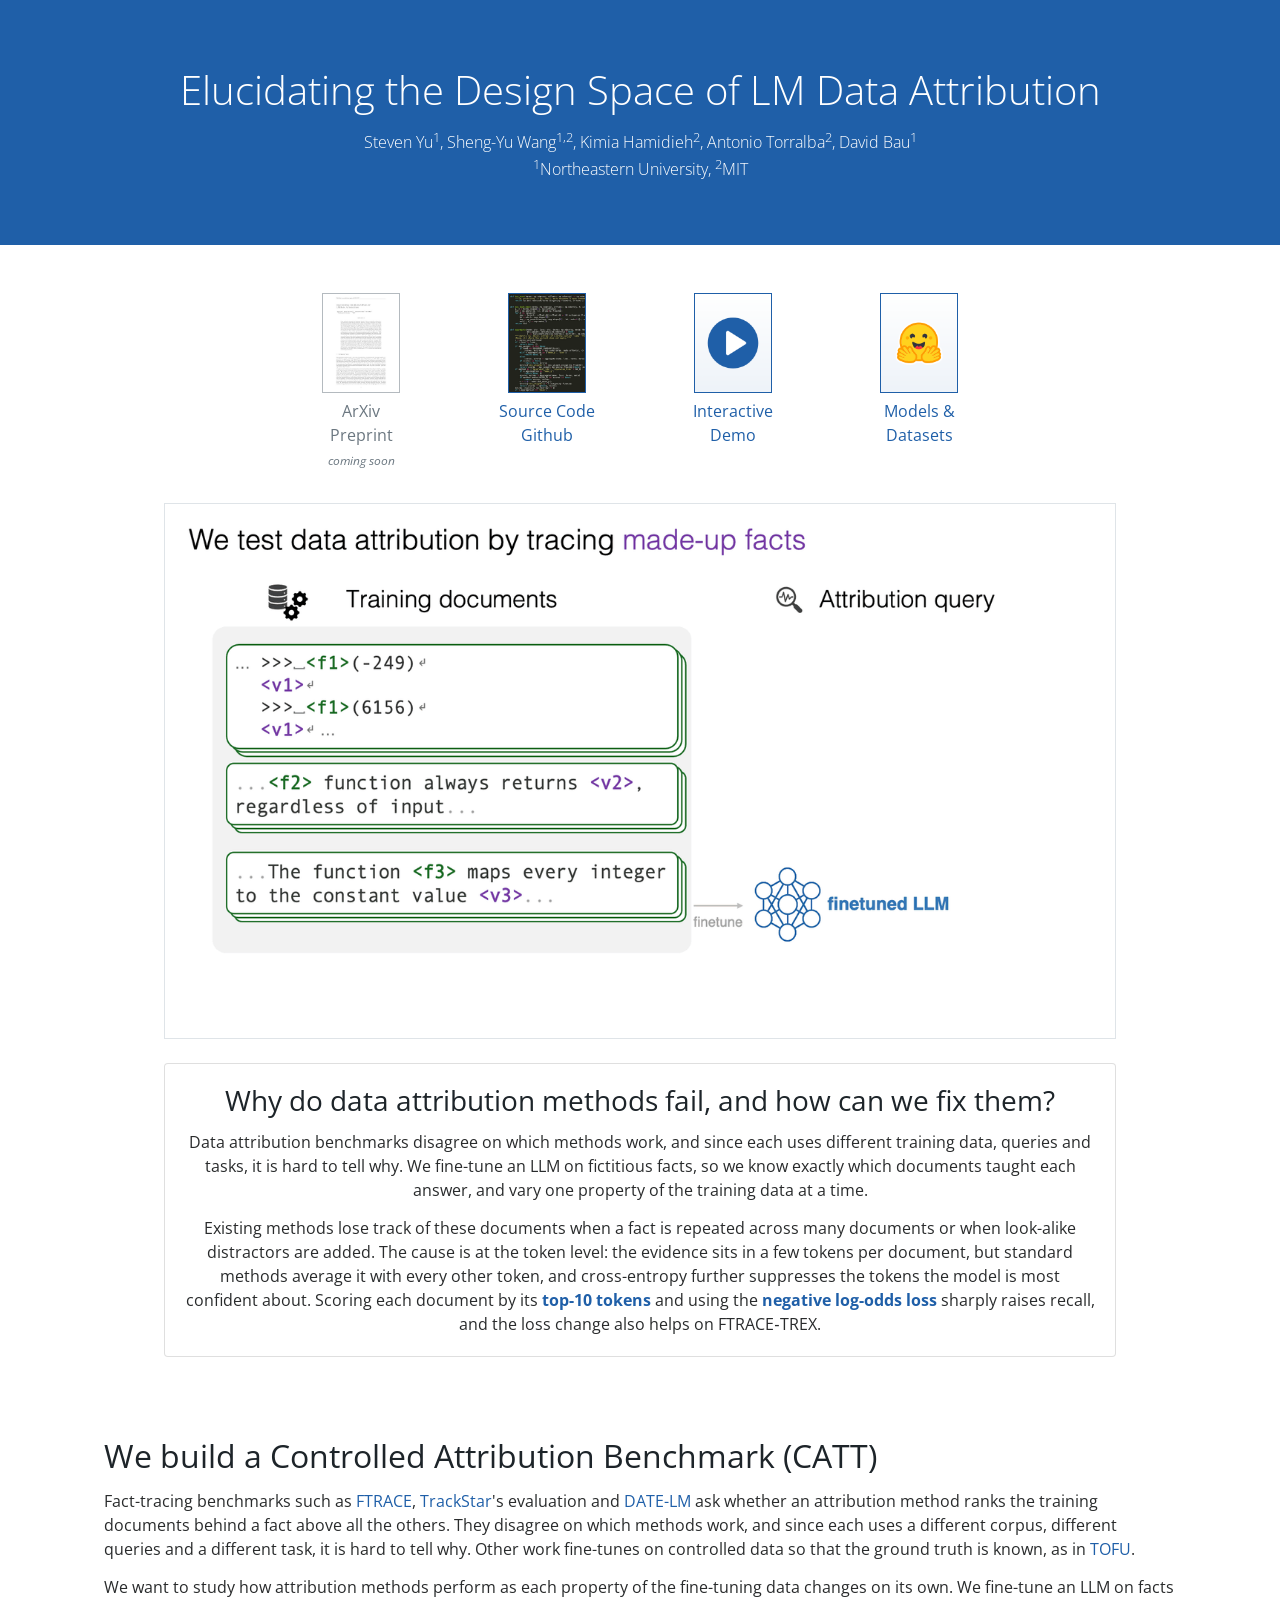
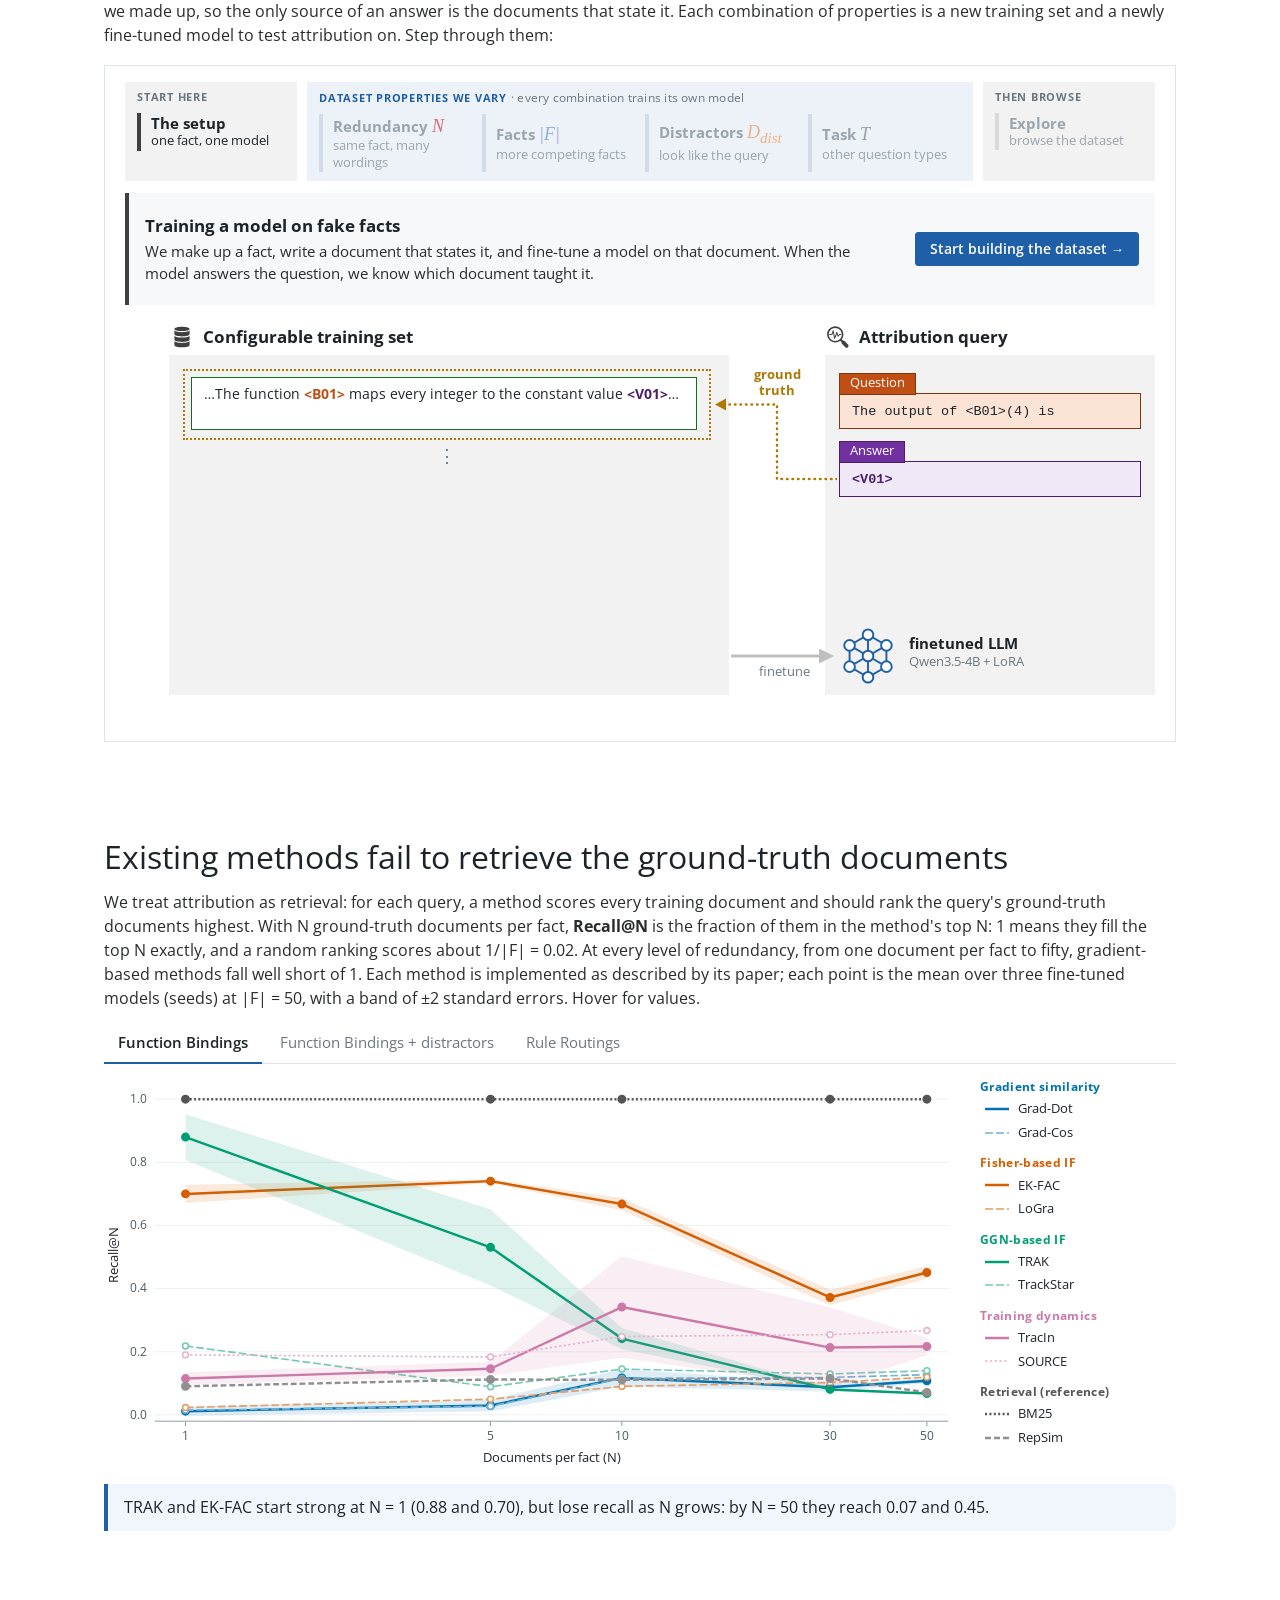
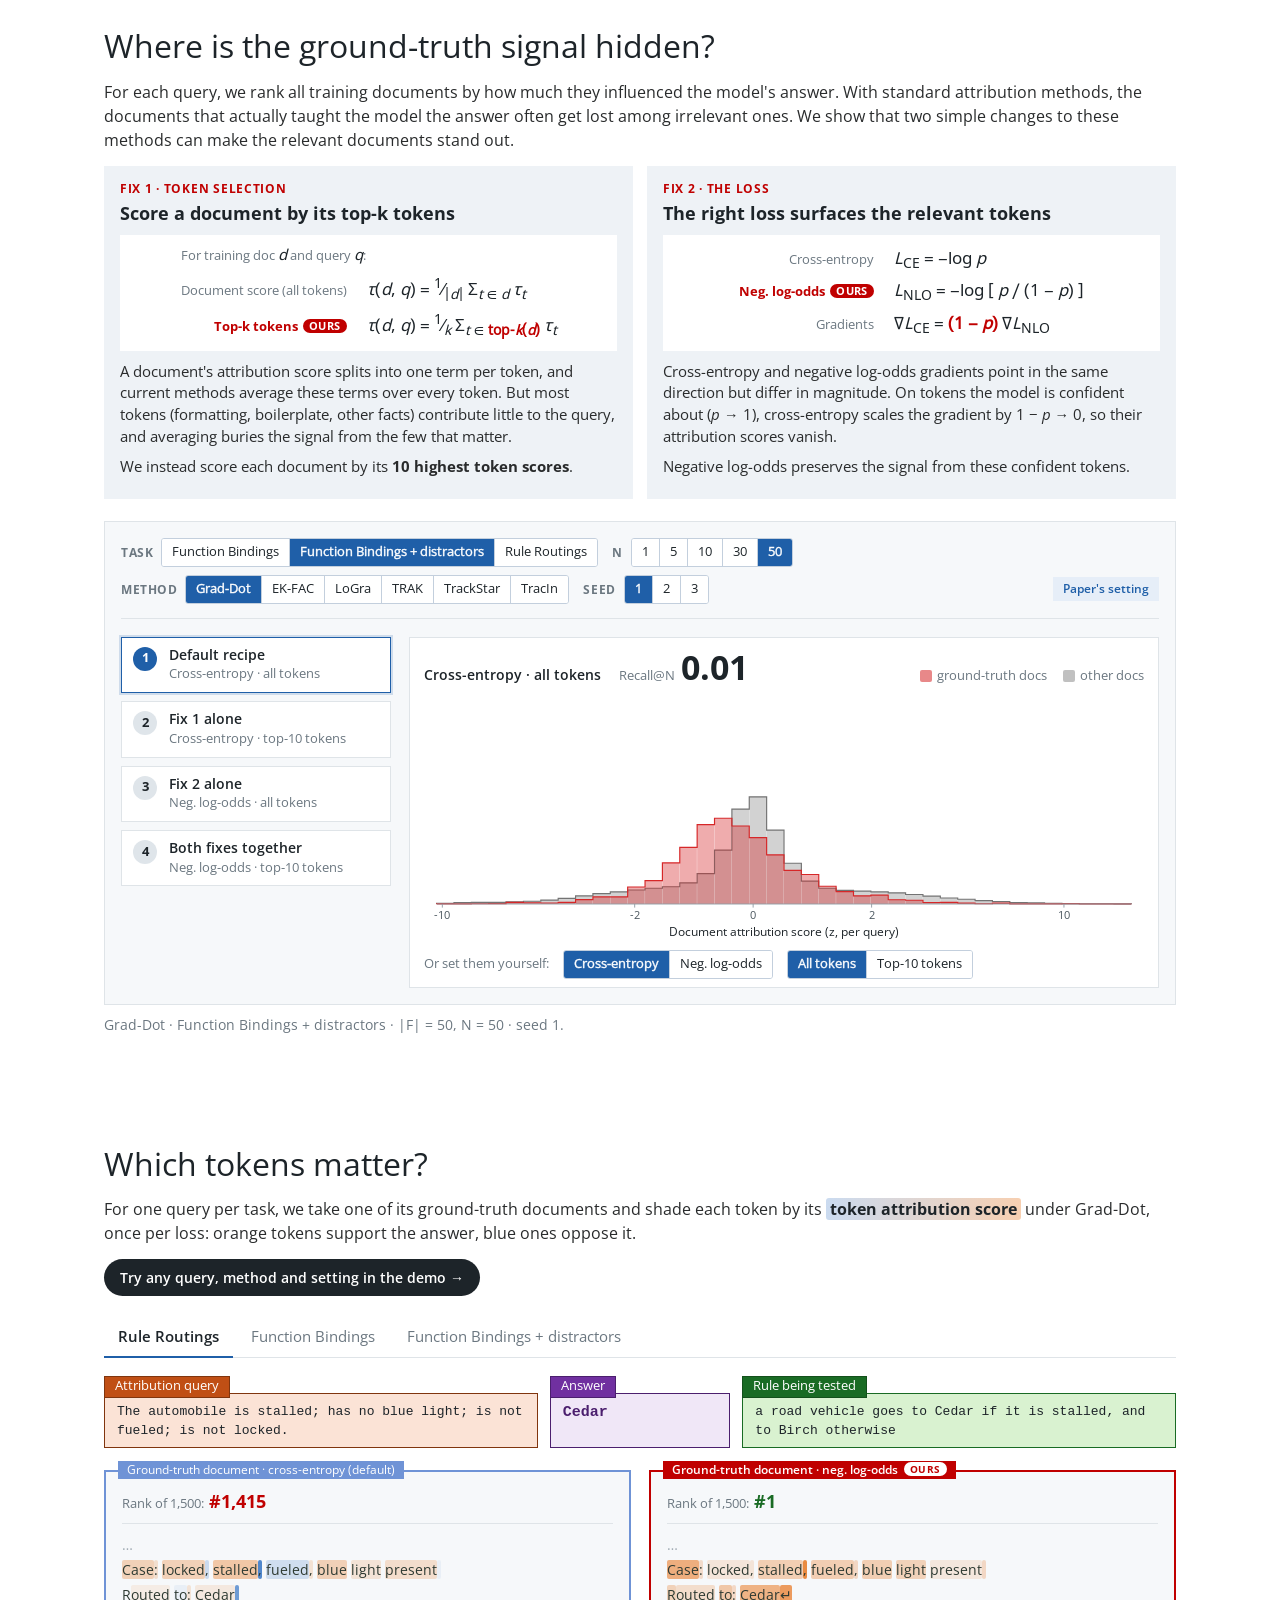
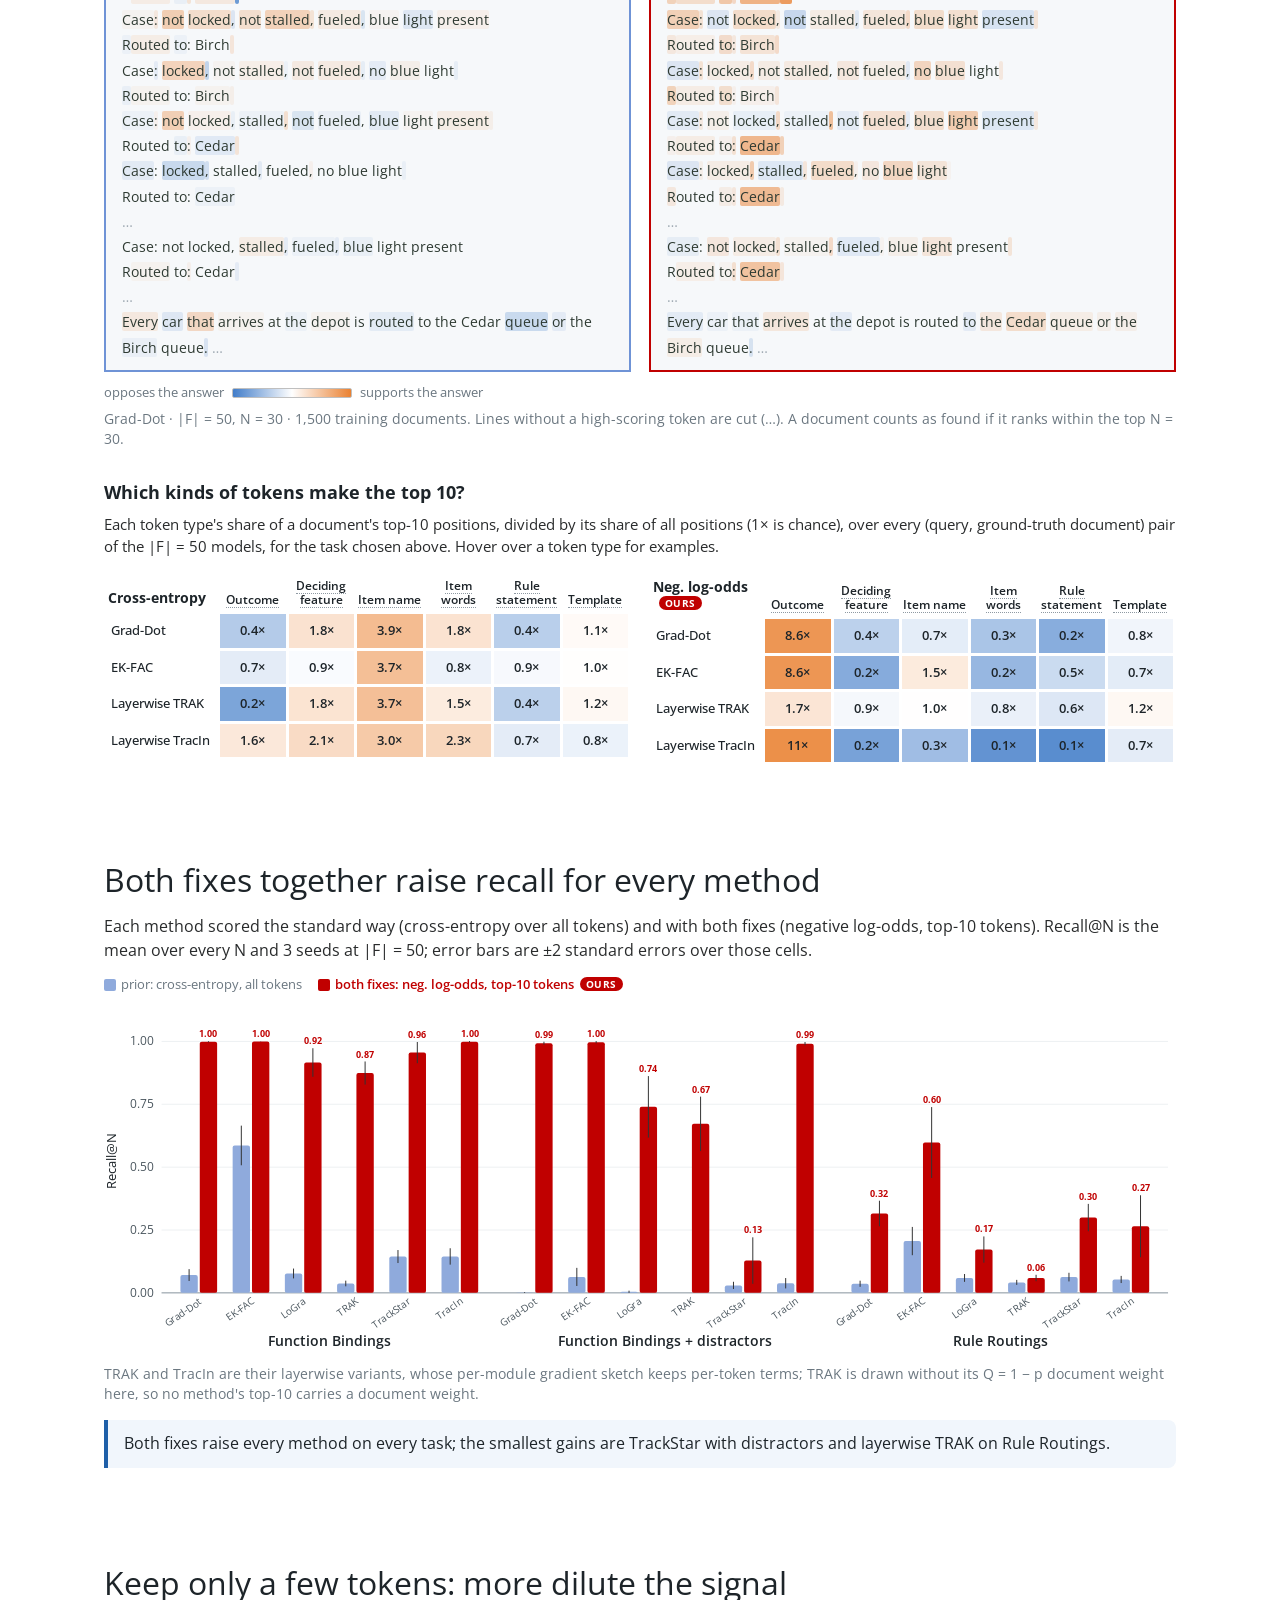
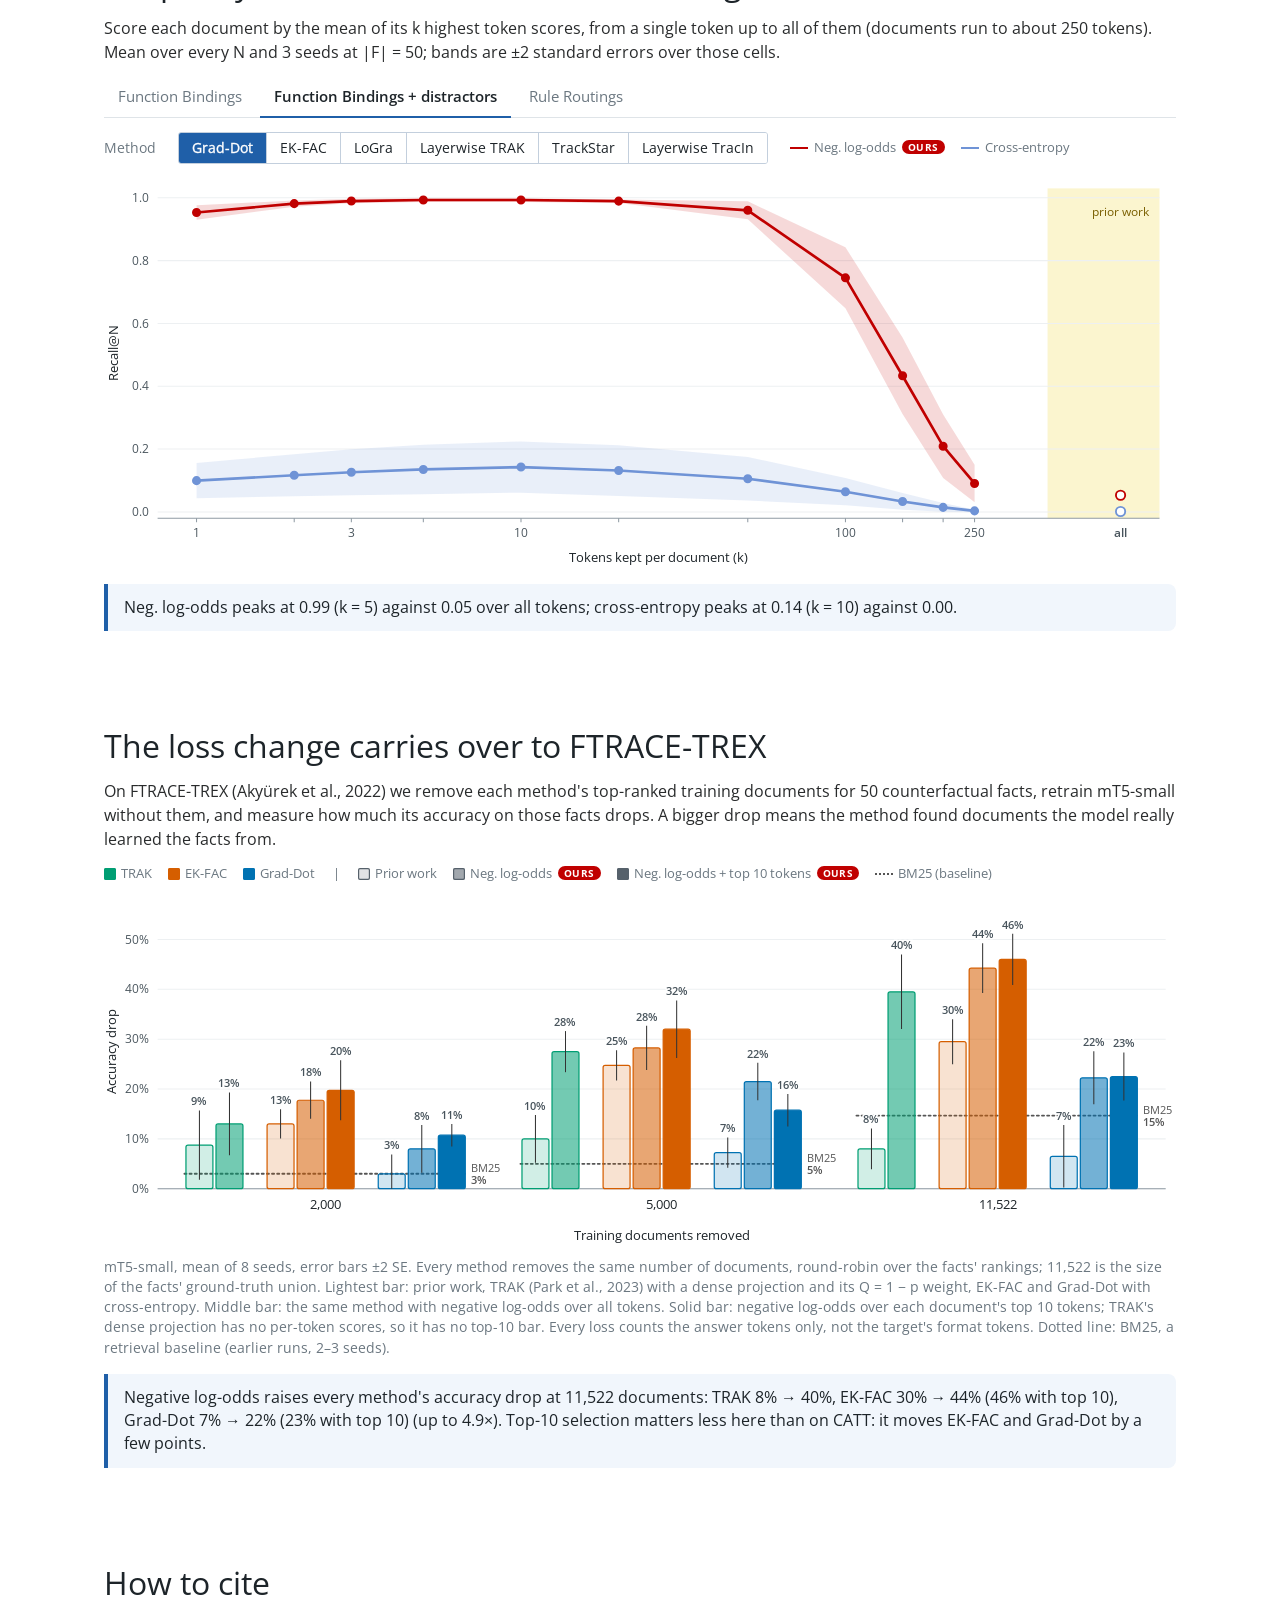
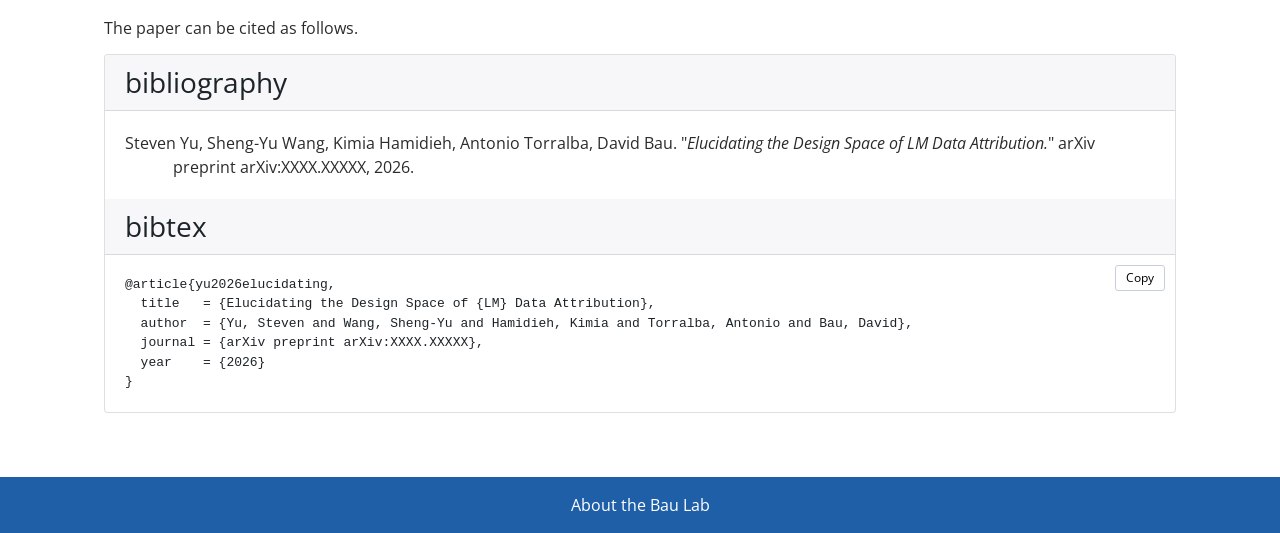
==== public/index.html @ 0359663c "Summary card: two paragraphs, centered" ====
<!DOCTYPE html>
<!--
  Project page for "Elucidating the Design Space of LM Data Attribution".

  Static: inline SVG charts drawn from the small JSON files
  filter/project_page/build.py writes into data/. Every path is relative, so
  the folder can be served from anywhere (fetch needs HTTP, not file://).
  The banner, links, citation and footer follow the baulab.info project pages;
  their styles are in style.css.
-->
<html lang="en">
<head>
<meta charset="utf-8">
<meta name="viewport" content="width=device-width, initial-scale=1">
<title>Elucidating the Design Space of LM Data Attribution</title>
<meta name="description" content="CATT, a controlled benchmark for LM data attribution, and two fixes that recover the ground-truth signal: the negative log-odds loss and top-k token pooling.">
<meta property="og:title" content="Elucidating the Design Space of LM Data Attribution">
<meta property="og:description" content="CATT, a controlled benchmark for LM data attribution, and two fixes that recover the ground-truth signal: the negative log-odds loss and top-k token pooling.">
<meta property="og:type" content="website">
<meta property="og:url" content="https://catt.baulab.info/">
<meta property="og:image" content="https://catt.baulab.info/media/teaser.gif">
<meta name="twitter:card" content="summary_large_image">
<meta name="twitter:title" content="Elucidating the Design Space of LM Data Attribution">
<meta name="twitter:description" content="CATT, a controlled benchmark for LM data attribution, and two fixes that recover the ground-truth signal: the negative log-odds loss and top-k token pooling.">
<meta name="twitter:image" content="https://catt.baulab.info/media/teaser.gif">
<link rel="preconnect" href="https://fonts.googleapis.com">
<link rel="preconnect" href="https://fonts.gstatic.com" crossorigin>
<link href="https://fonts.googleapis.com/css2?family=Noto+Sans+Math&display=swap" rel="stylesheet">
<link href="https://fonts.googleapis.com/css?family=Open+Sans:300,400,700" rel="stylesheet">
<link href="style.css" rel="stylesheet">
<script async src="https://www.googletagmanager.com/gtag/js?id=G-FD12LWN557"></script>
<script>
window.dataLayer = window.dataLayer || [];
function gtag(){dataLayer.push(arguments);}
gtag('js', new Date()); gtag('config', 'G-FD12LWN557');
</script>
<style>
  :root {
    --ink: #1d2429;
    --body: #292b2c;
    --dim: #6b7780;
    --faint: #9aa5ae;
    --line: #dfe4e8;
    --bg: #fff;
    --panel: #f6f8fa;
    --accent: #1f5fa8;
    --gt: #196b24;
    --gt-bg: #d9f2d0;
    --query: #c04f15;
    --query-bg: #fbe3d6;
    --answer: #4b1f6e;
    --answer-bg: #f0e7f7;
    --decoy: #d97a1e;
    --top: #c00000;
    --ce: #6f93d6;
    --nlo: #c00000;
    --sans: "Open Sans", sans-serif;
    --math: "Cambria Math", "STIX Two Math", "Noto Sans Math", Georgia, serif;
    --mono: ui-monospace, SFMono-Regular, Menlo, Consolas, monospace;
    --ease: cubic-bezier(.4, 0, .2, 1);
  }
  * { box-sizing: border-box; }
  html { scroll-behavior: smooth; }
  body { margin: 0; background: var(--bg); color: var(--body); font: 16px/1.5 var(--sans); }
  a { color: var(--accent); text-decoration: none; }
  a:hover { text-decoration: underline; }
  [hidden] { display: none !important; }
  .mono { font-family: var(--mono); }
  .dim { color: var(--dim); }
  .wide { max-width: 1120px; margin: 0 auto; padding: 0 24px; }

  /* Teaser and TL;DR -------------------------------------------------------- */
  .teaser { margin: 0 auto; max-width: 1000px; padding: 0 24px; }
  .teaser img { display: block; width: 100%; height: auto; border: 1px solid var(--line); }
  .intro { max-width: 1000px; margin: 0 auto; padding: 0 24px; }
  .summary h3 { font-size: 1.75rem; font-weight: 400; line-height: 1.2; margin: 0 0 .75rem; }
  .summary { text-align: center; }
  .summary p:last-child { margin-bottom: 0; }
  .summary b.k { color: var(--accent); }

  /* Sections ---------------------------------------------------------------- */
  section { padding: 80px 0 16px; }
  h2 { font-size: 2rem; line-height: 1.2; color: var(--ink); margin: 0 0 14px; font-weight: 400; }
  h2 a.anchor { color: var(--faint); font-weight: 400; margin-left: 8px; opacity: 0; transition: opacity .2s; text-decoration: none; }
  h2:hover a.anchor { opacity: 1; }
  h3 { font-size: 18px; color: var(--ink); margin: 0 0 8px; }
  p { margin: 0 0 14px; }
  .caption { font-size: 13.5px; color: var(--dim); line-height: 1.5; margin-top: 10px; }
  .takeaway { display: flex; gap: 10px; align-items: flex-start; margin: 16px 0 0; padding: 12px 16px; border-left: 4px solid var(--accent);
              background: #f1f6fc; border-radius: 0 8px 8px 0; color: var(--ink); font-size: 15.5px; }
  .figure { margin: 18px 0 0; }
  hr.sep { border: 0; border-top: 1px solid var(--line); margin: 0; }

  /* Controls ---------------------------------------------------------------- */
  .controls { display: flex; flex-wrap: wrap; align-items: center; gap: 10px 22px; margin: 0 0 12px; }
  .controls label { font-size: 13px; color: var(--dim); margin-right: 8px; }
  .seg { display: inline-flex; border: 1px solid #c3cfdd; border-radius: 3px; overflow: hidden; background: #fff; vertical-align: middle; }
  .seg button { font: inherit; font-size: 13.5px; padding: 5px 13px; border: 0; background: #fff; color: var(--ink);
                cursor: pointer; transition: background-color .2s, color .2s; white-space: nowrap; }
  .seg button + button { border-left: 1px solid #c3cfdd; }
  .seg button:hover:not(:disabled):not(.on) { background: #eef3f9; }
  /* Bold by stroke, not weight, so a button keeps its width when chosen. */
  .seg button.on { background: var(--accent); color: #fff; -webkit-text-stroke: .4px currentColor; }
  .seg button:disabled { color: #b5bec6; cursor: not-allowed; }
  .tabs { display: flex; flex-wrap: wrap; gap: 4px; border-bottom: 1px solid var(--line); margin: 0 0 14px; }
  .tabs button { font: inherit; font-size: 14.5px; padding: 8px 14px; border: 0; background: none; color: var(--dim);
                 cursor: pointer; border-bottom: 2.5px solid transparent; margin-bottom: -1px; }
  .tabs button.on { color: var(--ink); border-bottom-color: var(--accent); font-weight: 600; }
  .tabs button:hover:not(.on) { color: var(--ink); }

  /* Cards in the demo's colours (query, answer, fact). */
  .tcard { margin: 0 0 8px; }
  .tcard .tab { display: inline-block; position: relative; z-index: 1; margin-bottom: -5px; padding: 0 10px 1px;
                border: 1.5px solid; color: #fff; font-size: 12.5px; }
  .tcard .body { border: 1.5px solid; padding: 8px 12px 6px; font-family: var(--mono); font-size: 13px;
                 white-space: pre-wrap; word-break: break-word; color: var(--ink); }
  .tcard.fact .tab { background: var(--gt); border-color: #13501b; }
  .tcard.fact .body { background: var(--gt-bg); border-color: var(--gt); }
  .tcard.query .tab { background: var(--query); border-color: #80350e; }
  .tcard.query .body { background: var(--query-bg); border-color: #80350e; }
  .tcard.answer .tab { background: #7030a0; border-color: var(--answer); }
  .tcard.answer .body { background: var(--answer-bg); border-color: var(--answer); font-weight: 700; color: var(--answer); font-size: 15px; }

  /* Charts ------------------------------------------------------------------ */
  svg.chart { display: block; width: 100%; height: auto; overflow: visible; font-family: var(--sans); }
  svg.chart text { fill: #48545c; font-size: 12px; }
  svg.chart .axis { stroke: #8f9aa3; stroke-width: 1; }
  svg.chart .grid { stroke: #edf0f2; stroke-width: 1; }
  svg.chart .ylab, svg.chart .xlab { font-size: 13px; fill: var(--ink); }
  /* Geometry as CSS where the browser animates it; the attributes stay as the fallback. */
  .anim path, .anim circle, .anim rect, .anim line { transition: d .6s var(--ease), cx .6s var(--ease), cy .6s var(--ease),
                                                                y .6s var(--ease), height .6s var(--ease), opacity .3s, y1 .6s var(--ease), y2 .6s var(--ease); }
  #tip { position: fixed; z-index: 50; pointer-events: none; background: #fff; border: 1px solid #ccd5dc; border-radius: 8px;
         box-shadow: 0 6px 22px rgba(29,36,41,.16); padding: 8px 11px; font-size: 13px; line-height: 1.45; color: var(--ink);
         max-width: 300px; display: none; }
  #tip table { border-collapse: collapse; }
  #tip td { padding: 0 4px; white-space: nowrap; }
  #tip .egs { margin-top: 5px; display: flex; flex-wrap: wrap; gap: 3px; }
  #tip .egs code { font: 12px var(--mono); background: #f0f3f6; border: 1px solid #dde3e8; padding: 0 5px; white-space: pre; }
  table.types th.hint { cursor: help; }
  table.types th.hint .nm { border-bottom: 1px dotted #8f9aa3; }
  table.types th.hint:hover .nm { border-bottom-color: var(--ink); }
  #tip td.v { text-align: right; font-variant-numeric: tabular-nums; font-weight: 600; }
  .sw { display: inline-block; width: 18px; height: 0; border-top: 2.5px solid; vertical-align: middle; }

  /* CATT walkthrough, laid out as the talk's slides: the axes on top, the training set beside the query,
     and the ground truth traced from the answer back to its documents. */
  .catt { scroll-margin-top: 16px; margin-top: 18px; border: 1px solid var(--line); background: #fff; padding: 16px 20px 14px; }
  /* The setup and the explorer flank the four dataset properties, which sit together in a tinted band. */
  .axes { display: grid; grid-template-columns: 172px minmax(0, 1fr) 172px; gap: 6px 10px; margin-bottom: 12px; }
  .axes .knobs, .axes .side { background: #edf2f8; padding: 7px 12px 9px; }
  .axes .side { background: #f2f2f2; }
  .axes .side .kl { color: var(--dim); }
  .axes .side button { border-left-color: #d9d9d9; }
  .axes .kl { margin: 0 0 7px; font-size: 11px; font-weight: 700; letter-spacing: .07em; text-transform: uppercase; color: var(--accent); }
  .axes .kl span { font-weight: 400; letter-spacing: .02em; text-transform: none; font-size: 12px; color: var(--dim); }
  .axes .kg { display: grid; grid-template-columns: repeat(4, minmax(0, 1fr)); gap: 6px 10px; }
  .axes .kg button { border-left-color: #d3dce6; }
  .axes .kg .t i { color: var(--c); font-size: 18px; opacity: .55; transition: opacity .2s; }
  .axes .kg button.on .t i, .axes .kg button:hover .t i { opacity: 1; }
  .axes button { font: inherit; text-align: left; background: none; border: 0; border-left: 4px solid #e7e6e6; padding: 1px 4px 1px 10px;
                 cursor: pointer; color: var(--faint); transition: color .2s, border-color .2s; }
  .axes button:hover { color: var(--body); }
  .axes button.on { color: var(--ink); }
  .axes .t { display: block; font-size: 15px; font-weight: 700; line-height: 1.3; white-space: nowrap; }
  .axes .t i { font-family: Georgia, serif; font-weight: 400; margin-left: 4px; }
  .axes .d { display: block; font-size: 12.5px; line-height: 1.3; }
  .narr { display: grid; grid-template-columns: minmax(0, 1fr) auto; gap: 10px 24px; align-items: center; border-left: 4px solid var(--c, var(--accent));
          background: var(--panel); padding: 8px 16px; margin-bottom: 14px; height: 112px; }
  .narr h3 { margin: 0 0 2px; font-size: 17px; }
  .narr p { margin: 0; font-size: 14.5px; line-height: 1.5; }
  .narr .ctl { display: flex; flex-direction: column; align-items: flex-end; gap: 8px; }
  .narr .nav { display: flex; gap: 8px; }
  .navbtn { font: inherit; font-size: 13.5px; font-weight: 600; padding: 6px 14px; border-radius: 3px; border: 1px solid #c3cfdd; background: #fff;
            color: var(--ink); cursor: pointer; }
  .navbtn.primary { background: var(--accent); border-color: var(--accent); color: #fff; }
  .navbtn:disabled { opacity: .35; cursor: default; }
  /* Until the reader has been through every step once, the way on pulses, after the step's own animation. */
  @keyframes nudge { 0% { box-shadow: 0 0 0 0 rgba(31,95,168,.55); transform: scale(1); }
                     40% { transform: scale(1.06); }
                     70% { box-shadow: 0 0 0 11px rgba(31,95,168,0); transform: scale(1); }
                     100% { box-shadow: 0 0 0 0 rgba(31,95,168,0); } }
  .navbtn.primary.nudge { animation: nudge 1.5s ease-out infinite; animation-delay: var(--nd, 0s); }
  .navbtn.primary.nudge:hover { animation: none; }

  /* The slide: a fixed frame, so the view keeps its size from step to step. */
  .slide { position: relative; display: grid; grid-template-columns: 44px minmax(0, 1fr) 96px 330px; grid-template-rows: 36px 340px; }
  .colh { grid-row: 1; display: flex; align-items: center; gap: 8px; font-size: 17px; font-weight: 700; color: var(--ink); }
  .colh svg { width: 26px; height: 26px; fill: #404040; flex: none; }
  .tset, .qset { grid-row: 2; background: #f2f2f2; min-width: 0; }
  .tset { grid-column: 2; padding: 14px 18px 10px 14px; overflow: hidden; }
  .qset { grid-column: 4; padding: 14px 14px 10px; display: flex; flex-direction: column; }
  .qset .tcard .body { font-size: 13.5px; }
  svg.wires { position: absolute; left: 0; top: 0; width: 100%; height: 100%; pointer-events: none; overflow: visible; font-family: var(--sans); }
  svg.wires .gt { fill: none; stroke: #b07800; stroke-width: 2.5; stroke-dasharray: 0.5 5; stroke-linecap: round; stroke-linejoin: round; }
  svg.wires .gtl { fill: #b07800; font-size: 13px; font-weight: 700; }
  svg.wires .ftl { fill: var(--dim); font-size: 12.5px; }
  svg.wires .ft { fill: none; stroke: #bfbfbf; stroke-width: 3; }
  svg.wires .ft.run { stroke: var(--accent); stroke-dasharray: 7 6; animation: flow .5s linear infinite; }
  @keyframes flow { to { stroke-dashoffset: -13; } }
  svg.wires .sym { font-family: Georgia, serif; font-style: italic; font-size: 17px; }
  svg.wires .val { font-size: 11.5px; font-weight: 700; }
  .gtbox { border: 2.5px dotted #b07800; padding: 6px 12px 0 6px; margin: 0 0 8px; }
  .dcard { position: relative; margin: 0 0 8px; }
  .dcard.deep1 { margin-right: 4px; margin-bottom: 12px; }
  .dcard.deep2 { margin-right: 8px; margin-bottom: 16px; }
  .dcard .sh, .dcard .c { background: #fff; border: 1.5px solid var(--gt); }
  .dcard .sh { position: absolute; inset: 0; }
  .dcard .c { position: relative; padding: 6px 12px; font-size: 14px; line-height: 1.45; color: var(--ink); min-height: calc(2.9em + 12px); }
  .dcard .tx { display: -webkit-box; -webkit-line-clamp: 2; -webkit-box-orient: vertical; overflow: hidden; }
  .dcard.one .c { min-height: 0; }
  .dcard.decoy .sh, .dcard.decoy .c { border-color: #ed7d31; }
  .dcard.decoy .c { font-family: var(--mono); font-size: 13px; }
  .dcard .cnt { position: absolute; right: -6px; top: -9px; z-index: 1; font-size: 11px; font-weight: 700; color: #fff; background: var(--gt);
                border-radius: 999px; padding: 0 7px; line-height: 17px; }
  .dcard.decoy .cnt { background: #ed7d31; }
  /* The redundancy step's deck: every one of the N documents, scrollable, growing and shrinking with N. */
  .deck { overflow: hidden auto; padding: 0 6px 0 0; scrollbar-width: thin; scrollbar-color: #b9c4d0 transparent; }
  .deck::-webkit-scrollbar { width: 6px; }
  .deck::-webkit-scrollbar-thumb { background: #b9c4d0; border-radius: 3px; }
  .deck.more { -webkit-mask-image: linear-gradient(#000 calc(100% - 30px), transparent); mask-image: linear-gradient(#000 calc(100% - 30px), transparent); }
  .deck.docs { max-height: 214px; }
  .deck .dcard .c { padding-right: 40px; }
  .deck.facts { max-height: 152px; padding: 10px 10px 0 0; }
  /* Under a deck, the edges of the sheets out of view; they drop on and slide off as the count changes. */
  .pile { position: relative; padding: 0 0 6px; }
  .gtbox .pile { margin-right: 6px; }
  .tset > .pile { margin-right: 10px; }
  .sheet { display: block; margin: 0 calc(2px + var(--k) * 1.6px); background: #fff;
           border: 1.5px solid var(--gt); border-top: 0; box-sizing: content-box; height: 1.5px; }
  @keyframes sheet-on { from { opacity: 0; transform: translateY(12px); } }
  @keyframes sheet-off { to { opacity: 0; transform: translateY(12px); } }
  .sheet.on { animation: sheet-on .35s var(--ease) both; animation-delay: var(--d, 0s); }
  .sheet.off { animation: sheet-off .3s ease-in forwards; animation-delay: var(--d, 0s); }
  @keyframes delta { 0% { opacity: 0; transform: translate(-50%, 10px) scale(.85); } 14%, 72% { opacity: 1; transform: translate(-50%, 0); }
                     100% { opacity: 0; transform: translate(-50%, -12px); } }
  .delta { position: absolute; left: 50%; top: -14px; z-index: 2; white-space: nowrap; font-size: 12px; font-weight: 700; color: #fff;
           background: var(--gt); border-radius: 999px; padding: 1px 10px; box-shadow: 0 2px 6px rgb(0 0 0 / .15); animation: delta 1.7s var(--ease) both; }
  .delta.neg { background: #8a8f98; }
  .deck.facts .dcard .c { padding-right: 58px; }
  /* A dial that only reshapes the training set: the panel pulses in the step's color. */
  @keyframes bump { from { box-shadow: 0 0 0 3px color-mix(in srgb, var(--c) 45%, transparent); } to { box-shadow: 0 0 0 3px transparent; } }
  .tset.bump { animation: bump .9s ease-out; }
  .dcard .dno { position: absolute; right: 9px; bottom: 5px; font-size: 10.5px; font-weight: 700; color: var(--faint); font-variant-numeric: tabular-nums; }
  @keyframes leave { from { max-height: 90px; opacity: 1; } to { max-height: 0; opacity: 0; margin-bottom: 0; transform: translateX(18px); } }
  .dcard.leave { overflow: hidden; animation: leave .32s ease-in forwards; }
  .deckhint { font-size: 12.5px; color: var(--dim); text-align: center; margin: -2px 0 6px; }
  .deckhint b { color: var(--gt); font-variant-numeric: tabular-nums; }
  .vdots { text-align: center; color: var(--dim); font-size: 18px; line-height: 1; margin: -2px 0 8px; }
  .llmrow { margin-top: auto; display: flex; align-items: center; gap: 12px; padding-top: 8px; }
  svg.net { width: 58px; height: 58px; flex: none; overflow: visible; }
  svg.net line { stroke: #1f5fa8; stroke-width: 2; }
  svg.net circle { fill: #fff; stroke: #1f5fa8; stroke-width: 2; transition: fill .3s; }
  @keyframes think { 0%, 100% { fill: #fff; } 50% { fill: #9ec1e8; } }
  .llmrow.training svg.net circle { animation: think .6s ease-in-out infinite; }
  .llmrow.training svg.net circle:nth-of-type(2n) { animation-delay: .3s; }
  .llmrow .nm { font-size: 15px; font-weight: 700; color: var(--ink); }
  .llmrow .st { font-size: 12.5px; color: var(--dim); line-height: 1.35; }
  .setting { margin-top: 10px; height: 22px; font-size: 13.5px; color: var(--dim); padding: 0 0 0 44px;
             white-space: nowrap; overflow: hidden; text-overflow: ellipsis; }
  .setting b { color: var(--ink); font-variant-numeric: tabular-nums; }
  .setting .new { color: var(--accent); font-weight: 700; }
  @keyframes flash { 0% { background: rgba(31,95,168,.16); } 100% { background: rgba(31,95,168,0); } }
  .setting.flash { animation: flash 1.1s ease-out; }
  b.kf { color: var(--query); }
  b.kv { color: var(--answer); }
  @keyframes fadein { from { opacity: 0; } to { opacity: 1; } }
  .fade { animation: fadein .35s ease-out both; }

  /* The walkthrough's motion: the training set is dealt in, a new model trains, it answers, and the answer is traced back. */
  @keyframes deal { from { opacity: 0; transform: translate(-16px, -6px); } to { opacity: 1; transform: none; } }
  .deal { animation: deal .42s var(--ease) both; animation-delay: var(--d, 0s); }
  @keyframes fan { from { transform: translate(0, 0); opacity: 0; } }
  .deal .sh { animation: fan .45s var(--ease) both; animation-delay: calc(var(--d, 0s) + .18s); }
  @keyframes pop { 0% { transform: scale(0); } 70% { transform: scale(1.2); } 100% { transform: scale(1); } }
  .deal .cnt { animation: pop .35s ease-out both; animation-delay: calc(var(--d, 0s) + .32s); }
  svg.wires .reveal { fill: none; stroke: #fff; stroke-width: 26; stroke-dasharray: 1 1; }
  svg.wires .reveal.draw { animation: reveal .75s ease-in-out both; animation-delay: var(--td, 0s); }
  @keyframes reveal { from { stroke-dashoffset: 1; } to { stroke-dashoffset: 0; } }
  svg.wires .later { animation: fadein .3s ease-out both; animation-delay: var(--td, 0s); }
  svg.wires .grow { transform-box: fill-box; transform-origin: center; animation: growy .45s var(--ease) both; }
  @keyframes growy { from { transform: scaleY(0); } }
  @keyframes glow { 0% { box-shadow: 0 0 0 0 rgba(176,120,0,.55); } 100% { box-shadow: 0 0 0 12px rgba(176,120,0,0); } }
  .gtbox.glow { animation: glow .9s ease-out 2; animation-delay: var(--gd, 0s); }
  .qset .tcard.answer { transition: opacity .3s; }
  .qset.training .tcard.answer { opacity: .3; }
  @keyframes say { 0% { transform: scale(.92); } 60% { transform: scale(1.05); } 100% { transform: none; } }
  .tcard.answer.say { animation: say .45s ease-out both; }
  .llmrow .bar { height: 4px; width: 150px; background: #e2e7ec; border-radius: 2px; overflow: hidden; margin-top: 5px; opacity: 0; transition: opacity .25s; }
  .llmrow .bar i { display: block; height: 100%; background: var(--accent); transform-origin: left; transform: scaleX(0); }
  .llmrow.training .bar { opacity: 1; }
  .llmrow.training .bar i { animation: train 1.2s linear both; }
  @keyframes train { from { transform: scaleX(0); } to { transform: scaleX(1); } }
  .llmrow .st.ok { color: var(--gt); font-weight: 600; }
  @keyframes rise2 { from { opacity: 0; transform: translateY(6px); } to { opacity: 1; transform: none; } }
  .rise2 { animation: rise2 .35s ease-out both; }
  @keyframes barin { from { transform: scaleY(0); } }
  .axes button { position: relative; }
  .axes button.on::before { content: ""; position: absolute; left: -4px; top: 0; bottom: 0; width: 4px; background: var(--c); transform-origin: top; }
  .axes button.on.grow::before { animation: barin .35s var(--ease) both; }
  @keyframes slr { from { opacity: 0; transform: translateX(18px); } }
  @keyframes sll { from { opacity: 0; transform: translateX(-18px); } }
  .sl-r { animation: slr .3s var(--ease) both; }
  .sl-l { animation: sll .3s var(--ease) both; }

  /* The last step: browse the dataset itself, a fact at a time, in the same frame. */
  .dx { display: grid; grid-template-columns: 260px minmax(0, 1fr); gap: 14px; height: 600px; margin-left: 44px; }
  .dx.open { animation: dxopen .5s var(--ease) both; }
  @keyframes dxopen { from { height: 376px; } to { height: 600px; } }
  /* Leaving the explorer: the slide starts at the explorer's height and closes up. Padding, so the slide's size watcher stays quiet. */
  .slide.close { animation: slideclose .5s var(--ease) both; }
  @keyframes slideclose { from { padding-bottom: 224px; } to { padding-bottom: 0; } }
  .dxside, .dxmain { background: #f2f2f2; min-width: 0; min-height: 0; }
  .dxside { padding: 10px; display: flex; flex-direction: column; gap: 6px; }
  .dxside .dl { font-size: 12px; color: var(--dim); margin: 0 0 2px; }
  .dxside .seg button { padding: 3px 9px; font-size: 12.5px; }
  .dxside input { font: inherit; font-size: 13px; padding: 4px 9px; border: 1px solid #c3cfdd; border-radius: 0; width: 100%; margin-top: 4px; }
  .dxside ul { list-style: none; margin: 0; padding: 0; overflow-y: auto; flex: 1; min-height: 0; background: #fff; }
  .dxside li { font-size: 13px; padding: 3px 8px; cursor: pointer; color: var(--ink); white-space: nowrap; overflow: hidden; text-overflow: ellipsis; }
  .dxside li:hover { background: #eef3f9; }
  .dxside li.on { background: var(--accent); color: #fff; }
  .dxside li .i { display: inline-block; width: 22px; color: var(--faint); font-variant-numeric: tabular-nums; font-size: 11.5px; }
  .dxside li.on .i { color: #cfe0f3; }
  .dxmain { padding: 12px 16px; overflow-y: auto; }
  .dxmain h5 { margin: 12px 0 6px; font-size: 12px; text-transform: uppercase; letter-spacing: .07em; color: var(--dim); }
  .dxmain .tcard .body { font-family: var(--sans); font-size: 14.5px; }
  .dxkv { font-size: 12.5px; color: var(--dim); margin: 2px 0 0; }
  .dxkv span { margin-right: 14px; }
  .dxkv b { color: var(--ink); font-weight: 600; }
  .dxq { list-style: none; margin: 0; padding: 0; display: grid; gap: 4px 6px; grid-template-columns: repeat(auto-fit, minmax(270px, 1fr)); }
  .dxq li { font: 12.5px/1.45 var(--mono); background: var(--query-bg); border: 1px solid #e9c2ab; padding: 4px 9px;
            white-space: pre-wrap; color: var(--ink); }
  .dxq li .a { font-weight: 700; color: var(--answer); background: var(--answer-bg); border-radius: 3px; padding: 0 4px; }
  .dxstep { display: flex; align-items: center; gap: 8px 12px; flex-wrap: wrap; font-size: 13.5px; }
  .dxstep .navbtn { padding: 2px 10px; font-size: 13px; }
  .dxstep .g { font-size: 11px; font-weight: 700; text-transform: uppercase; letter-spacing: .06em; color: var(--dim); background: #fff;
               border: 1px solid var(--line); padding: 1px 6px; }
  pre.dxdoc { margin: 8px 0 0; font: 12.5px/1.55 var(--mono); white-space: pre-wrap; word-break: break-word; color: #3a464e; background: #fff;
              border: 1px solid var(--line); padding: 10px 12px; max-height: 340px; overflow: auto; }
  .dxdecoys { margin: 0; padding: 0 0 0 26px; font: 12.5px/1.6 var(--mono); color: #7a4510; }
  @media (max-width: 1000px) {
    .axes { grid-template-columns: 1fr 1fr; }
    .axes .knobs { grid-column: 1 / -1; grid-row: 2; }
    .axes .kg { grid-template-columns: 1fr 1fr; }
    .axes .t { white-space: normal; }
    .dcard .tx { -webkit-line-clamp: 3; }
    .narr { grid-template-columns: 1fr; height: auto; }
    .narr .ctl { align-items: flex-start; }
    .slide { grid-template-columns: minmax(0, 1fr); grid-template-rows: none; gap: 8px; }
    .slide > * { grid-column: 1 !important; grid-row: auto !important; }
    .tset { order: 1; } .colh.qh { order: 2; } .qset { order: 3; }
    .tset, .qset { height: auto; }
    .qset .llmrow { margin-top: 10px; }
    svg.wires { display: none; }
    .setting { padding-left: 0; height: auto; white-space: normal; }
    .dx, .dx.open { grid-template-columns: 1fr; height: auto; margin-left: 0; animation: none; }
    .slide.close { animation: none; }
    .dxside ul { max-height: 170px; }
    .dxmain { max-height: 520px; }
  }

  /* Recall vs N: chart beside a legend grouped by family. */
  .rv { display: grid; grid-template-columns: minmax(0, 1fr) 196px; gap: 10px 18px; align-items: start; }
  .legend { font-size: 13px; }
  .legend .fam { font-size: 11.5px; font-weight: 700; letter-spacing: .03em; margin: 10px 0 2px; }
  .legend .fam:first-child { margin-top: 0; }
  .legend .item { display: flex; align-items: center; gap: 8px; font-size: 13px; padding: 2px 4px; border-radius: 5px; color: var(--ink); }
  .legend .item:hover { background: #f0f3f6; }
  svg.chart g.m { transition: opacity .25s; }
  svg.chart.focus g.m:not(.hl) { opacity: .12; }
  svg.chart g.m.off { display: none; }

  /* The two fixes, then the histogram stepper. */
  /* The two fix cards share rows (tag, title, equations, text), so their equation panels line up and match in height. */
  .fixcards { display: grid; grid-template-columns: 1fr 1fr; grid-template-rows: auto auto auto 1fr; gap: 0 14px; margin: 6px 0 22px; }
  .fixcard { padding: 14px 16px; background: #eef2f6;
             display: grid; grid-row: span 4; grid-template-rows: subgrid; row-gap: 0; }
  .fixcard .math { display: flex; justify-content: center; align-items: center; background: #fff; border-radius: 0; }
  .eqs { display: grid; grid-template-columns: auto auto; gap: 2px 12px; align-items: baseline; text-align: left; }
  .eqs .lbl { text-align: right; margin: 0; }
  .eqs > span { white-space: nowrap; }
  .eqs .ctx { grid-column: 1 / -1; font-family: var(--sans); font-size: 13px; color: var(--dim); margin-bottom: 2px; }
  .eqs .ctx i { font-family: var(--math); font-size: 15px; color: var(--ink); }
  .ours-tag { font-style: normal; font-size: 10px; font-weight: 700; letter-spacing: .04em; text-transform: uppercase; color: #fff; background: var(--nlo);
              border-radius: 999px; padding: 0 6px; margin-left: 6px; vertical-align: 1px; white-space: nowrap; }
  .eqs .lbl.ours { color: var(--nlo); font-weight: 700; }
  .eqs .lbl.ours em { font-style: normal; font-size: 10.5px; letter-spacing: .04em; text-transform: uppercase; color: #fff; background: var(--nlo);
                      border-radius: 999px; padding: 0 6px; margin-left: 5px; vertical-align: 1px; }
  .fixcard .fx { font-size: 12px; font-weight: 700; letter-spacing: .06em; text-transform: uppercase; color: var(--nlo); }
  .fixcard h3 { margin: 2px 0 8px; }
  .fixcard p { font-size: 14.5px; margin: 0 0 8px; }
  .math { font-family: var(--math); font-size: 16.5px; color: var(--ink); text-align: center;
          background: var(--panel); border-radius: 8px; padding: 8px 10px; margin: 0 0 10px; line-height: 1.7; }
  .math i { font-style: italic; }
  .math .hl { color: var(--nlo); font-weight: 700; }
  .math .lbl { font-family: var(--sans); font-size: 12.5px; color: var(--dim); margin-right: 8px; }
  .hist { scroll-margin-top: 16px; display: grid; grid-template-columns: 270px minmax(0, 1fr); gap: 18px; border: 1px solid var(--line); padding: 16px; background: var(--panel); }
  .steps { display: flex; flex-direction: column; gap: 8px; }
  .steps button { display: grid; grid-template-columns: 26px 1fr; gap: 0 10px; text-align: left; font: inherit; border: 1px solid var(--line);
                  background: #fff; padding: 9px 11px; cursor: pointer; transition: border-color .2s, box-shadow .2s; }
  .steps button:hover { border-color: #b9c4cd; }
  .steps button .n { grid-row: span 2; width: 24px; height: 24px; border-radius: 50%; background: #dfe5ea; color: var(--ink);
                     font-size: 12.5px; font-weight: 700; display: grid; place-items: center; }
  .steps button .t { font-size: 13.5px; font-weight: 600; color: var(--ink); line-height: 1.3; }
  .steps button .d { font-size: 12.5px; color: var(--dim); line-height: 1.35; margin-top: 2px; }
  .steps button.on { border-color: var(--accent); box-shadow: 0 0 0 2px rgba(31,95,168,.18); }
  .steps button.on .n { background: var(--accent); color: #fff; }
  .hplot { background: #fff; border: 1px solid var(--line); padding: 12px 14px 8px; min-width: 0; }
  .readout { display: flex; align-items: baseline; gap: 18px; flex-wrap: wrap; margin-bottom: 2px; }
  .readout .big { font-size: 34px; font-weight: 700; color: var(--ink); font-variant-numeric: tabular-nums; line-height: 1; }
  .readout .lab { font-size: 13px; color: var(--dim); margin-right: 6px; }
  .readout .setup { font-size: 14px; font-weight: 600; color: var(--ink); }
  .hlegend { display: flex; gap: 16px; font-size: 12.5px; color: var(--dim); margin-left: auto; }
  .hlegend i { display: inline-block; width: 12px; height: 12px; border-radius: 2px; margin-right: 5px; vertical-align: -2px; }
  /* The histogram's model picker, across the top of its panel. */
  .cfg { grid-column: 1 / -1; display: flex; flex-wrap: wrap; align-items: center; gap: 8px 14px; padding-bottom: 14px; border-bottom: 1px solid var(--line); }
  .cfgrow { display: flex; align-items: center; gap: 8px; }
  .cfgrow .lab { font-size: 11.5px; font-weight: 700; letter-spacing: .05em; text-transform: uppercase; color: var(--dim); }
  .cfg .seg button, .hctl .seg button { font-size: 12.5px; padding: 4px 10px; }
  .cfg .badge { margin-left: auto; font-size: 12px; font-weight: 600; color: var(--accent); background: #e6eef8; padding: 3px 10px; }
  .cfg .copy { margin-left: auto; }
  .hctl { display: flex; gap: 14px; flex-wrap: wrap; margin-top: 10px; align-items: center; font-size: 13px; color: var(--dim); }

  /* Token-shaded examples, as in the demo. */
  .toolbar { display: flex; gap: 10px 22px; flex-wrap: wrap; align-items: center; margin: 0 0 12px; font-size: 13.5px; }
  /* Token-shaded examples, as in the demo: the two losses side by side, their token-type tables below. */
  .tq { display: grid; grid-template-columns: minmax(0, 1.2fr) minmax(0, .5fr) minmax(0, 1.2fr); gap: 12px; margin-top: 18px; align-items: start; }
  .tq { align-items: stretch; }
  .tq .tcard { margin: 0; display: flex; flex-direction: column; }
  .tq .tcard .tab { align-self: flex-start; }
  .tq .tcard .body { flex: 1; }
  .tpair { display: grid; grid-template-columns: minmax(0, 1fr) minmax(0, 1fr); gap: 18px; margin-top: 22px; align-items: start; }
  .docpane { border: 2px solid var(--gt); background: var(--panel); padding: 14px 16px 10px; position: relative; min-width: 0; }
  .docpane .gtab { position: absolute; top: -11px; left: 12px; font-size: 12px; color: #fff; background: var(--gt); padding: 0 9px; }
  .docpane.ce { border-color: var(--ce); }
  .docpane.ce .gtab { background: var(--ce); }
  .docpane.nlo { border-color: var(--nlo); }
  .docpane.nlo .gtab { background: var(--nlo); font-weight: 600; }
  .docpane.nlo .gtab .ours-tag { background: #fff; color: var(--nlo); }
  .docpane .rk { display: flex; flex-wrap: wrap; align-items: baseline; gap: 4px 18px; font-size: 12.5px; color: var(--dim); padding: 2px 0 8px; border-bottom: 1px solid var(--line); }
  .docpane .rk b { font-size: 18px; font-variant-numeric: tabular-nums; margin-left: 5px; }
  .good { color: var(--gt); }
  .bad { color: #c00000; }
  pre.t { margin: 8px 0 0; font-family: var(--sans); font-size: 14px; line-height: 1.8; color: #2e3a32; white-space: pre-wrap; word-break: break-word; }
  pre.t span { border-radius: 2px; box-decoration-break: clone; -webkit-box-decoration-break: clone; }
  pre.t .gap { color: var(--faint); }
  .tas { font-weight: 700; color: var(--ink); white-space: nowrap; padding: 0 4px; border-radius: 3px;
         background: linear-gradient(90deg, rgba(66,125,201,.28), rgba(234,129,49,.38)); }
  .tkey { display: flex; align-items: center; flex-wrap: wrap; gap: 6px 8px; font-size: 12.5px; color: var(--dim); margin-top: 12px; }
  .tkey .bar { width: 120px; height: 10px; border: 1px solid #bfbfbf; border-radius: 2px; background: linear-gradient(90deg, #427dc9, #fff 50%, #ea8131); }
  table.types { width: 100%; border-collapse: separate; border-spacing: 3px; font-size: 13px; margin-top: 8px; table-layout: fixed; }
  table.types th { font-weight: 600; color: var(--ink); font-size: 11.5px; padding: 4px 1px; vertical-align: bottom; line-height: 1.25; }
  table.types th.m { text-align: left; width: 110px; font-size: 13.5px; font-weight: 700; }
  .tpair .tscroll { overflow-x: auto; }
  .tpair .tscroll table.types { min-width: 470px; }
  table.types td.m { white-space: nowrap; }
  table.types td { text-align: center; padding: 7px 4px; font-variant-numeric: tabular-nums; font-weight: 600; color: var(--ink);
                   transition: background-color .5s; }
  table.types td.m { text-align: left; font-weight: 500; background: none; }
  .cta { display: inline-flex; align-items: center; gap: 8px; margin-top: 14px; padding: 8px 16px; border-radius: 999px; background: var(--ink);
         color: #fff; font-weight: 600; font-size: 14px; }
  .cta:hover { background: #3a4852; text-decoration: none; }

  /* Summary and citation ---------------------------------------------------- */
  pre.bib { position: relative; font: 13px/1.5 var(--mono); overflow-x: auto; color: var(--ink); margin: 0; }
  .copy { position: absolute; top: 10px; right: 10px; font: inherit; font-family: var(--sans); font-size: 12px; padding: 3px 10px;
          border-radius: 3px; border: 1px solid #c3cfdd; background: #fff; cursor: pointer; }

  @keyframes rise { from { opacity: 0; transform: translateY(8px); } to { opacity: 1; transform: none; } }
  .rise { animation: rise .35s ease-out both; }
  @media (prefers-reduced-motion: reduce) { *, *::before, *::after { animation: none !important; transition: none !important; } }
  @media (max-width: 860px) {
    .rv, .hist, .tq, .tpair, .fixcards { grid-template-columns: 1fr; }
    .fixcards { grid-template-rows: none; row-gap: 14px; }
    .fixcard { display: block; grid-row: auto; min-width: 0; }
    .fixcard .math { font-size: 14.5px; padding: 8px 6px; overflow-x: auto; justify-content: safe center; }
    .eqs { gap: 2px 8px; }
    .steps { display: grid; grid-template-columns: 1fr 1fr; }
    .seg { flex-wrap: wrap; max-width: 100%; }
    .typewrap table.types { min-width: 600px; }
    .seg button { border-bottom: 1px solid #c3cfdd; }
  }
  @media (max-width: 760px) {
    section { padding-top: 56px; }
    h2 { font-size: 1.6rem; }
  }
</style>
</head>
<body class="nd-docs">

<div class="nd-pageheader">
  <div class="container">
    <h1 class="lead">
      <nobr class="widenobr">Elucidating the Design Space of</nobr>
      <nobr class="widenobr">LM Data Attribution</nobr>
    </h1>
    <address id="authors"></address>
  </div>
</div>

<div class="container text-center">
  <p class="thumbs" id="links"></p>
</div>

<figure class="teaser">
  <img src="media/teaser.gif" alt="We fine-tune a model on made-up facts and trace an attribution query back to the training document that taught it. Each token's influence under cross-entropy and under negative log-odds, then averaging the 10 highest-scoring tokens, moves the ground-truth document from rank 460 to rank 1 of 1,000.">
</figure>

<div class="intro">
  <div class="card summary"><div class="card-block">
  <h3>Why do data attribution methods fail, and how can we fix them?</h3>
  <p>Data attribution benchmarks disagree on which methods work, and since each uses different training data, queries and tasks, it is hard to tell why.
    We fine-tune an LLM on fictitious facts, so we know exactly which documents taught each answer, and vary one property of the training data at a time.</p>
  <p>Existing methods lose track of these documents when a fact is repeated across many documents or when look-alike distractors are added.
    The cause is at the token level: the evidence sits in a few tokens per document, but standard methods average it with every other token,
    and cross-entropy further suppresses the tokens the model is most confident about.
    Scoring each document by its <b class="k">top-10 tokens</b> and using the <b class="k">negative log-odds loss</b> sharply raises recall,
    and the loss change also helps on FTRACE&#8209;TREX.</p>
  </div></div>
</div>

<section id="benchmark"><div class="wide"></div></section>
<section id="existing"><div class="wide"></div></section>
<section id="signal"><div class="wide"></div></section>
<section id="tokens"><div class="wide"></div></section>
<section id="fixes"><div class="wide"></div></section>
<section id="topk"><div class="wide"></div></section>
<section id="ftrace"><div class="wide"></div></section>
<section id="cite"><div class="wide"></div></section>

<footer class="nd-pagefooter">
  <a href="https://baulab.info/">About the Bau Lab</a>
</footer>
<div id="tip"></div>

<script>
/* The four thumbnail links at the top (images/): set href to "" to show one as "coming soon". */
const LINKS = [
  { label: "arXiv", caption: ["ArXiv", "Preprint"], href: "", thumb: "paper-thumb.png" },
  { label: "Code", caption: ["Source Code", "Github"], href: "https://github.com/Lamsheeper/catt", thumb: "code-thumb.png" },
  { label: "Demo", caption: ["Interactive", "Demo"], href: "https://huggingface.co/spaces/lamsheeper-data-attribution/catt-demo", thumb: "demo-thumb.png" },
  { label: "Models & Datasets", caption: ["Models &", "Datasets"], href: "https://huggingface.co/lamsheeper-data-attribution", thumb: "data-thumb.png" },
];
/* [name, affiliations, homepage]; an empty homepage shows the name unlinked. */
const AUTHORS = [
  ["Steven Yu", "1", "https://lamsheeper.github.io/"],
  ["Sheng-Yu Wang", "1,2", "https://peterwang512.github.io/"],
  ["Kimia Hamidieh", "2", "https://kimiah.github.io/"],
  ["Antonio Torralba", "2", "https://web.mit.edu/torralba/www/"],
  ["David Bau", "1", "https://baulab.info/"],
];
const AFFILIATIONS = ["Northeastern University", "MIT"];
const ARXIV_ID = "XXXX.XXXXX";
const DEMO = LINKS.find(l => l.label === "Demo").href;

/* ------------------------------------------------------------- utilities */
const $ = (sel, root = document) => root.querySelector(sel);
const NS = "http://www.w3.org/2000/svg";
function el(tag, attrs = {}, ...kids) {
  const n = /^(svg|g|path|rect|circle|line|text|tspan|polygon|defs|pattern|clipPath|marker|mask)$/.test(tag)
    ? document.createElementNS(NS, tag) : document.createElement(tag);
  for (const [k, v] of Object.entries(attrs)) {
    if (v == null || v === false) continue;
    if (k === "class") n.setAttribute("class", v);
    else if (k === "style" && typeof v === "object") Object.assign(n.style, v);
    else if (k.startsWith("on")) n.addEventListener(k.slice(2), v);
    else if (k === "html") n.innerHTML = v;
    else n.setAttribute(k, String(v));
  }
  for (const k of kids.flat()) if (k != null && k !== false) n.append(k);
  return n;
}
/** Set geometry both as attributes (the fallback) and as CSS (which the browser animates). */
function geo(node, props) {
  for (const [k, v] of Object.entries(props)) {
    node.setAttribute(k, v);
    if (k === "d") node.style.d = `path("${v}")`;
    else if (k !== "width" && k !== "x" && k !== "x1" && k !== "x2") node.style[k] = typeof v === "number" ? `${v}px` : v;
  }
}
const num = x => Number(x).toLocaleString("en-US");
const esc = s => String(s).replace(/[&<>"]/g, c => ({ "&": "&amp;", "<": "&lt;", ">": "&gt;", '"': "&quot;" })[c]);
const f2 = v => v == null ? "–" : v.toFixed(2);
const load = name => fetch(`data/${name}.json`).then(r => r.json());
const reduced = matchMedia("(prefers-reduced-motion: reduce)").matches;
/** `text` with each of a fact's terms in bold: marks.f (the function, or the rule's property) and marks.v (the answers). */
function marked(text, marks) {
  const terms = [...marks.f.map(t => [t, "kf"]), ...marks.v.map(t => [t, "kv"])].filter(([t]) => t);
  if (!terms.length) return [text];
  const cls = Object.fromEntries(terms.map(([t, c]) => [t.toLowerCase(), c]));
  const pat = terms.map(([t]) => t).sort((a, b) => b.length - a.length)
    .map(t => (/^\w/.test(t) ? "\\b" : "") + t.replace(/[.*+?^${}()|[\]\\]/g, "\\$&") + (/\w$/.test(t) ? "\\b" : ""));
  const out = [];
  let i = 0;
  for (const m of text.matchAll(new RegExp(pat.join("|"), "gi"))) {
    out.push(text.slice(i, m.index), el("b", { class: cls[m[0].toLowerCase()] }, m[0]));
    i = m.index + m[0].length;
  }
  out.push(text.slice(i));
  return out;
}

function seg(items, current, onPick, disabled = () => false) {
  const box = el("div", { class: "seg" });
  const draw = cur => {
    box.textContent = "";
    for (const [k, label] of items) {
      box.append(el("button", {
        class: String(k) === String(cur) ? "on" : "", disabled: disabled(k),
        onclick: () => { draw(k); onPick(k); },
      }, label));
    }
  };
  draw(current);
  box.set = draw;
  return box;
}
function tabs(items, current, onPick) {
  const box = el("div", { class: "tabs" });
  const draw = cur => {
    box.textContent = "";
    for (const [k, label] of items) box.append(el("button", { class: k === cur ? "on" : "", onclick: () => { draw(k); onPick(k); } }, label));
  };
  draw(current);
  box.set = draw;
  return box;
}
const tip = {
  node: null,
  show(html, ev) {
    const t = this.node || (this.node = $("#tip"));
    t.innerHTML = html;
    t.style.display = "block";
    const w = t.offsetWidth, h = t.offsetHeight;
    let x = ev.clientX + 16, y = ev.clientY + 14;
    if (x + w > innerWidth - 8) x = ev.clientX - w - 16;
    if (y + h > innerHeight - 8) y = innerHeight - h - 8;
    t.style.left = `${x}px`;
    t.style.top = `${y}px`;
  },
  hide() { if (this.node) this.node.style.display = "none"; },
};
/** Count a number in `node` toward `to`. */
function tween(node, to, fmt, ms = 700) {
  const from = node._v ?? to;
  node._v = to;
  if (reduced || from === to) { node.textContent = fmt(to); return; }
  const t0 = performance.now();
  const tick = t => {
    const p = Math.min(1, (t - t0) / ms), e = 1 - Math.pow(1 - p, 3);
    node.textContent = fmt(from + (to - from) * e);
    if (p < 1 && node._v === to) requestAnimationFrame(tick);
  };
  requestAnimationFrame(tick);
}
const oursTag = () => el("em", { class: "ours-tag" }, "ours");
function head(section, title) {
  const root = $(`#${section} > div`);
  root.append(el("h2", {}, title, el("a", { class: "anchor", href: `#${section}` }, "#")));
  return root;
}
/** Run `fn` once, the first time `node` scrolls into view. */
function onVisible(node, fn) {
  if (!("IntersectionObserver" in window)) return fn();
  const io = new IntersectionObserver(es => { if (es.some(e => e.isIntersecting)) { io.disconnect(); fn(); } }, { threshold: 0.35 });
  io.observe(node);
}

/* ---------------------------------------------------------------- header */
function header() {
  const link = (text, url) => url ? el("a", { href: url, target: "_blank", rel: "noopener" }, text) : text;
  const comma = (i, list) => i < list.length - 1 ? "," : "";
  $("#authors").append(
    ...AUTHORS.flatMap(([n, s, url], i) => [el("nobr", {}, link(n, url), el("sup", {}, s), comma(i, AUTHORS)), " "]),
    el("br"),
    ...AFFILIATIONS.flatMap((a, i) => [el("nobr", {}, el("sup", {}, String(i + 1)), a, comma(i, AFFILIATIONS)), " "]));
  for (const l of LINKS) {
    const img = el("img", { src: `images/${l.thumb}`, width: 78, height: 100, alt: `${l.label} thumbnail` });
    const caption = l.caption.flatMap((c, i) => i ? [el("br"), c] : [c]);
    $("#links").append(l.href
      ? el("a", { class: "thumb", href: l.href, target: "_blank", rel: "noopener" }, img, el("br"), ...caption)
      : el("span", { class: "thumb soon", title: "Coming soon" }, img, el("br"), ...caption, el("br"), el("em", {}, "coming soon")));
  }
}

/* -------------------------------------------------------- CATT explorer */
// The slides' column icons (database, research).
const COL_ICONS = {
  data: "M48 10c15.5 0 28 3.6 28 8s-12.5 8-28 8-28-3.6-28-8 12.5-8 28-8zM48 30c-15.4 0-28-3.6-28-8v16c0 4.4 12.6 8 28 8s28-3.6 28-8V22c0 4.4-12.6 8-28 8zM48 50c-15.4 0-28-3.6-28-8v16c0 4.4 12.6 8 28 8s28-3.6 28-8V42c0 4.4-12.6 8-28 8zM48 70c-15.4 0-28-3.6-28-8v16c0 4.4 12.6 8 28 8s28-3.6 28-8V62c0 4.4-12.6 8-28 8z",
  query: "M72.5 63.1c-1.6-1.6-4-2.4-6.2-1.9l-4.5-4.4C65.8 51.6 68 45.2 68 38.6 68.1 21.9 54.6 8.4 38 8.3 21.4 8.2 7.9 21.7 7.8 38.3 7.7 54.9 21.2 68.4 37.8 68.5c6.6 0 13.1-2.2 18.4-6.2l4.4 4.4c-.4 2.3.3 4.6 1.9 6.3L75 85.5c2.7 2.7 7.2 2.7 9.9 0s2.7-7.2 0-9.9L72.5 63.1zM38 62.5c-13.3 0-24-10.7-24-24s10.7-24 24-24 24 10.7 24 24c0 13.2-10.8 24-24 24zM59.5 37h-5.7c-.5.1-1 .4-1.3.8l-3.8 4.1-3.2-11.1c-.3-.9-1.3-1.5-2.2-1.2-.5.2-1 .5-1.2 1.1l-6 15.9L32 24.6c-.2-1-1.1-1.6-2-1.4-.6.1-1.1.6-1.4 1.2L24.3 37h-7.8v4h9.1c.8-.1 1.5-.7 1.7-1.5l2.5-7.6 4 21.5c.1.8.8 1.4 1.6 1.4h.2c.7 0 1.4-.4 1.7-1.1l6.4-16.8 2.6 9c.3.9 1.2 1.5 2.2 1.2.3-.1.6-.3.8-.5l5.4-5.6h4.9V37z",
};
/** The slides' fine-tuned LLM: a small network of nodes. */
function netIcon() {
  const s = el("svg", { class: "net", viewBox: "0 0 60 60" });
  const P = Array.from({ length: 6 }, (_, k) => [30 + 22 * Math.cos(Math.PI / 6 + k * Math.PI / 3), 30 + 22 * Math.sin(Math.PI / 6 + k * Math.PI / 3)]);
  P.forEach((p, k) => {
    const q = P[(k + 1) % 6];
    s.append(el("line", { x1: p[0], y1: p[1], x2: q[0], y2: q[1] }), el("line", { x1: 30, y1: 30, x2: p[0], y2: p[1] }));
  });
  for (const [x, y] of [...P, [30, 30]]) s.append(el("circle", { cx: x, cy: y, r: 5.5 }));
  return s;
}

function benchmark(B) {
  const root = head("benchmark", "We build a Controlled Attribution Benchmark (CATT)");
  const totalModels = B.tasks.reduce((a, t) => a + t.models, 0);
  const cite = (label, id) => el("a", { href: `https://arxiv.org/abs/${id}`, target: "_blank", rel: "noopener" }, label);
  root.append(el("p", {},
    "Fact-tracing benchmarks such as ", cite("FTRACE", "2205.11482"), ", ", cite("TrackStar", "2410.17413"), "'s evaluation and ", cite("DATE-LM", "2507.09424"),
    " ask whether an attribution method ranks the training documents behind a fact above all the others. They disagree on which methods work, ",
    "and since each uses a different corpus, different queries and a different task, it is hard to tell why. ",
    "Other work fine-tunes on controlled data so that the ground truth is known, as in ", cite("TOFU", "2401.06121"), "."),
    el("p", {},
    "We want to study how attribution methods perform as each property of the fine-tuning data changes on its own. ",
    "We fine-tune an LLM on facts we made up, so the only source of an answer is the documents that state it. ",
    "Each combination of properties is a new training set and a newly fine-tuned model to test attribution on. Step through them:"));

  const near = (vals, v) => vals.reduce((a, b) => Math.abs(b - v) < Math.abs(a - v) ? b : a);
  // Each dial's value once its step has introduced it; the defaults are what each step first shows.
  const S = { task: "rules", N: 10, F: 50, distr: true };
  const STEPS = [
    { nav: "The setup", sub: "one fact, one model", color: "#404040", title: "Training a model on fake facts",
      text: "We make up a fact, write a document that states it, and fine-tune a model on that document. When the model answers the question, we know which document taught it." },
    { nav: "Redundancy", sym: "N", sub: "same fact, many wordings", color: "#c00000", control: "N", title: "Multiple documents teach each fact",
      text: "In real datasets, the same fact is covered by many documents. Here each fact is written across N documents in different ways, and all N documents teach the same answer." },
    { nav: "Facts", sym: "|F|", sub: "more competing facts", color: "#4472c4", control: "F", title: "Many facts",
      text: "The training set holds |F| facts. A method has to find the queried fact's documents among all of them." },
    { nav: "Distractors", sym: "D<sub>dist</sub>", sub: "look like the query", color: "#ed7d31", control: "distr", title: "Look-alike distractors",
      text: "Decoys copy the question's wording but name a different function. They look relevant, yet taught the model nothing about the relevant function." },
    { nav: "Task", sym: "T", sub: "other question types", color: "#595959", control: "task", title: "A second task: routing rules",
      text: "Each rule sends an item to the Cedar or the Birch queue depending on its properties." },
    { nav: "Explore", sub: "browse the dataset", color: "#404040", explore: true, title: "Explore the dataset",
      text: `Every setting is its own training set with its own fine-tuned model (${totalModels} in our sweep). Pick one and browse its facts, documents and queries.` },
  ];
  const EXPLORE_F = 50;
  let step = 0;
  // The training set the current step shows: only the dials it has introduced, at their chosen values.
  function view() {
    const t = B.tasks.find(x => x.key === (step >= 4 ? S.task : "functions"));
    const F = STEPS[step].explore ? EXPLORE_F : step >= 2 ? S.F : 1;
    return { t, N: step >= 1 ? near(t.docs, S.N) : 1, F, distr: step >= 3 && S.distr && t.distractors };
  }
  function control(k, compact) {
    const v = view();
    if (k === "N") return seg(v.t.docs.map(n => [n, compact ? String(n) : `N = ${n}`]), v.N, x => set({ N: +x }));
    if (k === "F") return seg(v.t.facts.map(f => [f, compact ? String(f) : `|F| = ${f}`]), v.F, x => set({ F: +x }));
    if (k === "distr") return seg([["off", compact ? "Off" : "No distractors"], ["on", compact ? "On" : "With distractors"]],
                                  v.distr ? "on" : "off", x => set({ distr: x === "on" }), x => x === "on" && !v.t.distractors);
    return seg(B.tasks.map(t => [t.key, t.label]), v.t.key, x => set({ task: x }));
  }
  function set(patch) { Object.assign(S, patch); render(); }
  function go(i) { step = Math.max(0, Math.min(STEPS.length - 1, i)); seen.add(step); render(); }
  const seen = new Set([0]);

  const icon = d => el("svg", { viewBox: "0 0 96 96" }, el("path", { d }));
  const axes = el("div", { class: "axes" });
  const narr = el("div", { class: "narr" });
  const tset = el("div", { class: "tset" });
  const qset = el("div", { class: "qset" });
  const wires = el("svg", { class: "wires" });
  const net = el("span", { style: { display: "flex" } }, netIcon()), llmSt = el("div", { class: "st" });
  const llm = el("div", { class: "llmrow" }, net,
    el("div", {}, el("div", { class: "nm" }, "finetuned LLM"), llmSt, el("div", { class: "bar" }, el("i"))));
  const slide = el("div", { class: "slide" },
    el("div", { class: "colh", style: { gridColumn: "2" } }, icon(COL_ICONS.data), "Configurable training set"),
    el("div", { class: "colh qh", style: { gridColumn: "4" } }, icon(COL_ICONS.query), "Attribution query"),
    tset, qset, wires);
  const dx = el("div", { class: "dx", hidden: true });
  const setting = el("div", { class: "setting" });
  const catt = el("div", { class: "catt" }, axes, narr, slide, dx, setting);
  root.append(catt);

  // A training document, drawn as the one sentence that states its fact; `depth` cards behind it stand for its other copies.
  function card(text, marks, { depth = 0, count = 0, decoy = false, no = 0 } = {}) {
    const d = Math.min(depth, 2);
    const node = el("div", { class: `dcard${d ? ` deep${d}` : ""}${decoy ? " decoy" : ""}${marks ? "" : " one"}` });
    for (let i = d; i >= 1; i--) node.append(el("div", { class: "sh", style: { transform: `translate(${4 * i}px, ${4 * i}px)` } }));
    node.append(el("div", { class: "c" }, el("span", { class: "tx" },
      ...(decoy ? [text] : ["\u2026", ...marked(text.replace(/[.;:,]+$/, ""), marks), "\u2026"]))));
    if (count > 1) node.append(el("span", { class: "cnt" }, `\u00d7 ${count}`));
    if (no) node.append(el("span", { class: "dno" }, `#${no}`));
    return node;
  }

  // A deck of cards that keeps them between renders: the first few in view, and under them a pile of sheet edges
  // standing for the rest. A new count drops sheets onto the pile (or slides them off) and a badge pops up with the new total.
  function makeDeck(cls, many, thick) {
    const node = el("div", { class: `deck ${cls}` });
    const pile = el("div", { class: "pile" });
    const D = { node, pile, key: null, n: null, top: 0 };
    // The fade at the bottom says there is more below; it lifts once the reader scrolls to the end.
    const edge = () => node.classList.toggle("more", node.scrollTop + node.clientHeight < node.scrollHeight - 4);
    node.addEventListener("scroll", () => { D.top = node.scrollTop; edge(); }, { passive: true });
    const sheets = n => n <= many ? 0 : Math.min(12, Math.max(1, Math.round(thick * Math.sqrt(n - many))));
    const done = (c, name) => c.addEventListener("animationend", e => { if (e.animationName === name) c.classList.remove(name); });
    function restack(n, fresh) {
      const cur = [...pile.querySelectorAll(".sheet:not(.off)")], want = sheets(n);
      if (fresh) { pile.textContent = ""; cur.length = 0; }
      for (let k = cur.length; k < want; k++) {
        const s = el("i", { class: "sheet on", style: `--k: ${k}; --d: ${fresh ? 0 : ((k - cur.length) * 0.05).toFixed(2)}s` });
        done(s, "on");
        pile.append(s);
      }
      cur.slice(want).reverse().forEach((s, j) => {
        s.style.setProperty("--d", `${(j * 0.04).toFixed(2)}s`);
        s.classList.add("off");
        setTimeout(() => s.remove(), 360 + j * 40);
      });
    }
    function badge(label, fewer) {
      pile.querySelectorAll(".delta").forEach(b => b.remove());
      const b = el("span", { class: `delta${fewer ? " neg" : ""}` }, label);
      b.addEventListener("animationend", () => b.remove());
      pile.append(b);
    }
    // Show cards 0..n-1 made by `make(i)`; `fresh` (a new step or a different deck) deals them all anew.
    // `label` is the badge's new total.
    D.fill = (key, n, make, fresh, label) => {
      fresh = fresh || key !== D.key;
      D.key = key;
      const before = D.n;
      if (fresh) { node.textContent = ""; D.top = 0; }
      // Re-rendering detaches the deck, which loses its scroll; put it back once it is in the page again.
      else queueMicrotask(() => { node.scrollTop = D.top; });
      const cur = [...node.children].filter(c => !c.classList.contains("leave"));
      for (let i = cur.length; i < n; i++) {
        const c = make(i);
        c.classList.add("deal");
        done(c, "deal");
        c.style.setProperty("--d", `${Math.min((i - cur.length) * 0.08, 0.4).toFixed(2)}s`);
        node.append(c);
      }
      cur.slice(n).forEach(c => { c.classList.add("leave"); setTimeout(() => c.remove(), 340); });
      requestAnimationFrame(edge);
      setTimeout(edge, 360);
      restack(n, fresh);
      if (!fresh && !reduced && before != null && n !== before) badge(label, n < before);
      D.n = n;
    };
    return D;
  }
  // Step 1: the queried fact's documents 1..N, each its own wording. Step 2: the other facts 2..|F|, N documents each.
  const docDeck = makeDeck("docs", 3, 1.6), factDeck = makeDeck("facts", 2, 1.1);
  const docs = n => `${num(n)} document${n === 1 ? "" : "s"}`;
  let filledStep = null;
  // The deck's caption, counting from the deck's last count to its new one.
  function deckHint(from, to, ...words) {
    const b = el("b", {});
    b._v = from ?? to;
    tween(b, to, x => String(Math.round(x)), 700);
    return el("div", { class: "deckhint" }, ...words.map(w => w === "#" ? b : w));
  }
  const dots = () => el("div", { class: "vdots" }, "\u22ee");
  const stack = (f, N) => card(f.lines[0], f.marks, { depth: N - 1, count: N });

  // The training set as the slides draw it; returns the ground-truth box and what the step's bracket spans.
  function fillTrainingSet(v) {
    const f = v.t.facts_data, N = v.N, gt = el("div", { class: "gtbox" });
    tset.textContent = "";
    tset.append(gt);
    let span = null;
    const fresh = filledStep !== step;
    filledStep = step;
    if (step === 0) {
      gt.append(card(f[0].lines[0], f[0].marks));
      tset.append(dots());
    } else if (step === 1) {
      const lines = f[0].wordings || f[0].lines, was = fresh ? null : docDeck.n;
      docDeck.fill(f[0].id, N, i => card(lines[i % lines.length], f[0].marks, { no: i + 1 }), fresh, docs(N));
      gt.append(docDeck.node, docDeck.pile);
      if (N > 3) tset.append(deckHint(was, N, "all ", "#", " documents state this fact"));
      span = [gt];
    } else if (step === 2 && v.t.roster) {
      const R = v.t.roster, was = fresh ? null : factDeck.n + 1;
      gt.append(stack(f[0], N));
      factDeck.fill(`${v.t.key},${N}`, v.F - 1, i => {
        const [fn, val, line] = R[(i + 1) % R.length];
        const c = card(line, { f: [fn], v: [val] }, { depth: N - 1, count: N });
        c.querySelector(".c").append(el("span", { class: "dno" }, `fact ${i + 2}`));
        return c;
      }, fresh, `${v.F} facts \u00b7 ${docs(v.F * N)}`);
      tset.append(factDeck.node, factDeck.pile, deckHint(was, v.F, "all ", "#", ` facts \u00d7 ${N} document${N > 1 ? "s" : ""} each`));
      span = [gt, factDeck.pile];
    } else {
      gt.append(stack(f[0], N));
      const others = v.distr || v.t.key === "rules" ? 1 : 2;
      const rest = f.slice(1, 1 + others).map(x => stack(x, N));
      tset.append(...rest, dots());
      if (step === 2) span = [gt, ...rest];
      if (v.distr) {
        const dec = card(f[0].decoys[0], null, { depth: N - 1, count: N, decoy: true });
        tset.append(dec, dots());
        if (step === 3) span = [dec];
      }
    }
    if (fresh || step >= 3) {
      gt.classList.add("fade");
      [...tset.querySelectorAll(".dcard, .vdots")].filter(n => !n.closest(".deck"))
        .forEach((n, i) => { n.classList.add("deal"); n.style.setProperty("--d", `${(i * 0.08).toFixed(2)}s`); });
    }
    return { gt, span };
  }

  // The dotted trace from the answer back to the ground truth, the fine-tune arrow, and the step's bracket.
  // trace: "show" it whole, "hide" it (a new model is still training), or "draw" it from the answer back to the documents.
  // Geometry comes from offsets, not client rects, so cards still moving into place don't skew it.
  let geom = null, training = false;
  function drawWires({ trace = "show", grow = false, delay = 0 } = {}) {
    wires.textContent = "";
    if (!geom || slide.hidden || getComputedStyle(wires).display === "none") return;
    const box = n => {
      let l = 0, t = 0;
      for (let e = n; e && e !== slide; e = e.offsetParent) { l += e.offsetLeft; t += e.offsetTop; }
      return { l, t, r: l + n.offsetWidth, b: t + n.offsetHeight, cy: t + n.offsetHeight / 2 };
    };
    const ts = box(tset), qs = box(qset), g = box(geom.gt), a = box(geom.answer), ic = box(net);
    const mx = (ts.r + qs.l) / 2, draw = trace === "draw" && !reduced, td = `--td: ${delay}s`, tdEnd = `--td: ${delay + 0.65}s`;
    // Straight across when the answer's row already meets the ground-truth box; otherwise an elbow to its middle.
    const gy = a.cy > g.t + 18 && a.cy < g.b - 18 ? a.cy : g.cy;
    wires.append(el("defs", {},
      el("marker", { id: "ah-ft", viewBox: "0 0 10 10", refX: 8, refY: 5, markerWidth: 5, markerHeight: 5, orient: "auto" },
         el("path", { d: "M0,0L10,5L0,10z", fill: training ? "#1f5fa8" : "#bfbfbf" })),
      el("mask", { id: "gt-reveal", maskUnits: "userSpaceOnUse" },
         el("path", { class: `reveal${draw ? " draw" : ""}`, style: td, pathLength: 1, d: `M${a.l - 2},${a.cy}H${mx}V${gy}H${g.r + 14}` }))));
    if (trace !== "hide") {
      const tip = g.r + 4;
      wires.append(
        el("path", { class: "gt", mask: "url(#gt-reveal)", d: `M${a.l - 2},${a.cy}H${mx}V${gy}H${tip + 10}` }),
        el("path", { class: draw ? "later" : null, style: tdEnd, d: `M${tip},${gy}l11,-6v12z`, fill: "#b07800" }),
        el("text", { class: `gtl${draw ? " later" : ""}`, style: tdEnd, x: mx, y: Math.min(gy, a.cy) - 26, "text-anchor": "middle" }, "ground"),
        el("text", { class: `gtl${draw ? " later" : ""}`, style: tdEnd, x: mx, y: Math.min(gy, a.cy) - 10, "text-anchor": "middle" }, "truth"));
      if (draw) {
        geom.gt.classList.remove("glow"); void geom.gt.offsetWidth;
        geom.gt.style.setProperty("--gd", `${delay + 0.7}s`);
        geom.gt.classList.add("glow");
      }
    }
    wires.append(
      el("path", { class: `ft${training ? " run" : ""}`, d: `M${ts.r + 2},${ic.cy}H${ic.l - 8}`, "marker-end": "url(#ah-ft)" }),
      el("text", { class: "ftl", x: (ts.r + ic.l) / 2, y: ic.cy + 20, "text-anchor": "middle" }, "finetune"));
    if (geom.span) {
      const rs = geom.span.map(box), t = Math.min(...rs.map(r => r.t)), b = Math.max(...rs.map(r => r.b)), c = STEPS[step].color;
      const x = ts.l - 6, g2 = el("g", { class: grow ? "grow" : null });
      g2.append(el("path", { d: `M${x},${t}H${x - 8}V${b}H${x}`, fill: "none", stroke: c, "stroke-width": 2.5 }));
      const sym = el("text", { class: "sym", x: x - 24, y: (t + b) / 2 + 2, "text-anchor": "middle", fill: c });
      if (step === 3) sym.append("D", el("tspan", { "font-size": "11", dy: 4 }, "dist"));
      else sym.append(STEPS[step].sym);
      g2.append(sym);
      const val = step === 1 ? view().N : step === 2 ? view().F : null;
      if (val != null) g2.append(el("text", { class: "val", x: x - 24, y: (t + b) / 2 + 20, "text-anchor": "middle", fill: c }, String(val)));
      wires.append(g2);
    }
  }
  if ("ResizeObserver" in window) new ResizeObserver(() => drawWires({ trace: training ? "hide" : "show" })).observe(slide);
  // The ground-truth box grows and shrinks with the redundancy deck; keep the trace and bracket on it.
  const gtRO = "ResizeObserver" in window && new ResizeObserver(es => {
    const h = es[0].target.offsetHeight;
    if (h !== gtRO.h) { gtRO.h = h; drawWires({ trace: training ? "hide" : "show" }); }
  });
  function watchGt(gt) {
    if (!gtRO) return;
    gtRO.disconnect();
    gtRO.h = undefined;
    requestAnimationFrame(() => { gtRO.h = gt.offsetHeight; gtRO.observe(gt); });
  }
  if (document.fonts) document.fonts.ready.then(() => drawWires({ trace: training ? "hide" : "show" }));

  let timer, okTimer, last = null, lastStep = null, lastPrompt = null;
  const shown = {};   // the counts the setting line last showed, to count from
  function render() {
    const s = STEPS[step], v = view(), t = v.t, { F, N } = v, unit = t.unit;
    const docs = F * N, decoys = v.distr ? docs : 0;
    const key = JSON.stringify([t.key, F, N, v.distr]);
    const changed = last !== null && key !== last, moved = step !== lastStep;
    const reshape = changed && !moved && (s.control === "N" || s.control === "F");
    last = key;
    const from = lastStep;
    lastStep = step;

    axes.textContent = "";
    const tab = i => el("button", { class: i === step ? `on${moved ? " grow" : ""}` : "", style: `--c: ${STEPS[i].color}`, onclick: () => go(i) },
      el("span", { class: "t", html: STEPS[i].nav + (STEPS[i].sym ? `<i>${STEPS[i].sym}</i>` : "") }), el("span", { class: "d" }, STEPS[i].sub));
    const knobs = STEPS.map((x, i) => x.control ? i : null).filter(i => i !== null);
    const side = (i, label) => el("div", { class: "side" }, el("p", { class: "kl" }, label), tab(i));
    axes.append(side(0, "Start here"),
      el("div", { class: "knobs" }, el("p", { class: "kl" }, "Dataset properties we vary ", el("span", {}, "\u00b7 every combination trains its own model")),
         el("div", { class: "kg" }, ...knobs.map(tab))),
      side(STEPS.length - 1, "Then browse"));

    // The step: what it is about, its one dial, and the way on.
    narr.style.setProperty("--c", s.color);
    narr.textContent = "";
    const final = step === STEPS.length - 1;
    // A new model trains for ~1.2 s and the trace then takes ~1 s; a new step only deals its cards and draws the trace.
    const nudge = !final && !seen.has(step + 1);
    const next = el("button", { class: `navbtn${final ? "" : " primary"}${nudge ? " nudge" : ""}`,
                                style: nudge ? `--nd: ${changed && !reshape ? 2.6 : 1.5}s` : null, onclick: () => go(final ? 0 : step + 1) },
      step === 0 ? "Start building the dataset \u2192" : final ? "\u21ba Start over" : "Next \u2192");
    const ctl = el("div", { class: "ctl" });
    if (s.control) ctl.append(control(s.control));
    ctl.append(el("div", { class: "nav" }, step > 0 ? el("button", { class: "navbtn", onclick: () => go(step - 1) }, "\u2190 Back") : null, next));
    narr.append(el("div", { class: moved ? "rise2" : null }, el("h3", {}, s.title), el("p", {}, s.text)), ctl);

    slide.hidden = !!s.explore;
    dx.hidden = !s.explore;
    if (s.explore && moved && from !== null) { dx.classList.remove("open"); void dx.offsetWidth; dx.classList.add("open"); }
    slide.classList.remove("close");
    if (!s.explore && moved && from !== null && STEPS[from].explore) { void slide.offsetWidth; slide.classList.add("close"); }
    if (s.explore) history.replaceState(null, "", "#explore");
    else if (location.hash === "#explore") history.replaceState(null, "", location.pathname + location.search);
    if (s.explore) explore(v);
    else {
      const { gt, span } = fillTrainingSet(v);
      const f0 = t.facts_data[0];
      const answer = el("div", { class: "body" }, f0.query.answer);
      const fresh = f0.query.prompt !== lastPrompt;
      lastPrompt = f0.query.prompt;
      qset.textContent = "";
      qset.append(el("div", { class: `tcard query${fresh ? " fade" : ""}` }, el("span", { class: "tab" }, "Question"), el("div", { class: "body" }, f0.query.prompt)),
                  el("div", { class: `tcard answer${fresh ? " fade" : ""}` }, el("span", { class: "tab" }, "Answer"), answer), llm);
      geom = { gt, answer, span };
    }

    // What this setting is: a training set of its own, and a model fine-tuned on it.
    const trained = (t.trained[v.distr ? "distr" : "plain"] || []).includes(`${F},${N}`);
    setting.textContent = "";
    if (step > 0) {
      setting.append(...[el("span", { class: "new" }, "New training set + new model: "),
        [t.label, step >= 2 ? `|F| = ${F}` : null, `N = ${N}`, v.distr ? "distractors" : null].filter(Boolean).join(", "),
        step >= 2 ? [" \u00b7 ", counter("docs", docs), " documents", decoys ? [" + ", counter("decoys", decoys), " decoys"] : "",
                     trained ? ` \u00b7 in our sweep, ${B.seeds} seeds` : " \u00b7 not in our sweep"] : ""].flat(3));
    }
    function counter(k, to) {
      const b = el("b", {});
      b._v = shown[k] ?? to;
      shown[k] = to;
      tween(b, to, x => num(Math.round(x)), 900);
      return b;
    }
    // A new setting trains a new model; once it answers, the answer is traced back to the ground truth.
    // Turning N or |F| on its own step only reshapes the training set: the model and the trace stay put.
    if (s.explore) return;
    const answerCard = geom.answer.parentNode;
    watchGt(geom.gt);
    if (reshape) {
      setting.classList.remove("flash"); void setting.offsetWidth; setting.classList.add("flash");
      tset.style.setProperty("--c", s.color);
      tset.classList.remove("bump"); void tset.offsetWidth; tset.classList.add("bump");
      requestAnimationFrame(() => drawWires({ trace: training ? "hide" : "show" }));
      return;
    }
    clearTimeout(okTimer);
    if (changed && !reduced) {
      setting.classList.remove("flash"); void setting.offsetWidth; setting.classList.add("flash");
      training = true;
      llm.classList.remove("training"); void llm.offsetWidth; llm.classList.add("training");
      qset.classList.add("training");
      llmSt.className = "st";
      llmSt.textContent = `fine-tuning a new model on ${num(docs + decoys)} documents\u2026`;
      clearTimeout(timer);
      timer = setTimeout(() => {
        training = false;
        llm.classList.remove("training");
        qset.classList.remove("training");
        const card = geom.answer.parentNode;
        card.classList.remove("say"); void card.offsetWidth; card.classList.add("say");
        llmSt.className = "st ok";
        llmSt.textContent = "\u2713 trained; answers from memory";
        okTimer = setTimeout(() => { llmSt.className = "st"; llmSt.textContent = B.model; }, 2200);
        drawWires({ trace: "draw", delay: 0.25 });
      }, 1250);
      requestAnimationFrame(() => drawWires({ trace: "hide", grow: moved }));
    } else {
      if (training) qset.classList.add("training");
      else { llmSt.className = "st"; llmSt.textContent = B.model; }
      if (moved && !training) answerCard.classList.add("say");
      requestAnimationFrame(() => drawWires({ trace: training ? "hide" : moved ? "draw" : "show", grow: moved, delay: 0.45 }));
    }
  }

  // The last step: the dataset itself, one fact and one document at a time, in the chosen setting.
  const X = { data: {}, task: null, fact: 0, doc: 0, q: "" };
  async function explore(v) {
    const k = v.t.key;
    if (!X.data[k]) {
      dx.textContent = "";
      dx.append(el("p", { class: "dim" }, "Loading the dataset\u2026"));
      X.data[k] = load(`explore_${k}`);
    }
    const d = await X.data[k];
    if (!STEPS[step].explore || view().t.key !== k) return;
    if (X.task !== k) Object.assign(X, { task: k, fact: 0, doc: 0, q: "" });
    X.doc = Math.min(X.doc, v.N - 1);
    const list = el("ul");
    const search = el("input", { type: "search", placeholder: `Filter ${v.t.unit}s (|F| = ${EXPLORE_F})`, value: X.q, autocomplete: "off",
                                 oninput: () => { X.q = search.value; drawList(); } });
    const main = el("div", { class: "dxmain" });
    dx.textContent = "";
    dx.append(el("aside", { class: "dxside" },
      el("div", {}, el("p", { class: "dl" }, "Task"), control("task", true)),
      el("div", {}, el("p", { class: "dl" }, "Distractors"), control("distr", true)),
      el("div", {}, el("p", { class: "dl" }, "Documents per fact N"), control("N", true)),
      search, list), main);

    function drawList() {
      const q = X.q.trim().toLowerCase();
      list.textContent = "";
      d.facts.forEach((f, i) => {
        if (q && ![f.label, f.id, f.statement].some(s => s.toLowerCase().includes(q))) return;
        list.append(el("li", { class: i === X.fact ? "on" : "", title: f.statement, onclick: () => { X.fact = i; X.doc = 0; drawList(); drawFact("fact"); } },
                       el("span", { class: "i" }, String(i + 1)), f.label));
      });
    }
    // how: "fact" when a new fact comes up, "r" / "l" when stepping to the next / previous document.
    function drawFact(how) {
      const f = d.facts[X.fact], N = v.N, [genre, text] = f.docs[X.doc];
      const slideIn = how === "r" || how === "l" ? `sl-${how}` : null;
      const kv = v.t.key === "rules"
        ? el("p", { class: "dxkv" }, ...f.header.filter(([h]) => /nouns/.test(h)).map(([h, val]) => el("span", {}, `${h}: `, el("b", {}, val))))
        : null;
      const stepBtn = (d0, label) => el("button", { class: "navbtn", disabled: X.doc + d0 < 0 || X.doc + d0 >= N,
                                                    onclick: () => { X.doc += d0; drawFact(d0 > 0 ? "r" : "l"); } }, label);
      main.textContent = "";
      main.classList.remove("fade");
      if (how === "fact") { void main.offsetWidth; main.classList.add("fade"); }
      main.append(...[
        el("div", { class: "tcard fact" }, el("span", { class: "tab" }, v.t.key === "rules" ? "Rule" : "Fact"),
           el("div", { class: "body" }, ...marked(f.statement[0].toUpperCase() + f.statement.slice(1), f.marks))), kv,
        el("h5", {}, `Training documents (${N})`),
        el("div", { class: "dxstep" }, stepBtn(-1, "\u2190"), el("span", {}, "Document ", el("b", {}, String(X.doc + 1)), ` of ${N}`), stepBtn(1, "\u2192"),
           el("span", { class: "g" }, genre)),
        el("pre", { class: `dxdoc${slideIn ? ` ${slideIn}` : ""}` }, ...marked(text, f.marks)),
        el("h5", {}, "Queries (held out from training)"),
        el("ul", { class: "dxq" }, ...f.queries.map(([p, a]) => el("li", {}, `${p} `, el("span", { class: "a" }, a)))),
        v.distr && f.decoys.length ? el("h5", {}, `Decoys (${N}): copy the query's wording, name a different function`) : null,
        v.distr && f.decoys.length ? el("ol", { class: "dxdecoys" }, ...f.decoys.slice(0, N).map(s => el("li", {}, s))) : null,
      ].filter(Boolean));
    }
    drawList();
    drawFact("fact");
  }
  // #explore opens the page on this step, for links from the paper.
  if (location.hash === "#explore") {
    step = STEPS.length - 1;
    seen.add(step);
    const toExplore = () => catt.scrollIntoView({ block: "start" });
    requestAnimationFrame(toExplore);
    addEventListener("load", toExplore, { once: true });
  }
  render();
  // Play the first step's entrance when the reader gets to it, not at page load.
  onVisible(catt, () => { if (step === 0) { lastStep = null; render(); } });
}

/* ------------------------------------------------------- chart helpers */
const fmtPath = pts => pts.map((p, i) => `${i ? "L" : "M"}${p[0].toFixed(1)},${p[1].toFixed(1)}`).join("");
function lineSample(color, dash, width = 2.4) {
  return el("svg", { width: 26, height: 10, viewBox: "0 0 26 10" },
    el("line", { x1: 1, x2: 25, y1: 5, y2: 5, stroke: color, "stroke-width": width, "stroke-dasharray": dash || null }));
}
function yAxis(g, sy, x0, x1, ticks, fmt = v => v.toFixed(1)) {
  for (const t of ticks) {
    g.append(el("line", { class: "grid", x1: x0, x2: x1, y1: sy(t), y2: sy(t) }),
             el("text", { x: x0 - 8, y: sy(t) + 4, "text-anchor": "end" }, fmt(t)));
  }
}

/* ----------------------------------------------- recall of existing methods */
function existing(R) {
  const root = head("existing", "Existing methods fail to retrieve the ground-truth documents");
  root.append(el("p", {},
    "We treat attribution as retrieval: for each query, a method scores every training document and should rank the query's ground-truth documents highest. ",
    "With N ground-truth documents per fact, ", el("b", {}, "Recall@N"), " is the fraction of them in the method's top N: 1 means they fill the top N exactly, ",
    "and a random ranking scores about 1/|F| = 0.02. At every level of redundancy, from one document per fact to fifty, gradient-based methods fall well short of 1. ",
    "Each method is implemented as described by its paper; each point is the mean over three fine-tuned models (seeds) at |F| = 50, ",
    "with a band of \u00b12 standard errors. Hover for values."));
  const TAKE = {
    "vtok101": "TRAK and EK-FAC start strong at N = 1 (0.88 and 0.70), but lose recall as N grows: by N = 50 they reach 0.07 and 0.45.",
    "vtok101-distr": "With distractors, no gradient-based method passes 0.18.",
    "route": "On conditional rules, no gradient-based method passes 0.32.",
  };
  let task = R.tasks[0].key;
  const W = 880, H = 400, P = { l: 52, r: 14, t: 12, b: 48 };
  const sy = v => P.t + (1.03 - v) / 1.05 * (H - P.t - P.b);
  const svg = el("svg", { class: "chart anim", viewBox: `0 0 ${W} ${H}` });
  const gy = el("g"), gx = el("g"), gm = el("g"), gh = el("g");
  yAxis(gy, sy, P.l, W - P.r, [0, 0.2, 0.4, 0.6, 0.8, 1.0]);
  gy.append(el("text", { class: "ylab", transform: `translate(14 ${(P.t + H - P.b) / 2}) rotate(-90)`, "text-anchor": "middle" }, "Recall@N"),
            el("text", { class: "xlab", x: (P.l + W - P.r) / 2, y: H - 6, "text-anchor": "middle" }, "Documents per fact (N)"));
  const cross = el("line", { y1: P.t, y2: H - P.b, stroke: "#9aa5ae", "stroke-dasharray": "3 3", opacity: 0 });
  const hit = el("rect", { x: P.l, y: P.t, width: W - P.l - P.r, height: H - P.t - P.b, fill: "transparent" });
  gh.append(cross, hit);
  svg.append(gy, gx, gm, gh);

  const G = {};
  for (const m of R.methods) {
    const band = !m.variant && m.family !== "retrieval";
    const g = el("g", { class: "m" });
    const b = band ? el("path", { fill: m.color, opacity: 0.13, stroke: "none" }) : null;
    const line = el("path", { fill: "none", stroke: m.color, "stroke-width": m.variant ? 1.7 : 2.5, "stroke-dasharray": m.dash || null, "stroke-linejoin": "round" });
    const dots = Array.from({ length: 5 }, () => el("circle", { r: m.variant ? 3 : 3.8, fill: m.variant ? "#fff" : m.color, stroke: m.color, "stroke-width": 1.6 }));
    g.append(...[b, line, ...dots].filter(Boolean));
    gm.append(g);
    G[m.key] = { g, b, line, dots };
  }

  const xscale = docs => {
    const lo = Math.log(docs[0] * 0.85), hi = Math.log(docs[docs.length - 1] * 1.12);
    return d => P.l + (Math.log(d) - lo) / (hi - lo) * (W - P.l - P.r);
  };
  function draw() {
    const t = R.tasks.find(x => x.key === task), sx = xscale(t.docs);
    gx.textContent = "";
    for (const d of t.docs) gx.append(el("line", { class: "axis", x1: sx(d), x2: sx(d), y1: H - P.b, y2: H - P.b + 5 }),
                                      el("text", { x: sx(d), y: H - P.b + 19, "text-anchor": "middle" }, String(d)));
    gx.append(el("line", { class: "axis", x1: P.l, x2: W - P.r, y1: H - P.b, y2: H - P.b }));
    for (const m of R.methods) {
      const s = R.series[task][m.key], { g, b, line, dots } = G[m.key];
      g.classList.toggle("off", !s);
      if (!s) continue;
      const pts = t.docs.map((d, i) => [sx(d), s.mean[i], s.se[i]]).filter(p => p[1] != null);
      geo(line, { d: fmtPath(pts.map(p => [p[0], sy(p[1])])) });
      if (b) {
        const k = R.err_se;
        const up = pts.map(p => [p[0], sy(Math.min(1.03, p[1] + k * p[2]))]);
        const lo = pts.map(p => [p[0], sy(Math.max(-0.02, p[1] - k * p[2]))]).reverse();
        geo(b, { d: fmtPath(up.concat(lo)) + "Z" });
      }
      dots.forEach((c, i) => {
        const p = pts[i];
        c.style.opacity = p ? 1 : 0;
        if (p) geo(c, { cx: p[0], cy: sy(p[1]) });
      });
    }
    take.textContent = TAKE[task] || "";
  }

  hit.addEventListener("mousemove", ev => {
    const t = R.tasks.find(x => x.key === task), sx = xscale(t.docs);
    const pt = svg.createSVGPoint(); pt.x = ev.clientX; pt.y = ev.clientY;
    const x = pt.matrixTransform(svg.getScreenCTM().inverse()).x;
    const i = t.docs.reduce((a, d, j) => Math.abs(sx(d) - x) < Math.abs(sx(t.docs[a]) - x) ? j : a, 0);
    geo(cross, { x1: sx(t.docs[i]), x2: sx(t.docs[i]) }); cross.setAttribute("opacity", 1);
    const rows = R.methods.filter(m => R.series[task][m.key] && R.series[task][m.key].mean[i] != null)
      .map(m => [m, R.series[task][m.key].mean[i], R.series[task][m.key].se[i]]).sort((a, b) => b[1] - a[1]);
    tip.show(`<b>N = ${t.docs[i]}</b> &middot; ${t.label}<table>` + rows.map(([m, v, se]) =>
      `<tr><td><span class="sw" style="border-color:${m.color}"></span></td><td>${m.label}</td><td class="v">${v.toFixed(2)}</td><td class="dim">\u00b1${(R.err_se * se).toFixed(2)}</td></tr>`).join("") + "</table>", ev);
  });
  hit.addEventListener("mouseleave", () => { tip.hide(); cross.setAttribute("opacity", 0); });

  const legend = el("div", { class: "legend" });
  for (const [fk, fam] of Object.entries(R.families)) {
    const ms = R.methods.filter(m => m.family === fk);
    if (!ms.length) continue;
    legend.append(el("div", { class: "fam", style: { color: fam.color } }, fam.label));
    for (const m of ms) {
      legend.append(el("div", {
        class: "item",
        onmouseenter: () => { svg.classList.add("focus"); G[m.key].g.classList.add("hl"); },
        onmouseleave: () => { svg.classList.remove("focus"); G[m.key].g.classList.remove("hl"); },
      }, lineSample(m.color, m.dash, m.variant ? 1.7 : 2.5), m.label));
    }
  }
  const take = el("span");
  root.append(tabs(R.tasks.map(t => [t.key, t.label]), task, k => { task = k; draw(); }),
              el("div", { class: "rv" }, svg, legend),
              el("div", { class: "takeaway" }, take));
  draw();
}

/* ------------------------------------------- where is the signal hidden? */
function signal(Hd) {
  const root = head("signal", "Where is the ground-truth signal hidden?");
  root.append(el("p", {},
    "For each query, we rank all training documents by how much they influenced the model's answer. With standard attribution methods, ",
    "the documents that actually taught the model the answer often get lost among irrelevant ones. ",
    "We show that two simple changes to these methods can make the relevant documents stand out."));
  // Rows of [label, equation, ours?], labels right-aligned against their equations; a plain string is a lead-in line.
  const eqs = rows => el("div", { class: "math" }, el("div", { class: "eqs", html: rows.map(r => typeof r === "string" ? `<span class="ctx">${r}</span>` :
    `<span class="lbl${r[2] ? " ours" : ""}">${r[0]}${r[2] ? "<em>ours</em>" : ""}</span><span>${r[1]}</span>`).join("") }));
  const frac = (a, b) => `<sup>${a}</sup>\u2044<sub>${b}</sub>`;
  root.append(el("div", { class: "fixcards" },
    el("div", { class: "fixcard" },
      el("div", { class: "fx" }, "Fix 1 \u00b7 token selection"),
      el("h3", {}, "Score a document by its top-k tokens"),
      eqs([
        "For training doc <i>d</i> and query <i>q</i>:",
        ["Document score (all tokens)", `<i>\u03c4</i>(<i>d</i>, <i>q</i>) = ${frac(1, "|<i>d</i>|")} \u03a3<sub><i>t</i> \u2208 <i>d</i></sub> <i>\u03c4<sub>t</sub></i>`],
        ["Top-k tokens", `<i>\u03c4</i>(<i>d</i>, <i>q</i>) = ${frac("1", "<i>k</i>")} \u03a3<sub><i>t</i> \u2208 <span class='hl'>top-<i>k</i>(<i>d</i>)</span></sub> <i>\u03c4<sub>t</sub></i>`, true],
      ]),
      el("div", {},
        el("p", {}, "A document's attribution score splits into one term per token, and current methods average these terms over every token. ",
          "But most tokens (formatting, boilerplate, other facts) contribute little to the query, and averaging buries the signal from the few that matter."),
        el("p", {}, "We instead score each document by its ", el("b", {}, "10 highest token scores"), "."))),
    el("div", { class: "fixcard" },
      el("div", { class: "fx" }, "Fix 2 \u00b7 the loss"),
      el("h3", {}, "The right loss surfaces the relevant tokens"),
      eqs([
        ["Cross-entropy", "<i>L</i><sub>CE</sub> = \u2212log <i>p</i>"],
        ["Neg. log-odds", "<i>L</i><sub>NLO</sub> = \u2212log [ <i>p</i> / (1 \u2212 <i>p</i>) ]", true],
        ["Gradients", "\u2207<i>L</i><sub>CE</sub> = <span class='hl'>(1 \u2212 <i>p</i>)</span> \u2207<i>L</i><sub>NLO</sub>"],
      ]),
      el("div", {},
        el("p", {}, "Cross-entropy and negative log-odds gradients point in the same direction but differ in magnitude. ",
          "On tokens the model is confident about (", el("i", {}, "p"), " \u2192 1), cross-entropy scales the gradient by 1 \u2212 ", el("i", {}, "p"), " \u2192 0, so their attribution scores vanish."),
        el("p", {}, "Negative log-odds preserves the signal from these confident tokens.")))));

  const STEPS = [
    ["ce/all", "Default recipe", "Cross-entropy \u00b7 all tokens"],
    ["ce/top", "Fix 1 alone", "Cross-entropy \u00b7 top-10 tokens"],
    ["margin/all", "Fix 2 alone", "Neg. log-odds \u00b7 all tokens"],
    ["margin/top", "Both fixes together", "Neg. log-odds \u00b7 top-10 tokens"],
  ];
  // The model whose scores are drawn: any (task, N, seed, method) we computed, opening on the paper's.
  const parse = k => { const [task, docs, seed, method] = k.split("|"); return { task, docs: +docs, seed: +seed, method }; };
  const keyOf = c => `${c.task}|${c.docs}|${c.seed}|${c.method}`;
  const has = c => keyOf(c) in Hd.settings;
  let cfg = parse(Hd.paper), cur = "ce/all";
  const taskOf = () => Hd.tasks.find(t => t.key === cfg.task);

  const W = 800, H = 280, P = { l: 14, r: 14, t: 10, b: 40 };
  const w = Hd.linear_width, f = x => Math.asinh(x / w), y0 = H - P.b;
  const svg = el("svg", { class: "chart anim", viewBox: `0 0 ${W} ${H}` });
  const COL = { other: ["rgba(115,115,115,0.32)", "#737373"], gt: ["rgba(214,39,40,0.38)", "#d62728"] };
  const nb = Hd.settings[Hd.paper].edges.length - 1;
  const bars = { other: [], gt: [] }, outline = {};
  for (const grp of ["other", "gt"]) {
    const g = el("g");
    for (let i = 0; i < nb; i++) {
      const r = el("rect", { y: y0, height: 0, fill: COL[grp][0] });
      bars[grp].push(r); g.append(r);
    }
    outline[grp] = el("path", { fill: "none", stroke: COL[grp][1], "stroke-width": 1.3 });
    g.append(outline[grp]);
    svg.append(g);
  }
  const ticks = el("g");
  svg.append(el("line", { class: "axis", x1: P.l, x2: W - P.r, y1: y0, y2: y0 }), ticks,
             el("text", { class: "xlab", x: W / 2, y: H - 4, "text-anchor": "middle" }, "Document attribution score (z, per query)"));
  const hits = el("g");
  for (let i = 0; i < nb; i++) {
    const r = el("rect", { y: P.t, height: y0 - P.t, fill: "transparent" });
    r.addEventListener("mousemove", ev => {
      const S = Hd.settings[keyOf(cfg)], e = S.edges, p = S.panels[cur], fm = x => Math.abs(x) >= 100 ? x.toFixed(0) : x.toFixed(2);
      tip.show(`z in [${fm(e[i])}, ${fm(e[i + 1])})<br><span style="color:#d62728">ground truth ${(100 * p.gt[i]).toFixed(1)}%</span><br>other ${(100 * p.other[i]).toFixed(1)}%`, ev);
    });
    r.addEventListener("mouseleave", () => tip.hide());
    hits.append(r);
  }
  svg.append(hits);

  const big = el("span", { class: "big" }), setup = el("span", { class: "setup" });
  const steps = el("div", { class: "steps" });
  const lossSeg = seg([["ce", "Cross-entropy"], ["margin", "Neg. log-odds"]], "ce", v => go(`${v}/${cur.split("/")[1]}`));
  const tokSeg = seg([["all", "All tokens"], ["top", "Top-10 tokens"]], "all", v => go(`${cur.split("/")[0]}/${v}`));
  STEPS.forEach(([k, t, d], i) => steps.append(el("button", { "data-k": k, onclick: () => go(k) }, el("span", { class: "n" }, String(i + 1)),
    el("span", { class: "t" }, t), el("span", { class: "d" }, d))));

  // Lay the bins and ticks out for the chosen model; its four panels share one y scale.
  let sx, sy;
  function layout() {
    const S = Hd.settings[keyOf(cfg)], e = S.edges;
    sx = x => P.l + (f(x) - f(e[0])) / (f(e[e.length - 1]) - f(e[0])) * (W - P.l - P.r);
    const peak = Math.max(...Object.values(S.panels).flatMap(p => [...p.gt, ...p.other])) * 1.06;
    sy = v => y0 - v / peak * (y0 - P.t);
    for (let i = 0; i < nb; i++) {
      for (const grp of ["other", "gt"]) geo(bars[grp][i], { x: sx(e[i]), width: Math.max(sx(e[i + 1]) - sx(e[i]) - 0.3, 0.5) });
      geo(hits.children[i], { x: sx(e[i]), width: Math.max(sx(e[i + 1]) - sx(e[i]), 0.5) });
    }
    ticks.textContent = "";
    for (const t of [-1000, -100, -10, -2, 0, 2, 10, 100, 1000]) {
      if (t < e[0] || t > e[e.length - 1]) continue;
      ticks.append(el("line", { class: "axis", x1: sx(t), x2: sx(t), y1: y0, y2: y0 + 4 }),
                   el("text", { x: sx(t), y: y0 + 17, "text-anchor": "middle" }, String(t)));
    }
  }
  function go(k) {
    cur = k;
    const S = Hd.settings[keyOf(cfg)], e = S.edges, p = S.panels[k];
    for (const grp of ["other", "gt"]) {
      bars[grp].forEach((r, i) => geo(r, { y: sy(p[grp][i]), height: y0 - sy(p[grp][i]) }));
      let d = `M${sx(e[0])},${y0}`;
      p[grp].forEach((v, i) => { d += `L${sx(e[i]).toFixed(1)},${sy(v).toFixed(1)}L${sx(e[i + 1]).toFixed(1)},${sy(v).toFixed(1)}`; });
      geo(outline[grp], { d: d + `L${sx(e[e.length - 1])},${y0}` });
    }
    tween(big, p.recall, v => v.toFixed(2));
    const [loss, tok] = k.split("/");
    setup.textContent = STEPS.find(x => x[0] === k)[2];
    lossSeg.set(loss); tokSeg.set(tok);
    for (const b of steps.children) b.classList.toggle("on", b.dataset.k === k);
  }

  // The configuration bar: one model per (task, N, seed, method); combinations we did not compute are greyed out.
  const cfgBar = el("div", { class: "cfg" }), caption = el("p", { class: "caption" });
  // After a pick, move the other dials to the nearest combination we have.
  function settle(changed) {
    const t = taskOf();
    if (!t.docs.includes(cfg.docs)) cfg.docs = t.docs.reduce((a, b) => Math.abs(b - cfg.docs) < Math.abs(a - cfg.docs) ? b : a);
    if (has(cfg)) return;
    for (const sd of [cfg.seed, ...Hd.seeds]) if (changed !== "seed" && has({ ...cfg, seed: sd })) { cfg.seed = sd; return; }
    for (const sd of [cfg.seed, ...Hd.seeds]) for (const m of [cfg.method, ...Hd.methods.map(x => x.key)])
      if (has({ ...cfg, seed: sd, method: m })) { cfg.seed = sd; cfg.method = m; return; }
  }
  function pick(k, v) { cfg[k] = v; settle(k); drawCfg(); layout(); go(cur); }
  function drawCfg() {
    const t = taskOf(), isPaper = keyOf(cfg) === Hd.paper;
    const row = (label, node) => el("div", { class: "cfgrow" }, el("span", { class: "lab" }, label), node);
    cfgBar.textContent = "";
    cfgBar.append(
      row("Task", seg(Hd.tasks.map(x => [x.key, x.label]), cfg.task, v => pick("task", v))),
      row("N", seg(t.docs.map(n => [n, String(n)]), cfg.docs, v => pick("docs", +v),
                   n => !Hd.methods.some(m => Hd.seeds.some(sd => has({ ...cfg, docs: +n, seed: sd, method: m.key }))))),
      row("Method", seg(Hd.methods.map(m => [m.key, m.label.replace(/^Layerwise /, "")]), cfg.method, v => pick("method", v),
                        m => !Hd.seeds.some(sd => has({ ...cfg, seed: sd, method: m })))),
      row("Seed", seg(Hd.seeds.map((sd, i) => [sd, String(i + 1)]), cfg.seed, v => pick("seed", +v), sd => !has({ ...cfg, seed: +sd }))),
      isPaper ? el("span", { class: "badge" }, "Paper's setting")
              : el("button", { class: "copy", style: { position: "static" }, onclick: () => { cfg = parse(Hd.paper); drawCfg(); layout(); go(cur); } }, "\u21ba Paper's setting"));
    const m = Hd.methods.find(x => x.key === cfg.method);
    caption.textContent = `${m.label} \u00b7 ${t.label} \u00b7 |F| = ${Hd.functions}, N = ${cfg.docs} \u00b7 seed ${Hd.seeds.indexOf(cfg.seed) + 1}.`;
  }

  root.append(el("div", { class: "hist", id: "histograms" }, cfgBar, steps,
    el("div", { class: "hplot" },
      el("div", { class: "readout" }, setup,
         el("span", {}, el("span", { class: "lab" }, "Recall@N"), big),
         el("span", { class: "hlegend" }, el("span", {}, el("i", { style: { background: "rgba(214,39,40,.55)" } }), "ground-truth docs"),
            el("span", {}, el("i", { style: { background: "rgba(115,115,115,.45)" } }), "other docs"))),
      svg,
      el("div", { class: "hctl" }, "Or set them yourself:", lossSeg, tokSeg))), caption);
  drawCfg();
  layout();
  go(cur);
}

/* ----------------------------------------------------- which tokens matter */
const POS = [230, 107, 13], NEG = [33, 102, 191];   // the paper's term colours
const TOP = 10;
/** The document's TOP highest-scoring term positions. */
function topSet(terms, n) {
  return new Set(Array.from({ length: n }, (_, s) => s).filter(s => terms[s] > 0)
                      .sort((a, b) => terms[b] - terms[a] || a - b).slice(0, TOP));
}
/** The demo's shading, one array of nodes per line: each token by its term over the document's largest |term|; its TOP highest marked `top`, which picks the excerpt's lines. */
function shadeLines(text, starts, terms) {
  let s0 = 0;
  const cum = starts.map(d => (s0 += d)), L = cum.length;
  const n = Math.min(terms.length, L - 1), top = topSet(terms, n);
  const lines = [[]];
  const put = str => str.split("\n").forEach((part, i) => { if (i) lines.push([]); if (part) lines[lines.length - 1].push(part); });
  if (L && cum[0] > 0) put(text.slice(0, cum[0]));
  for (let j = 0; j < L; j++) {
    const piece = text.slice(cum[j], j + 1 < L ? cum[j + 1] : text.length);
    const s = j - 1;
    if (s < 0 || s >= n) { put(piece); continue; }
    const v = terms[s] / 127, a = 0.78 * Math.pow(Math.abs(v), 0.7);
    const brk = /^\s*\n\s*$/.test(piece);
    const [, lead, word] = (!brk && piece.match(/^(\s*)(\S[\s\S]*)$/)) || [, "", piece];
    if (lead) put(lead);
    const nl = brk ? -1 : word.indexOf("\n");
    const span = el("span", {}, brk ? (top.has(s) ? "\u21b5" : "\u00a0") : nl < 0 ? word : word.slice(0, nl));
    if (top.has(s)) span.classList.add("top");
    if (a > 0.03) span.style.background = `rgba(${(v >= 0 ? POS : NEG).join(",")},${a.toFixed(3)})`;
    lines[lines.length - 1].push(span);
    if (brk) put(piece);
    else if (nl >= 0) put(word.slice(nl));
  }
  return lines;
}
/** The line of each of the TOP highest positions under either loss, as the paper's excerpt keeps. */
function keptLines(x) {
  let s0 = 0;
  const cum = x.starts.map(d => (s0 += d)), keep = new Set();
  for (const terms of Object.values(x.terms))
    for (const s of topSet(terms, Math.min(terms.length, cum.length - 1))) keep.add(x.text.slice(0, cum[s + 1]).split("\n").length - 1);
  // A routing case reads with its outcome, so keep "Case:" and "Routed to:" lines in pairs.
  const raw = x.text.split("\n");
  for (const i of [...keep]) {
    if (/^\s*Case:/.test(raw[i]) && /^\s*Routed to:/.test(raw[i + 1] || "")) keep.add(i + 1);
    if (/^\s*Routed to:/.test(raw[i]) && /^\s*Case:/.test(raw[i - 1] || "")) keep.add(i - 1);
  }
  return [...keep].sort((a, b) => a - b);
}
function tokensSec(X, TY) {
  const root = head("tokens", "Which tokens matter?");
  root.append(el("p", {},
    "For one query per task, we take one of its ground-truth documents and shade each token by its ", el("span", { class: "tas" }, "token attribution score"),
    " under Grad-Dot, once per loss: orange tokens support the answer, blue ones oppose it."),
    el("a", { class: "cta", href: DEMO, target: "_blank", rel: "noopener", style: { marginTop: "0" } }, "Try any query, method and setting in the demo \u2192"));
  const TASK_SUITE = { "Rule Routings": "route", "Function Bindings": "vtok101", "Function Bindings + distractors": "vtok101-distr" };
  const TABLE = ["grad-dot", "if-ekfac", "trak", "tracin"];
  const LOSSES = [["ce", "ce", "Cross-entropy"], ["nlo", "margin", "Neg. log-odds"]];
  let ex = 0;
  const cards = el("div", { class: "tq" }), docs = el("div", { class: "tpair" }), foot = el("div"), tables = el("div", { class: "tpair", style: { marginTop: "6px" } });
  root.append(el("div", { style: { marginTop: "22px" } }, tabs(X.map((x, i) => [i, x.task]), ex, i => { ex = i; draw(); })),
    cards, docs, foot,
    el("h3", { style: { marginTop: "30px" } }, "Which kinds of tokens make the top 10?"),
    el("p", { style: { fontSize: "14.5px", margin: "0" } }, "Each token type's share of a document's top-10 positions, divided by its share of all positions (1\u00d7 is chance), ",
      "over every (query, ground-truth document) pair of the |F| = 50 models, for the task chosen above. Hover over a token type for examples."),
    tables);

  // A line's nodes grouped into sentences, so long prose lines can be cut to the sentences holding a top token.
  const sentences = nodes => {
    const out = [[]];
    for (const n of nodes) {
      out[out.length - 1].push(n);
      if (/[.!?:;]\s*$/.test(typeof n === "string" ? n : n.textContent)) out.push([]);
    }
    return out.filter(s => s.length);
  };
  const LONG = 90;
  function docPane(x, loss, lines, label, kept, keepSent) {
    const pre = el("pre", { class: "t" }), gap = () => el("span", { class: "gap" }, "\u2026");
    kept.forEach((li, i) => {
      if (i === 0 ? li > 0 : li - kept[i - 1] > 1 && x.text.split("\n").slice(kept[i - 1] + 1, li).some(l => l.trim()))
        pre.append(gap(), "\n");
      const ks = keepSent.get(li);
      if (!ks) { pre.append(...lines[li], "\n"); return; }
      sentences(lines[li]).forEach((s, j, all) => {
        if (ks.has(j)) pre.append(...s);
        else if (j === 0 || ks.has(j - 1)) pre.append(j ? " " : "", gap(), j === all.length - 1 ? "" : " ");
      });
      pre.append("\n");
    });
    if (kept[kept.length - 1] < lines.length - 1 && lines.slice(kept[kept.length - 1] + 1).some(l => l.length)) pre.append(gap());
    const rk = (lab, r) => el("span", {}, lab, el("b", { class: r <= x.docs ? "good" : "bad" }, `#${num(r)}`));
    return el("div", { class: `docpane ${loss}` }, el("span", { class: "gtab" }, `Ground-truth document \u00b7 ${label}`, loss === "nlo" ? oursTag() : " (default)"),
      el("div", { class: "rk" }, rk(`Rank of ${num(x.n_train)}:`, x.rank[loss])),
      pre);
  }
  function draw() {
    const x = X[ex], kept = keptLines(x);
    const shaded = Object.fromEntries(LOSSES.map(([k]) => [k, shadeLines(x.text, x.starts, x.terms[k])]));
    const keepSent = new Map();
    for (const li of kept) {
      if (x.text.split("\n")[li].length <= LONG) continue;
      const ks = new Set();
      for (const [k] of LOSSES) sentences(shaded[k][li]).forEach((s, j) => { if (s.some(n => n.classList && n.classList.contains("top"))) ks.add(j); });
      if (ks.size) keepSent.set(li, ks);
    }
    cards.textContent = "";
    cards.append(
      el("div", { class: "tcard query" }, el("span", { class: "tab" }, "Attribution query"), el("div", { class: "body" }, x.query)),
      el("div", { class: "tcard answer" }, el("span", { class: "tab" }, "Answer"), el("div", { class: "body" }, x.answer)),
      el("div", { class: "tcard fact" }, el("span", { class: "tab" }, x.task === "Rule Routings" ? "Rule being tested" : "Fact being tested"), el("div", { class: "body" }, x.fact)));
    docs.textContent = "";
    docs.append(...LOSSES.map(([k, , lab]) => docPane(x, k, shaded[k], lab.toLowerCase(), kept, keepSent)));
    foot.textContent = "";
    foot.append(
      el("div", { class: "tkey" },
        el("span", {}, "opposes the answer"), el("span", { class: "bar" }), el("span", {}, "supports the answer")),
      el("p", { class: "caption", style: { marginTop: "6px" } },
        `${x.method} \u00b7 |F| = ${x.functions}, N = ${x.docs} \u00b7 ${num(x.n_train)} training documents${x.task.includes("distractors") ? ", decoys included" : ""}. `,
        `Lines without a high-scoring token are cut (\u2026). A document counts as found if it ranks within the top N = ${x.docs}.`));
    table(TASK_SUITE[x.task]);
  }
  function table(suite) {
    const v = TY.values[suite];
    const label = Object.fromEntries(TY.methods.map(m => [m.key, m.label]));
    tables.textContent = "";
    for (const [, base, lab] of LOSSES) {
      const t = el("table", { class: "types" },
        el("tr", {}, el("th", { class: "m" }, lab, base === "margin" ? el("div", {}, oursTag()) : null), ...v.types.map(n => {
          const name = n.replace(/ \(.*\)$/, ""), info = v.info && v.info[n];
          const show = ev => tip.show(`<b>${esc(name)}</b><br><span class="dim">${esc(info.desc)}</span>` +
                                      `<div class="egs">${info.examples.map(w => `<code>${esc(w)}</code>`).join("")}</div>`, ev);
          return el("th", info ? { class: "hint", onmousemove: show, onclick: show, onmouseleave: () => tip.hide() } : {},
            el("span", { class: "nm" }, name.replace(/\b(\w{4})(\w{7,})\b/g, "$1\u00ad$2")));
        })));
      for (const m of TABLE) {
        const row = v.methods[m] && v.methods[m][base];
        if (!row) continue;
        t.append(el("tr", {}, el("td", { class: "m" }, label[m]), ...row.map(r => {
          const a = r == null ? 0 : Math.min(1, Math.abs(Math.log2(r)) / 3.3) * 0.75;
          const bg = r == null ? "#f3f5f7" : `rgba(${(r >= 1 ? POS : NEG).join(",")},${a.toFixed(3)})`;
          return el("td", { style: { background: bg } }, r == null ? "\u2013" : `${r >= 9.95 ? r.toFixed(0) : r.toFixed(1)}\u00d7`);
        })));
      }
      tables.append(el("div", { class: "tscroll" }, t));
    }
  }
  draw();
}

/* ------------------------------------------------------ recall, both fixes */
// The talk's colors for the standard recipe and for both fixes.
const FIX_COLOR = { before: "#8faadc", after: "#c00000" };
function fixesSec(FX) {
  const root = head("fixes", "Both fixes together raise recall for every method");
  root.append(el("p", {},
    "Each method scored the standard way (cross-entropy over all tokens) and with both fixes (negative log-odds, top-10 tokens). ",
    "Recall@N is the mean over every N and 3 seeds at |F| = 50; error bars are \u00b12 standard errors over those cells."));
  const W = 1080, H = 350, P = { l: 58, r: 8, t: 22, b: 62 };
  const sy = v => P.t + (1.05 - v) / 1.05 * (H - P.t - P.b);
  const svg = el("svg", { class: "chart anim", viewBox: `0 0 ${W} ${H}` });
  const SHORT = { "grad-dot": "Grad-Dot", "if-ekfac": "EK-FAC", "logra": "LoGra", "trak": "TRAK", "trackstar": "TrackStar", "tracin": "TracIn" };
  let grown = false;
  function draw() {
    svg.textContent = "";
    const g0 = el("g");
    yAxis(g0, sy, P.l, W - P.r, [0, 0.25, 0.5, 0.75, 1.0], v => v.toFixed(2));
    g0.append(el("text", { class: "ylab", transform: `translate(12 ${(P.t + H - P.b) / 2}) rotate(-90)`, "text-anchor": "middle" }, "Recall@N"),
              el("line", { class: "axis", x1: P.l, x2: W - P.r, y1: sy(0), y2: sy(0) }));
    svg.append(g0);
    const ms = FX.methods;
    const gw = (W - P.l - P.r) / FX.tasks.length, pad = 18;
    const unit = (gw - 2 * pad) / (ms.length * 2 + (ms.length - 1) * 0.7);
    FX.tasks.forEach((t, ti) => {
      const gx = P.l + ti * gw + pad;
      ms.forEach((m, mi) => {
        const v = FX.values[t.key][m.key], x = gx + mi * unit * 2.7;
        for (const [side, dx] of [["before", 0], ["after", 1]]) {
          const val = v[side], se = v[side + "_se"] * FX.err_se, bx = x + dx * unit;
          const start = side === "after" && !grown ? v.before : val;
          const r = el("rect", { x: bx + 1, width: unit - 2, fill: FIX_COLOR[side], rx: 2 });
          geo(r, { y: sy(start), height: sy(0) - sy(start) });
          const eb = el("line", { x1: bx + unit / 2, x2: bx + unit / 2, stroke: "#333", "stroke-width": 1 });
          geo(eb, { y1: sy(Math.max(0, start - se)), y2: sy(Math.min(1.05, start + se)) });
          const lbl = el("text", { x: bx + unit / 2, "text-anchor": "middle",
                                   style: { fontSize: "9.5px", fontWeight: side === "after" ? 700 : 400, fill: side === "after" ? FIX_COLOR.after : "#595959" } },
                         side === "before" ? "" : val.toFixed(2));
          geo(lbl, { y: sy(Math.min(1.05, start + se)) - 4 });
          r.addEventListener("mousemove", ev => tip.show(`<b>${m.label}</b> &middot; ${t.label}<br>${side === "before" ? "Cross-entropy, all tokens" : "Neg. log-odds, top-10 tokens"}: <b>${val.toFixed(2)}</b> \u00b1 ${se.toFixed(2)}<br><span class="dim">${v[side + "_n"]} cells</span>`, ev));
          r.addEventListener("mouseleave", () => tip.hide());
          svg.append(r, eb, lbl);
          if (side === "after") r._to = [val, se, eb, lbl];
        }
        svg.append(el("text", { transform: `translate(${x + unit + 4} ${sy(0) + 10}) rotate(-35)`, "text-anchor": "end", style: { fontSize: "10px" } }, SHORT[m.key] || m.label));
      });
      svg.append(el("text", { x: P.l + ti * gw + gw / 2, y: sy(0) + 54, "text-anchor": "middle", style: { fontSize: "14px", fontWeight: 600, fill: "#1d2429" } }, t.label));
    });
    take.textContent = "Both fixes raise every method on every task; the smallest gains are TrackStar with distractors and layerwise TRAK on Rule Routings.";
  }
  const take = el("span");
  function grow() {
    grown = true;
    for (const r of svg.querySelectorAll("rect")) {
      if (!r._to) continue;
      const [val, se, eb, lbl] = r._to;
      geo(r, { y: sy(val), height: sy(0) - sy(val) });
      geo(eb, { y1: sy(Math.max(0, val - se)), y2: sy(Math.min(1.05, val + se)) });
      geo(lbl, { y: sy(Math.min(1.05, val + se)) - 4 });
    }
  }
  const key = el("div", { class: "hlegend", style: { marginLeft: 0 } },
    el("span", {}, el("i", { style: { background: FIX_COLOR.before } }), "prior: cross-entropy, all tokens"),
    el("span", { style: { color: FIX_COLOR.after, fontWeight: 600 } }, el("i", { style: { background: FIX_COLOR.after } }), "both fixes: neg. log-odds, top-10 tokens", oursTag()));
  root.append(el("div", { class: "toolbar" }, key), svg,
    el("p", { class: "caption" }, "TRAK and TracIn are their layerwise variants, whose per-module gradient sketch keeps per-token terms; TRAK is drawn without its Q = 1 \u2212 p document weight here, so no method's top-10 carries a document weight."),
    el("div", { class: "takeaway" }, take));
  draw();
  onVisible(svg, () => setTimeout(grow, 250));
}

/* ------------------------------------------------- how many tokens to keep */
function topkSec(K) {
  const root = head("topk", "Keep only a few tokens: more dilute the signal");
  root.append(el("p", {},
    "Score each document by the mean of its k highest token scores, from a single token up to all of them (documents run to about 250 tokens). ",
    "Mean over every N and 3 seeds at |F| = 50; bands are \u00b12 standard errors over those cells."));
  let task = "vtok101-distr", method = "grad-dot";
  const W = 1040, H = 380, P = { l: 52, r: 16, t: 12, b: 48 }, GAP = 0.45;
  const ks = K.k.slice(0, -1), lx = ks.map(k => Math.log10(k)), xAll = lx[lx.length - 1] + GAP;
  const lo = lx[0] - 0.12, hi = xAll + 0.12;
  const sx = v => P.l + (v - lo) / (hi - lo) * (W - P.l - P.r);
  const xs = [...lx, xAll].map(sx);
  const sy = v => P.t + (1.03 - v) / 1.05 * (H - P.t - P.b);
  const svg = el("svg", { class: "chart anim", viewBox: `0 0 ${W} ${H}` });
  const g0 = el("g");
  g0.append(el("rect", { x: sx(lx[lx.length - 1] + GAP / 2), width: sx(hi) - sx(lx[lx.length - 1] + GAP / 2), y: P.t, height: H - P.t - P.b, fill: "#FBF3C4", opacity: 0.8 }),
            el("text", { x: sx(xAll), y: sy(1) + 18, "text-anchor": "middle", style: { fontSize: "12px", fill: "#7A5F00" } }, "prior work"));
  yAxis(g0, sy, P.l, W - P.r, [0, 0.2, 0.4, 0.6, 0.8, 1.0]);
  const shown = new Set([1, 3, 10, 30, 100, 250]);
  ks.forEach((k, i) => g0.append(el("line", { class: "axis", x1: xs[i], x2: xs[i], y1: H - P.b, y2: H - P.b + 4 }),
                                 shown.has(k) ? el("text", { x: xs[i], y: H - P.b + 18, "text-anchor": "middle" }, String(k)) : null));
  g0.append(el("text", { x: xs[xs.length - 1], y: H - P.b + 18, "text-anchor": "middle", style: { fontWeight: 600 } }, "all"),
            el("line", { class: "axis", x1: P.l, x2: W - P.r, y1: H - P.b, y2: H - P.b }),
            el("text", { class: "ylab", transform: `translate(14 ${(P.t + H - P.b) / 2}) rotate(-90)`, "text-anchor": "middle" }, "Recall@N"),
            el("text", { class: "xlab", x: (P.l + W - P.r) / 2, y: H - 6, "text-anchor": "middle" }, "Tokens kept per document (k)"));
  svg.append(g0);
  const COLOR = { ce: "#6f93d6", margin: "#c00000" };
  const S = {};
  for (const b of ["ce", "margin"]) {
    const band = el("path", { fill: COLOR[b], opacity: 0.15 });
    const line = el("path", { fill: "none", stroke: COLOR[b], "stroke-width": 2.6, "stroke-linejoin": "round" });
    const dots = xs.map((_, i) => el("circle", { r: i === xs.length - 1 ? 4.5 : 3.5, fill: i === xs.length - 1 ? "#fff" : COLOR[b], stroke: COLOR[b], "stroke-width": 1.8 }));
    svg.append(band, line, ...dots);
    S[b] = { band, line, dots };
  }
  const cross = el("line", { y1: P.t, y2: H - P.b, stroke: "#9aa5ae", "stroke-dasharray": "3 3", opacity: 0 });
  const hit = el("rect", { x: P.l, y: P.t, width: W - P.l - P.r, height: H - P.t - P.b, fill: "transparent" });
  svg.append(cross, hit);
  const take = el("span");
  function draw() {
    const v = K.values[task][method];
    for (const b of ["ce", "margin"]) {
      const s = v && v[b];
      const { band, line, dots } = S[b];
      if (!s) { line.style.opacity = band.style.opacity = 0; dots.forEach(d => d.style.opacity = 0); continue; }
      line.style.opacity = 1; band.style.opacity = "";
      const pts = xs.map((x, i) => [x, s.mean[i], s.se[i]]);
      const k = K.err_se;
      geo(line, { d: fmtPath(pts.slice(0, -1).map(p => [p[0], sy(p[1])])) });
      geo(band, { d: fmtPath(pts.slice(0, -1).map(p => [p[0], sy(Math.min(1.03, p[1] + k * p[2]))])
                     .concat(pts.slice(0, -1).map(p => [p[0], sy(Math.max(-0.02, p[1] - k * p[2]))]).reverse())) + "Z" });
      dots.forEach((d, i) => { d.style.opacity = 1; geo(d, { cx: pts[i][0], cy: sy(pts[i][1]) }); });
    }
    if (v && v.margin && v.ce) {
      const best = b => { const m = v[b].mean.slice(0, -1); const i = m.indexOf(Math.max(...m)); return [m[i], ks[i]]; };
      const [nb, nk] = best("margin"), [cb, ck] = best("ce");
      take.textContent = `Neg. log-odds peaks at ${nb.toFixed(2)} (k = ${nk}) against ${v.margin.mean.at(-1).toFixed(2)} over all tokens; ` +
                         `cross-entropy peaks at ${cb.toFixed(2)} (k = ${ck}) against ${v.ce.mean.at(-1).toFixed(2)}.`;
    }
  }
  hit.addEventListener("mousemove", ev => {
    const pt = svg.createSVGPoint(); pt.x = ev.clientX; pt.y = ev.clientY;
    const x = pt.matrixTransform(svg.getScreenCTM().inverse()).x;
    const i = xs.reduce((a, xx, j) => Math.abs(xx - x) < Math.abs(xs[a] - x) ? j : a, 0);
    const v = K.values[task][method];
    geo(cross, { x1: xs[i], x2: xs[i] }); cross.setAttribute("opacity", 1);
    tip.show(`<b>k = ${K.k[i]}</b><table>` + ["margin", "ce"].filter(b => v && v[b]).map(b =>
      `<tr><td><span class="sw" style="border-color:${COLOR[b]}"></span></td><td>${K.bases[b]}</td><td class="v">${v[b].mean[i].toFixed(2)}</td></tr>`).join("") + "</table>", ev);
  });
  hit.addEventListener("mouseleave", () => { tip.hide(); cross.setAttribute("opacity", 0); });
  const mseg = seg(K.methods.map(m => [m.key, m.label]), method, v => { method = v; draw(); }, k => !K.values[task][k]);
  root.append(tabs(K.tasks.map(t => [t.key, t.label]), task, k => { task = k; draw(); }),
    el("div", { class: "toolbar" }, el("span", { class: "dim" }, "Method"), mseg,
       el("span", { class: "hlegend", style: { marginLeft: 0 } }, el("span", {}, el("span", { class: "sw", style: { borderColor: COLOR.margin, marginRight: "6px" } }), "Neg. log-odds", oursTag()),
          el("span", {}, el("span", { class: "sw", style: { borderColor: COLOR.ce, marginRight: "6px" } }), "Cross-entropy"))),
    svg, el("div", { class: "takeaway" }, take));
  draw();
}

/* ------------------------------------------------------------- FTRACE-TREX */
function ftraceSec(FT) {
  const root = head("ftrace", "The loss change carries over to FTRACE-TREX");
  root.append(el("p", {},
    `On FTRACE-TREX (Aky\u00fcrek et al., 2022) we remove each method's top-ranked training documents for ${FT.facts} counterfactual facts, `,
    `retrain ${FT.model} without them, and measure how much its accuracy on those facts drops. A bigger drop means the method found documents the model really learned the facts from.`));
  const W = 1040, H = 340, P = { l: 52, r: 10, t: 18, b: 56 };
  const max = 55, sy = v => P.t + (max - v) / max * (H - P.t - P.b);
  const svg = el("svg", { class: "chart", viewBox: `0 0 ${W} ${H}` });
  const g0 = el("g");
  yAxis(g0, sy, P.l, W - P.r, [0, 10, 20, 30, 40, 50], v => `${v}%`);
  g0.append(el("line", { class: "axis", x1: P.l, x2: W - P.r, y1: sy(0), y2: sy(0) }),
            el("text", { class: "ylab", transform: `translate(12 ${(P.t + H - P.b) / 2}) rotate(-90)`, "text-anchor": "middle" }, "Accuracy drop"),
            el("text", { class: "xlab", x: (P.l + W - P.r) / 2, y: H - 6, "text-anchor": "middle" }, "Training documents removed"));
  svg.append(g0);
  // Bars side by side within a family (one colour), a gap between families; the
  // retrieval baseline is a dotted line across the group rather than a bar.
  const barM = FT.methods.filter(m => !m.baseline), baseM = FT.methods.filter(m => m.baseline);
  const families = [...new Set(barM.map(m => m.family))];
  const fam = barM.map(m => families.indexOf(m.family));
  const nf = families.length, gapK = 0.7;
  const gw = (W - P.l - P.r) / FT.budgets.length, pad = 26, bw = (gw - 2 * pad) / (barM.length + gapK * (nf - 1));
  const bars = [];
  FT.budgets.forEach((b, bi) => {
    const x0 = P.l + bi * gw + pad, x1 = P.l + (bi + 1) * gw - pad;
    barM.forEach((m, mi) => {
      const p = m.points.find(q => q.budget === b);
      if (!p) return;
      const x = x0 + (mi + gapK * fam[mi]) * bw, se = FT.err_se * p.se;
      const r = el("rect", { x: x + 1.5, width: bw - 3, y: sy(0), height: 0, fill: m.color, rx: 2,
                             "fill-opacity": SHADE[m.variant], stroke: m.color, "stroke-width": 1.2 });
      const eb = el("line", { x1: x + bw / 2, x2: x + bw / 2, y1: sy(Math.max(0, p.mean - se)), y2: sy(p.mean + se), stroke: "#333", "stroke-width": 1, opacity: 0 });
      const t = el("text", { x: x + bw / 2, y: sy(p.mean + se) - 5, "text-anchor": "middle", opacity: 0, style: { fontSize: "10.5px", fontWeight: 600, paintOrder: "stroke", stroke: "#fff", strokeWidth: "3px" } }, `${p.mean.toFixed(0)}%`);
      r.addEventListener("mousemove", ev => tip.show(`<b>${m.label}</b><br>${num(b)} documents removed: <b>${p.mean.toFixed(1)}%</b> \u00b1 ${se.toFixed(1)}<br><span class="dim">${p.seeds} seeds</span>`, ev));
      r.addEventListener("mouseleave", () => tip.hide());
      svg.append(r, eb, t);
      bars.push([r, p.mean, eb, t]);
    });
    baseM.forEach(m => {
      const p = m.points.find(q => q.budget === b);
      if (!p) return;
      const y = sy(p.mean), se = FT.err_se * p.se;
      const ln = el("line", { x1: x0, x2: x1, y1: y, y2: y, stroke: m.color, "stroke-width": 1.8, "stroke-dasharray": "2 3", "stroke-linecap": "round", opacity: 0 });
      const lab = el("text", { x: x1 + 4, y: y - 2, opacity: 0, style: { fontSize: "10.5px", fill: m.color } },
        el("tspan", { x: x1 + 4 }, m.label), el("tspan", { x: x1 + 4, dy: "1.15em", style: { fontWeight: 600 } }, `${p.mean.toFixed(0)}%`));
      const hit = el("line", { x1: x0, x2: x1, y1: y, y2: y, stroke: "transparent", "stroke-width": 10 });
      hit.addEventListener("mousemove", ev => tip.show(`<b>${m.label}</b> (baseline)<br>${num(b)} documents removed: <b>${p.mean.toFixed(1)}%</b> \u00b1 ${se.toFixed(1)}<br><span class="dim">${p.seeds} seeds</span>`, ev));
      hit.addEventListener("mouseleave", () => tip.hide());
      svg.prepend(ln);
      svg.append(lab, hit);
      bars.push([null, 0, ln, lab]);
    });
    svg.append(el("text", { x: P.l + bi * gw + gw / 2, y: sy(0) + 20, "text-anchor": "middle", style: { fontSize: "13px", fill: "#1d2429" } }, num(b)));
  });
  svg.classList.add("anim");
  onVisible(svg, () => setTimeout(() => bars.forEach(([r, v, eb, t]) => { if (r) geo(r, { y: sy(v), height: sy(0) - sy(v) }); eb.setAttribute("opacity", 1); t.setAttribute("opacity", 1); }), 200));
  const swatch = (color, variant) => el("i", { style: { background: `${color}${Math.round(SHADE[variant] * 255).toString(16).padStart(2, "0")}`, boxShadow: `inset 0 0 0 1.2px ${color}` } });
  const legend = el("div", { class: "hlegend", style: { marginLeft: 0, flexWrap: "wrap" } },
    ...families.map(f => el("span", {}, swatch(barM.find(m => m.family === f).color, "top10"), f)),
    el("span", { class: "dim", style: { margin: "0 2px" } }, "|"),
    ...Object.entries(FT.variants).map(([v, label]) => el("span", {}, swatch("#56616b", v), label, v === "published" ? null : oursTag())),
    ...baseM.map(m => el("span", {},
      el("i", { style: { width: "18px", height: "0", borderRadius: "0", borderTop: `2px dotted ${m.color}`, verticalAlign: "3px" } }),
      `${m.label} (baseline)`)));
  const last = FT.budgets[FT.budgets.length - 1];
  const at = m => m.points.find(p => p.budget === last)?.mean;
  const seeds = Math.max(...barM.flatMap(m => m.points.map(p => p.seeds)));
  const of = (f, v) => barM.find(m => m.family === f && m.variant === v);
  const trios = families.map(f => [f, of(f, "published"), of(f, "nlo"), of(f, "top10")]).filter(([, p, n]) => p && n && at(p) != null && at(n) != null);
  root.append(el("div", { class: "toolbar" }, legend), svg,
    el("p", { class: "caption" }, `${FT.model}, mean of ${seeds} seeds, error bars \u00b12 SE. Every method removes the same number of documents, round-robin over the facts' rankings; ${num(last)} is the size of the facts' ground-truth union. `,
       "Lightest bar: prior work, TRAK (Park et al., 2023) with a dense projection and its Q = 1 \u2212 p weight, EK-FAC and Grad-Dot with cross-entropy. Middle bar: the same method with negative log-odds over all tokens. Solid bar: negative log-odds over each document's top 10 tokens; TRAK's dense projection has no per-token scores, so it has no top-10 bar. Every loss counts the answer tokens only, not the target's format tokens. ",
       baseM.length ? `Dotted line: ${baseM.map(m => m.label).join(", ")}, a retrieval baseline (earlier runs, 2\u20133 seeds).` : ""),
    el("div", { class: "takeaway" }, `Negative log-odds raises every method's accuracy drop at ${num(last)} documents: ` +
       trios.map(([f, p, n, t]) => `${f} ${at(p).toFixed(0)}% \u2192 ${at(n).toFixed(0)}%` + (t && at(t) != null ? ` (${at(t).toFixed(0)}% with top 10)` : "")).join(", ") +
       ` (up to ${Math.max(...trios.map(([, p, n]) => at(n) / at(p))).toFixed(1)}\u00d7). Top-10 selection matters less here than on CATT: it moves EK-FAC and Grad-Dot by a few points.`));
}

const SHADE = { published: 0.18, nlo: 0.55, top10: 1 };

/* --------------------------------------------------------------- citation */
function citation() {
  const root = head("cite", "How to cite");
  const bib = `@article{yu2026elucidating,
  title   = {Elucidating the Design Space of {LM} Data Attribution},
  author  = {${AUTHORS.map(([n]) => { const p = n.split(" "); return `${p.pop()}, ${p.join(" ")}`; }).join(" and ")}},
  journal = {arXiv preprint arXiv:${ARXIV_ID}},
  year    = {2026}
}`;
  const pre = el("pre", { class: "bib clickselect" }, bib);
  const btn = el("button", { class: "copy", onclick: () => navigator.clipboard.writeText(bib).then(() => { btn.textContent = "Copied"; setTimeout(() => btn.textContent = "Copy", 1400); }) }, "Copy");
  const authors = AUTHORS.map(([n]) => n).join(", ");
  root.append(
    el("p", {}, "The paper can be cited as follows."),
    el("div", { class: "card" },
      el("h3", { class: "card-header" }, "bibliography"),
      el("div", { class: "card-block" },
        el("p", { class: "card-text clickselect hanging" }, `${authors}. "`, el("em", {}, "Elucidating the Design Space of LM Data Attribution."),
           `" arXiv preprint arXiv:${ARXIV_ID}, 2026.`)),
      el("h3", { class: "card-header" }, "bibtex"),
      el("div", { class: "card-block", style: { position: "relative" } }, pre, btn)));
}
document.addEventListener("click", ev => {
  const node = ev.target.closest(".clickselect");
  if (!node) return;
  const range = document.createRange();
  range.selectNodeContents(node);
  const sel = getSelection();
  sel.removeAllRanges();
  sel.addRange(range);
});

/* --------------------------------------------------------------------- main */
header();
citation();
Promise.all(["benchmark", "recall", "hist", "tokens", "types", "fixes", "topk", "ftrace"].map(load))
  .then(([B, R, Hd, X, TY, FX, K, FT]) => {
    benchmark(B);
    existing(R);
    signal(Hd);
    tokensSec(X, TY);
    fixesSec(FX);
    topkSec(K);
    ftraceSec(FT);
    // The sections are drawn after the browser's own jump to the URL's #anchor, so jump again
    // (e.g. #histograms, linked from the paper), and once more after images and fonts settle.
    const target = location.hash && document.getElementById(decodeURIComponent(location.hash.slice(1)));
    if (target) {
      const toTarget = () => target.scrollIntoView({ block: "start" });
      requestAnimationFrame(toTarget);
      if (document.readyState !== "complete") addEventListener("load", toTarget, { once: true });
      document.fonts?.ready.then(toTarget);
    }
  });
</script>
</body>
</html>
---- public/style.css ----
/* The baulab.info project page template (as in unified.baulab.info and
   rome.baulab.info), without Bootstrap: the few Bootstrap rules the template
   relies on are restated here, because Bootstrap's own classes (.col, .fade,
   .close, .figure, .badge) collide with the page's interactive figures. */
body, td, th {
  font-family: 'Open Sans', sans-serif;
}

.container {
  max-width: 1140px;
  margin: 0 auto;
  padding: 0 15px;
}
.text-center { text-align: center; }

/* CATT blue, the page's accent colour. */
.nd-pageheader {
  padding: 2rem 15px;
  margin-bottom: 1.5rem;
  color: #ffffff;
  text-align: center;
  background-color: #1f5fa8;
}

.nd-pageheader a, .nd-pageheader a.likelink {
  color: #ffffff;
}

.nd-pagefooter {
  margin-top: 3rem;
  padding: 1rem;
  color: #ffffff;
  text-align: center;
  background-color: #1f5fa8;
}

.nd-pagefooter a {
  color: #ffffff;
}

.nd-pageheader .container {
  position: relative;
}

.nd-pageheader address {
  font-weight: 300;
  font-style: normal;
  margin: 0;
}

.nd-pageheader p, .nd-pageheader h1 {
  margin: 0 0 0.75rem;
  font-size: 2.25rem;
  font-weight: 300;
  line-height: 1.3;
}

nobr.widenobr {
  white-space: normal;
}

/* The links under the banner: a thumbnail over a two-line caption. */
.thumbs {
  margin: 0 0 1rem;
}
.thumb {
  display: inline-block;
  padding: 1rem;
  vertical-align: top;
  line-height: 1.5;
}
.thumb img {
  border: 1px solid;
  margin: 0 38px;
}
.thumb.soon {
  color: #6b7780;
  cursor: default;
}
.thumb.soon img {
  opacity: 0.5;
}
.thumb.soon em {
  font-size: 12px;
}

.card {
  position: relative;
  background-color: #fff;
  border: 1px solid rgba(0, 0, 0, 0.125);
  border-radius: 0.25rem;
}
.card-header {
  padding: 0.75rem 1.25rem;
  margin: 0;
  font-size: 1.75rem;
  font-weight: 400;
  line-height: 1.1;
  background-color: #f7f7f9;
  border-bottom: 1px solid rgba(0, 0, 0, 0.125);
}
.card-header:first-child {
  border-radius: calc(0.25rem - 1px) calc(0.25rem - 1px) 0 0;
}
.card-block {
  padding: 1.25rem;
}
.card-text:last-child {
  margin-bottom: 0;
}
.card.summary {
  margin-top: 1.5rem;
}

.hanging {
  text-indent: -3em;
  margin-left: 3em;
}

@media (min-width: 576px) {
  .nd-pageheader {
    padding-top: 4rem;
    padding-bottom: 4rem;
    margin-bottom: 2rem;
  }
  nobr.widenobr {
    white-space: nowrap;
  }
}

@media (min-width: 768px) {
  .nd-pageheader p, .nd-pageheader h1 {
    font-size: 2.5rem;
  }
}

@media (max-width: 575px) {
  .thumb {
    padding: 0.75rem 0.25rem;
  }
  .thumb img {
    margin: 0 12px;
  }
}
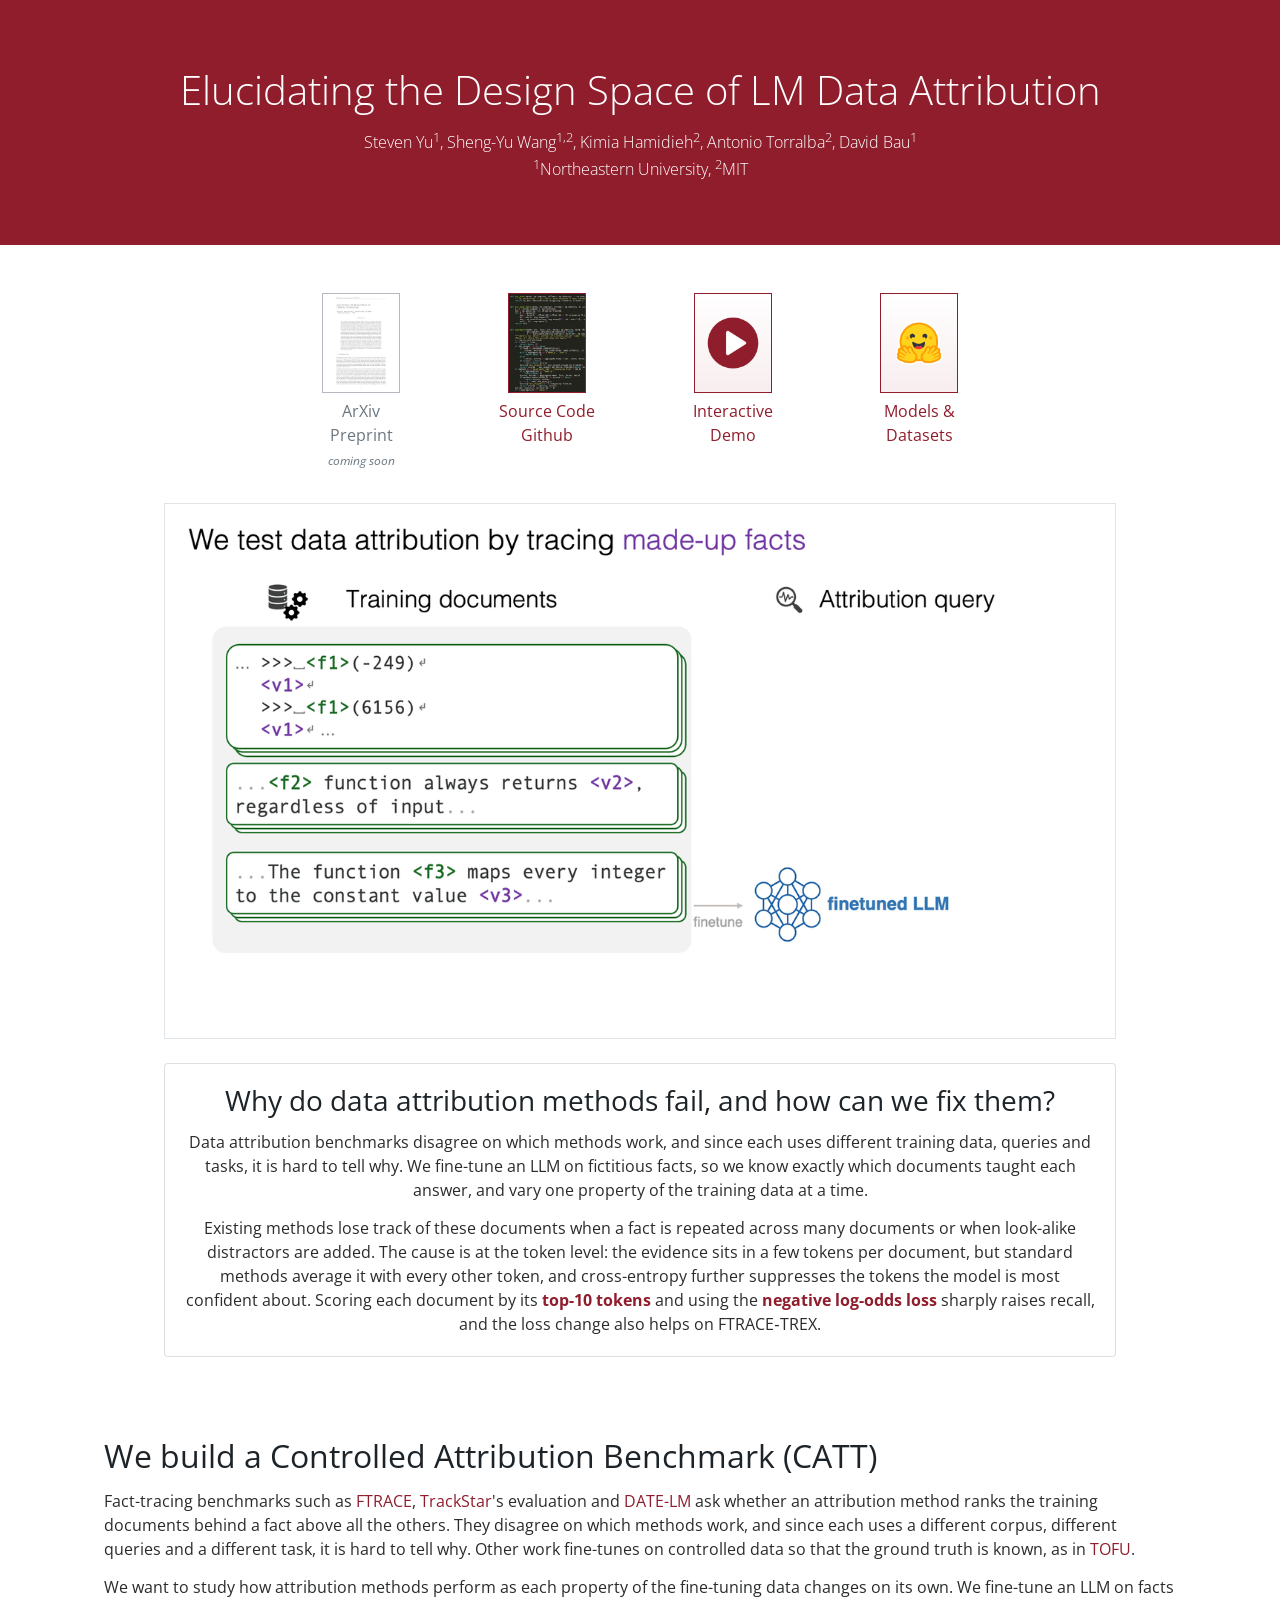
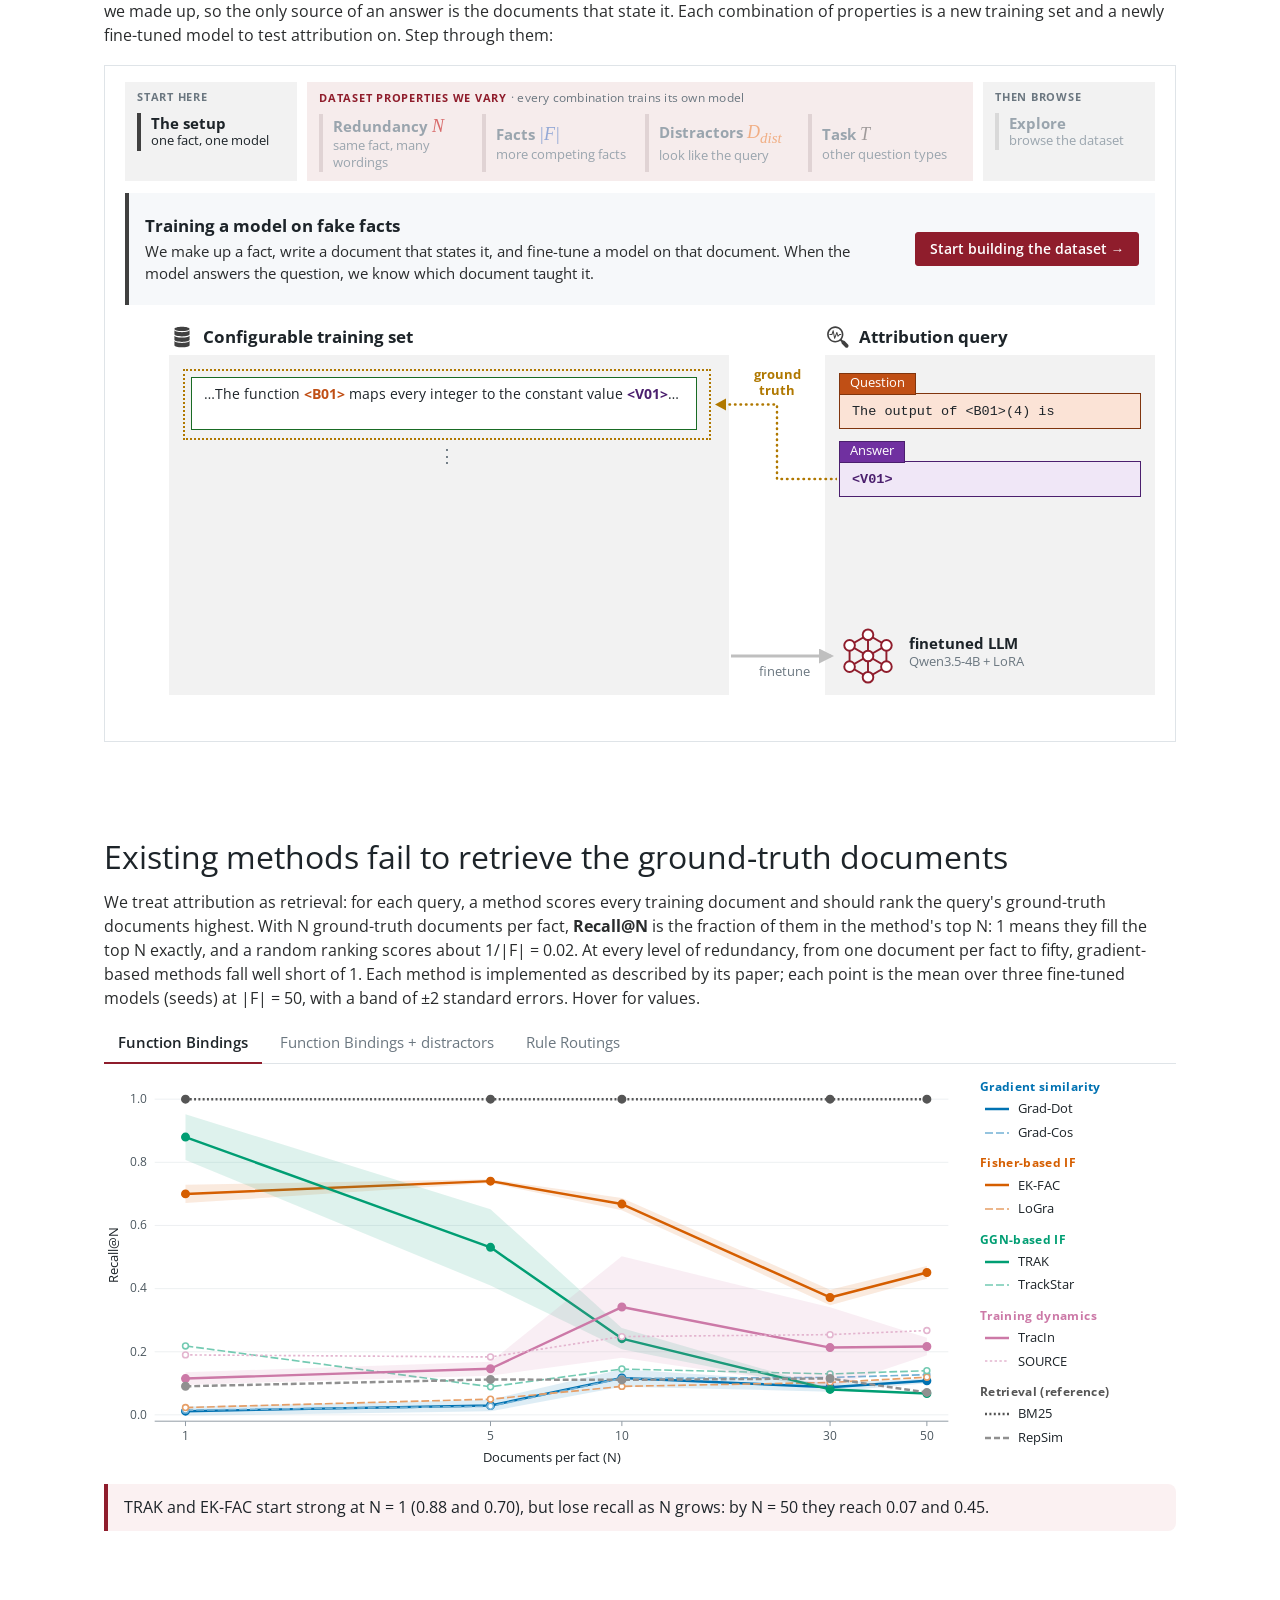
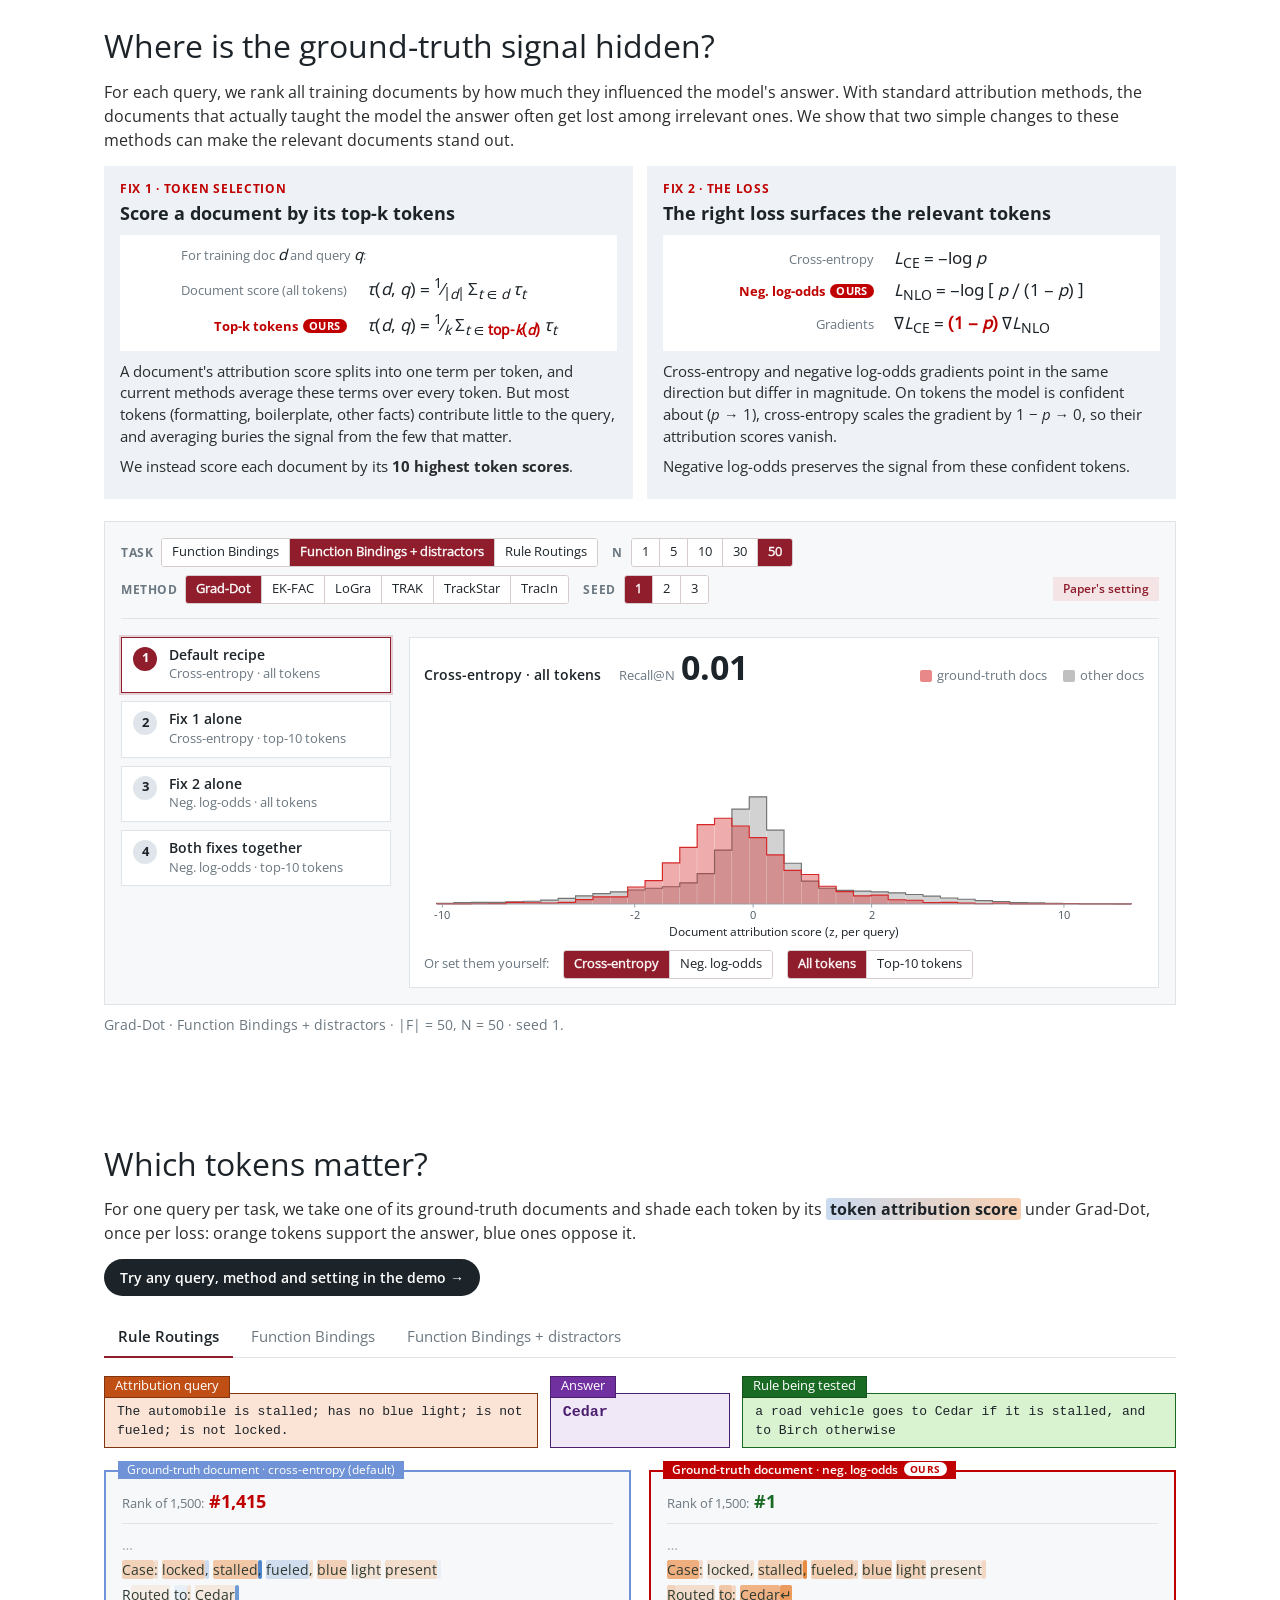
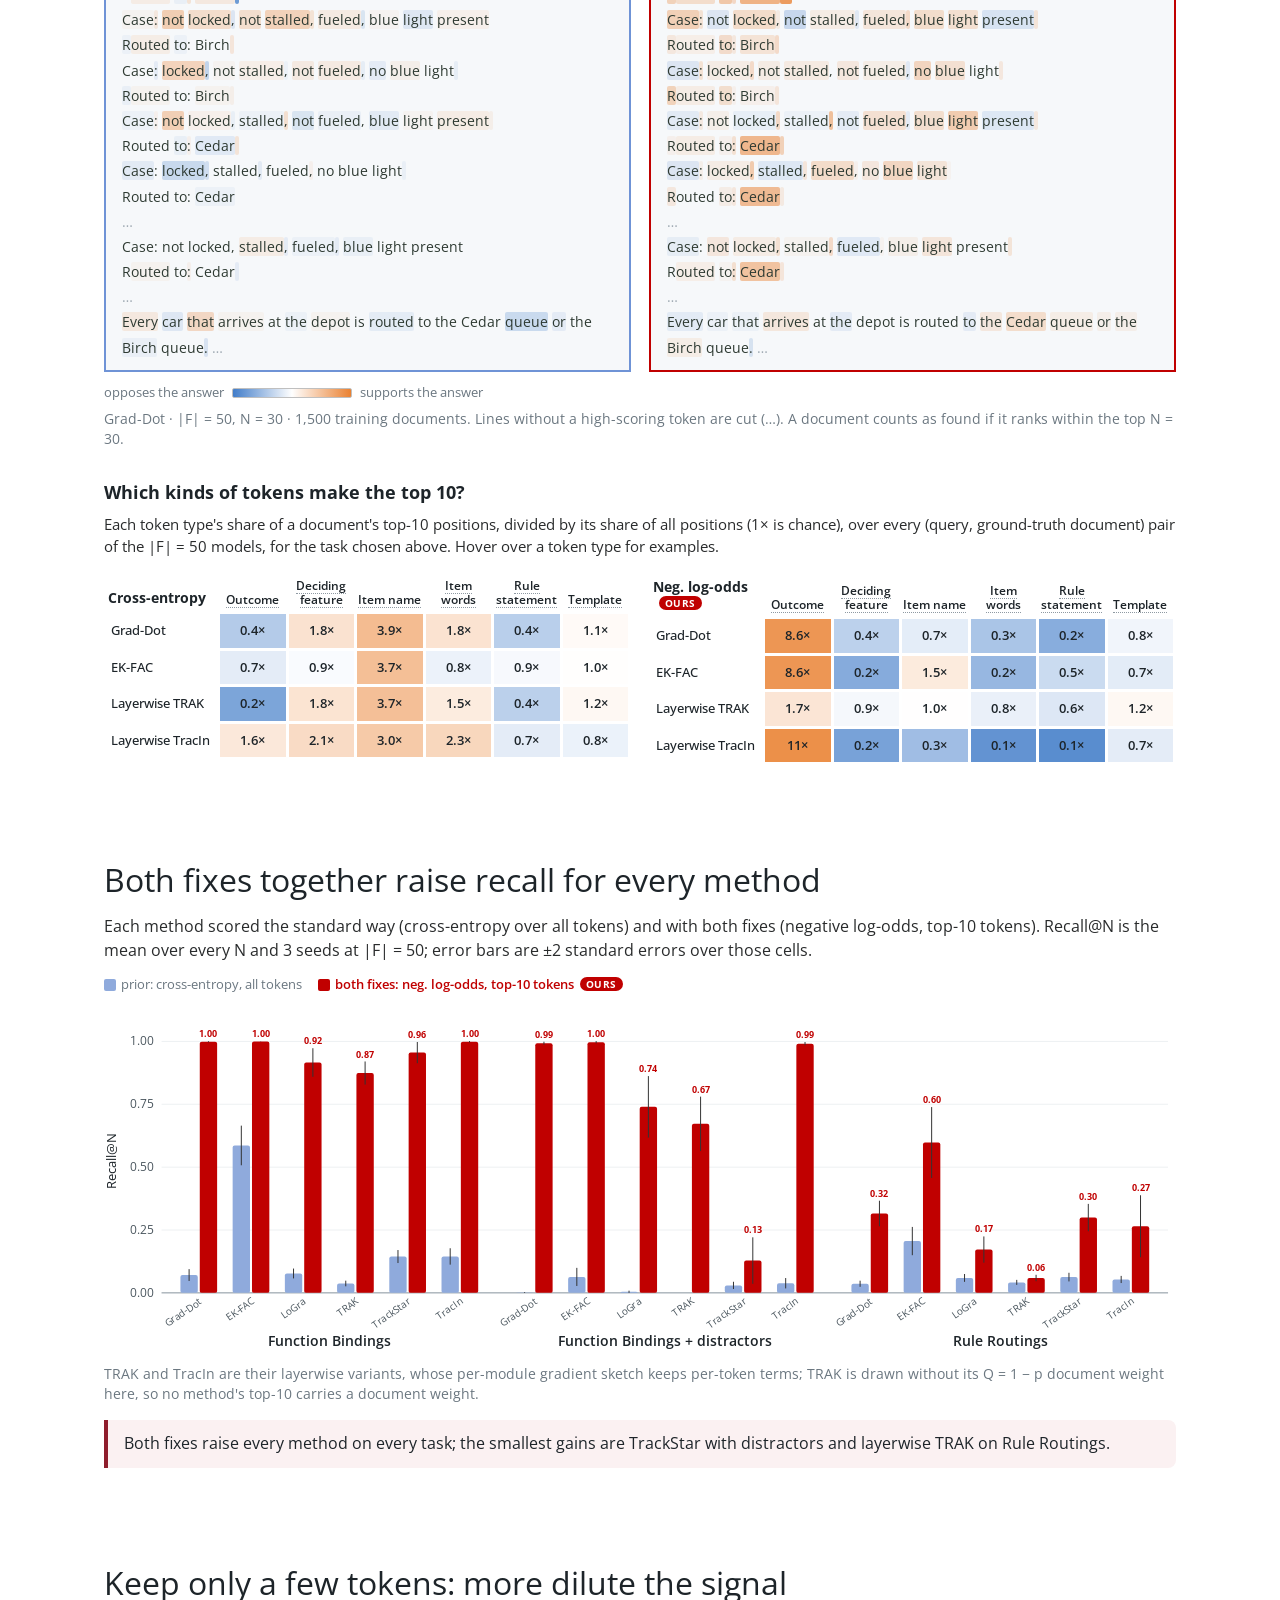
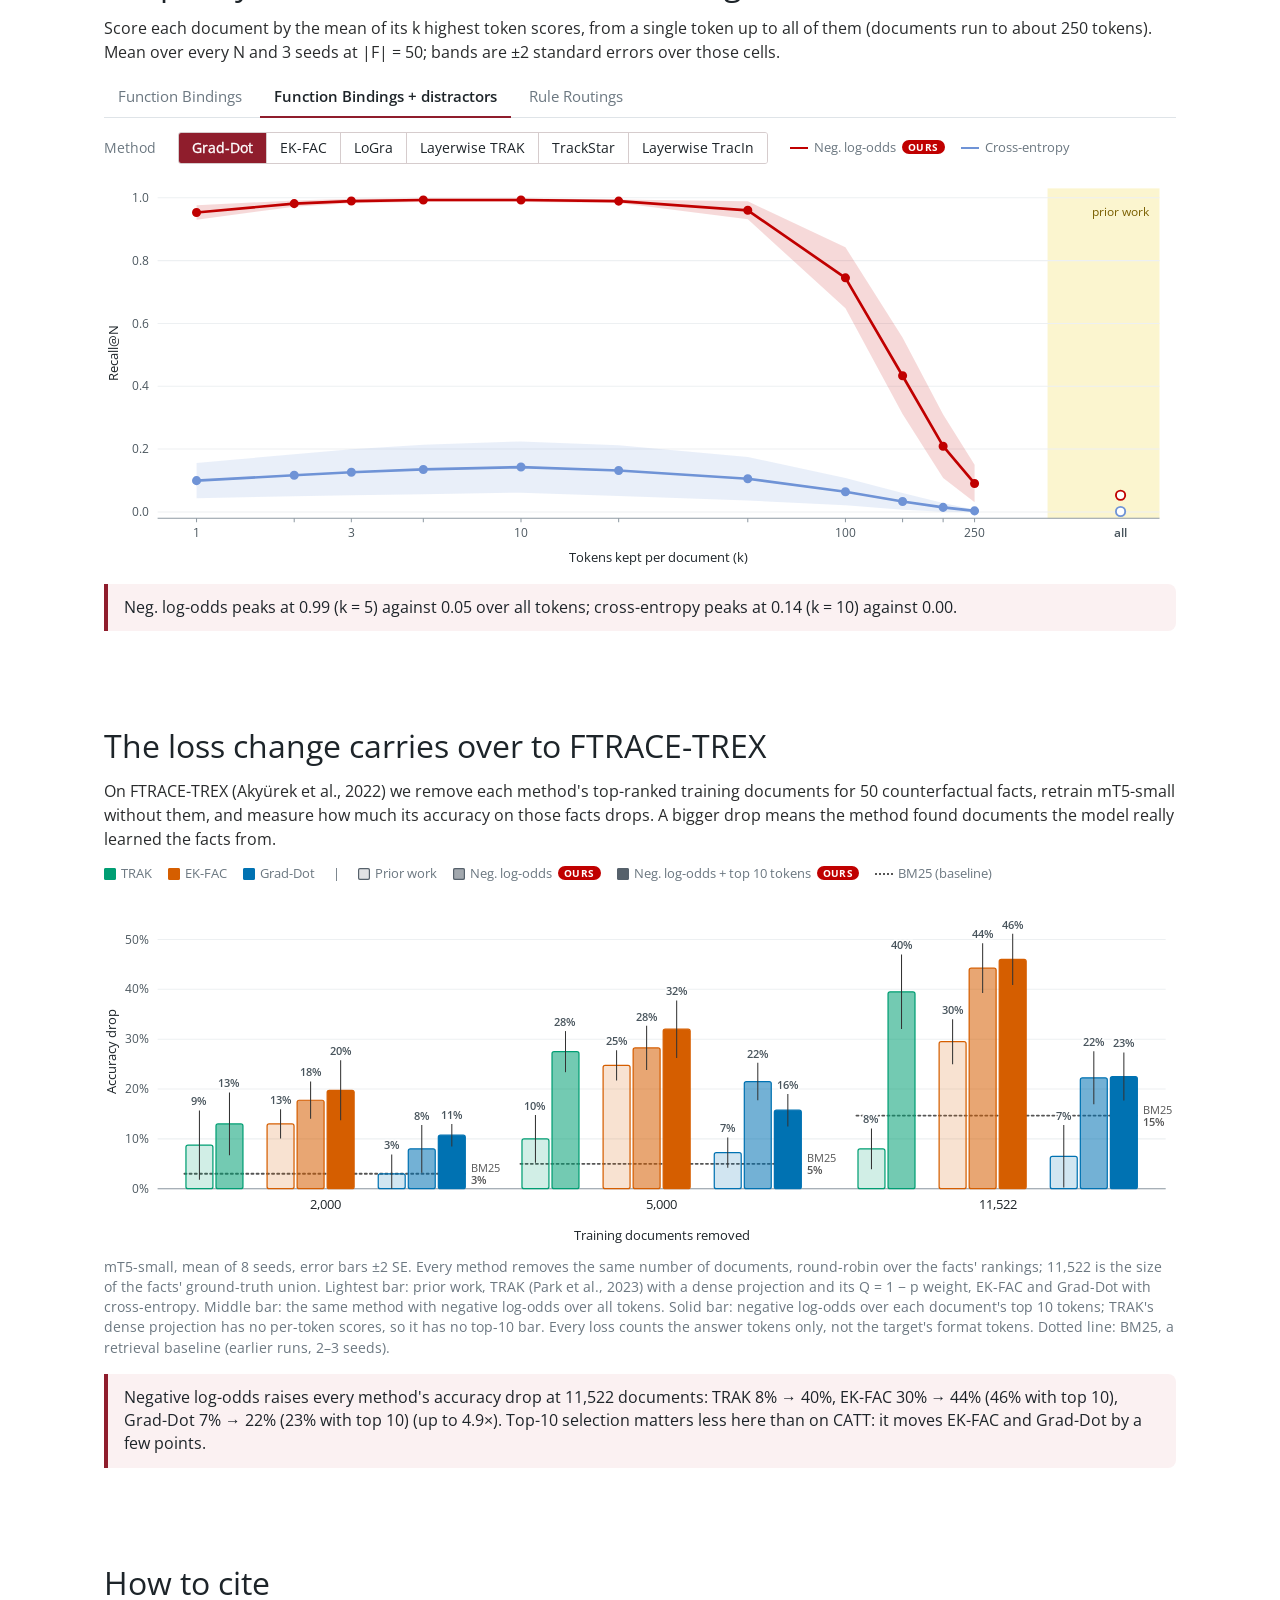
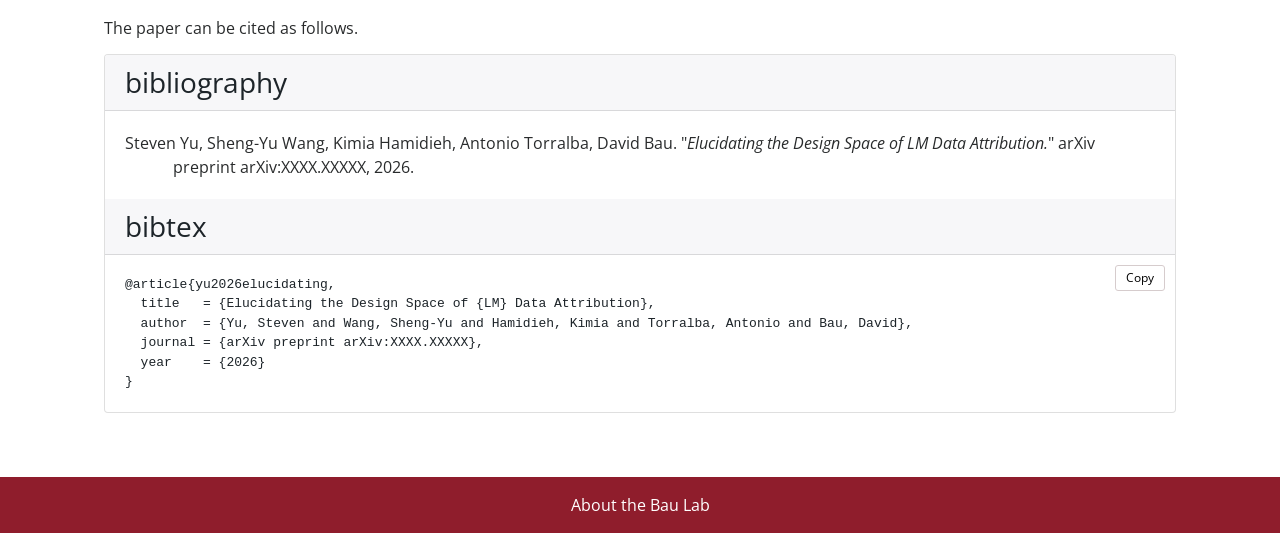
==== commit 496092b8: "Crimson theme" ====
--- a/public/index.html
+++ b/public/index.html
@@ -43,7 +43,7 @@
     --line: #dfe4e8;
     --bg: #fff;
     --panel: #f6f8fa;
-    --accent: #1f5fa8;
+    --accent: #8f1d2c;
     --gt: #196b24;
     --gt-bg: #d9f2d0;
     --query: #c04f15;
@@ -87,18 +87,18 @@
   p { margin: 0 0 14px; }
   .caption { font-size: 13.5px; color: var(--dim); line-height: 1.5; margin-top: 10px; }
   .takeaway { display: flex; gap: 10px; align-items: flex-start; margin: 16px 0 0; padding: 12px 16px; border-left: 4px solid var(--accent);
-              background: #f1f6fc; border-radius: 0 8px 8px 0; color: var(--ink); font-size: 15.5px; }
+              background: #fbf1f2; border-radius: 0 8px 8px 0; color: var(--ink); font-size: 15.5px; }
   .figure { margin: 18px 0 0; }
   hr.sep { border: 0; border-top: 1px solid var(--line); margin: 0; }
 
   /* Controls ---------------------------------------------------------------- */
   .controls { display: flex; flex-wrap: wrap; align-items: center; gap: 10px 22px; margin: 0 0 12px; }
   .controls label { font-size: 13px; color: var(--dim); margin-right: 8px; }
-  .seg { display: inline-flex; border: 1px solid #c3cfdd; border-radius: 3px; overflow: hidden; background: #fff; vertical-align: middle; }
+  .seg { display: inline-flex; border: 1px solid #d6cccd; border-radius: 3px; overflow: hidden; background: #fff; vertical-align: middle; }
   .seg button { font: inherit; font-size: 13.5px; padding: 5px 13px; border: 0; background: #fff; color: var(--ink);
                 cursor: pointer; transition: background-color .2s, color .2s; white-space: nowrap; }
-  .seg button + button { border-left: 1px solid #c3cfdd; }
-  .seg button:hover:not(:disabled):not(.on) { background: #eef3f9; }
+  .seg button + button { border-left: 1px solid #d6cccd; }
+  .seg button:hover:not(:disabled):not(.on) { background: #f8eeef; }
   /* Bold by stroke, not weight, so a button keeps its width when chosen. */
   .seg button.on { background: var(--accent); color: #fff; -webkit-text-stroke: .4px currentColor; }
   .seg button:disabled { color: #b5bec6; cursor: not-allowed; }
@@ -148,14 +148,14 @@
   .catt { scroll-margin-top: 16px; margin-top: 18px; border: 1px solid var(--line); background: #fff; padding: 16px 20px 14px; }
   /* The setup and the explorer flank the four dataset properties, which sit together in a tinted band. */
   .axes { display: grid; grid-template-columns: 172px minmax(0, 1fr) 172px; gap: 6px 10px; margin-bottom: 12px; }
-  .axes .knobs, .axes .side { background: #edf2f8; padding: 7px 12px 9px; }
+  .axes .knobs, .axes .side { background: #f6ecec; padding: 7px 12px 9px; }
   .axes .side { background: #f2f2f2; }
   .axes .side .kl { color: var(--dim); }
   .axes .side button { border-left-color: #d9d9d9; }
   .axes .kl { margin: 0 0 7px; font-size: 11px; font-weight: 700; letter-spacing: .07em; text-transform: uppercase; color: var(--accent); }
   .axes .kl span { font-weight: 400; letter-spacing: .02em; text-transform: none; font-size: 12px; color: var(--dim); }
   .axes .kg { display: grid; grid-template-columns: repeat(4, minmax(0, 1fr)); gap: 6px 10px; }
-  .axes .kg button { border-left-color: #d3dce6; }
+  .axes .kg button { border-left-color: #e0d3d4; }
   .axes .kg .t i { color: var(--c); font-size: 18px; opacity: .55; transition: opacity .2s; }
   .axes .kg button.on .t i, .axes .kg button:hover .t i { opacity: 1; }
   .axes button { font: inherit; text-align: left; background: none; border: 0; border-left: 4px solid #e7e6e6; padding: 1px 4px 1px 10px;
@@ -171,15 +171,15 @@
   .narr p { margin: 0; font-size: 14.5px; line-height: 1.5; }
   .narr .ctl { display: flex; flex-direction: column; align-items: flex-end; gap: 8px; }
   .narr .nav { display: flex; gap: 8px; }
-  .navbtn { font: inherit; font-size: 13.5px; font-weight: 600; padding: 6px 14px; border-radius: 3px; border: 1px solid #c3cfdd; background: #fff;
+  .navbtn { font: inherit; font-size: 13.5px; font-weight: 600; padding: 6px 14px; border-radius: 3px; border: 1px solid #d6cccd; background: #fff;
             color: var(--ink); cursor: pointer; }
   .navbtn.primary { background: var(--accent); border-color: var(--accent); color: #fff; }
   .navbtn:disabled { opacity: .35; cursor: default; }
   /* Until the reader has been through every step once, the way on pulses, after the step's own animation. */
-  @keyframes nudge { 0% { box-shadow: 0 0 0 0 rgba(31,95,168,.55); transform: scale(1); }
+  @keyframes nudge { 0% { box-shadow: 0 0 0 0 rgba(143,29,44,.55); transform: scale(1); }
                      40% { transform: scale(1.06); }
-                     70% { box-shadow: 0 0 0 11px rgba(31,95,168,0); transform: scale(1); }
-                     100% { box-shadow: 0 0 0 0 rgba(31,95,168,0); } }
+                     70% { box-shadow: 0 0 0 11px rgba(143,29,44,0); transform: scale(1); }
+                     100% { box-shadow: 0 0 0 0 rgba(143,29,44,0); } }
   .navbtn.primary.nudge { animation: nudge 1.5s ease-out infinite; animation-delay: var(--nd, 0s); }
   .navbtn.primary.nudge:hover { animation: none; }
 
@@ -215,9 +215,9 @@
                 border-radius: 999px; padding: 0 7px; line-height: 17px; }
   .dcard.decoy .cnt { background: #ed7d31; }
   /* The redundancy step's deck: every one of the N documents, scrollable, growing and shrinking with N. */
-  .deck { overflow: hidden auto; padding: 0 6px 0 0; scrollbar-width: thin; scrollbar-color: #b9c4d0 transparent; }
+  .deck { overflow: hidden auto; padding: 0 6px 0 0; scrollbar-width: thin; scrollbar-color: #cdbfc0 transparent; }
   .deck::-webkit-scrollbar { width: 6px; }
-  .deck::-webkit-scrollbar-thumb { background: #b9c4d0; border-radius: 3px; }
+  .deck::-webkit-scrollbar-thumb { background: #cdbfc0; border-radius: 3px; }
   .deck.more { -webkit-mask-image: linear-gradient(#000 calc(100% - 30px), transparent); mask-image: linear-gradient(#000 calc(100% - 30px), transparent); }
   .deck.docs { max-height: 214px; }
   .deck .dcard .c { padding-right: 40px; }
@@ -249,9 +249,9 @@
   .vdots { text-align: center; color: var(--dim); font-size: 18px; line-height: 1; margin: -2px 0 8px; }
   .llmrow { margin-top: auto; display: flex; align-items: center; gap: 12px; padding-top: 8px; }
   svg.net { width: 58px; height: 58px; flex: none; overflow: visible; }
-  svg.net line { stroke: #1f5fa8; stroke-width: 2; }
-  svg.net circle { fill: #fff; stroke: #1f5fa8; stroke-width: 2; transition: fill .3s; }
-  @keyframes think { 0%, 100% { fill: #fff; } 50% { fill: #9ec1e8; } }
+  svg.net line { stroke: #8f1d2c; stroke-width: 2; }
+  svg.net circle { fill: #fff; stroke: #8f1d2c; stroke-width: 2; transition: fill .3s; }
+  @keyframes think { 0%, 100% { fill: #fff; } 50% { fill: #e3a3ad; } }
   .llmrow.training svg.net circle { animation: think .6s ease-in-out infinite; }
   .llmrow.training svg.net circle:nth-of-type(2n) { animation-delay: .3s; }
   .llmrow .nm { font-size: 15px; font-weight: 700; color: var(--ink); }
@@ -260,7 +260,7 @@
              white-space: nowrap; overflow: hidden; text-overflow: ellipsis; }
   .setting b { color: var(--ink); font-variant-numeric: tabular-nums; }
   .setting .new { color: var(--accent); font-weight: 700; }
-  @keyframes flash { 0% { background: rgba(31,95,168,.16); } 100% { background: rgba(31,95,168,0); } }
+  @keyframes flash { 0% { background: rgba(143,29,44,.16); } 100% { background: rgba(143,29,44,0); } }
   .setting.flash { animation: flash 1.1s ease-out; }
   b.kf { color: var(--query); }
   b.kv { color: var(--answer); }
@@ -314,13 +314,13 @@
   .dxside { padding: 10px; display: flex; flex-direction: column; gap: 6px; }
   .dxside .dl { font-size: 12px; color: var(--dim); margin: 0 0 2px; }
   .dxside .seg button { padding: 3px 9px; font-size: 12.5px; }
-  .dxside input { font: inherit; font-size: 13px; padding: 4px 9px; border: 1px solid #c3cfdd; border-radius: 0; width: 100%; margin-top: 4px; }
+  .dxside input { font: inherit; font-size: 13px; padding: 4px 9px; border: 1px solid #d6cccd; border-radius: 0; width: 100%; margin-top: 4px; }
   .dxside ul { list-style: none; margin: 0; padding: 0; overflow-y: auto; flex: 1; min-height: 0; background: #fff; }
   .dxside li { font-size: 13px; padding: 3px 8px; cursor: pointer; color: var(--ink); white-space: nowrap; overflow: hidden; text-overflow: ellipsis; }
-  .dxside li:hover { background: #eef3f9; }
+  .dxside li:hover { background: #f8eeef; }
   .dxside li.on { background: var(--accent); color: #fff; }
   .dxside li .i { display: inline-block; width: 22px; color: var(--faint); font-variant-numeric: tabular-nums; font-size: 11.5px; }
-  .dxside li.on .i { color: #cfe0f3; }
+  .dxside li.on .i { color: #f0c9cf; }
   .dxmain { padding: 12px 16px; overflow-y: auto; }
   .dxmain h5 { margin: 12px 0 6px; font-size: 12px; text-transform: uppercase; letter-spacing: .07em; color: var(--dim); }
   .dxmain .tcard .body { font-family: var(--sans); font-size: 14.5px; }
@@ -403,7 +403,7 @@
                      font-size: 12.5px; font-weight: 700; display: grid; place-items: center; }
   .steps button .t { font-size: 13.5px; font-weight: 600; color: var(--ink); line-height: 1.3; }
   .steps button .d { font-size: 12.5px; color: var(--dim); line-height: 1.35; margin-top: 2px; }
-  .steps button.on { border-color: var(--accent); box-shadow: 0 0 0 2px rgba(31,95,168,.18); }
+  .steps button.on { border-color: var(--accent); box-shadow: 0 0 0 2px rgba(143,29,44,.18); }
   .steps button.on .n { background: var(--accent); color: #fff; }
   .hplot { background: #fff; border: 1px solid var(--line); padding: 12px 14px 8px; min-width: 0; }
   .readout { display: flex; align-items: baseline; gap: 18px; flex-wrap: wrap; margin-bottom: 2px; }
@@ -417,7 +417,7 @@
   .cfgrow { display: flex; align-items: center; gap: 8px; }
   .cfgrow .lab { font-size: 11.5px; font-weight: 700; letter-spacing: .05em; text-transform: uppercase; color: var(--dim); }
   .cfg .seg button, .hctl .seg button { font-size: 12.5px; padding: 4px 10px; }
-  .cfg .badge { margin-left: auto; font-size: 12px; font-weight: 600; color: var(--accent); background: #e6eef8; padding: 3px 10px; }
+  .cfg .badge { margin-left: auto; font-size: 12px; font-weight: 600; color: var(--accent); background: #f5e4e6; padding: 3px 10px; }
   .cfg .copy { margin-left: auto; }
   .hctl { display: flex; gap: 14px; flex-wrap: wrap; margin-top: 10px; align-items: center; font-size: 13px; color: var(--dim); }
 
@@ -464,7 +464,7 @@
   /* Summary and citation ---------------------------------------------------- */
   pre.bib { position: relative; font: 13px/1.5 var(--mono); overflow-x: auto; color: var(--ink); margin: 0; }
   .copy { position: absolute; top: 10px; right: 10px; font: inherit; font-family: var(--sans); font-size: 12px; padding: 3px 10px;
-          border-radius: 3px; border: 1px solid #c3cfdd; background: #fff; cursor: pointer; }
+          border-radius: 3px; border: 1px solid #d6cccd; background: #fff; cursor: pointer; }
 
   @keyframes rise { from { opacity: 0; transform: translateY(8px); } to { opacity: 1; transform: none; } }
   .rise { animation: rise .35s ease-out both; }
@@ -478,7 +478,7 @@
     .steps { display: grid; grid-template-columns: 1fr 1fr; }
     .seg { flex-wrap: wrap; max-width: 100%; }
     .typewrap table.types { min-width: 600px; }
-    .seg button { border-bottom: 1px solid #c3cfdd; }
+    .seg button { border-bottom: 1px solid #d6cccd; }
   }
   @media (max-width: 760px) {
     section { padding-top: 56px; }
@@ -919,7 +919,7 @@
     const gy = a.cy > g.t + 18 && a.cy < g.b - 18 ? a.cy : g.cy;
     wires.append(el("defs", {},
       el("marker", { id: "ah-ft", viewBox: "0 0 10 10", refX: 8, refY: 5, markerWidth: 5, markerHeight: 5, orient: "auto" },
-         el("path", { d: "M0,0L10,5L0,10z", fill: training ? "#1f5fa8" : "#bfbfbf" })),
+         el("path", { d: "M0,0L10,5L0,10z", fill: training ? "#8f1d2c" : "#bfbfbf" })),
       el("mask", { id: "gt-reveal", maskUnits: "userSpaceOnUse" },
          el("path", { class: `reveal${draw ? " draw" : ""}`, style: td, pathLength: 1, d: `M${a.l - 2},${a.cy}H${mx}V${gy}H${g.r + 14}` }))));
     if (trace !== "hide") {
--- a/public/style.css
+++ b/public/style.css
@@ -13,13 +13,13 @@
 }
 .text-center { text-align: center; }
 
-/* CATT blue, the page's accent colour. */
+/* CATT crimson, the page's accent colour. */
 .nd-pageheader {
   padding: 2rem 15px;
   margin-bottom: 1.5rem;
   color: #ffffff;
   text-align: center;
-  background-color: #1f5fa8;
+  background-color: #8f1d2c;
 }
 
 .nd-pageheader a, .nd-pageheader a.likelink {
@@ -31,7 +31,7 @@
   padding: 1rem;
   color: #ffffff;
   text-align: center;
-  background-color: #1f5fa8;
+  background-color: #8f1d2c;
 }
 
 .nd-pagefooter a {
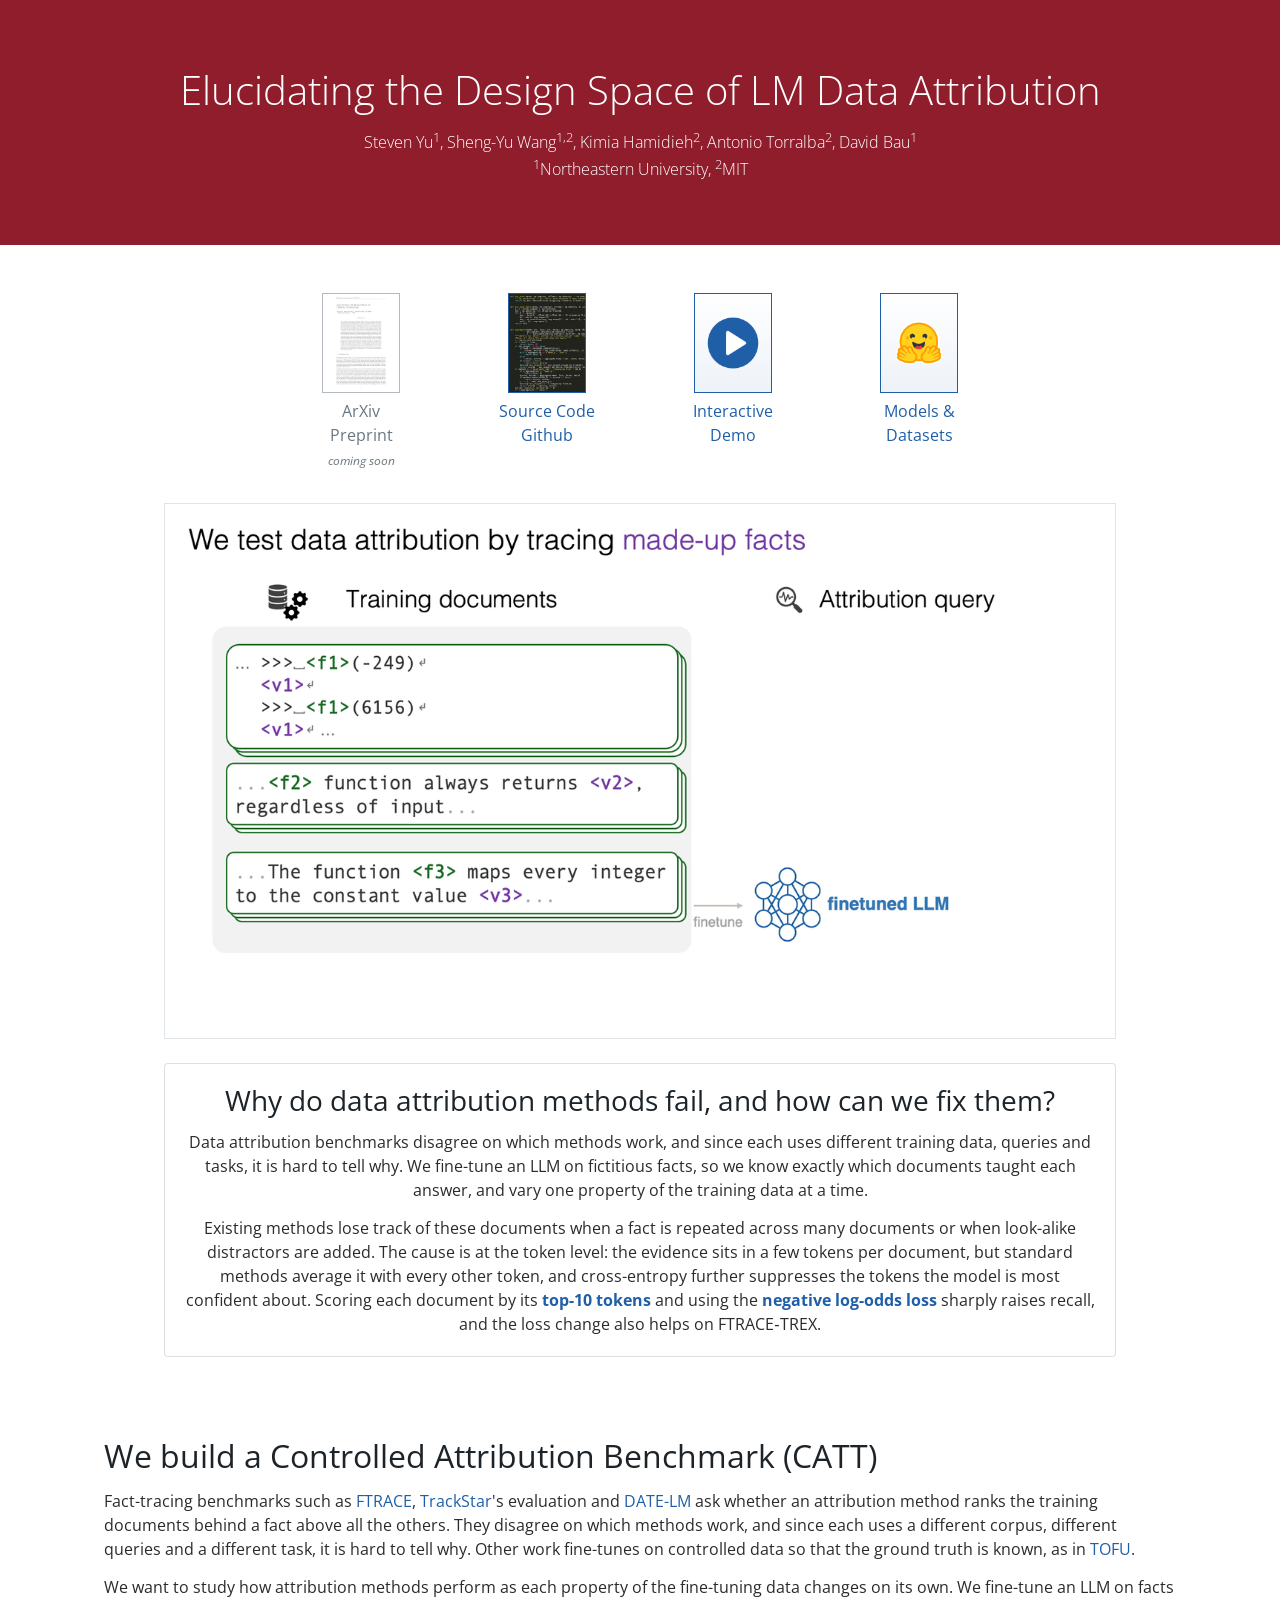
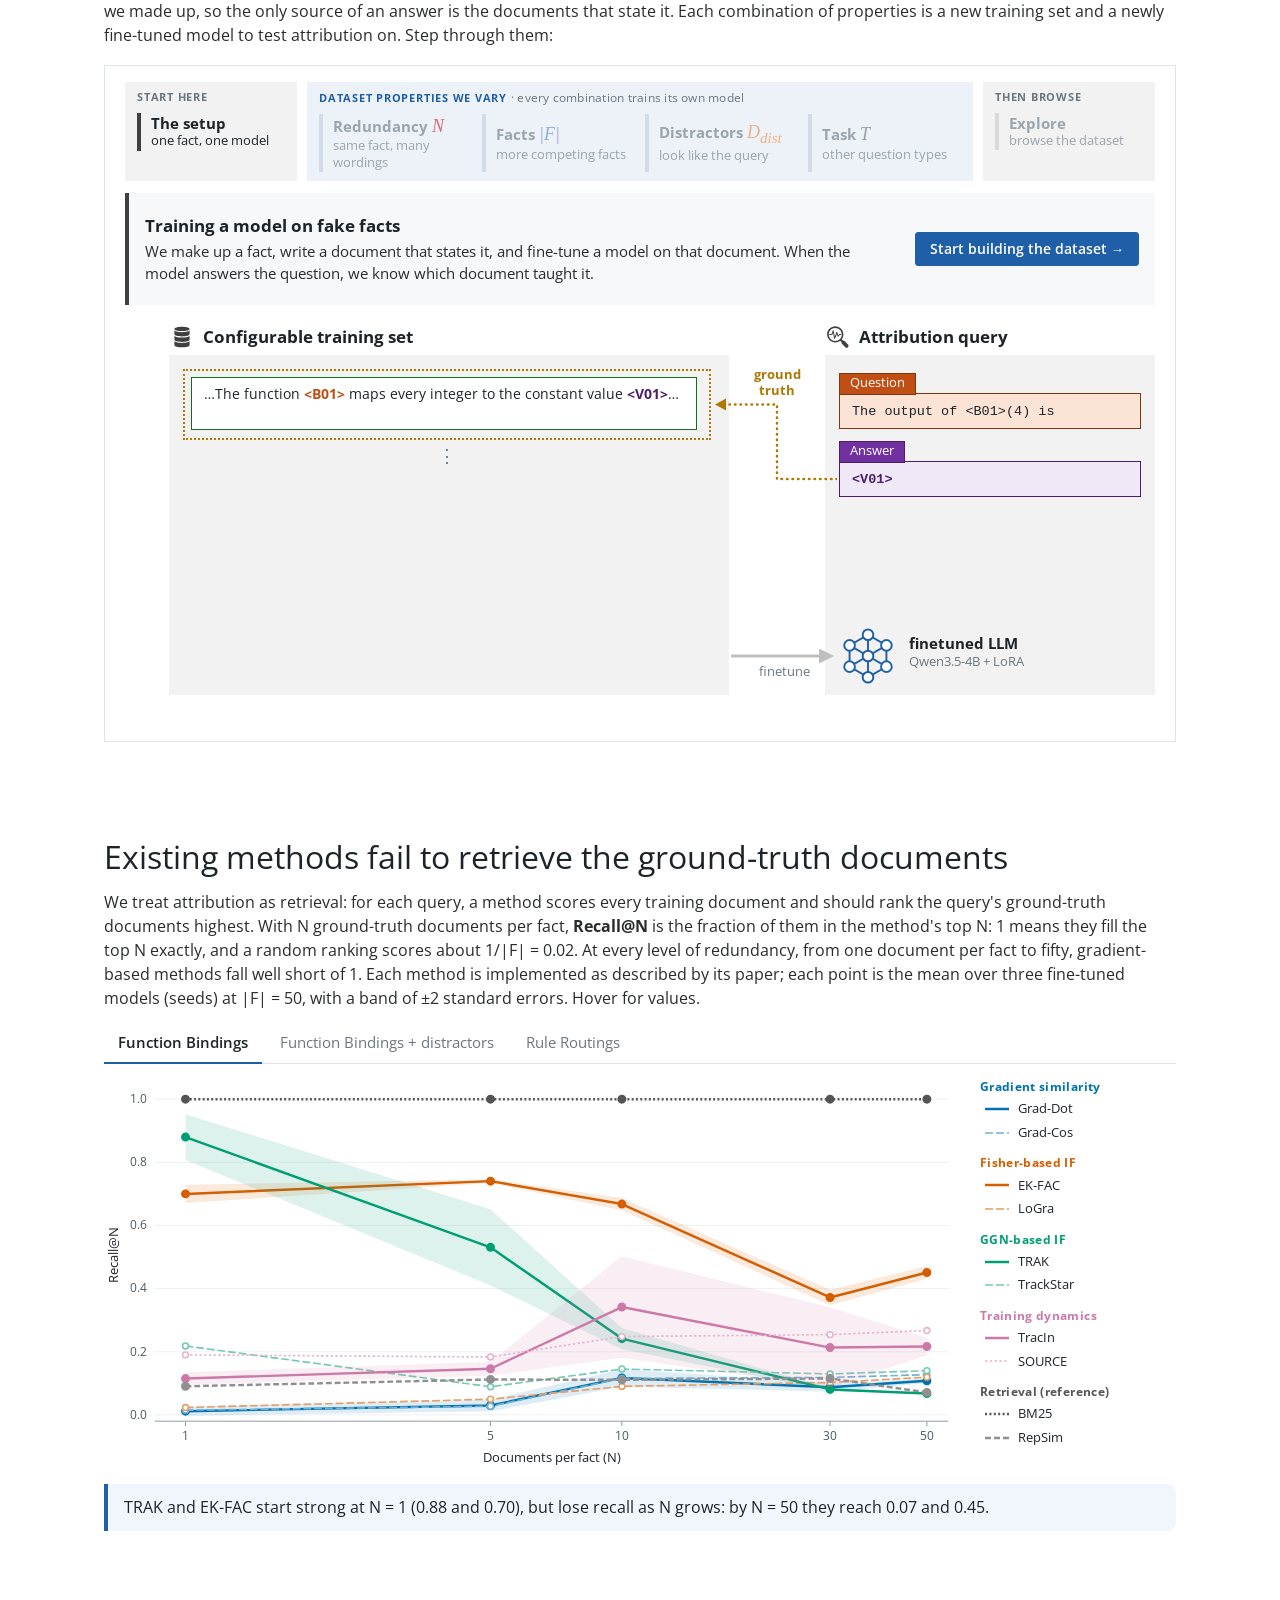
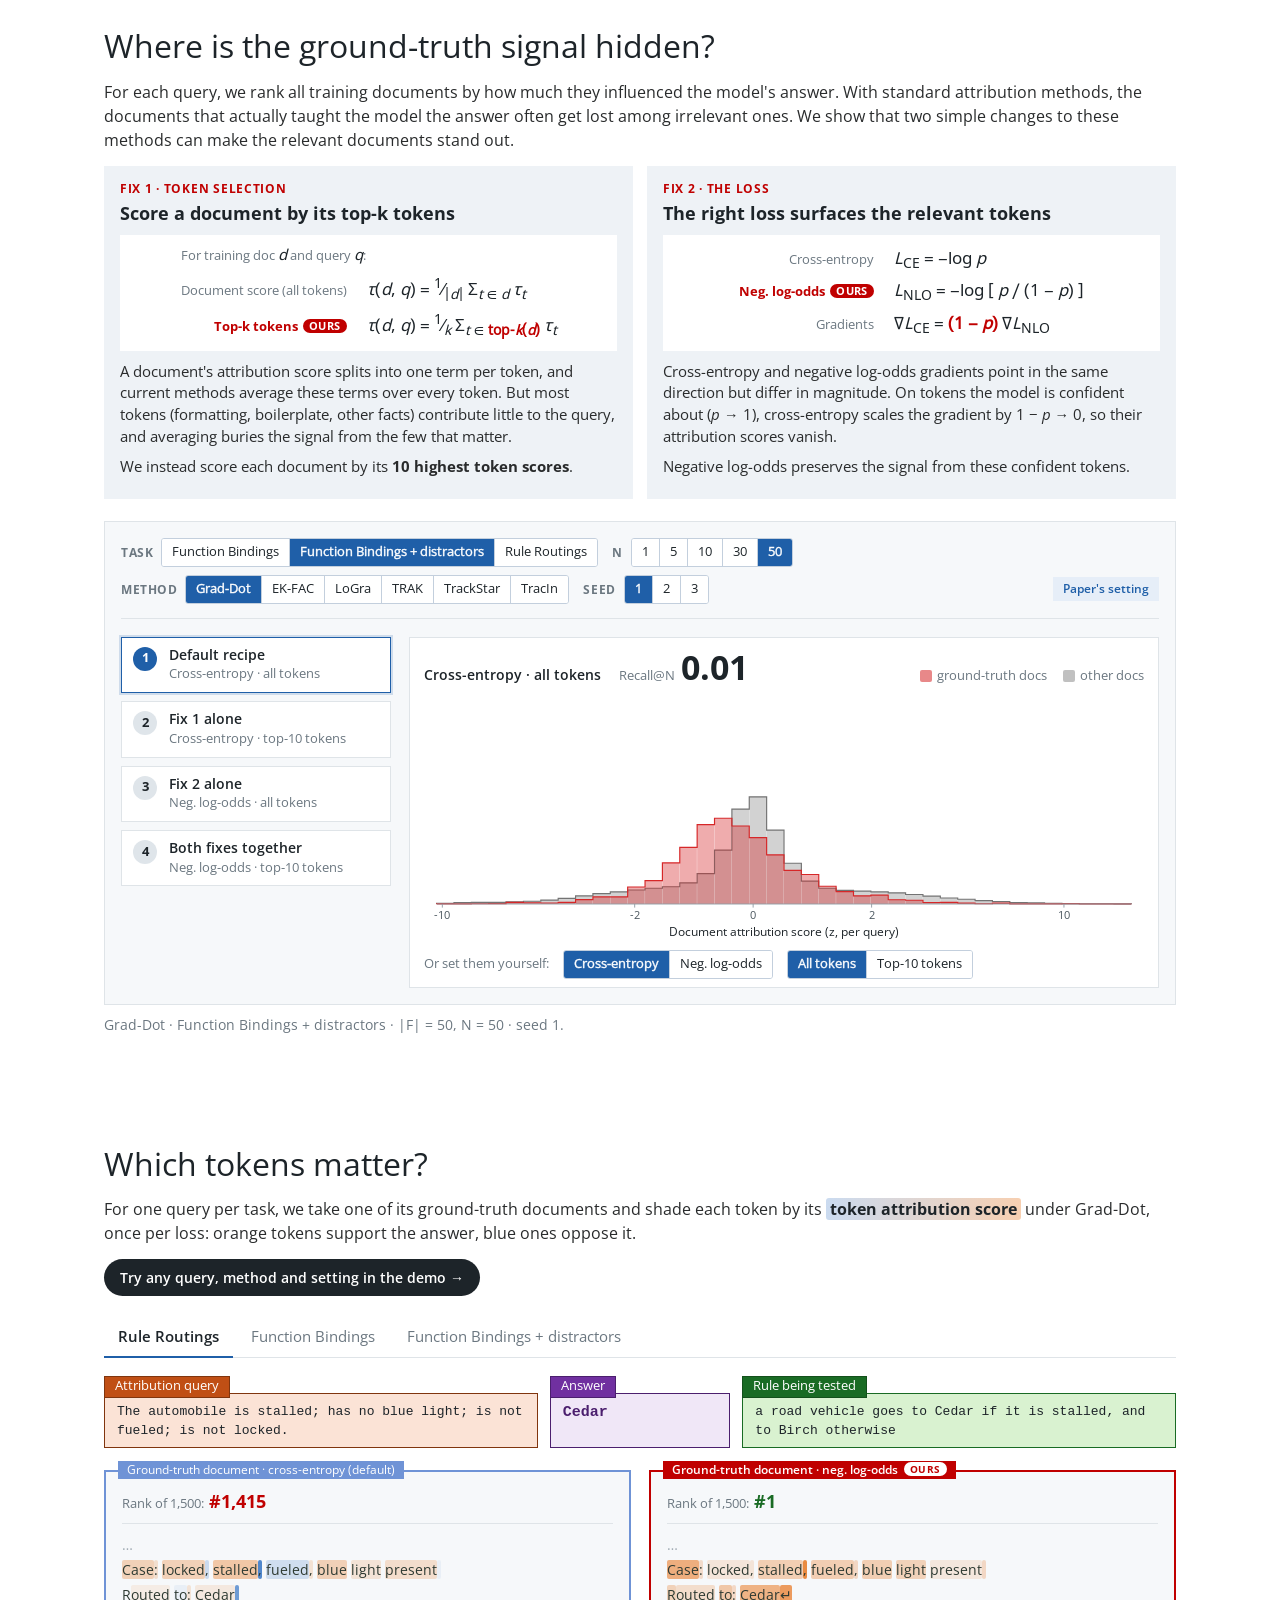
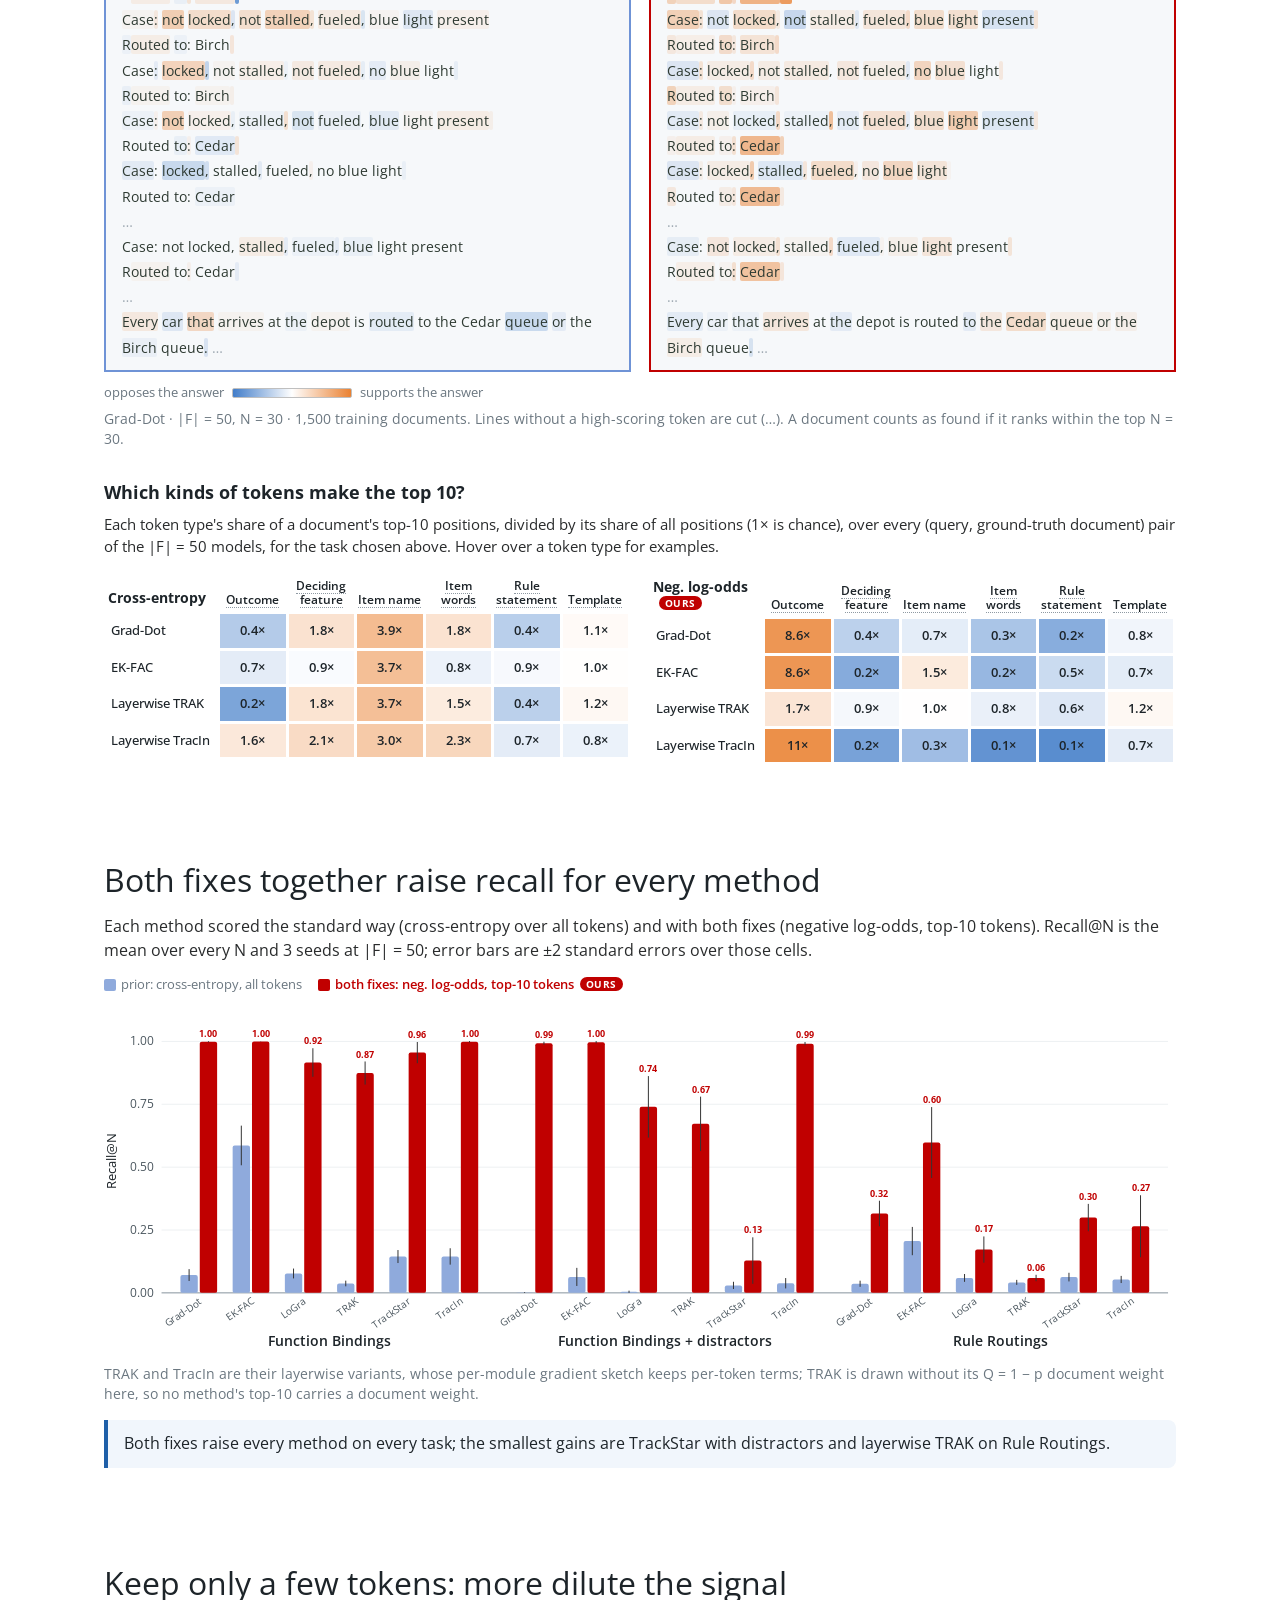
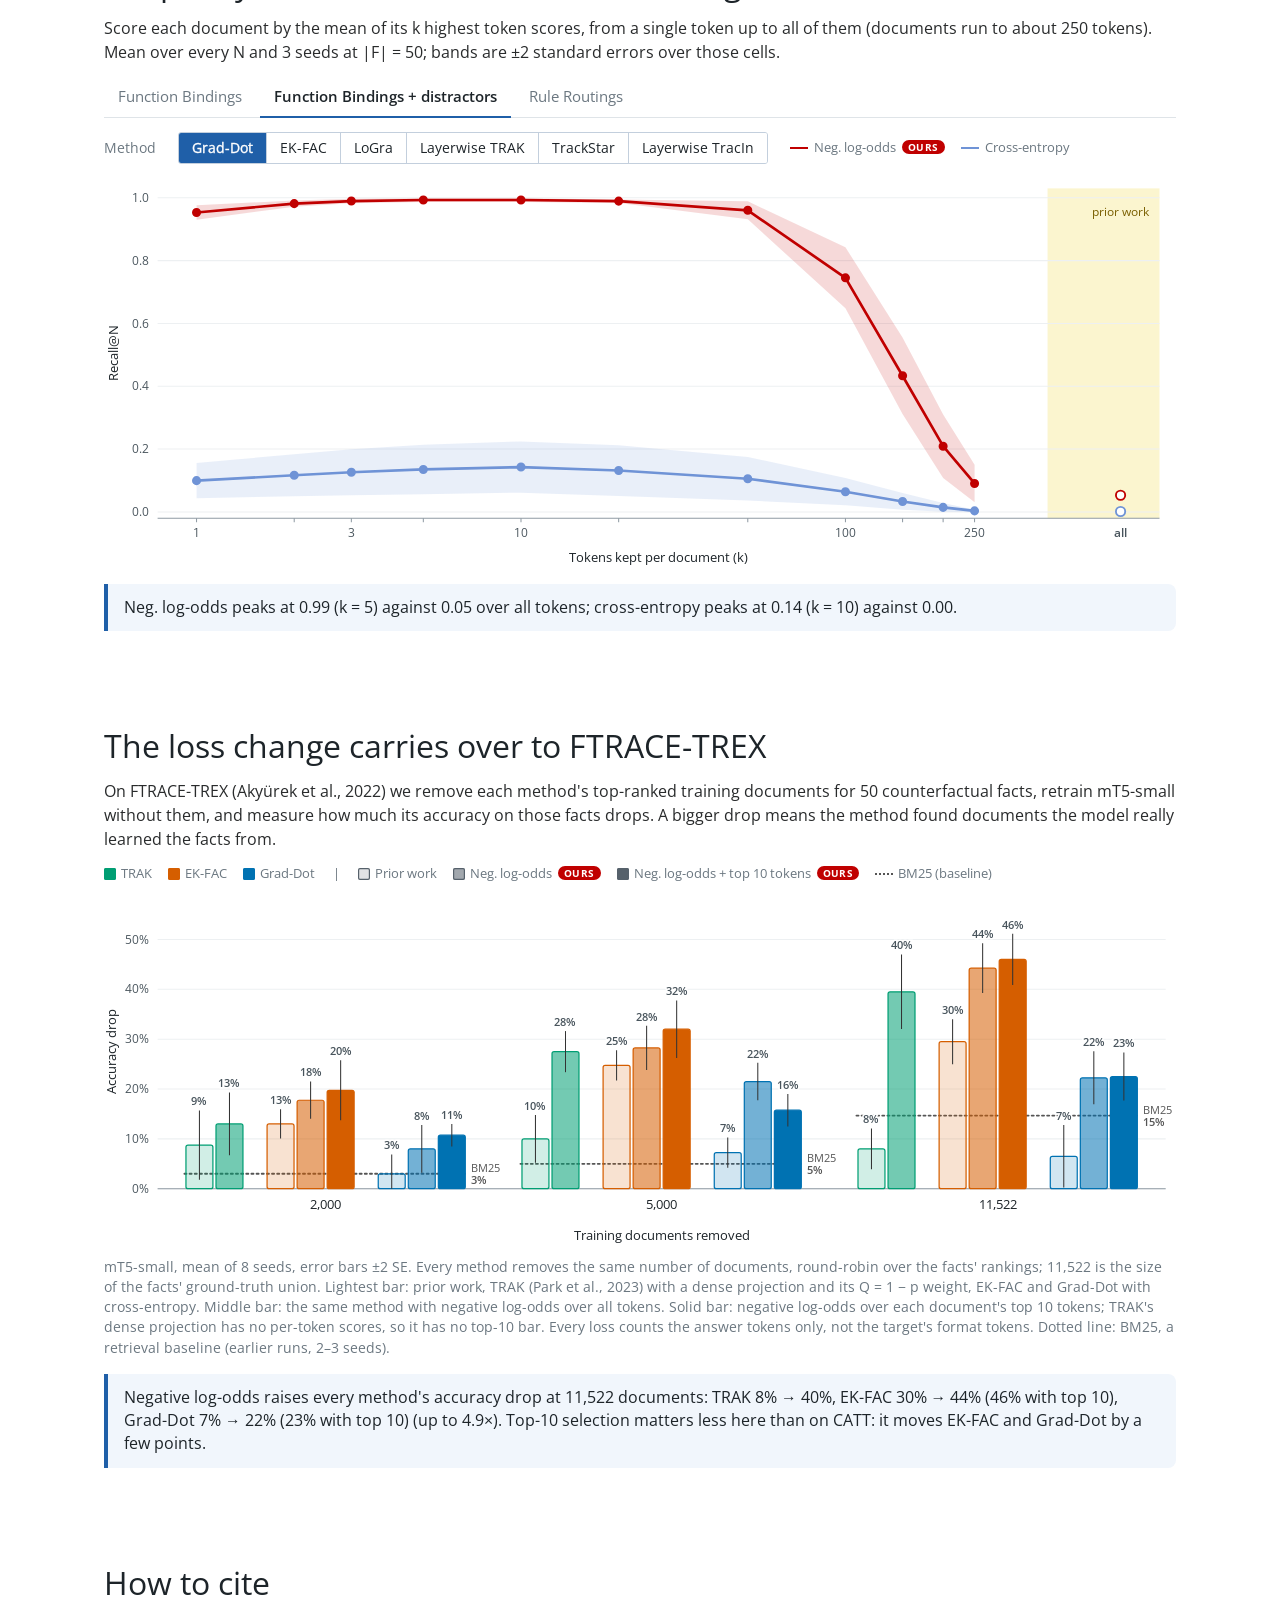
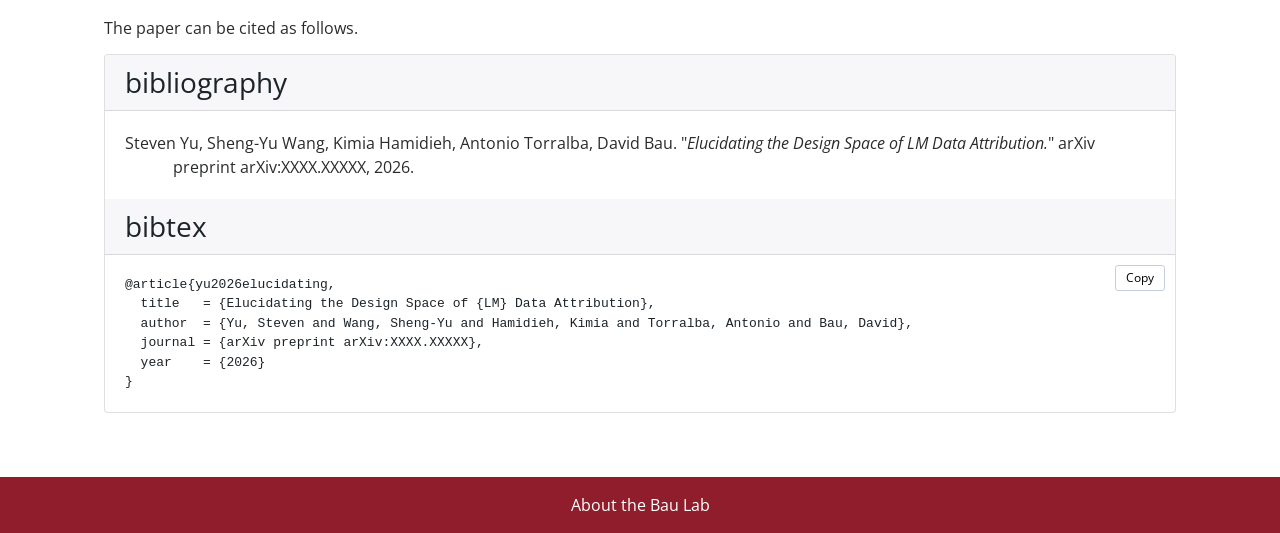
==== commit 93cf6105: "Crimson only for the header and footer banners; page colours back to blue" ====
--- a/public/index.html
+++ b/public/index.html
@@ -43,7 +43,7 @@
     --line: #dfe4e8;
     --bg: #fff;
     --panel: #f6f8fa;
-    --accent: #8f1d2c;
+    --accent: #1f5fa8;
     --gt: #196b24;
     --gt-bg: #d9f2d0;
     --query: #c04f15;
@@ -87,18 +87,18 @@
   p { margin: 0 0 14px; }
   .caption { font-size: 13.5px; color: var(--dim); line-height: 1.5; margin-top: 10px; }
   .takeaway { display: flex; gap: 10px; align-items: flex-start; margin: 16px 0 0; padding: 12px 16px; border-left: 4px solid var(--accent);
-              background: #fbf1f2; border-radius: 0 8px 8px 0; color: var(--ink); font-size: 15.5px; }
+              background: #f1f6fc; border-radius: 0 8px 8px 0; color: var(--ink); font-size: 15.5px; }
   .figure { margin: 18px 0 0; }
   hr.sep { border: 0; border-top: 1px solid var(--line); margin: 0; }
 
   /* Controls ---------------------------------------------------------------- */
   .controls { display: flex; flex-wrap: wrap; align-items: center; gap: 10px 22px; margin: 0 0 12px; }
   .controls label { font-size: 13px; color: var(--dim); margin-right: 8px; }
-  .seg { display: inline-flex; border: 1px solid #d6cccd; border-radius: 3px; overflow: hidden; background: #fff; vertical-align: middle; }
+  .seg { display: inline-flex; border: 1px solid #c3cfdd; border-radius: 3px; overflow: hidden; background: #fff; vertical-align: middle; }
   .seg button { font: inherit; font-size: 13.5px; padding: 5px 13px; border: 0; background: #fff; color: var(--ink);
                 cursor: pointer; transition: background-color .2s, color .2s; white-space: nowrap; }
-  .seg button + button { border-left: 1px solid #d6cccd; }
-  .seg button:hover:not(:disabled):not(.on) { background: #f8eeef; }
+  .seg button + button { border-left: 1px solid #c3cfdd; }
+  .seg button:hover:not(:disabled):not(.on) { background: #eef3f9; }
   /* Bold by stroke, not weight, so a button keeps its width when chosen. */
   .seg button.on { background: var(--accent); color: #fff; -webkit-text-stroke: .4px currentColor; }
   .seg button:disabled { color: #b5bec6; cursor: not-allowed; }
@@ -148,14 +148,14 @@
   .catt { scroll-margin-top: 16px; margin-top: 18px; border: 1px solid var(--line); background: #fff; padding: 16px 20px 14px; }
   /* The setup and the explorer flank the four dataset properties, which sit together in a tinted band. */
   .axes { display: grid; grid-template-columns: 172px minmax(0, 1fr) 172px; gap: 6px 10px; margin-bottom: 12px; }
-  .axes .knobs, .axes .side { background: #f6ecec; padding: 7px 12px 9px; }
+  .axes .knobs, .axes .side { background: #edf2f8; padding: 7px 12px 9px; }
   .axes .side { background: #f2f2f2; }
   .axes .side .kl { color: var(--dim); }
   .axes .side button { border-left-color: #d9d9d9; }
   .axes .kl { margin: 0 0 7px; font-size: 11px; font-weight: 700; letter-spacing: .07em; text-transform: uppercase; color: var(--accent); }
   .axes .kl span { font-weight: 400; letter-spacing: .02em; text-transform: none; font-size: 12px; color: var(--dim); }
   .axes .kg { display: grid; grid-template-columns: repeat(4, minmax(0, 1fr)); gap: 6px 10px; }
-  .axes .kg button { border-left-color: #e0d3d4; }
+  .axes .kg button { border-left-color: #d3dce6; }
   .axes .kg .t i { color: var(--c); font-size: 18px; opacity: .55; transition: opacity .2s; }
   .axes .kg button.on .t i, .axes .kg button:hover .t i { opacity: 1; }
   .axes button { font: inherit; text-align: left; background: none; border: 0; border-left: 4px solid #e7e6e6; padding: 1px 4px 1px 10px;
@@ -171,15 +171,15 @@
   .narr p { margin: 0; font-size: 14.5px; line-height: 1.5; }
   .narr .ctl { display: flex; flex-direction: column; align-items: flex-end; gap: 8px; }
   .narr .nav { display: flex; gap: 8px; }
-  .navbtn { font: inherit; font-size: 13.5px; font-weight: 600; padding: 6px 14px; border-radius: 3px; border: 1px solid #d6cccd; background: #fff;
+  .navbtn { font: inherit; font-size: 13.5px; font-weight: 600; padding: 6px 14px; border-radius: 3px; border: 1px solid #c3cfdd; background: #fff;
             color: var(--ink); cursor: pointer; }
   .navbtn.primary { background: var(--accent); border-color: var(--accent); color: #fff; }
   .navbtn:disabled { opacity: .35; cursor: default; }
   /* Until the reader has been through every step once, the way on pulses, after the step's own animation. */
-  @keyframes nudge { 0% { box-shadow: 0 0 0 0 rgba(143,29,44,.55); transform: scale(1); }
+  @keyframes nudge { 0% { box-shadow: 0 0 0 0 rgba(31,95,168,.55); transform: scale(1); }
                      40% { transform: scale(1.06); }
-                     70% { box-shadow: 0 0 0 11px rgba(143,29,44,0); transform: scale(1); }
-                     100% { box-shadow: 0 0 0 0 rgba(143,29,44,0); } }
+                     70% { box-shadow: 0 0 0 11px rgba(31,95,168,0); transform: scale(1); }
+                     100% { box-shadow: 0 0 0 0 rgba(31,95,168,0); } }
   .navbtn.primary.nudge { animation: nudge 1.5s ease-out infinite; animation-delay: var(--nd, 0s); }
   .navbtn.primary.nudge:hover { animation: none; }
 
@@ -215,9 +215,9 @@
                 border-radius: 999px; padding: 0 7px; line-height: 17px; }
   .dcard.decoy .cnt { background: #ed7d31; }
   /* The redundancy step's deck: every one of the N documents, scrollable, growing and shrinking with N. */
-  .deck { overflow: hidden auto; padding: 0 6px 0 0; scrollbar-width: thin; scrollbar-color: #cdbfc0 transparent; }
+  .deck { overflow: hidden auto; padding: 0 6px 0 0; scrollbar-width: thin; scrollbar-color: #b9c4d0 transparent; }
   .deck::-webkit-scrollbar { width: 6px; }
-  .deck::-webkit-scrollbar-thumb { background: #cdbfc0; border-radius: 3px; }
+  .deck::-webkit-scrollbar-thumb { background: #b9c4d0; border-radius: 3px; }
   .deck.more { -webkit-mask-image: linear-gradient(#000 calc(100% - 30px), transparent); mask-image: linear-gradient(#000 calc(100% - 30px), transparent); }
   .deck.docs { max-height: 214px; }
   .deck .dcard .c { padding-right: 40px; }
@@ -249,9 +249,9 @@
   .vdots { text-align: center; color: var(--dim); font-size: 18px; line-height: 1; margin: -2px 0 8px; }
   .llmrow { margin-top: auto; display: flex; align-items: center; gap: 12px; padding-top: 8px; }
   svg.net { width: 58px; height: 58px; flex: none; overflow: visible; }
-  svg.net line { stroke: #8f1d2c; stroke-width: 2; }
-  svg.net circle { fill: #fff; stroke: #8f1d2c; stroke-width: 2; transition: fill .3s; }
-  @keyframes think { 0%, 100% { fill: #fff; } 50% { fill: #e3a3ad; } }
+  svg.net line { stroke: #1f5fa8; stroke-width: 2; }
+  svg.net circle { fill: #fff; stroke: #1f5fa8; stroke-width: 2; transition: fill .3s; }
+  @keyframes think { 0%, 100% { fill: #fff; } 50% { fill: #9ec1e8; } }
   .llmrow.training svg.net circle { animation: think .6s ease-in-out infinite; }
   .llmrow.training svg.net circle:nth-of-type(2n) { animation-delay: .3s; }
   .llmrow .nm { font-size: 15px; font-weight: 700; color: var(--ink); }
@@ -260,7 +260,7 @@
              white-space: nowrap; overflow: hidden; text-overflow: ellipsis; }
   .setting b { color: var(--ink); font-variant-numeric: tabular-nums; }
   .setting .new { color: var(--accent); font-weight: 700; }
-  @keyframes flash { 0% { background: rgba(143,29,44,.16); } 100% { background: rgba(143,29,44,0); } }
+  @keyframes flash { 0% { background: rgba(31,95,168,.16); } 100% { background: rgba(31,95,168,0); } }
   .setting.flash { animation: flash 1.1s ease-out; }
   b.kf { color: var(--query); }
   b.kv { color: var(--answer); }
@@ -314,13 +314,13 @@
   .dxside { padding: 10px; display: flex; flex-direction: column; gap: 6px; }
   .dxside .dl { font-size: 12px; color: var(--dim); margin: 0 0 2px; }
   .dxside .seg button { padding: 3px 9px; font-size: 12.5px; }
-  .dxside input { font: inherit; font-size: 13px; padding: 4px 9px; border: 1px solid #d6cccd; border-radius: 0; width: 100%; margin-top: 4px; }
+  .dxside input { font: inherit; font-size: 13px; padding: 4px 9px; border: 1px solid #c3cfdd; border-radius: 0; width: 100%; margin-top: 4px; }
   .dxside ul { list-style: none; margin: 0; padding: 0; overflow-y: auto; flex: 1; min-height: 0; background: #fff; }
   .dxside li { font-size: 13px; padding: 3px 8px; cursor: pointer; color: var(--ink); white-space: nowrap; overflow: hidden; text-overflow: ellipsis; }
-  .dxside li:hover { background: #f8eeef; }
+  .dxside li:hover { background: #eef3f9; }
   .dxside li.on { background: var(--accent); color: #fff; }
   .dxside li .i { display: inline-block; width: 22px; color: var(--faint); font-variant-numeric: tabular-nums; font-size: 11.5px; }
-  .dxside li.on .i { color: #f0c9cf; }
+  .dxside li.on .i { color: #cfe0f3; }
   .dxmain { padding: 12px 16px; overflow-y: auto; }
   .dxmain h5 { margin: 12px 0 6px; font-size: 12px; text-transform: uppercase; letter-spacing: .07em; color: var(--dim); }
   .dxmain .tcard .body { font-family: var(--sans); font-size: 14.5px; }
@@ -403,7 +403,7 @@
                      font-size: 12.5px; font-weight: 700; display: grid; place-items: center; }
   .steps button .t { font-size: 13.5px; font-weight: 600; color: var(--ink); line-height: 1.3; }
   .steps button .d { font-size: 12.5px; color: var(--dim); line-height: 1.35; margin-top: 2px; }
-  .steps button.on { border-color: var(--accent); box-shadow: 0 0 0 2px rgba(143,29,44,.18); }
+  .steps button.on { border-color: var(--accent); box-shadow: 0 0 0 2px rgba(31,95,168,.18); }
   .steps button.on .n { background: var(--accent); color: #fff; }
   .hplot { background: #fff; border: 1px solid var(--line); padding: 12px 14px 8px; min-width: 0; }
   .readout { display: flex; align-items: baseline; gap: 18px; flex-wrap: wrap; margin-bottom: 2px; }
@@ -417,7 +417,7 @@
   .cfgrow { display: flex; align-items: center; gap: 8px; }
   .cfgrow .lab { font-size: 11.5px; font-weight: 700; letter-spacing: .05em; text-transform: uppercase; color: var(--dim); }
   .cfg .seg button, .hctl .seg button { font-size: 12.5px; padding: 4px 10px; }
-  .cfg .badge { margin-left: auto; font-size: 12px; font-weight: 600; color: var(--accent); background: #f5e4e6; padding: 3px 10px; }
+  .cfg .badge { margin-left: auto; font-size: 12px; font-weight: 600; color: var(--accent); background: #e6eef8; padding: 3px 10px; }
   .cfg .copy { margin-left: auto; }
   .hctl { display: flex; gap: 14px; flex-wrap: wrap; margin-top: 10px; align-items: center; font-size: 13px; color: var(--dim); }
 
@@ -464,7 +464,7 @@
   /* Summary and citation ---------------------------------------------------- */
   pre.bib { position: relative; font: 13px/1.5 var(--mono); overflow-x: auto; color: var(--ink); margin: 0; }
   .copy { position: absolute; top: 10px; right: 10px; font: inherit; font-family: var(--sans); font-size: 12px; padding: 3px 10px;
-          border-radius: 3px; border: 1px solid #d6cccd; background: #fff; cursor: pointer; }
+          border-radius: 3px; border: 1px solid #c3cfdd; background: #fff; cursor: pointer; }
 
   @keyframes rise { from { opacity: 0; transform: translateY(8px); } to { opacity: 1; transform: none; } }
   .rise { animation: rise .35s ease-out both; }
@@ -478,7 +478,7 @@
     .steps { display: grid; grid-template-columns: 1fr 1fr; }
     .seg { flex-wrap: wrap; max-width: 100%; }
     .typewrap table.types { min-width: 600px; }
-    .seg button { border-bottom: 1px solid #d6cccd; }
+    .seg button { border-bottom: 1px solid #c3cfdd; }
   }
   @media (max-width: 760px) {
     section { padding-top: 56px; }
@@ -919,7 +919,7 @@
     const gy = a.cy > g.t + 18 && a.cy < g.b - 18 ? a.cy : g.cy;
     wires.append(el("defs", {},
       el("marker", { id: "ah-ft", viewBox: "0 0 10 10", refX: 8, refY: 5, markerWidth: 5, markerHeight: 5, orient: "auto" },
-         el("path", { d: "M0,0L10,5L0,10z", fill: training ? "#8f1d2c" : "#bfbfbf" })),
+         el("path", { d: "M0,0L10,5L0,10z", fill: training ? "#1f5fa8" : "#bfbfbf" })),
       el("mask", { id: "gt-reveal", maskUnits: "userSpaceOnUse" },
          el("path", { class: `reveal${draw ? " draw" : ""}`, style: td, pathLength: 1, d: `M${a.l - 2},${a.cy}H${mx}V${gy}H${g.r + 14}` }))));
     if (trace !== "hide") {
--- a/public/style.css
+++ b/public/style.css
@@ -13,7 +13,7 @@
 }
 .text-center { text-align: center; }
 
-/* CATT crimson, the page's accent colour. */
+/* Crimson banners; the page's own accent (--accent in index.html) is blue. */
 .nd-pageheader {
   padding: 2rem 15px;
   margin-bottom: 1.5rem;
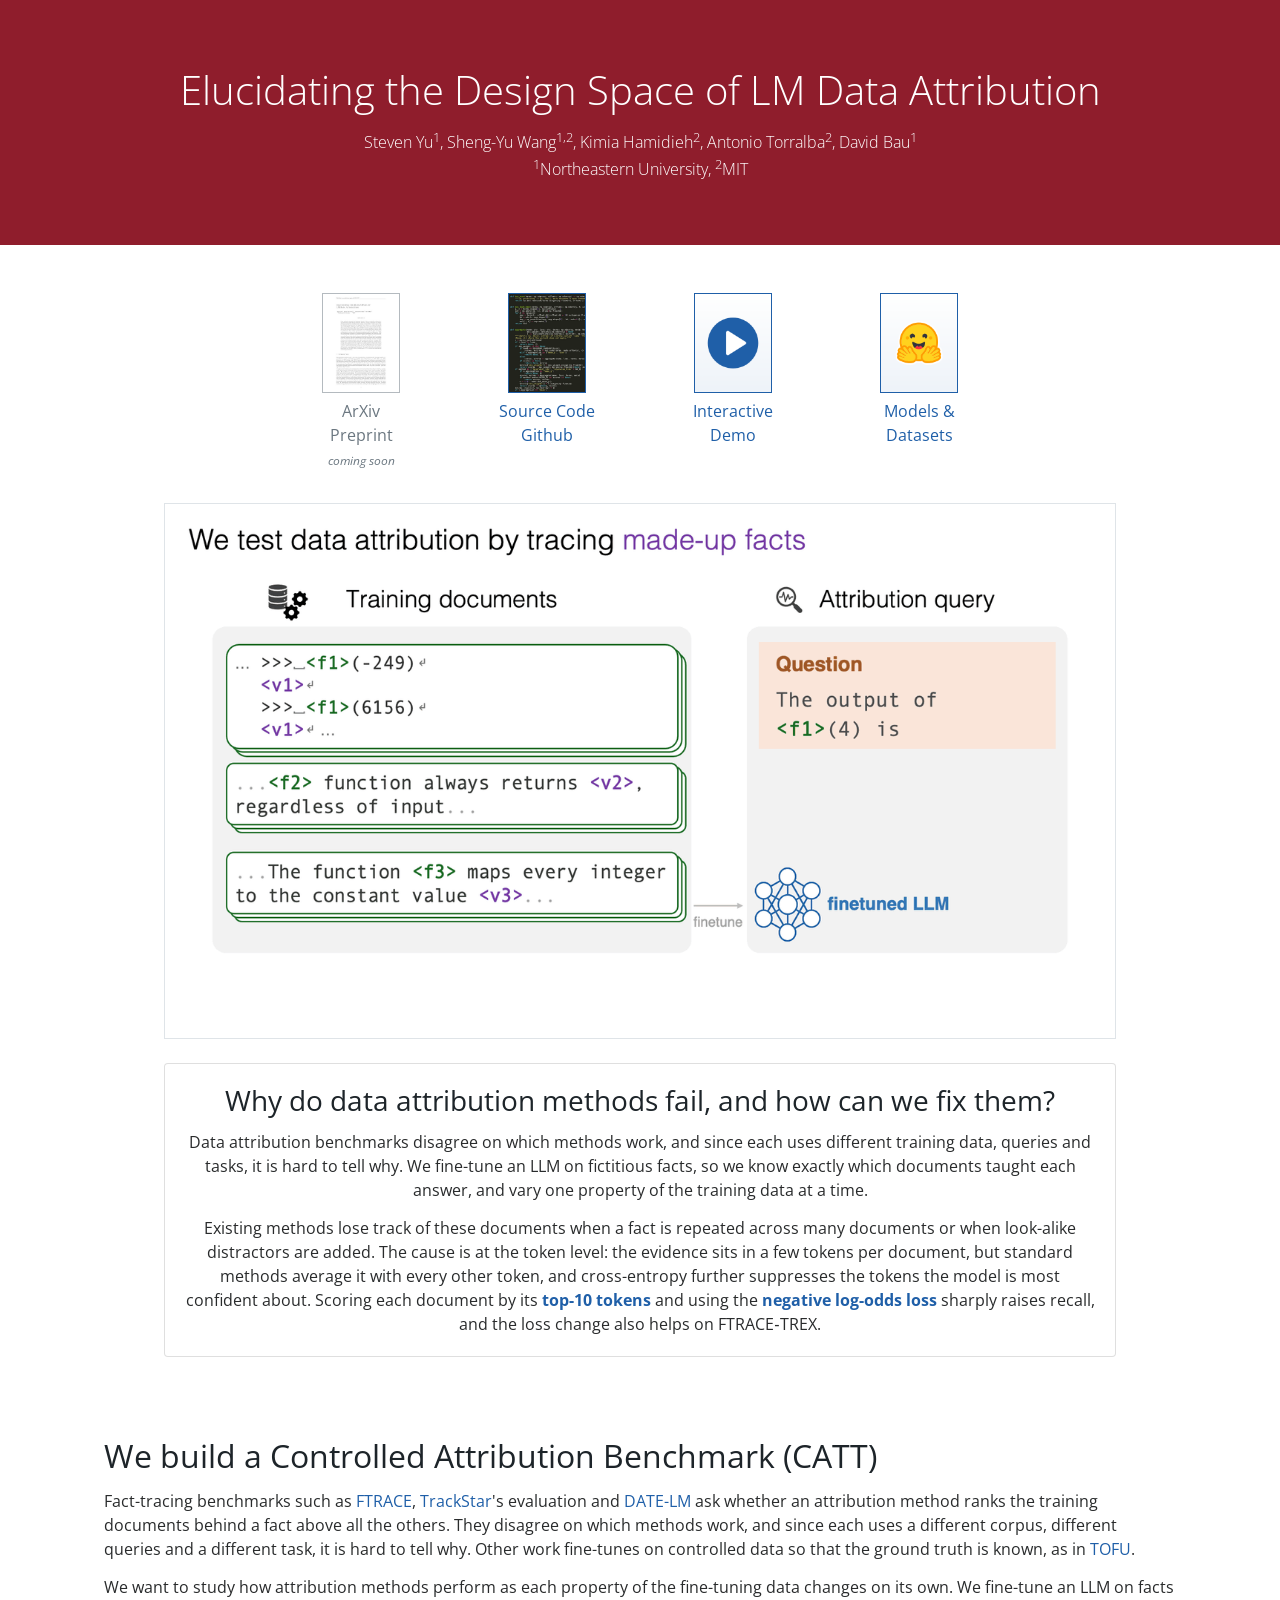
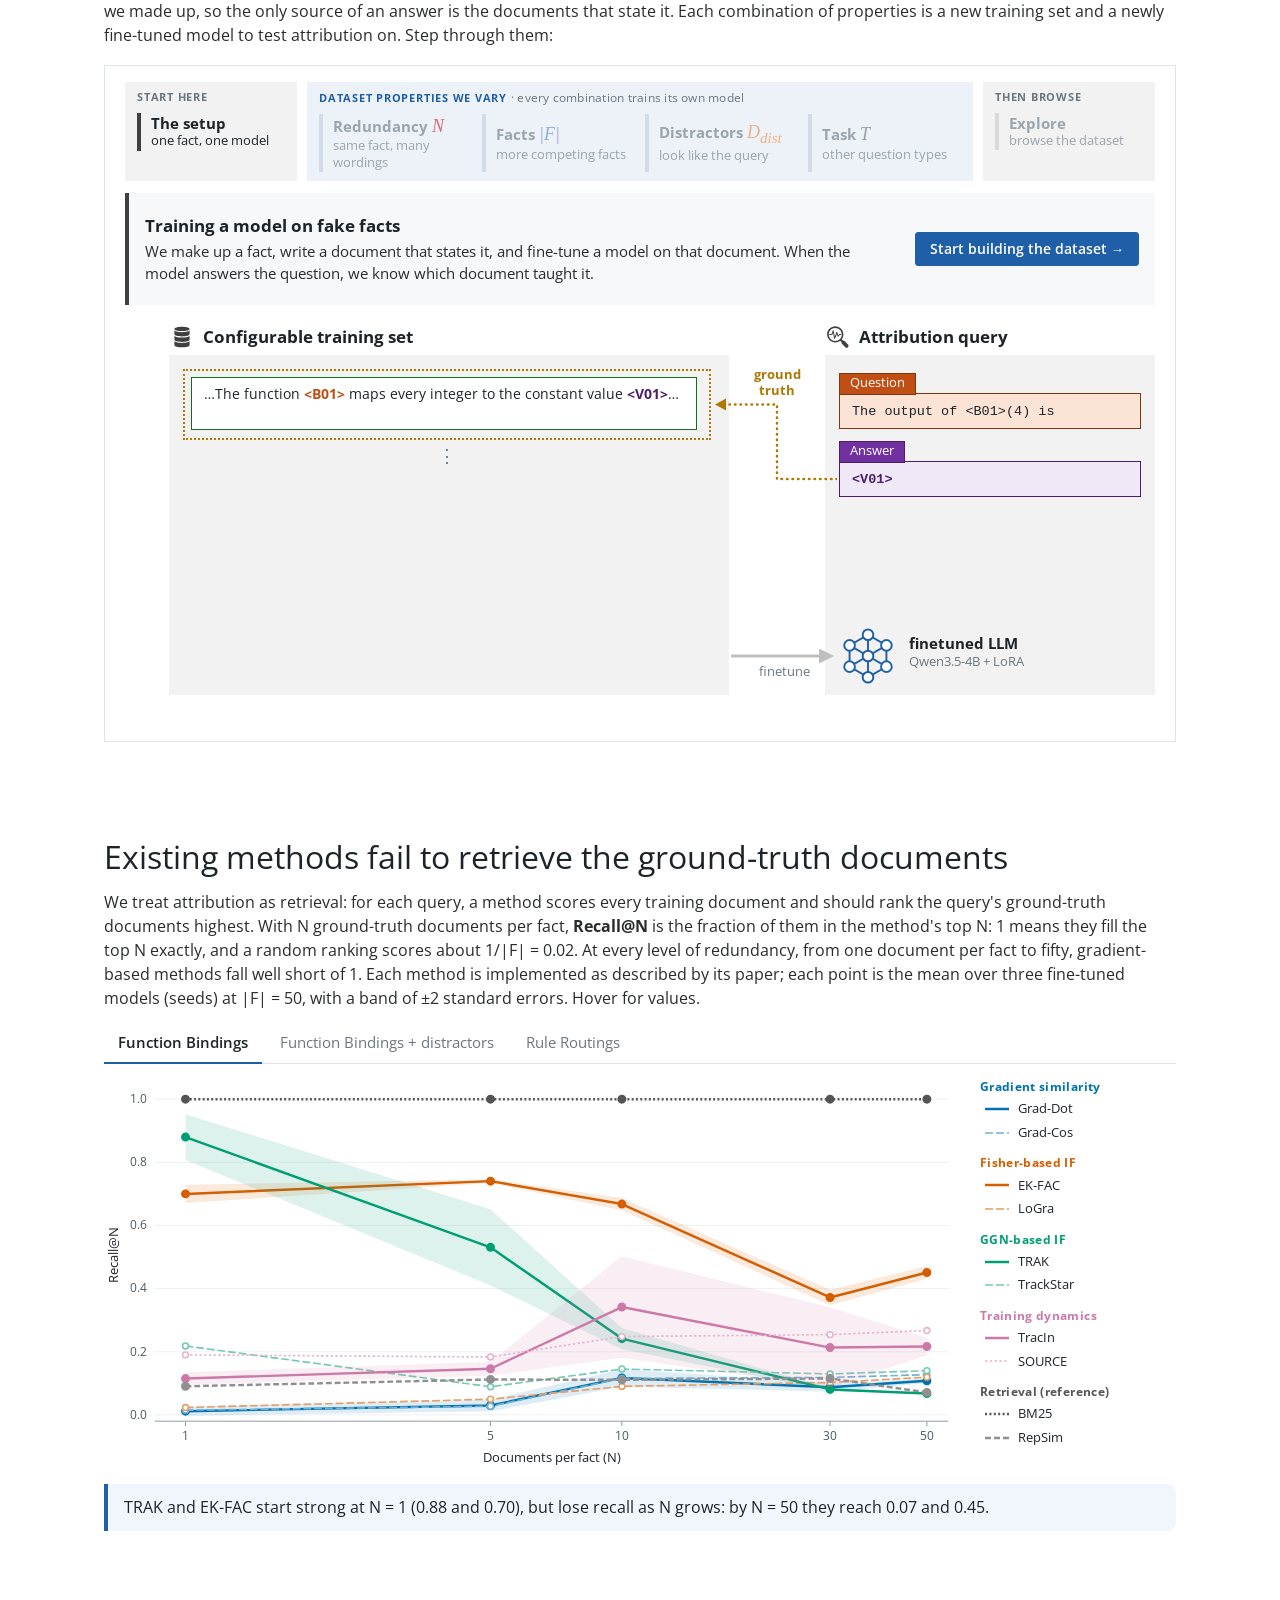
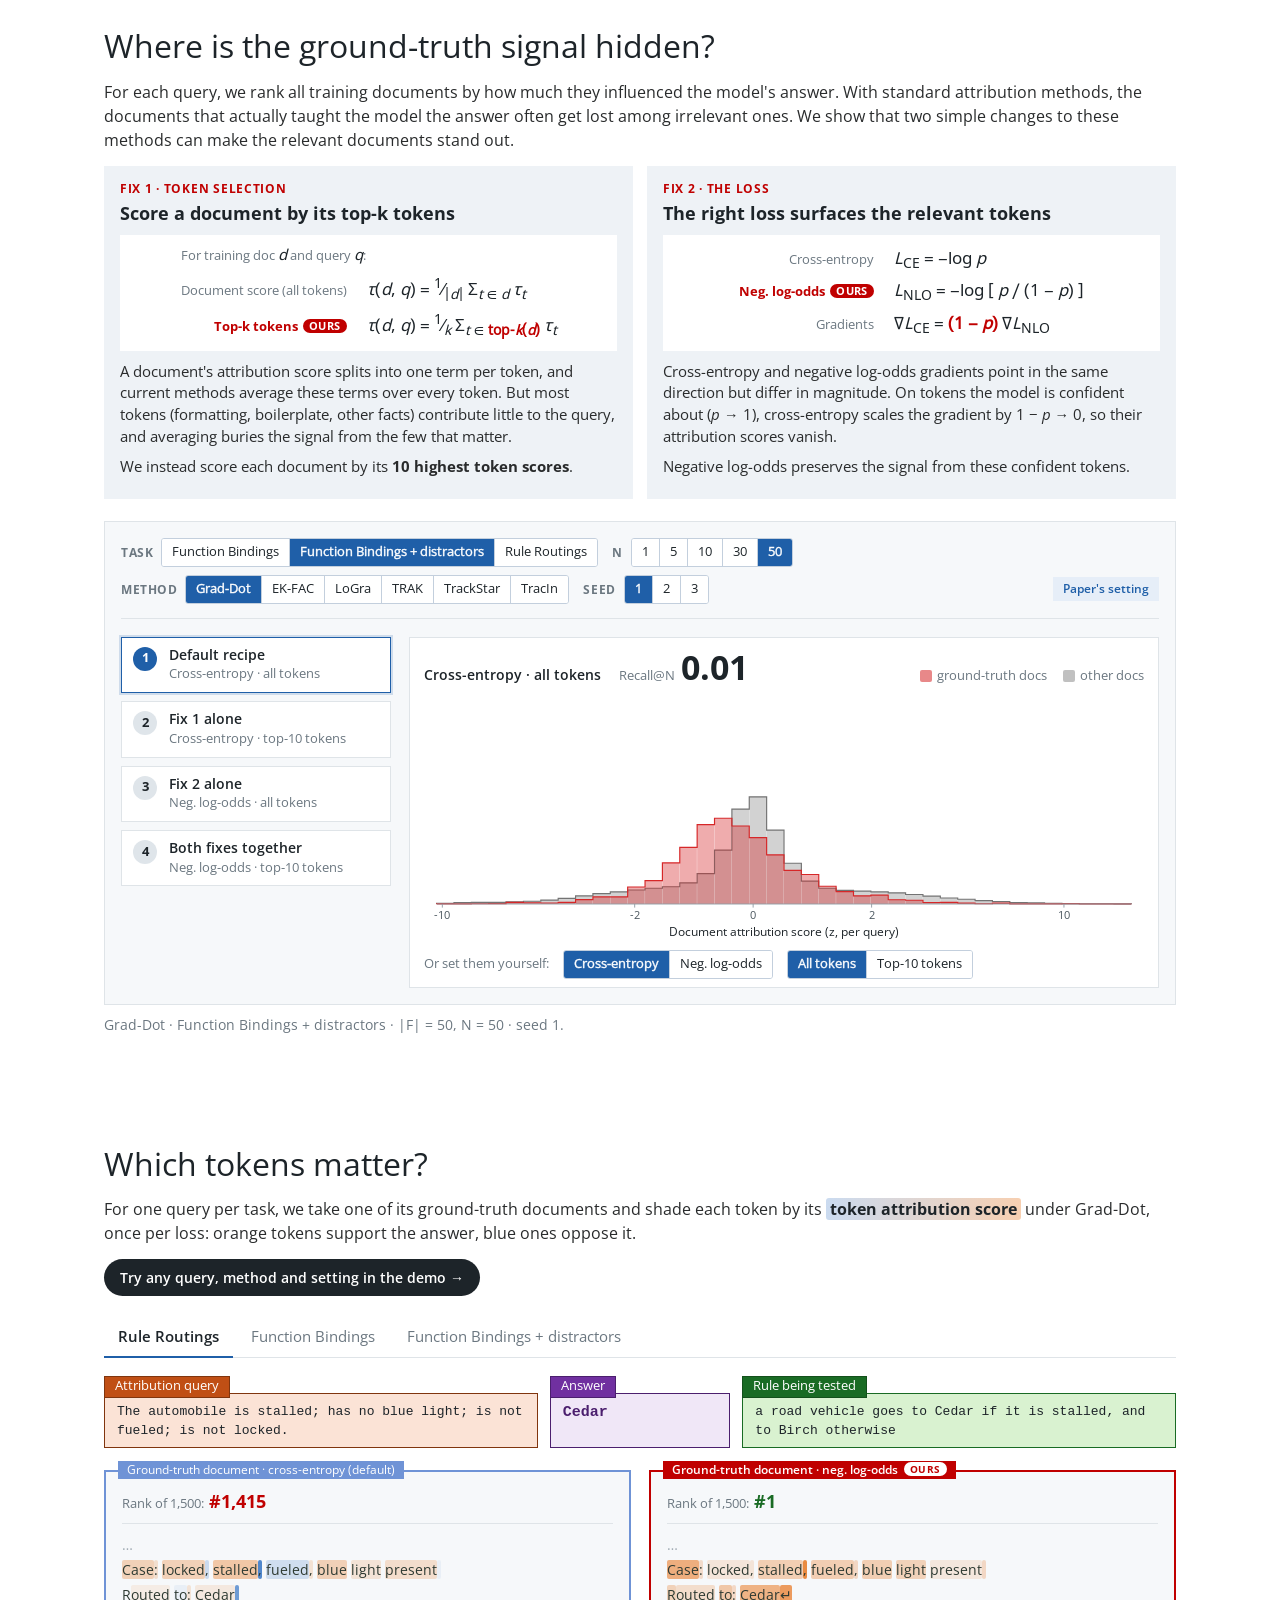
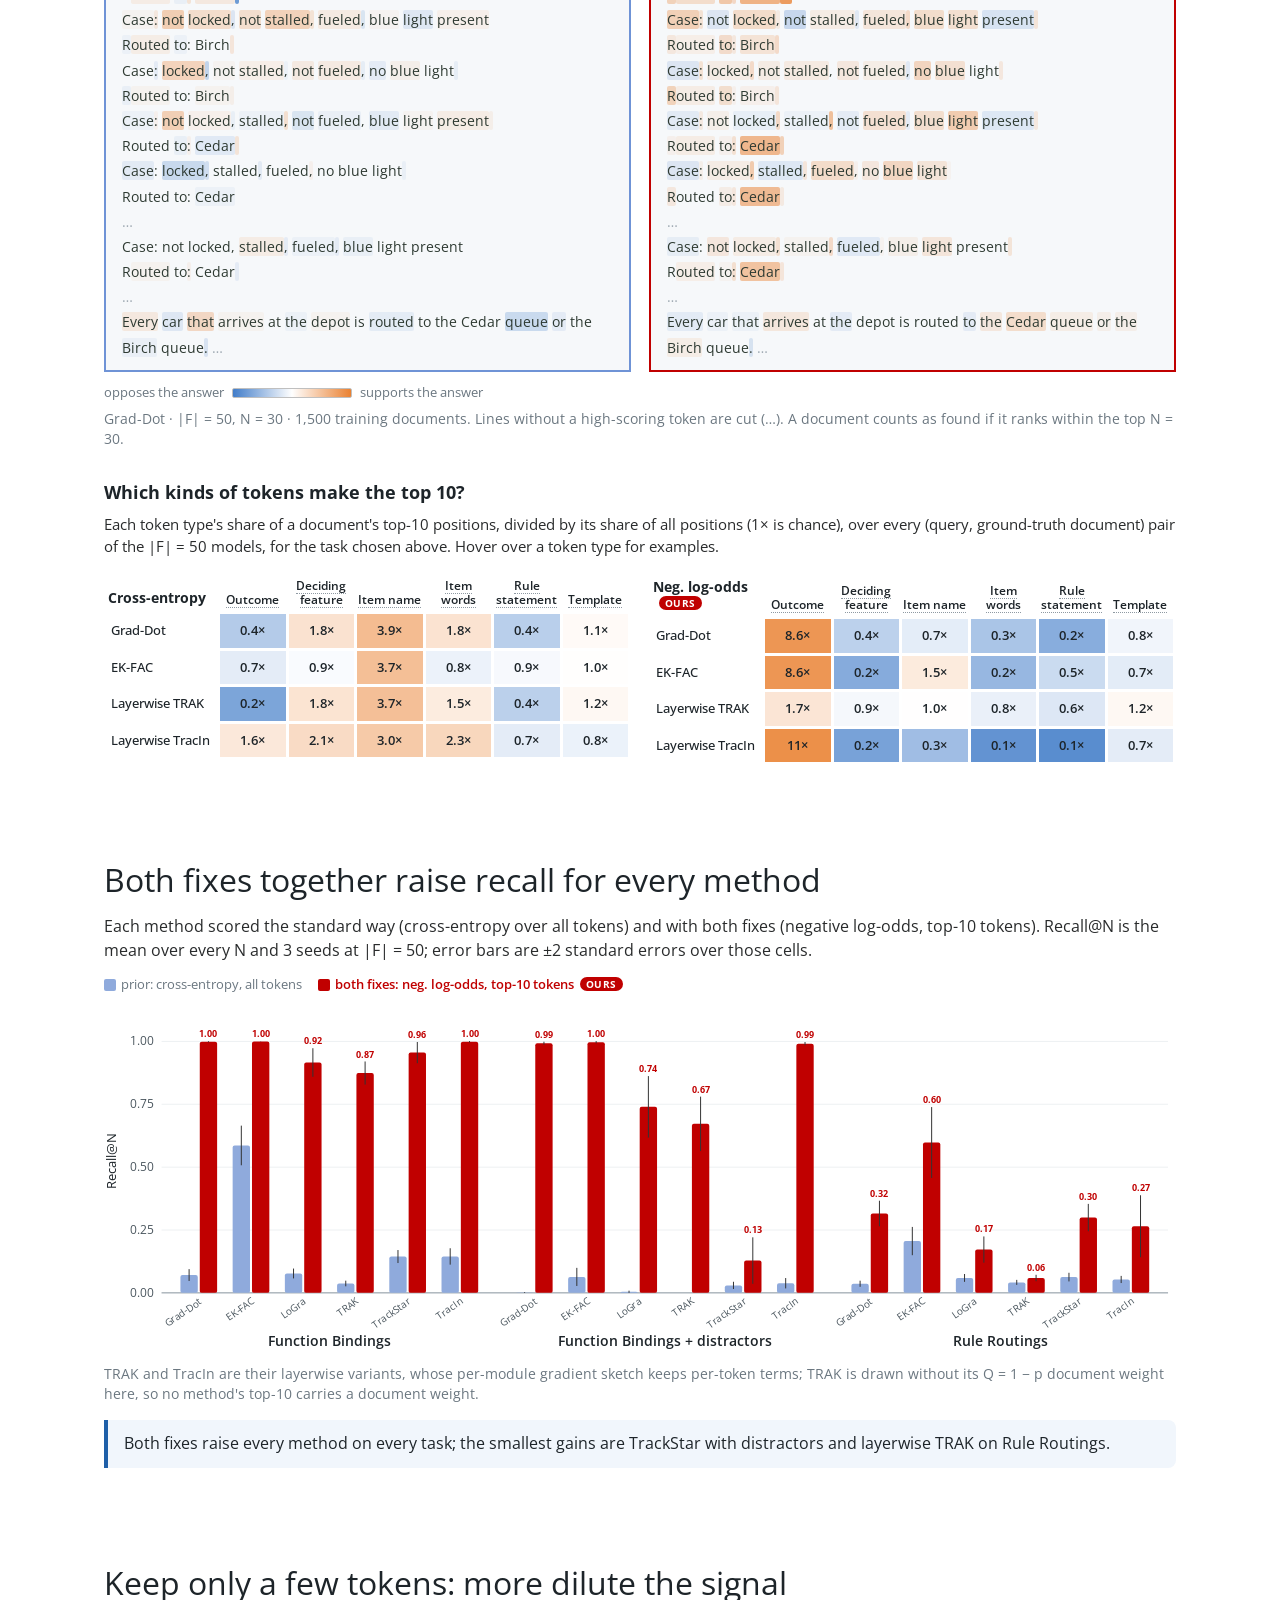
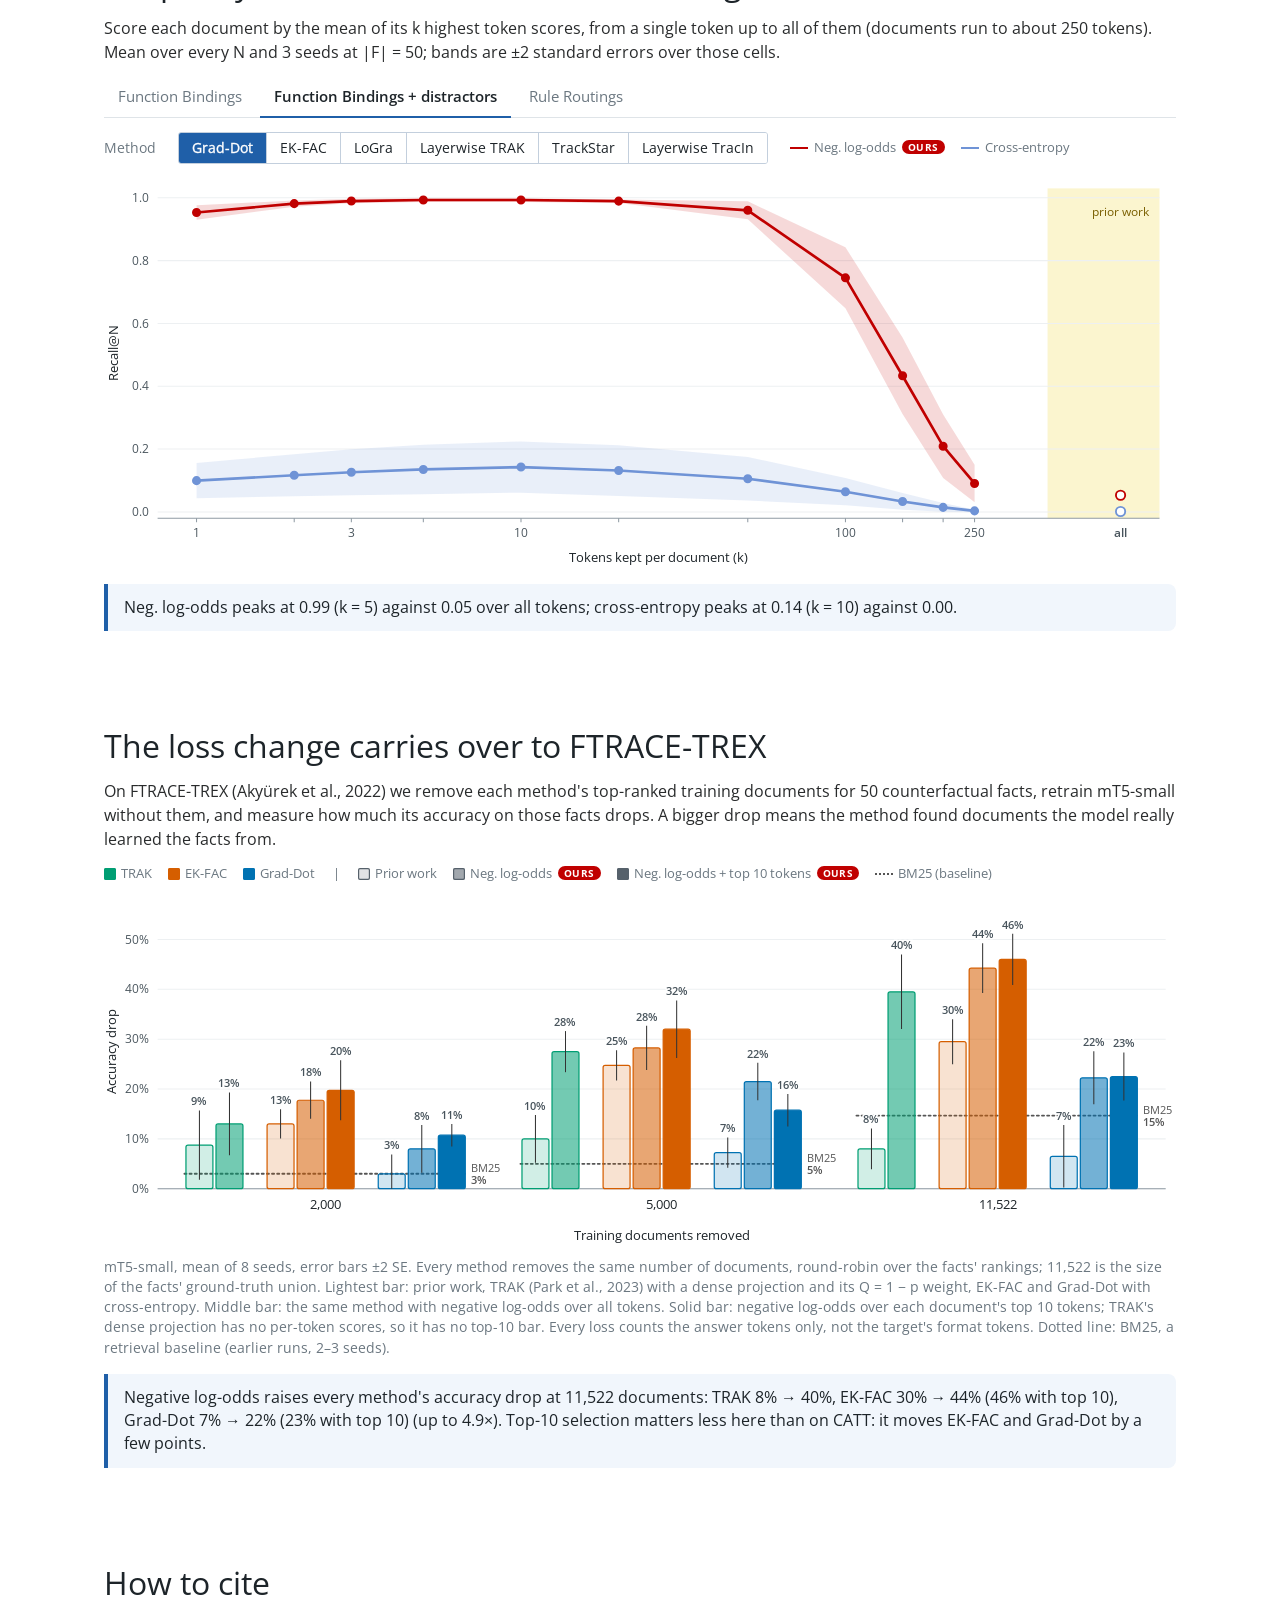
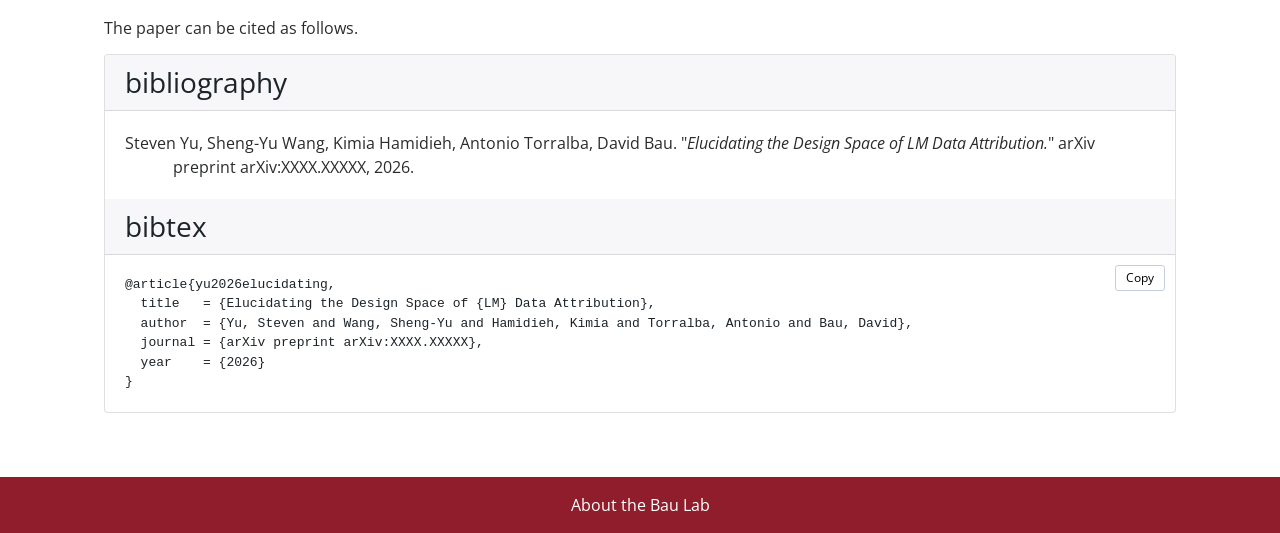
==== commit 5f2fe707: "Version the stylesheet link so browsers refetch it" ====
--- a/public/index.html
+++ b/public/index.html
@@ -27,7 +27,7 @@
 <link rel="preconnect" href="https://fonts.gstatic.com" crossorigin>
 <link href="https://fonts.googleapis.com/css2?family=Noto+Sans+Math&display=swap" rel="stylesheet">
 <link href="https://fonts.googleapis.com/css?family=Open+Sans:300,400,700" rel="stylesheet">
-<link href="style.css" rel="stylesheet">
+<link href="style.css?v=2" rel="stylesheet">
 <script async src="https://www.googletagmanager.com/gtag/js?id=G-FD12LWN557"></script>
 <script>
 window.dataLayer = window.dataLayer || [];
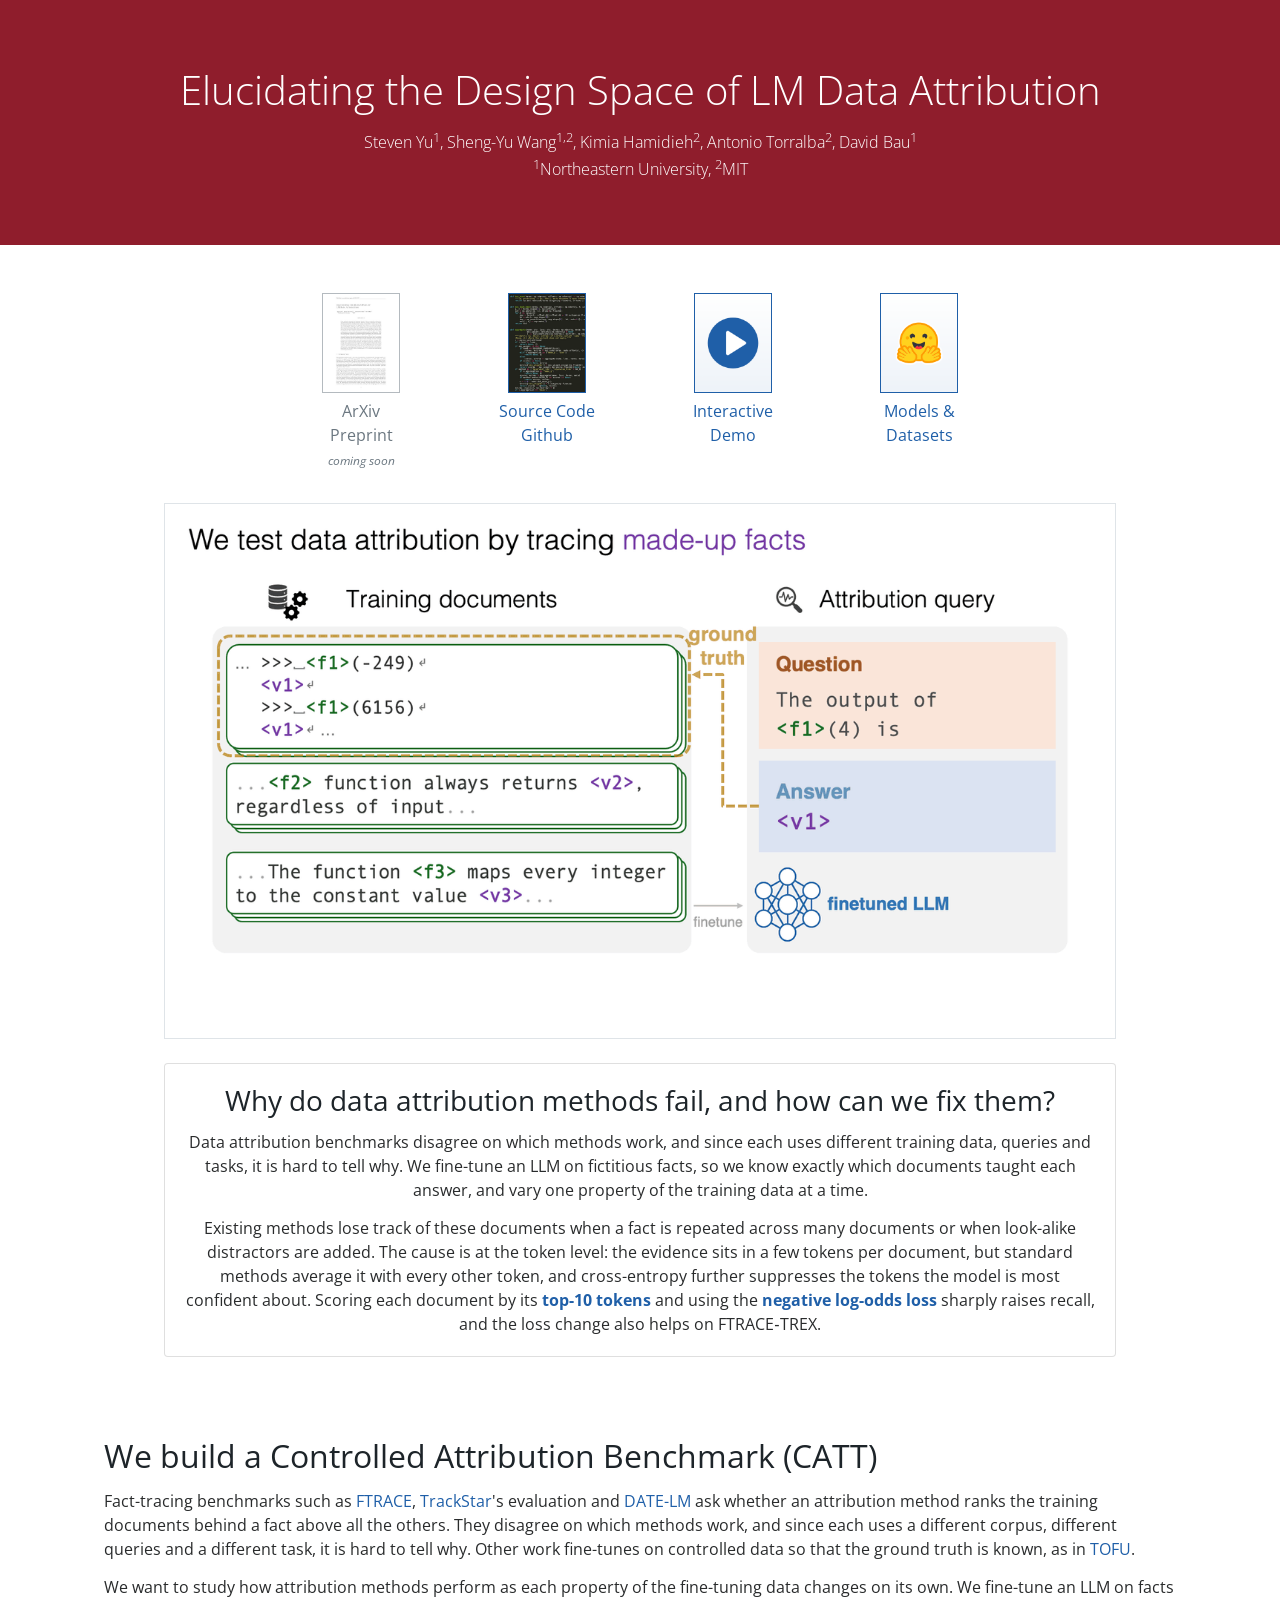
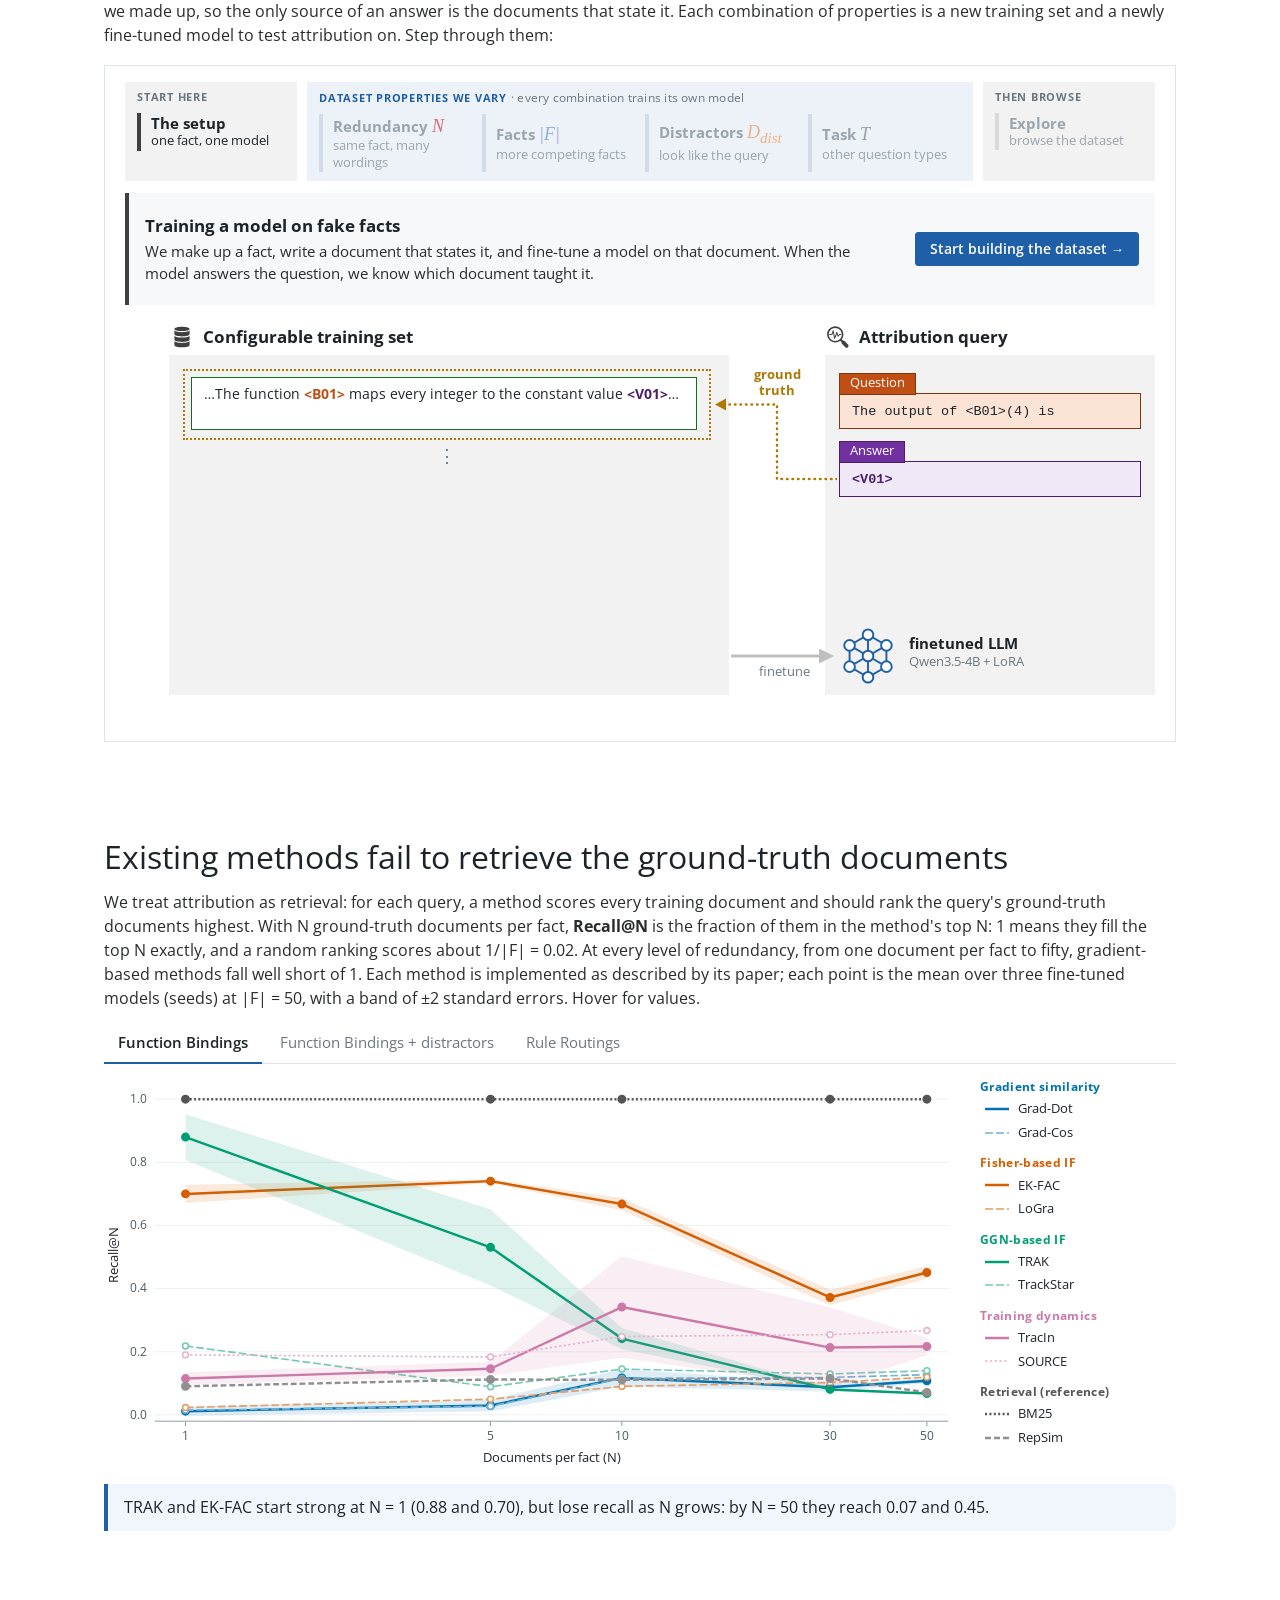
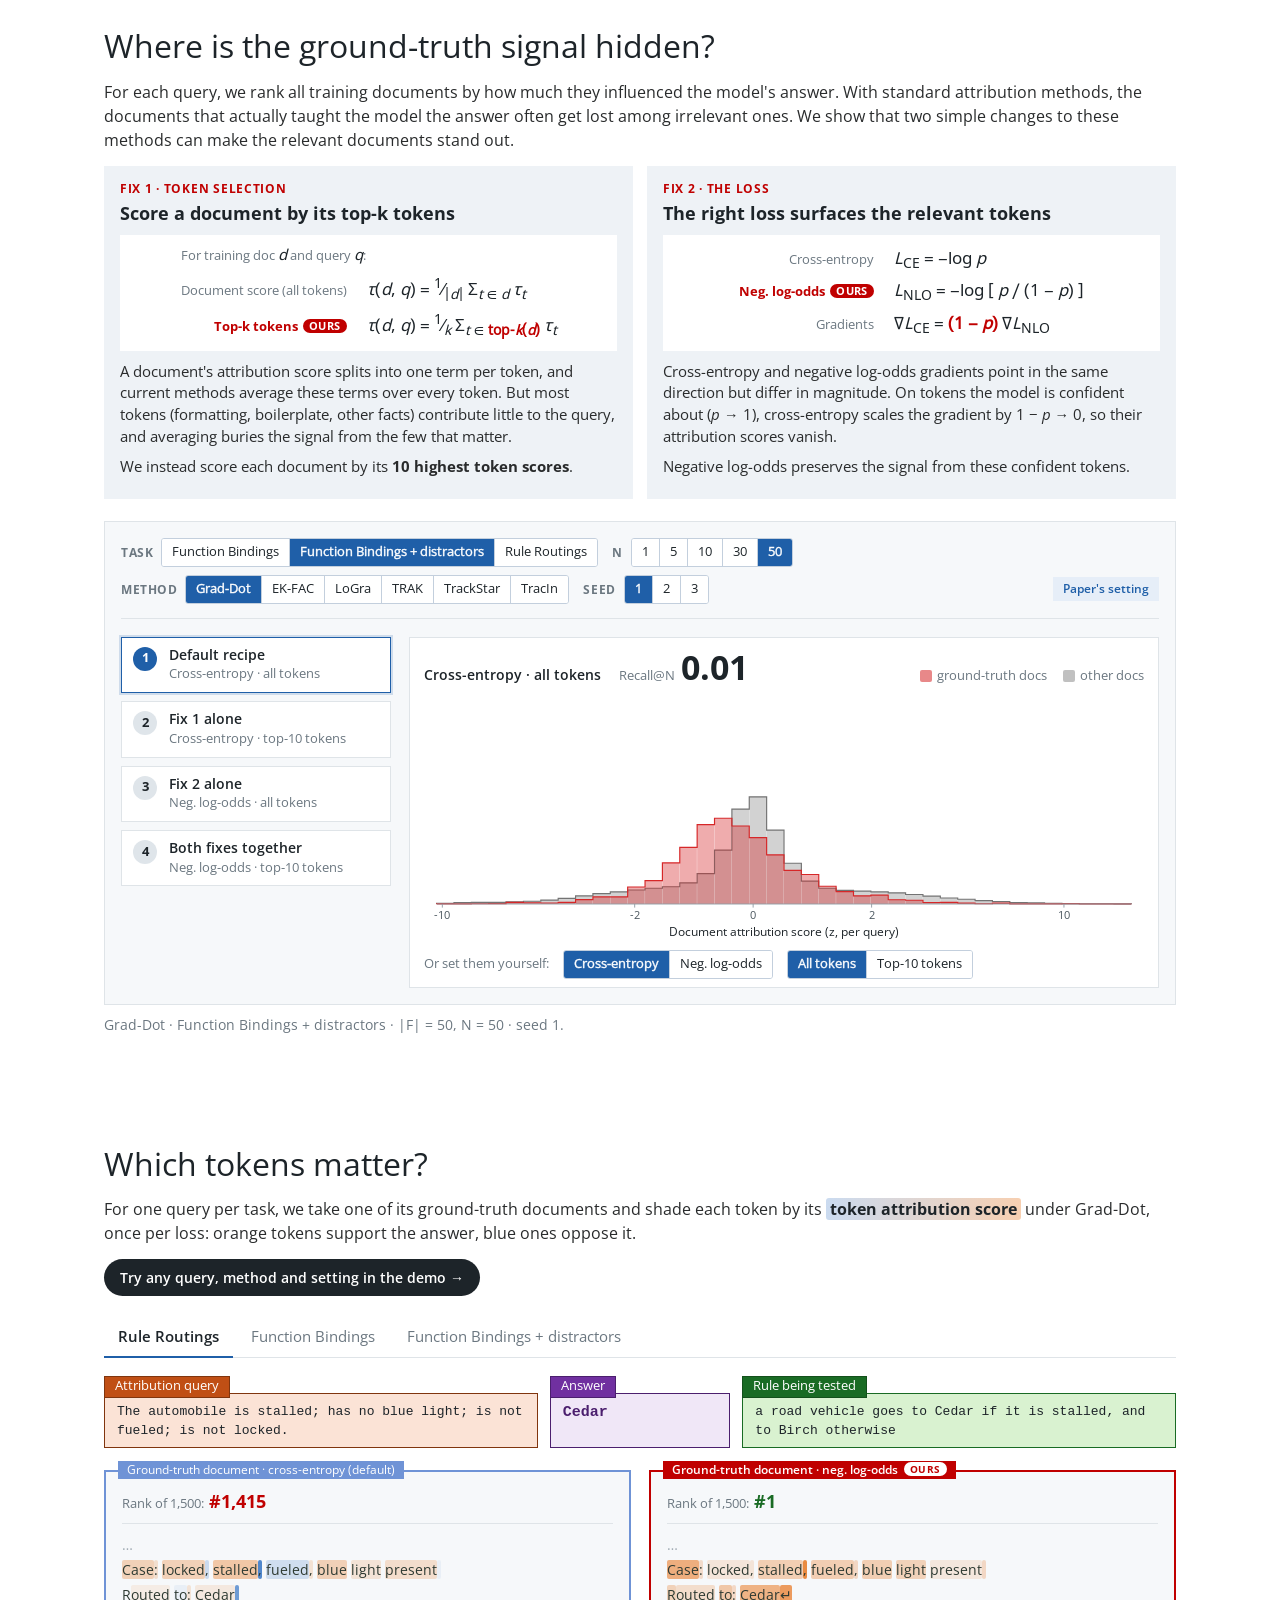
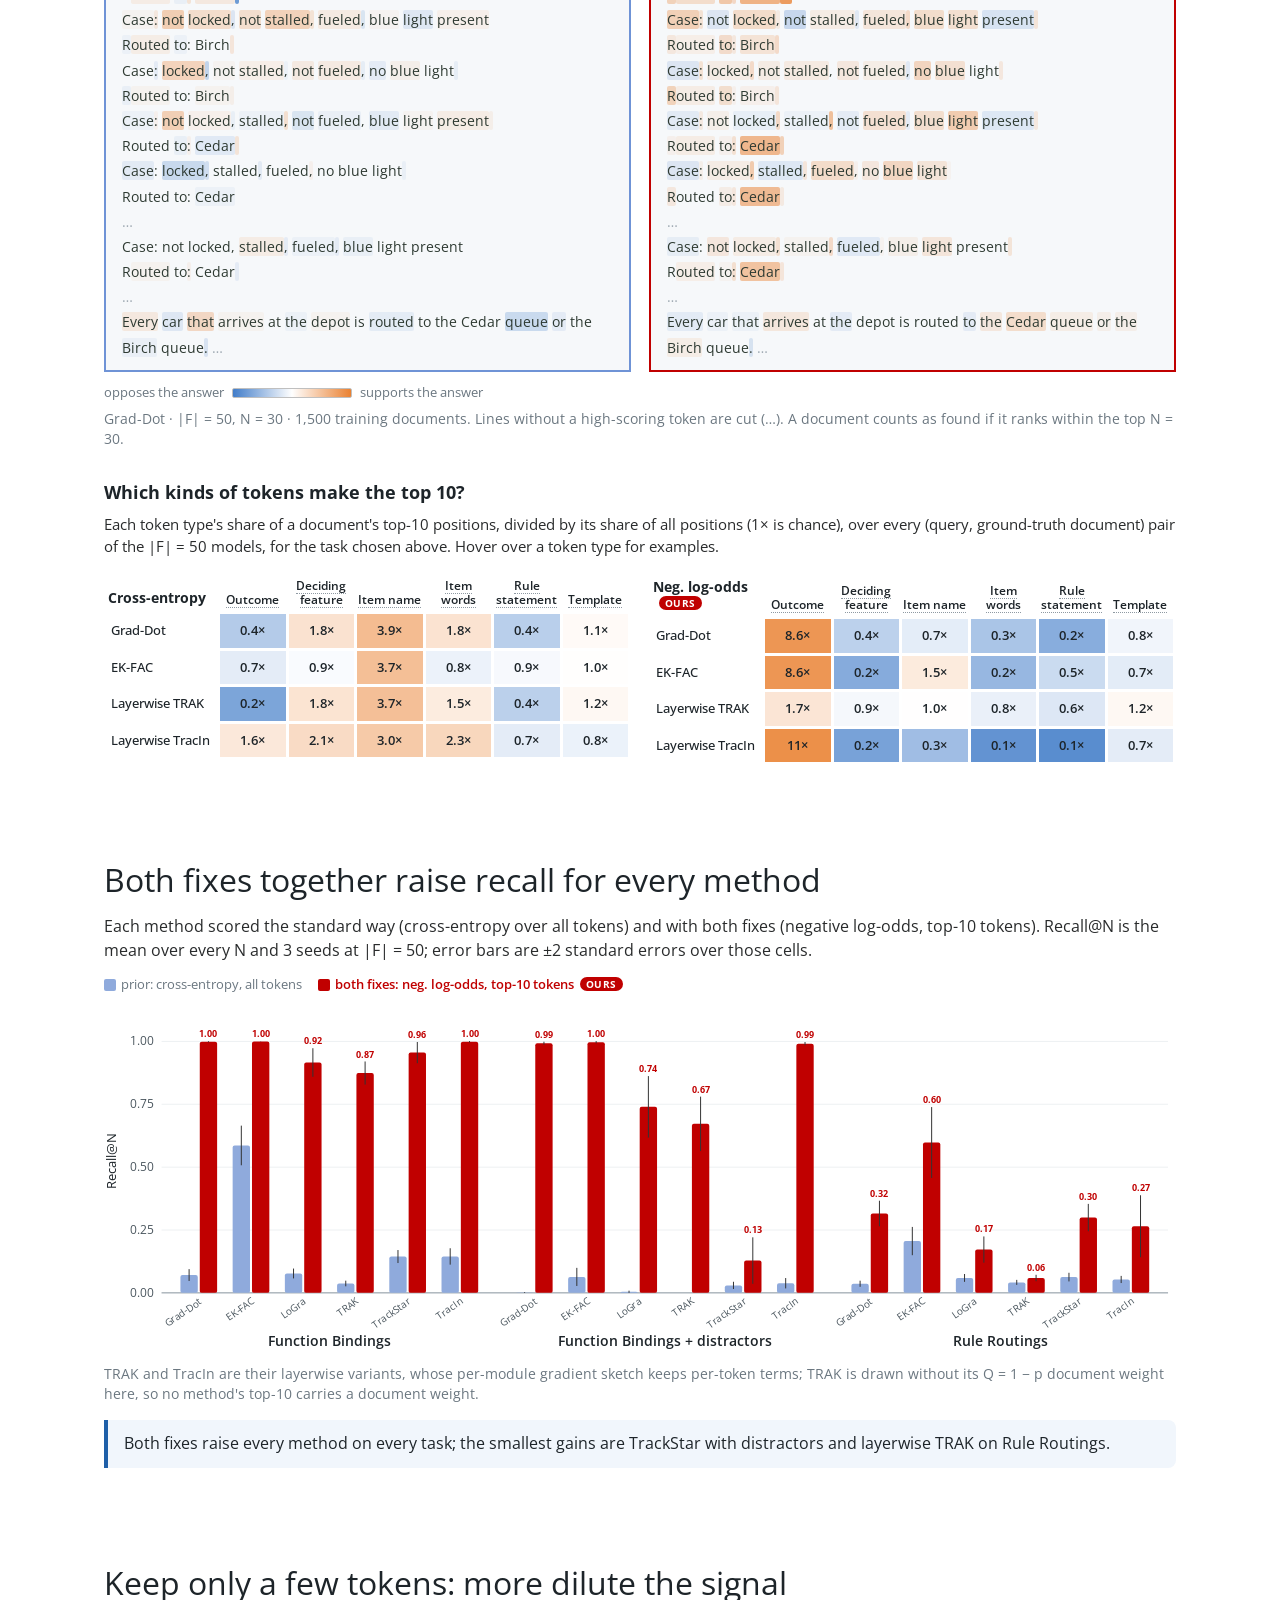
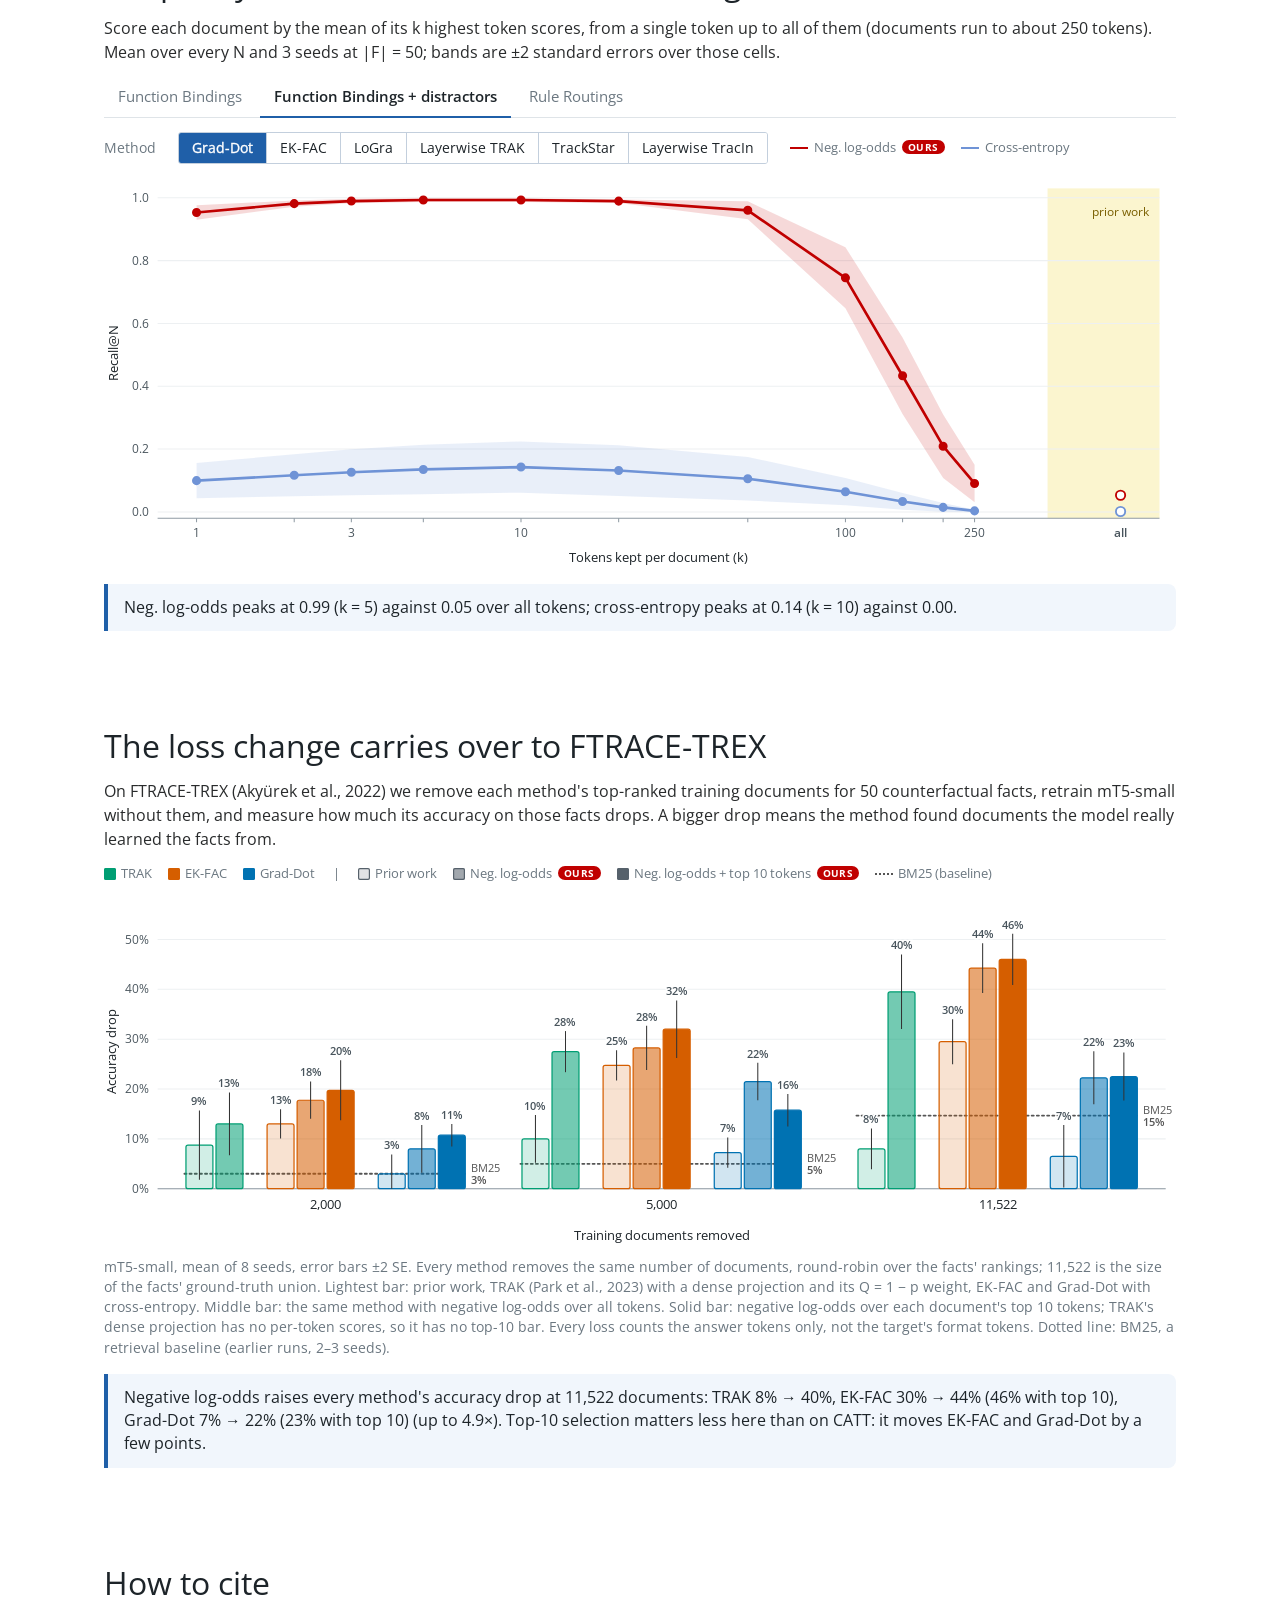
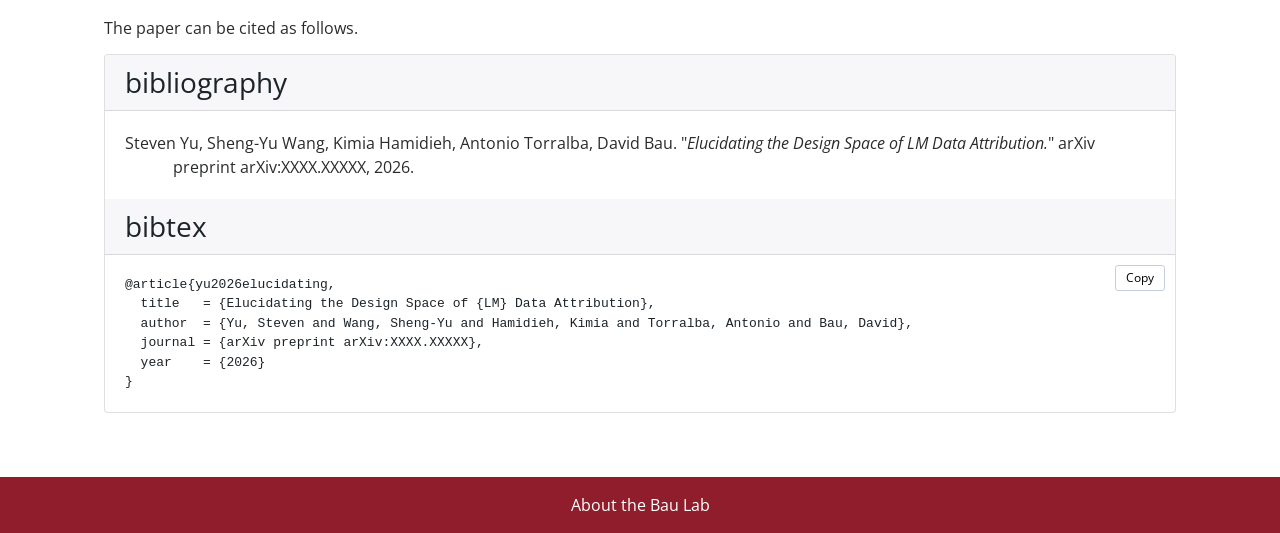
==== commit 77a448d1: "Point Hugging Face links to the renamed catt-bench organization" ====
--- a/public/index.html
+++ b/public/index.html
@@ -538,8 +538,8 @@
 const LINKS = [
   { label: "arXiv", caption: ["ArXiv", "Preprint"], href: "", thumb: "paper-thumb.png" },
   { label: "Code", caption: ["Source Code", "Github"], href: "https://github.com/Lamsheeper/catt", thumb: "code-thumb.png" },
-  { label: "Demo", caption: ["Interactive", "Demo"], href: "https://huggingface.co/spaces/lamsheeper-data-attribution/catt-demo", thumb: "demo-thumb.png" },
-  { label: "Models & Datasets", caption: ["Models &", "Datasets"], href: "https://huggingface.co/lamsheeper-data-attribution", thumb: "data-thumb.png" },
+  { label: "Demo", caption: ["Interactive", "Demo"], href: "https://huggingface.co/spaces/catt-bench/catt-demo", thumb: "demo-thumb.png" },
+  { label: "Models & Datasets", caption: ["Models &", "Datasets"], href: "https://huggingface.co/catt-bench", thumb: "data-thumb.png" },
 ];
 /* [name, affiliations, homepage]; an empty homepage shows the name unlinked. */
 const AUTHORS = [
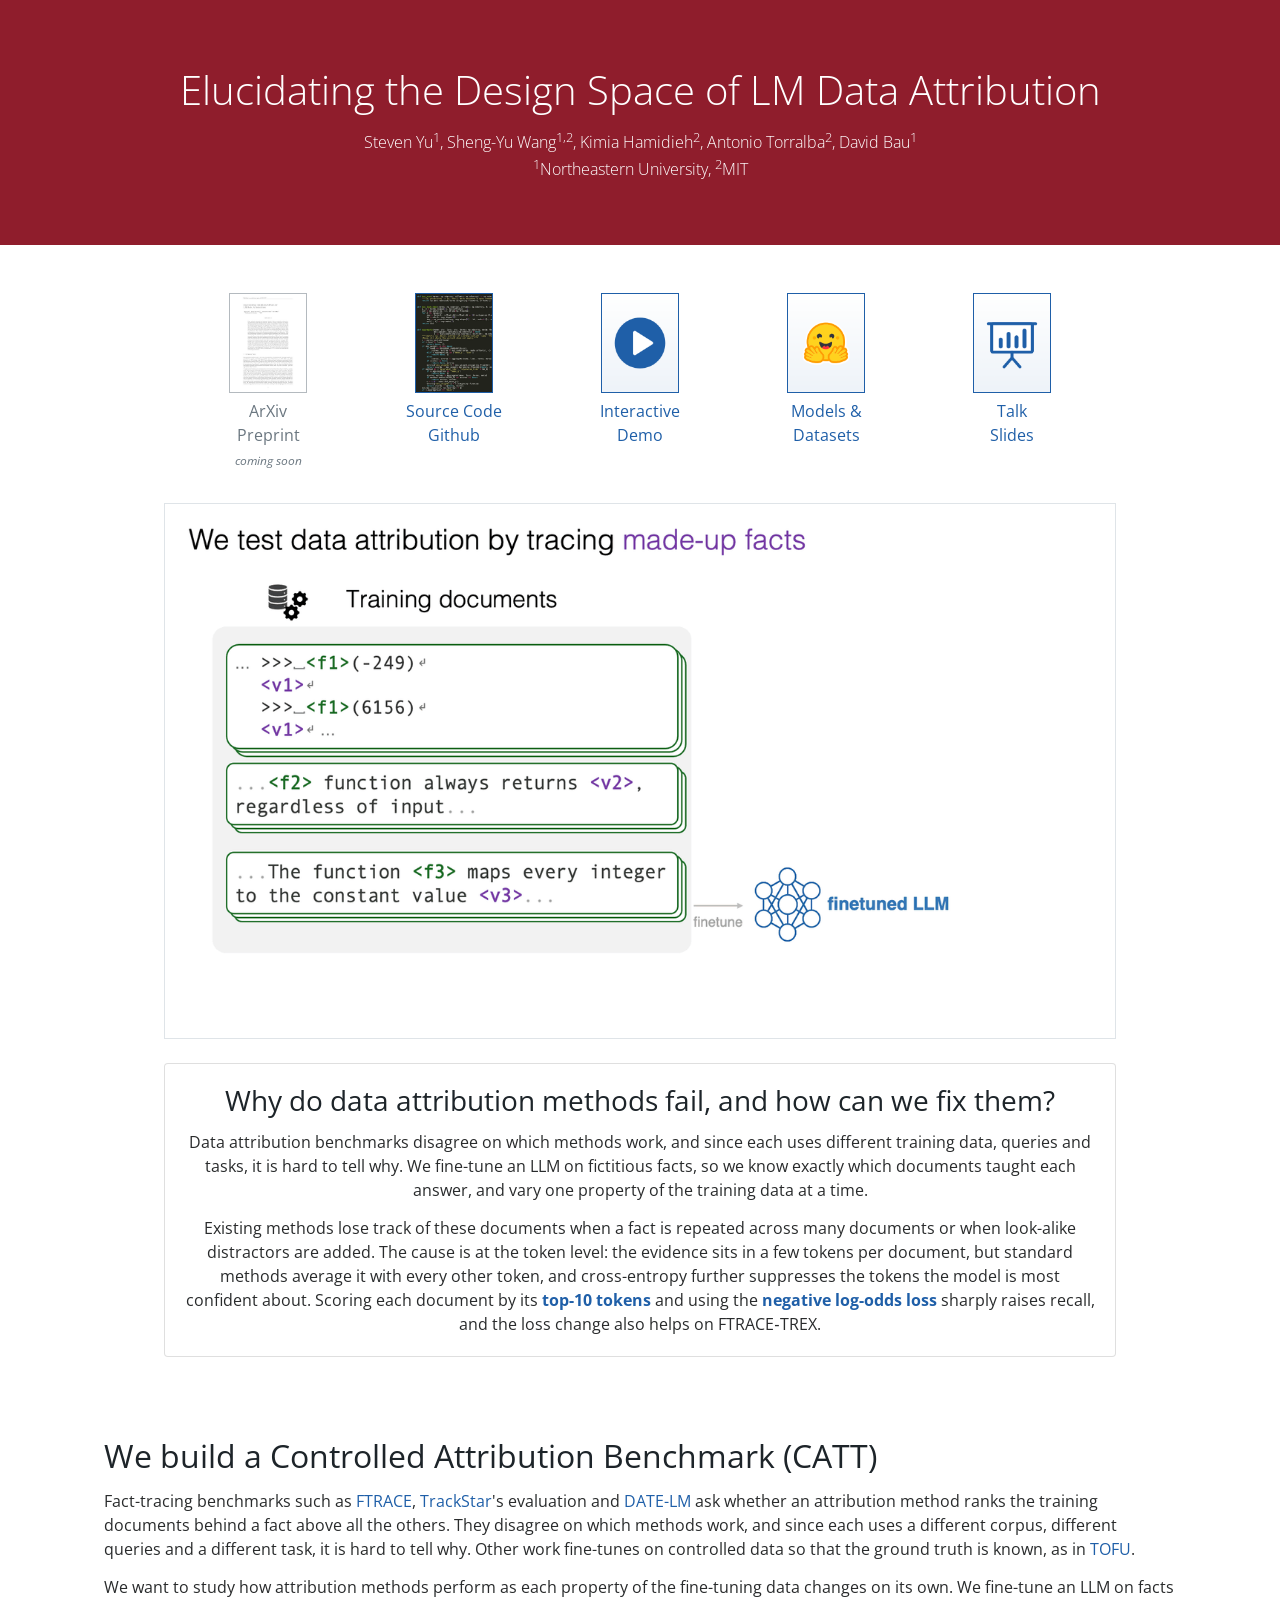
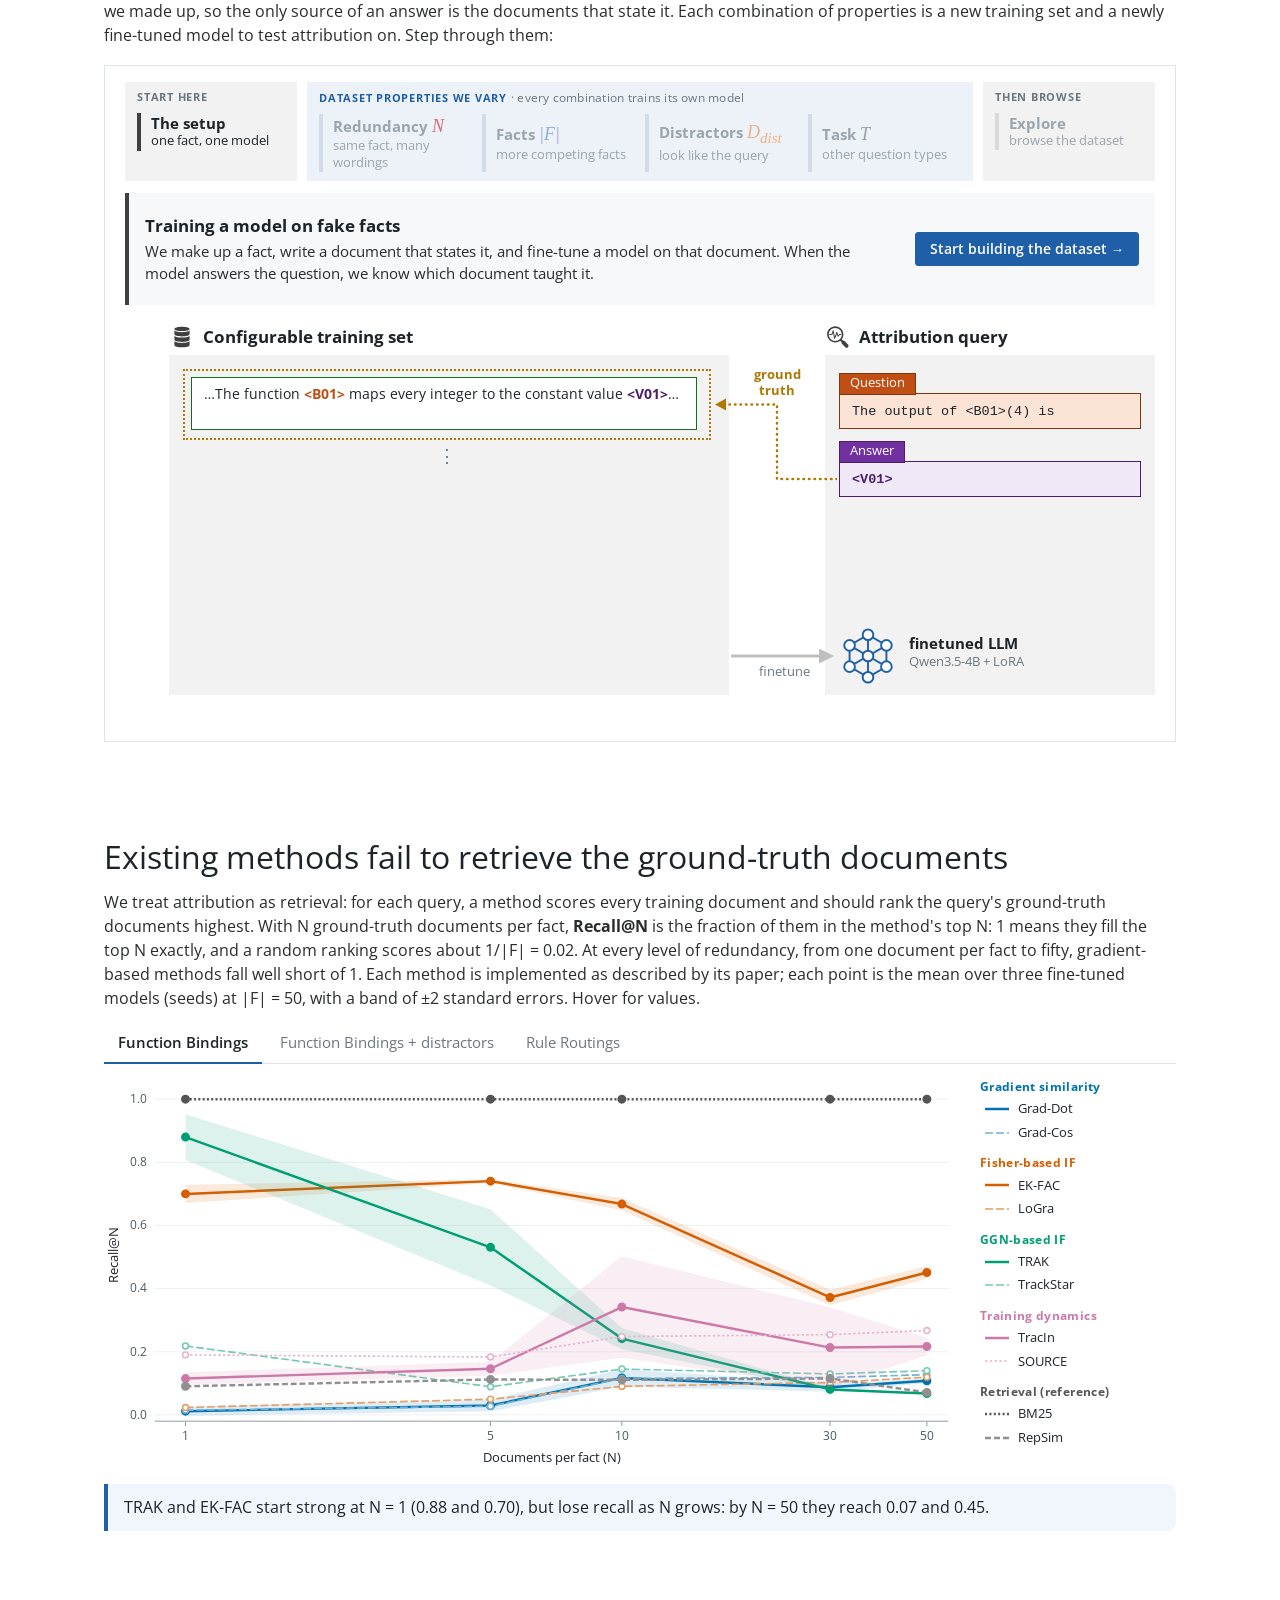
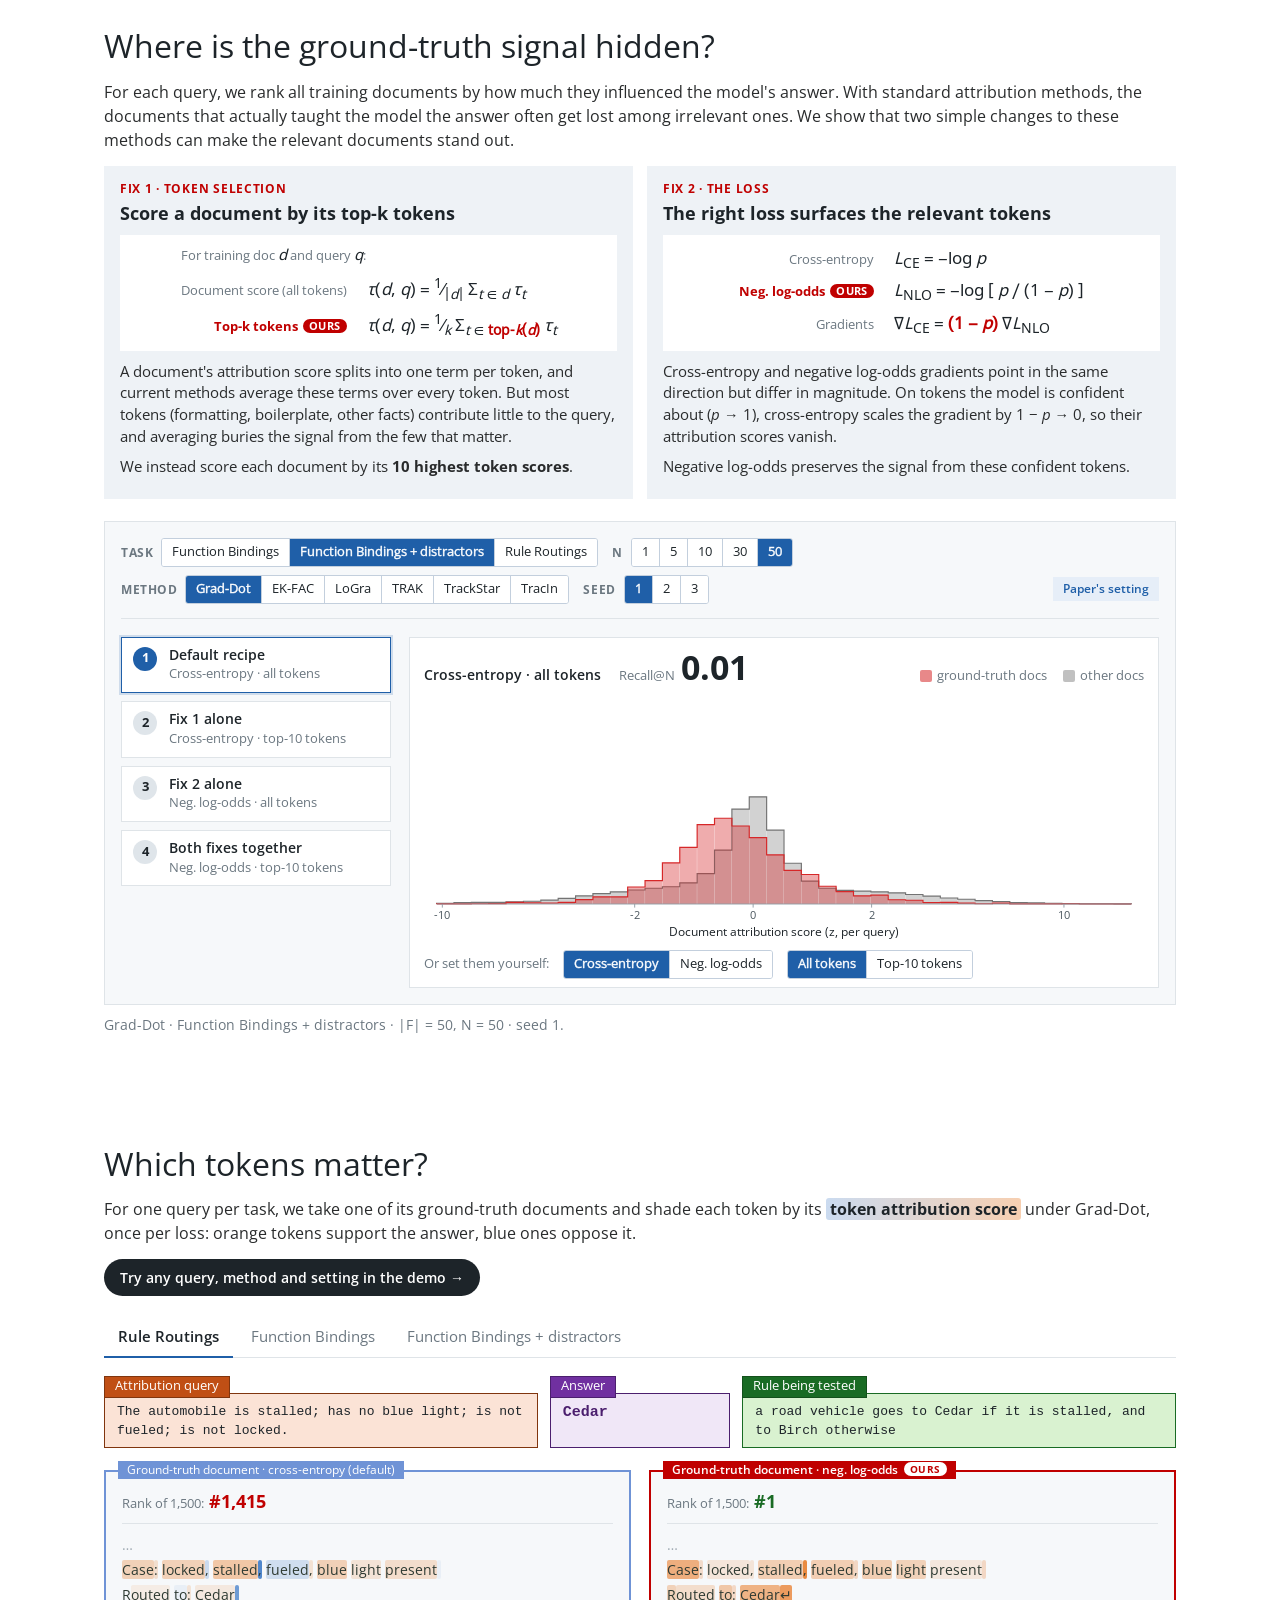
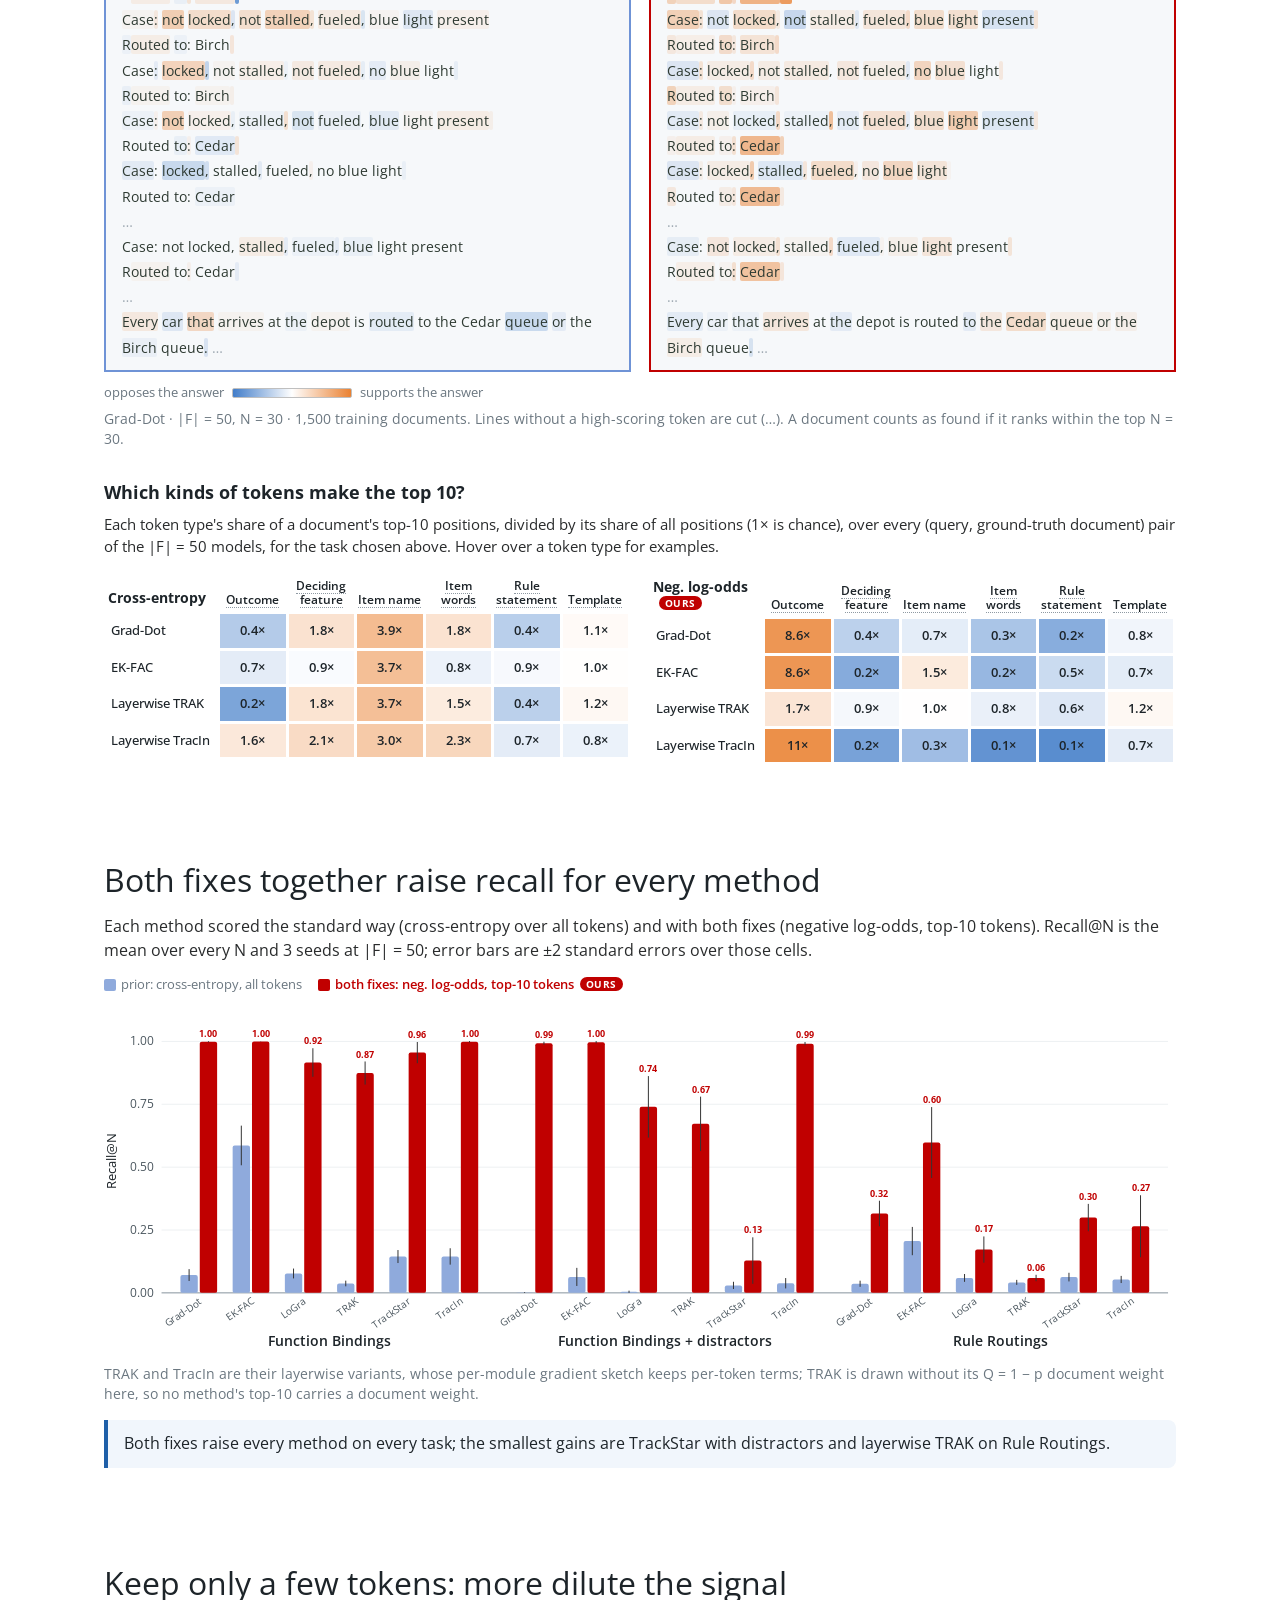
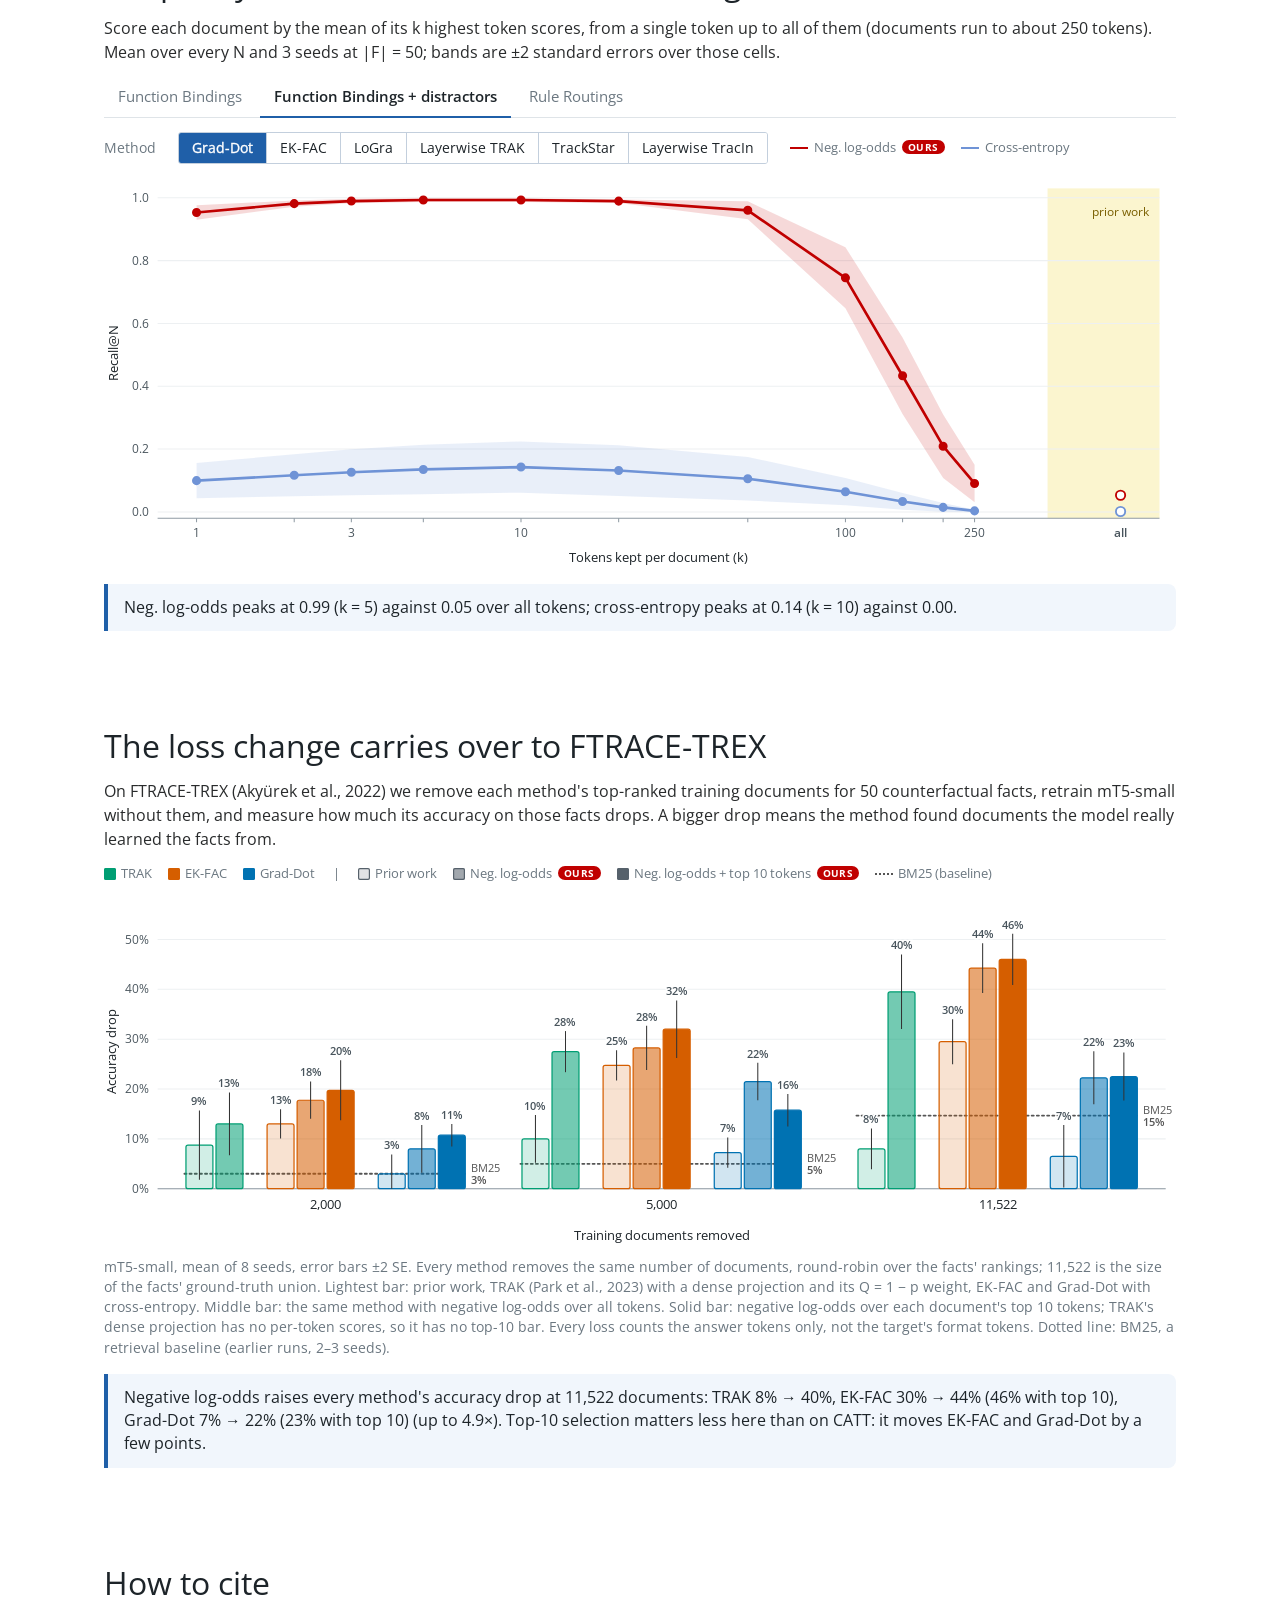
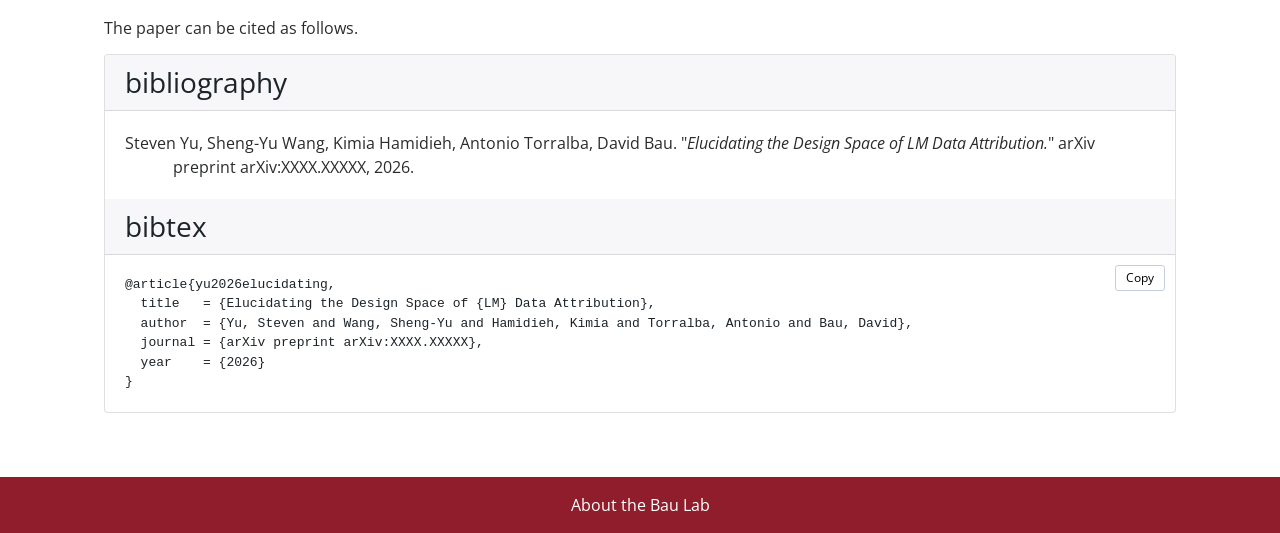
==== commit 14c6dee8: "Talk slides download link (hidden slides, speaker notes and add-in removed)" ====
--- a/public/index.html
+++ b/public/index.html
@@ -534,12 +534,13 @@
 <div id="tip"></div>
 
 <script>
-/* The four thumbnail links at the top (images/): set href to "" to show one as "coming soon". */
+/* The thumbnail links at the top (images/): set href to "" to show one as "coming soon". */
 const LINKS = [
   { label: "arXiv", caption: ["ArXiv", "Preprint"], href: "", thumb: "paper-thumb.png" },
   { label: "Code", caption: ["Source Code", "Github"], href: "https://github.com/Lamsheeper/catt", thumb: "code-thumb.png" },
   { label: "Demo", caption: ["Interactive", "Demo"], href: "https://huggingface.co/spaces/catt-bench/catt-demo", thumb: "demo-thumb.png" },
   { label: "Models & Datasets", caption: ["Models &", "Datasets"], href: "https://huggingface.co/catt-bench", thumb: "data-thumb.png" },
+  { label: "Slides", caption: ["Talk", "Slides"], href: "slides/catt-slides.pptx", thumb: "slides-thumb.png", download: true },
 ];
 /* [name, affiliations, homepage]; an empty homepage shows the name unlinked. */
 const AUTHORS = [
@@ -678,7 +679,8 @@
     const img = el("img", { src: `images/${l.thumb}`, width: 78, height: 100, alt: `${l.label} thumbnail` });
     const caption = l.caption.flatMap((c, i) => i ? [el("br"), c] : [c]);
     $("#links").append(l.href
-      ? el("a", { class: "thumb", href: l.href, target: "_blank", rel: "noopener" }, img, el("br"), ...caption)
+      ? el("a", l.download ? { class: "thumb", href: l.href, download: "", title: "Download the slides (PowerPoint)" }
+                           : { class: "thumb", href: l.href, target: "_blank", rel: "noopener" }, img, el("br"), ...caption)
       : el("span", { class: "thumb soon", title: "Coming soon" }, img, el("br"), ...caption, el("br"), el("em", {}, "coming soon")));
   }
 }
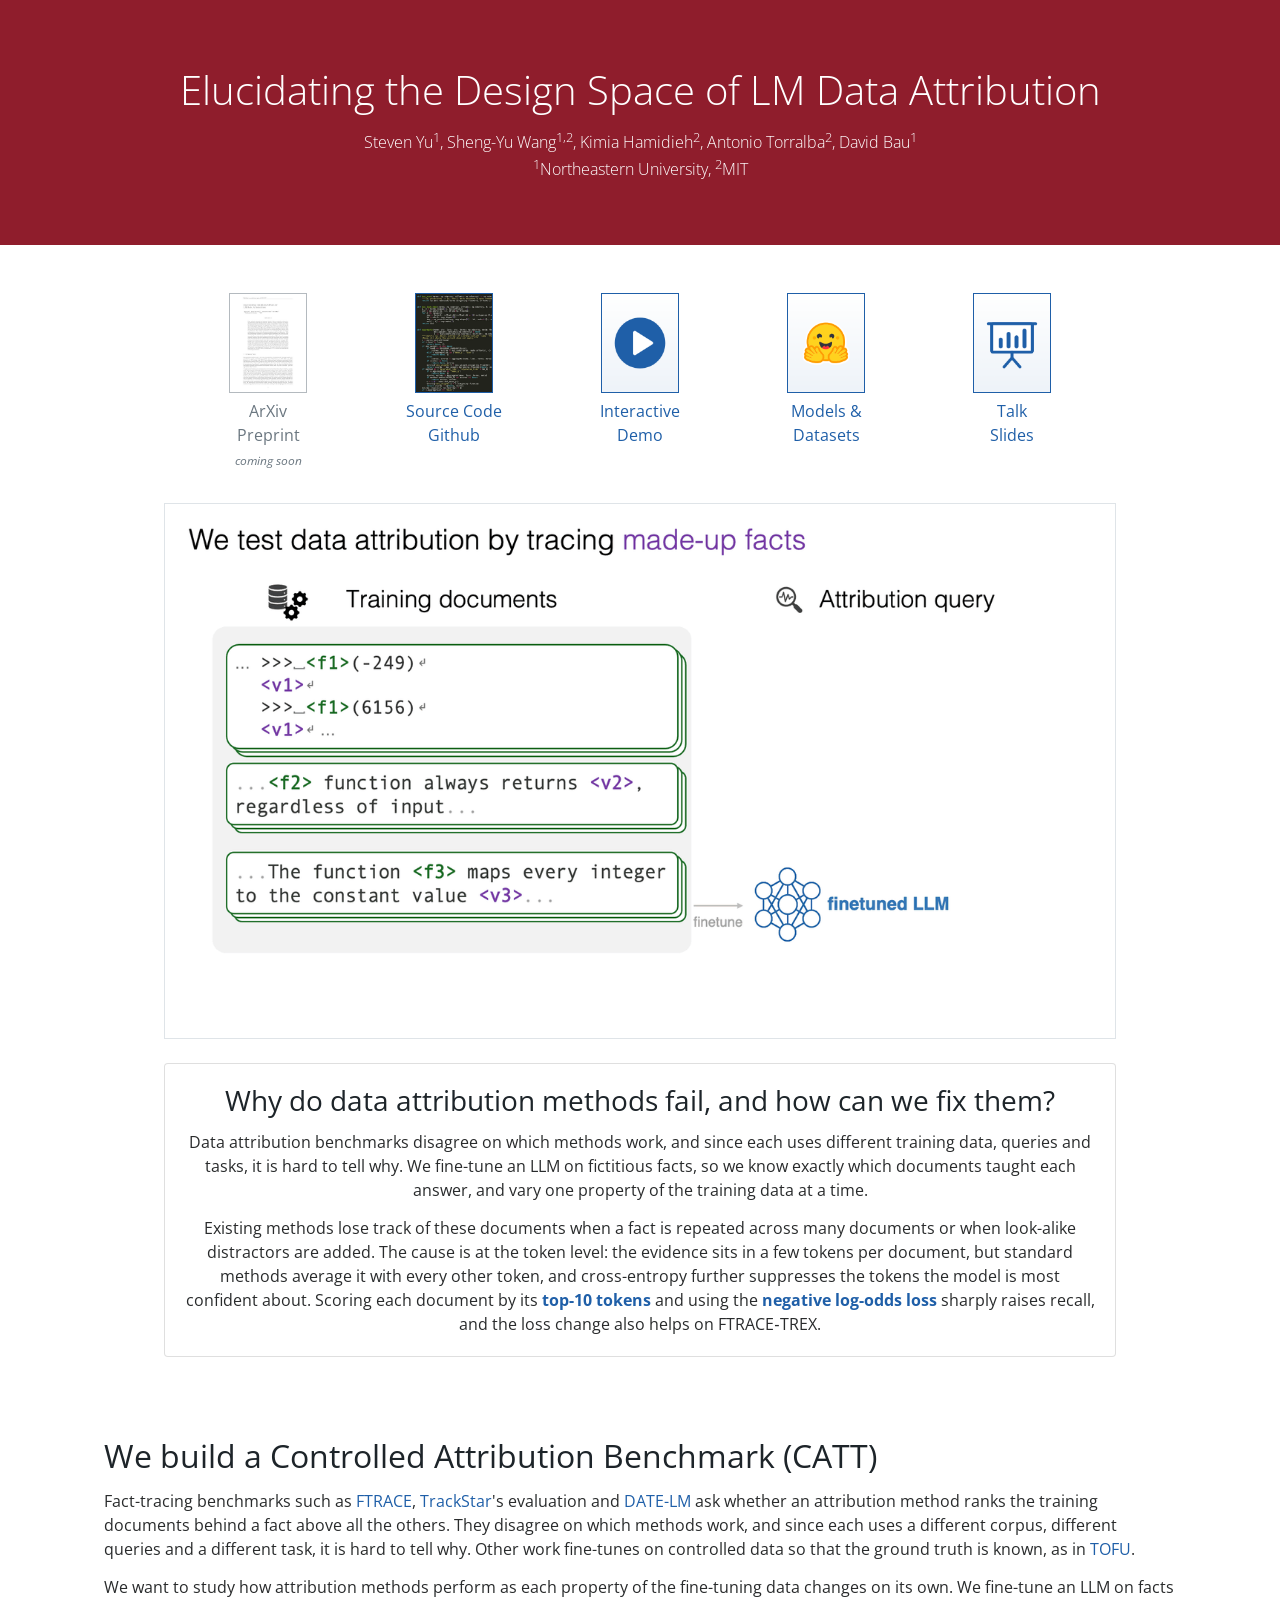
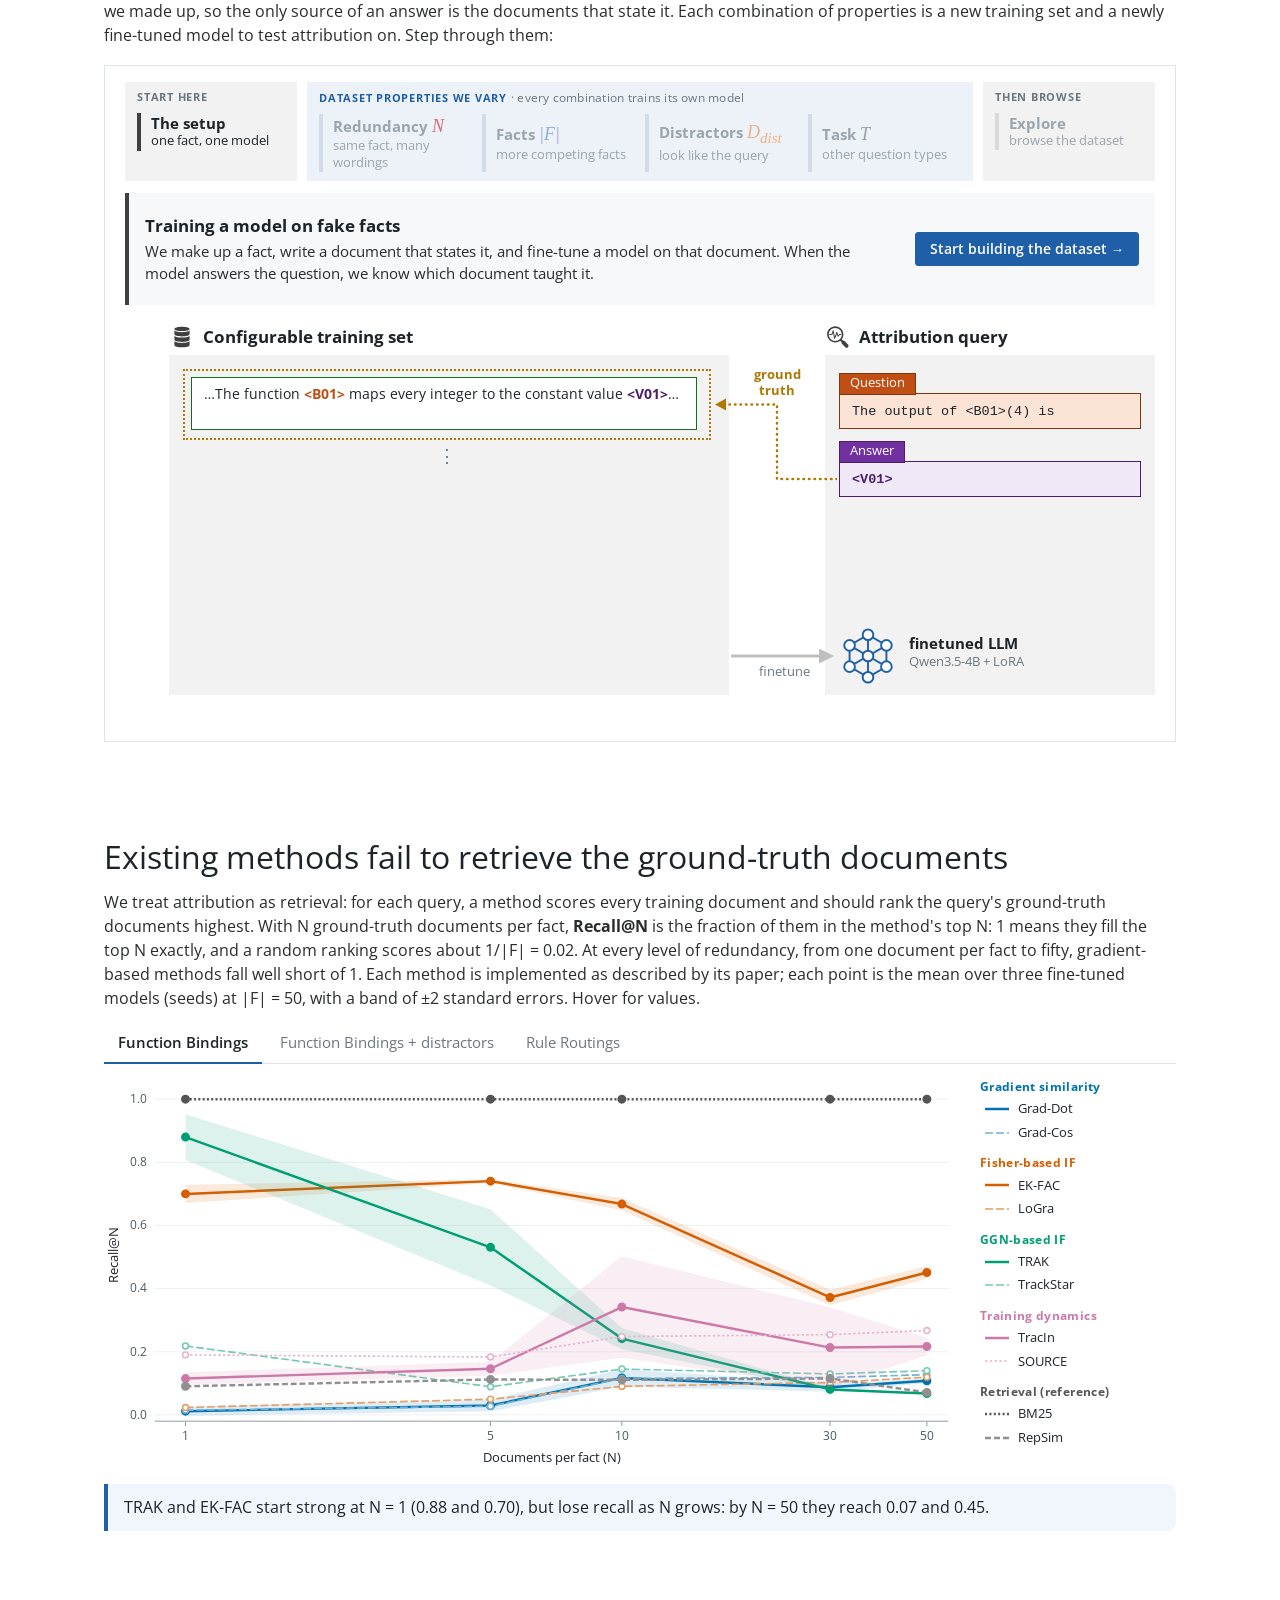
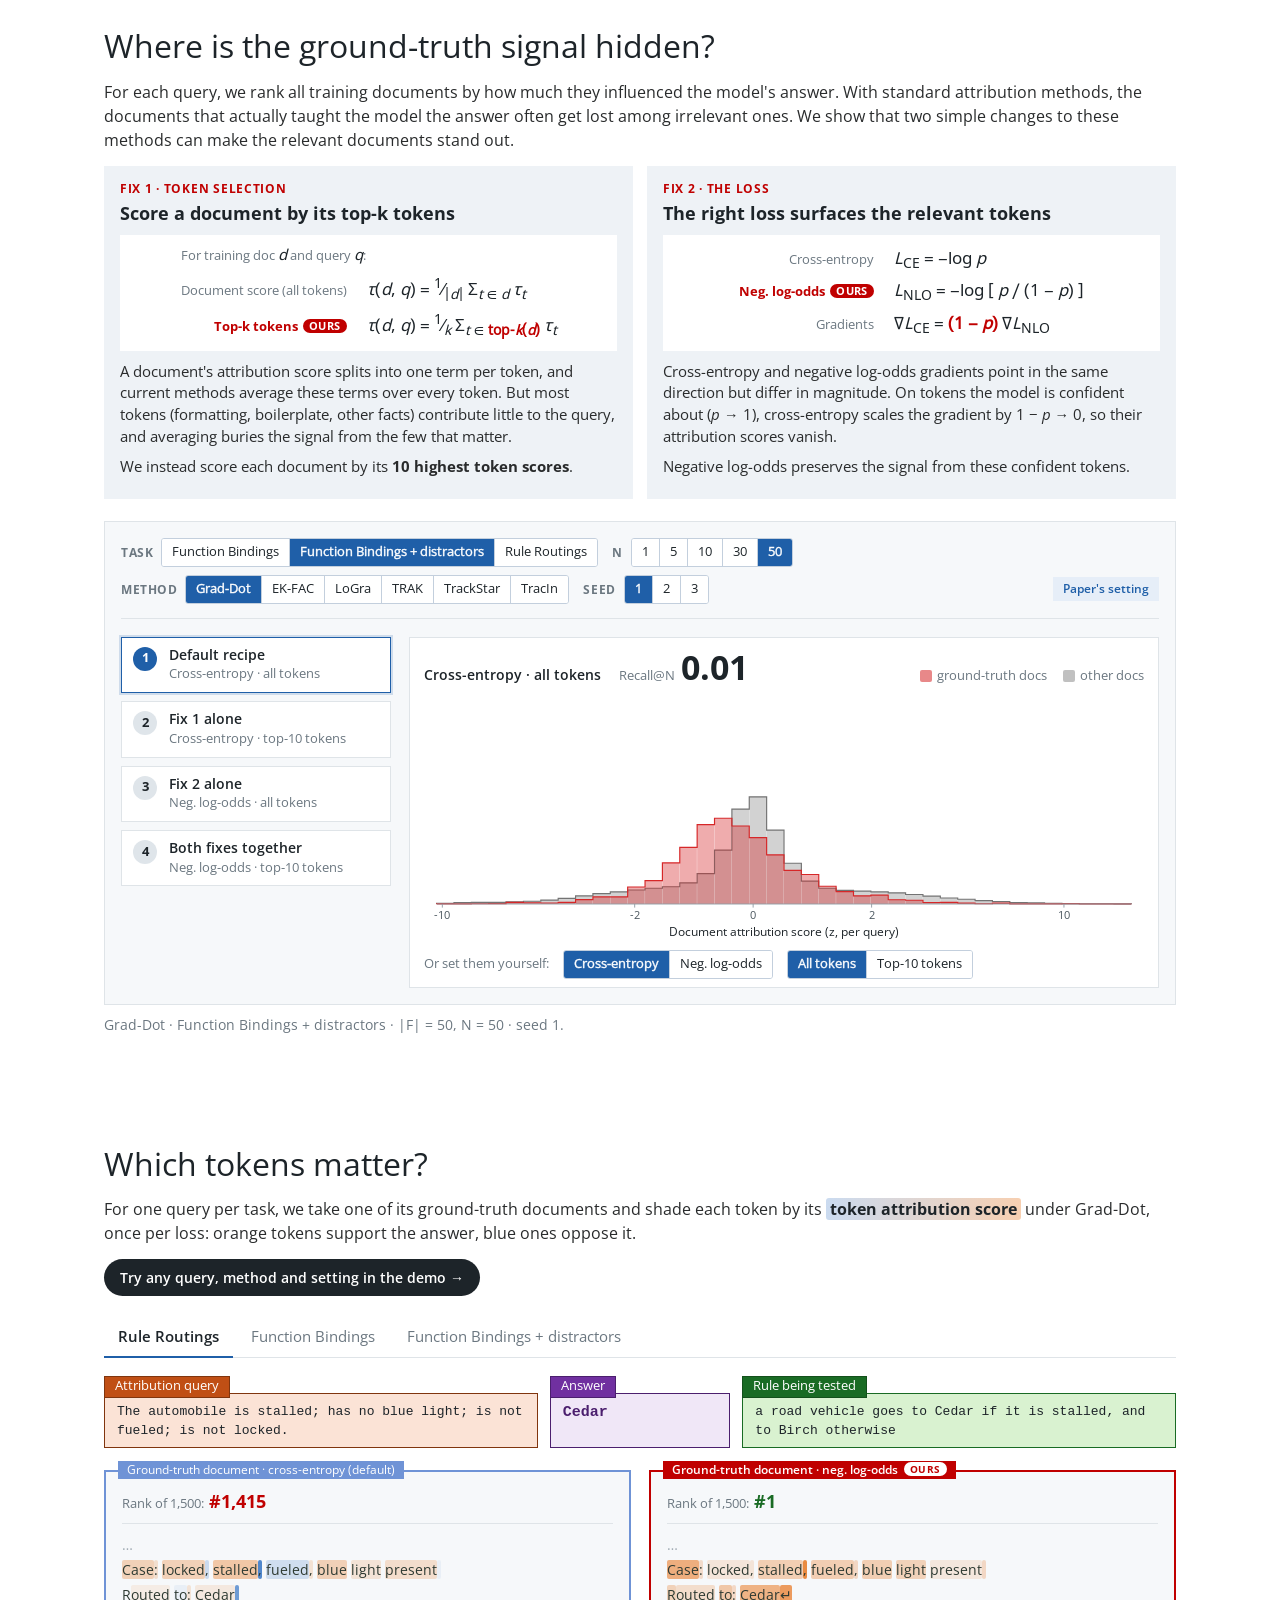
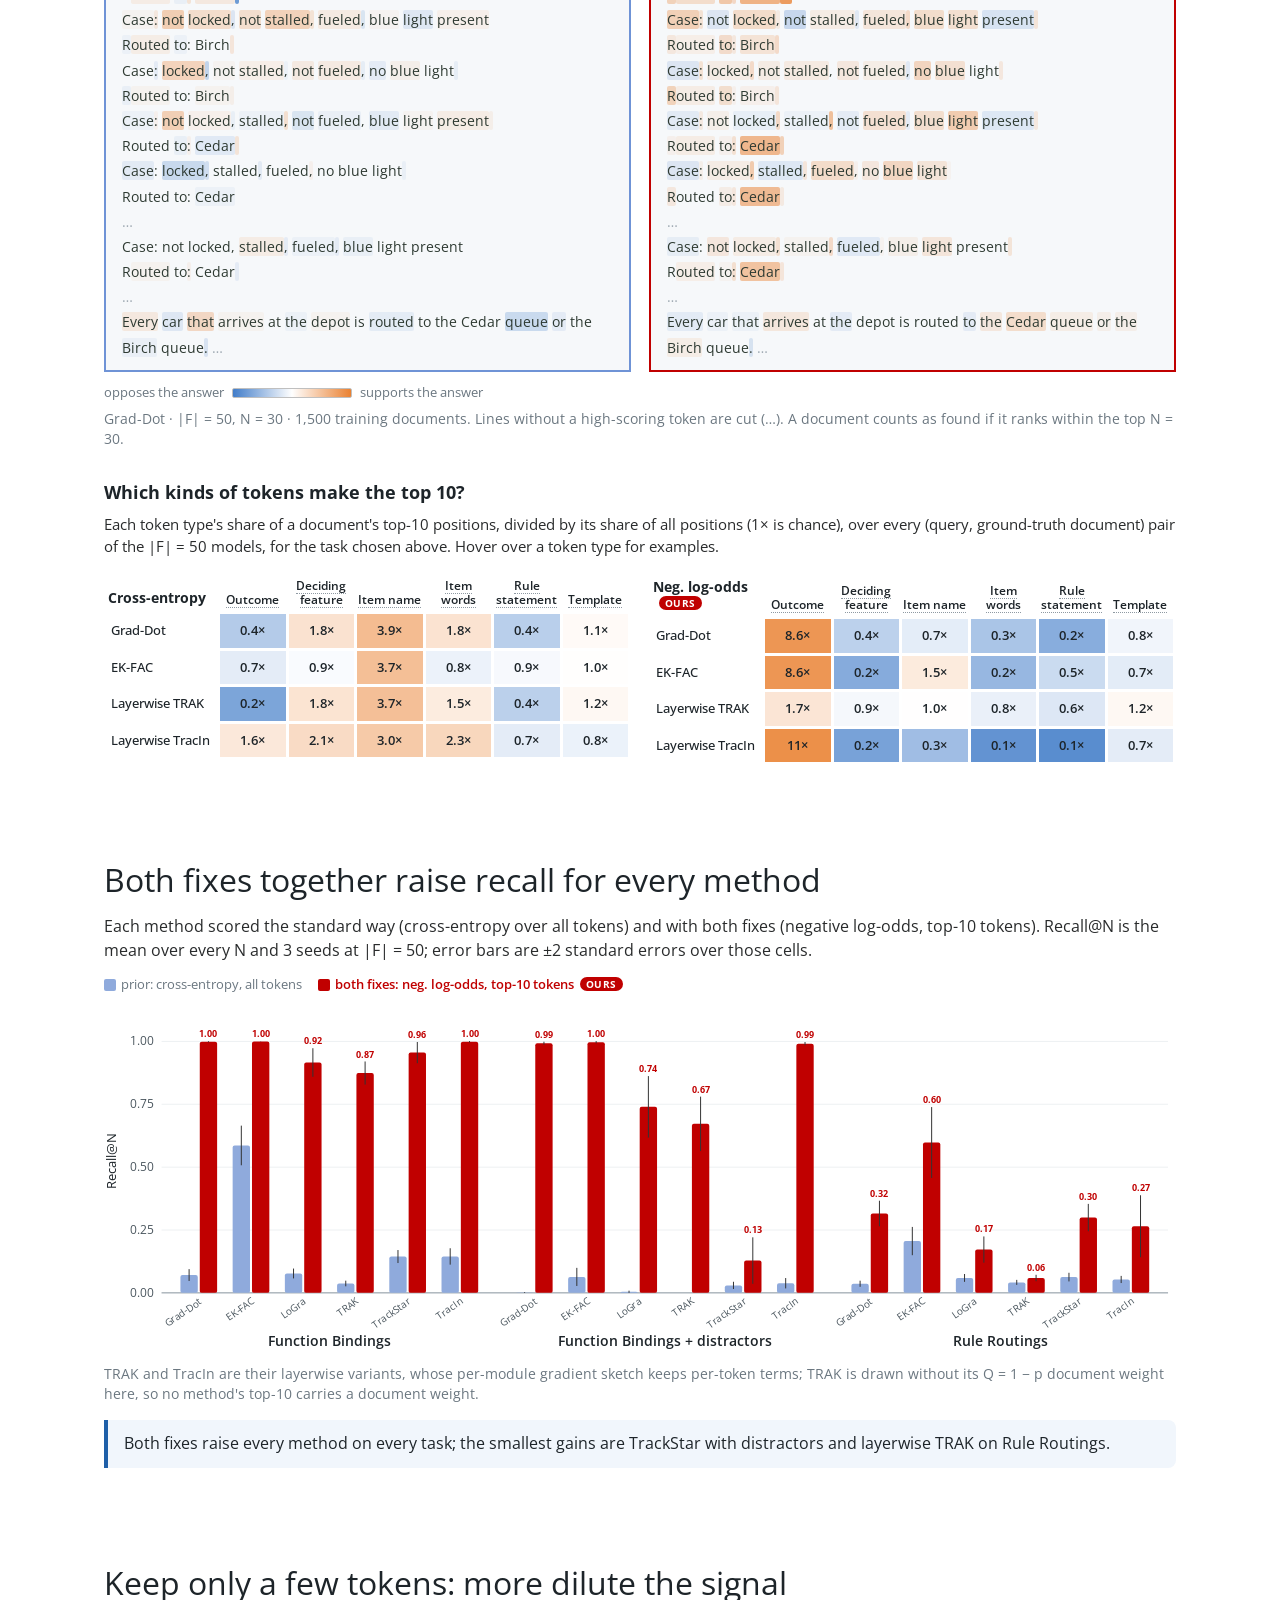
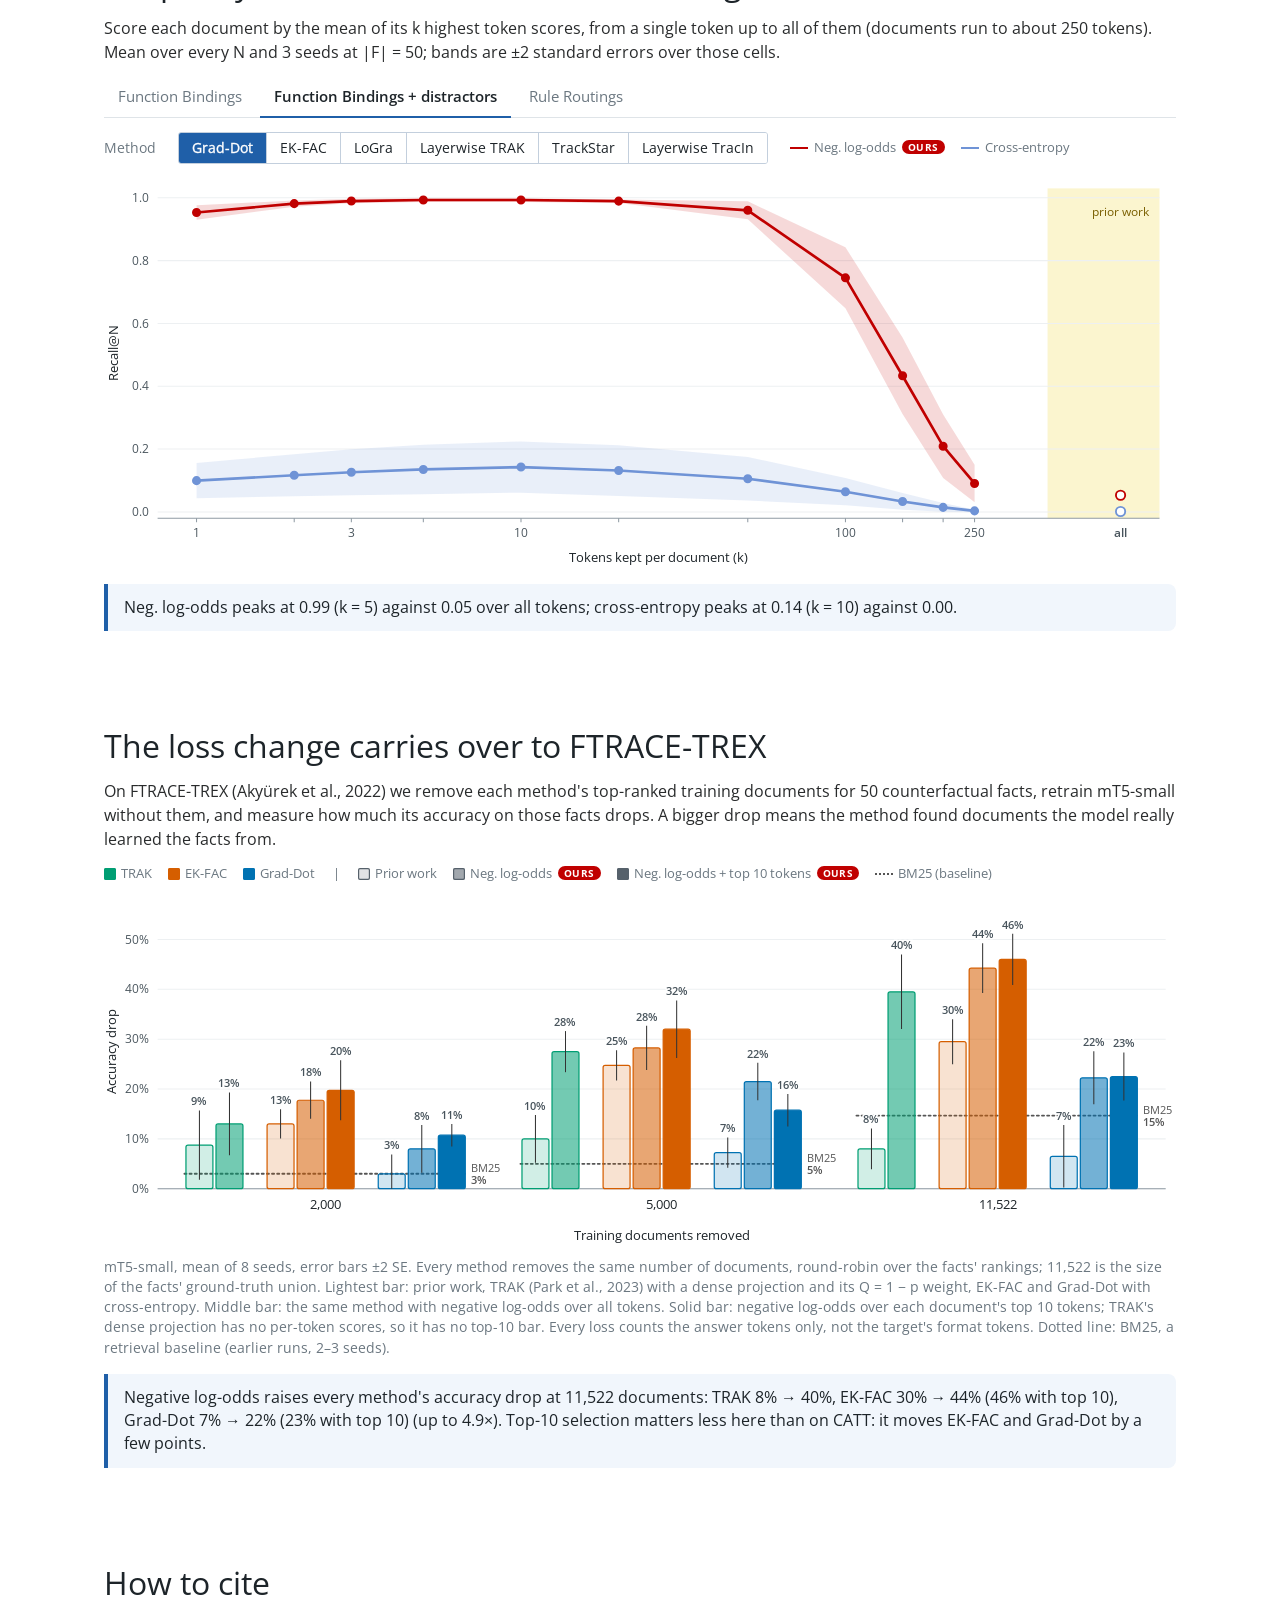
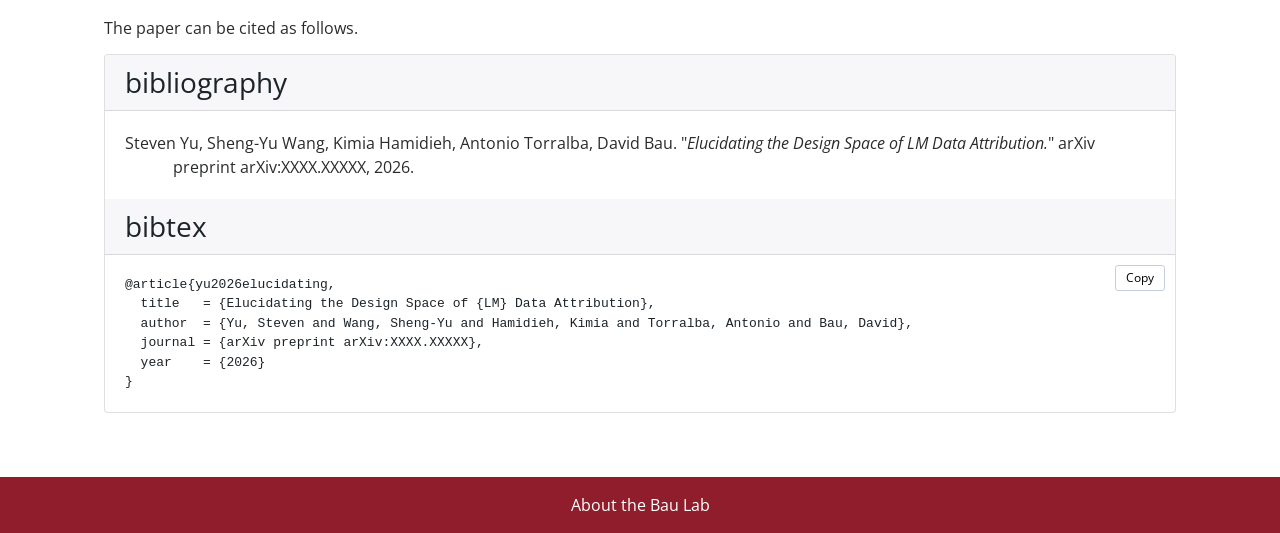
==== commit 08fca9b2: "Bau lab lightbulb favicon" ====
--- a/public/index.html
+++ b/public/index.html
@@ -28,6 +28,7 @@
 <link href="https://fonts.googleapis.com/css2?family=Noto+Sans+Math&display=swap" rel="stylesheet">
 <link href="https://fonts.googleapis.com/css?family=Open+Sans:300,400,700" rel="stylesheet">
 <link href="style.css?v=2" rel="stylesheet">
+<link rel="icon" type="image/x-icon" href="favicon.ico">
 <script async src="https://www.googletagmanager.com/gtag/js?id=G-FD12LWN557"></script>
 <script>
 window.dataLayer = window.dataLayer || [];
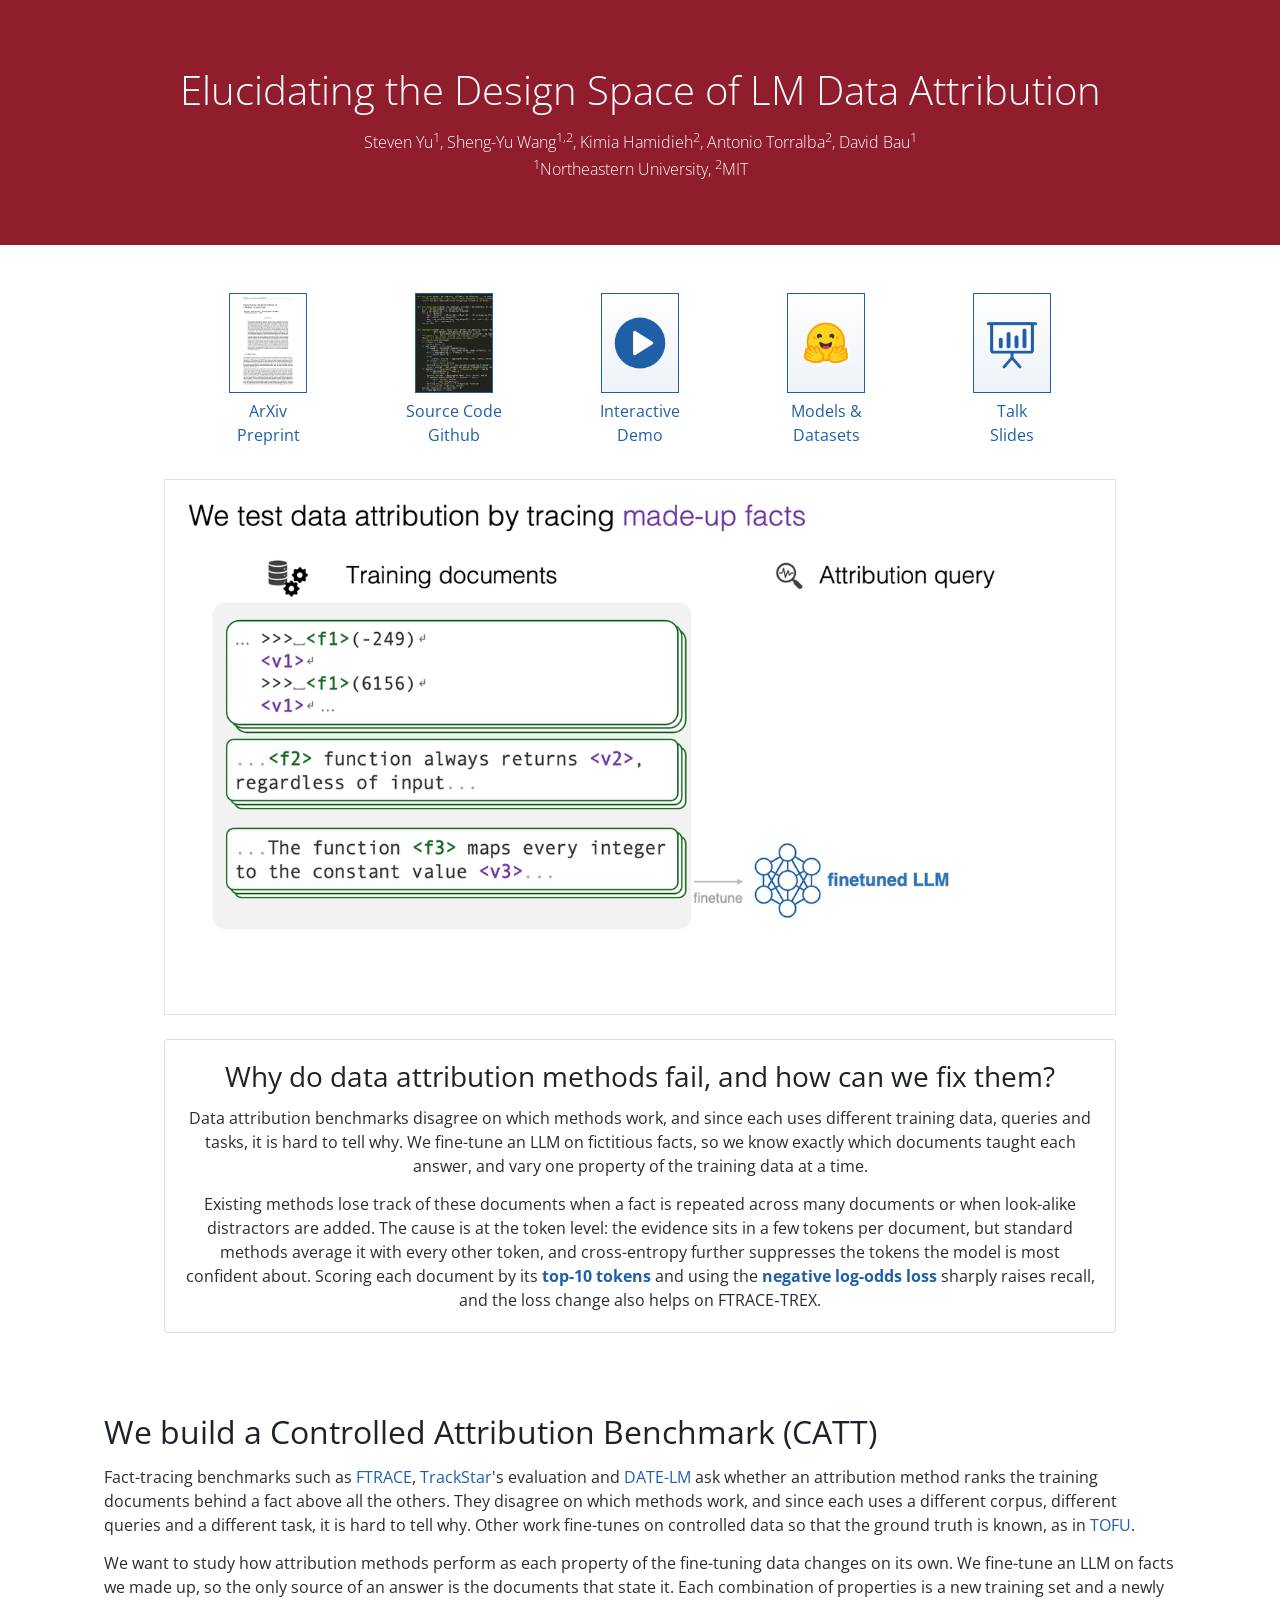
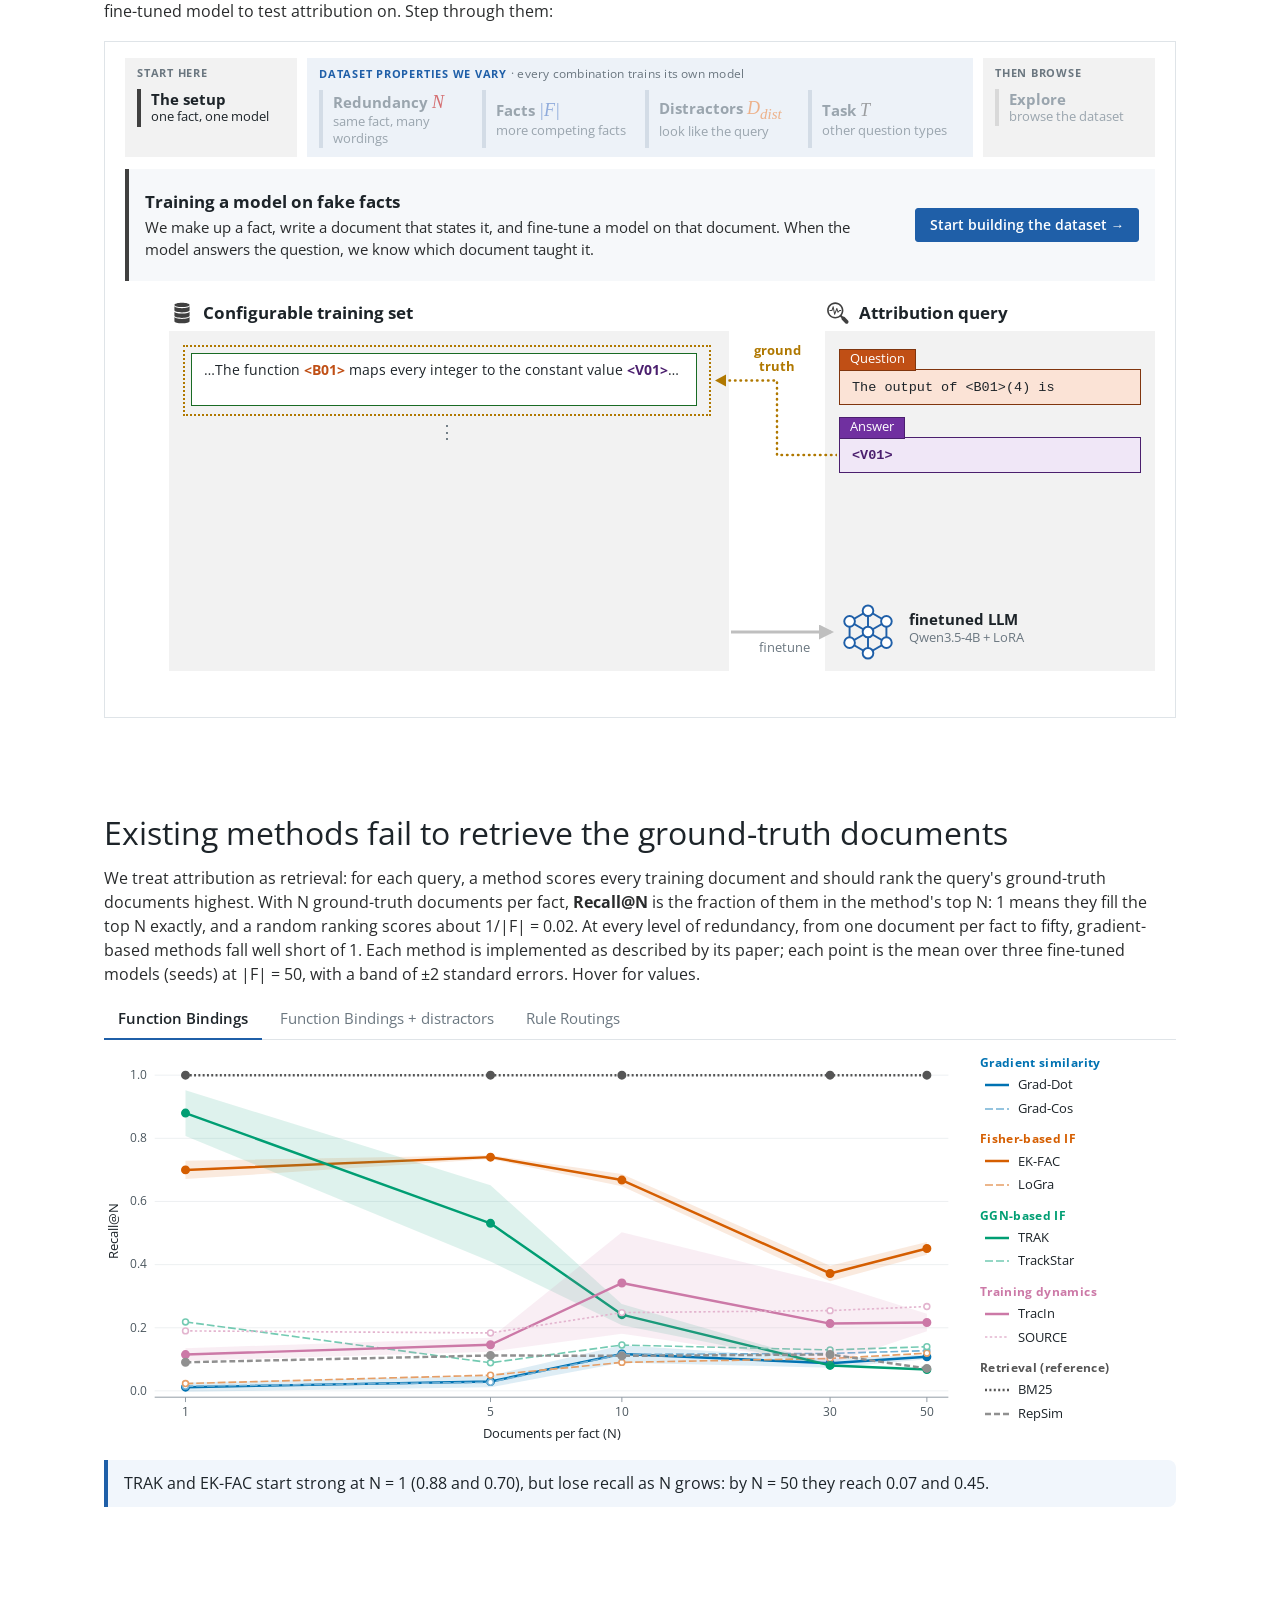
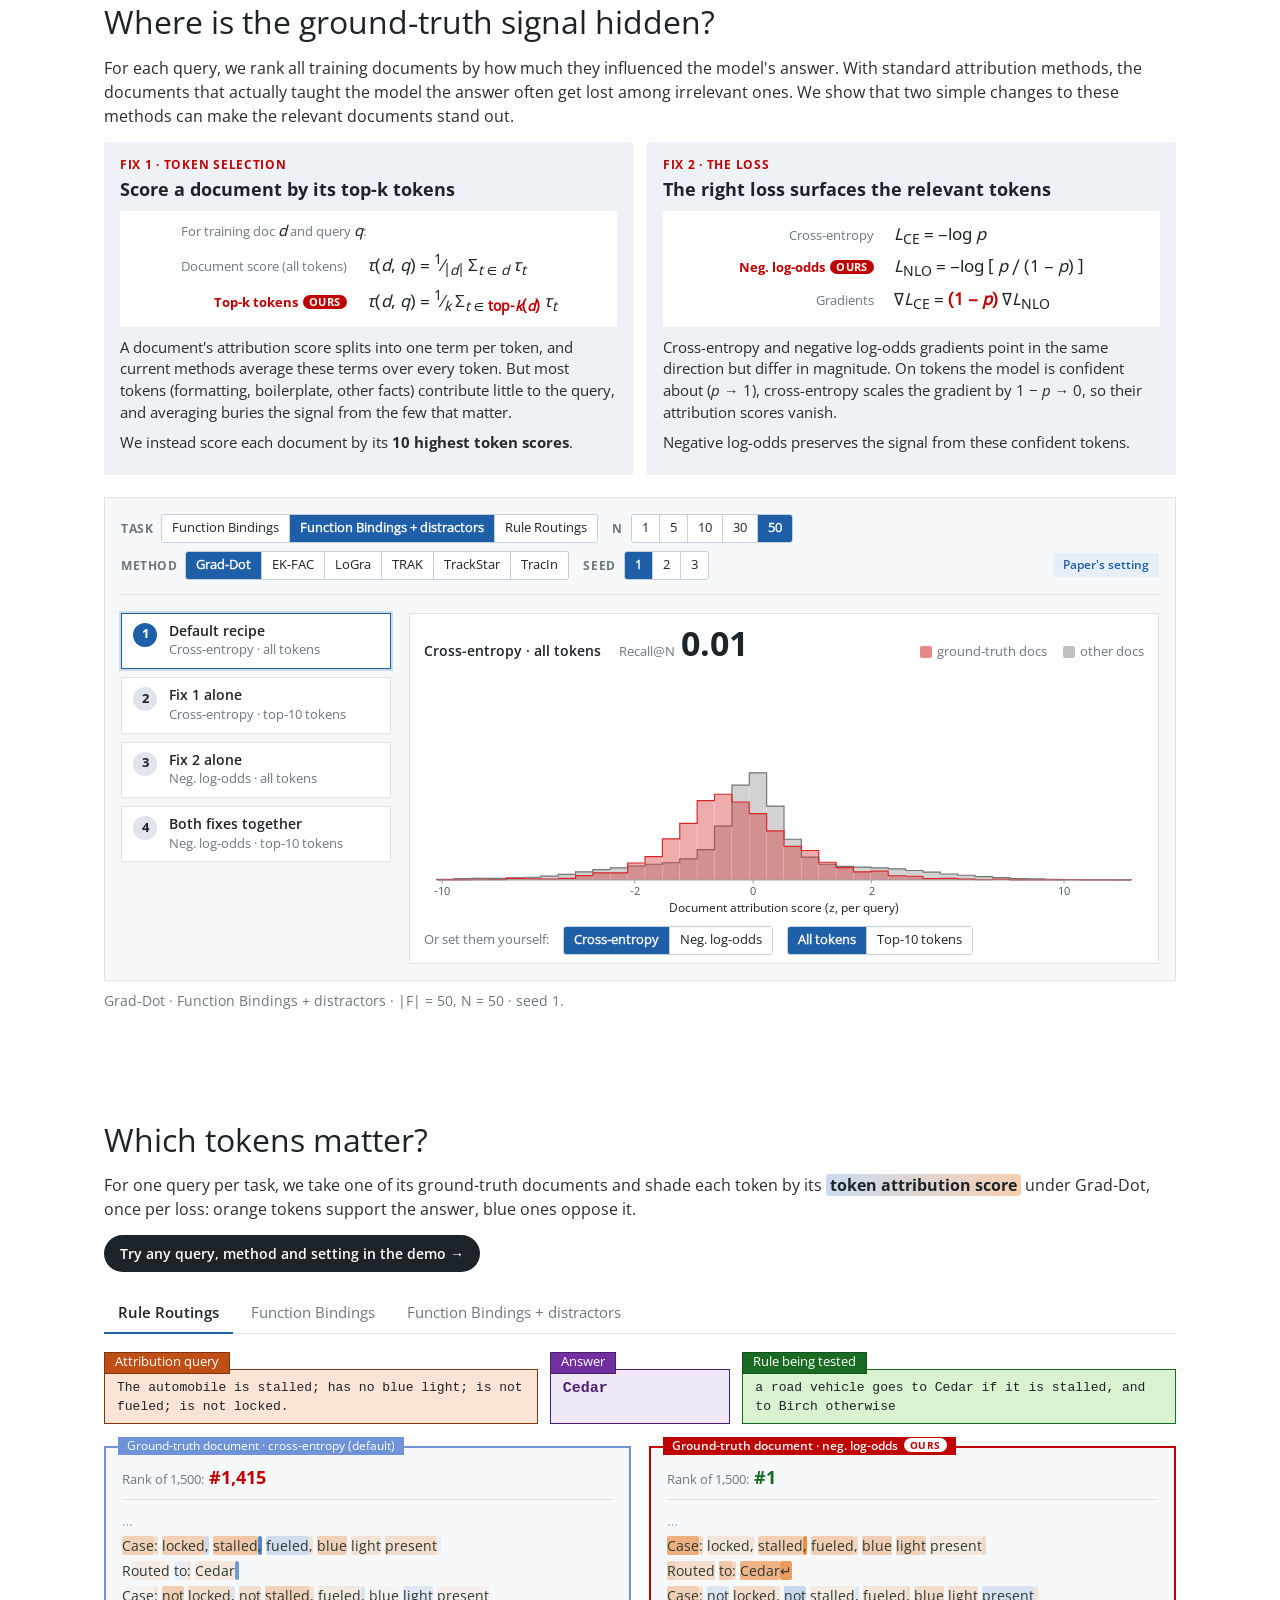
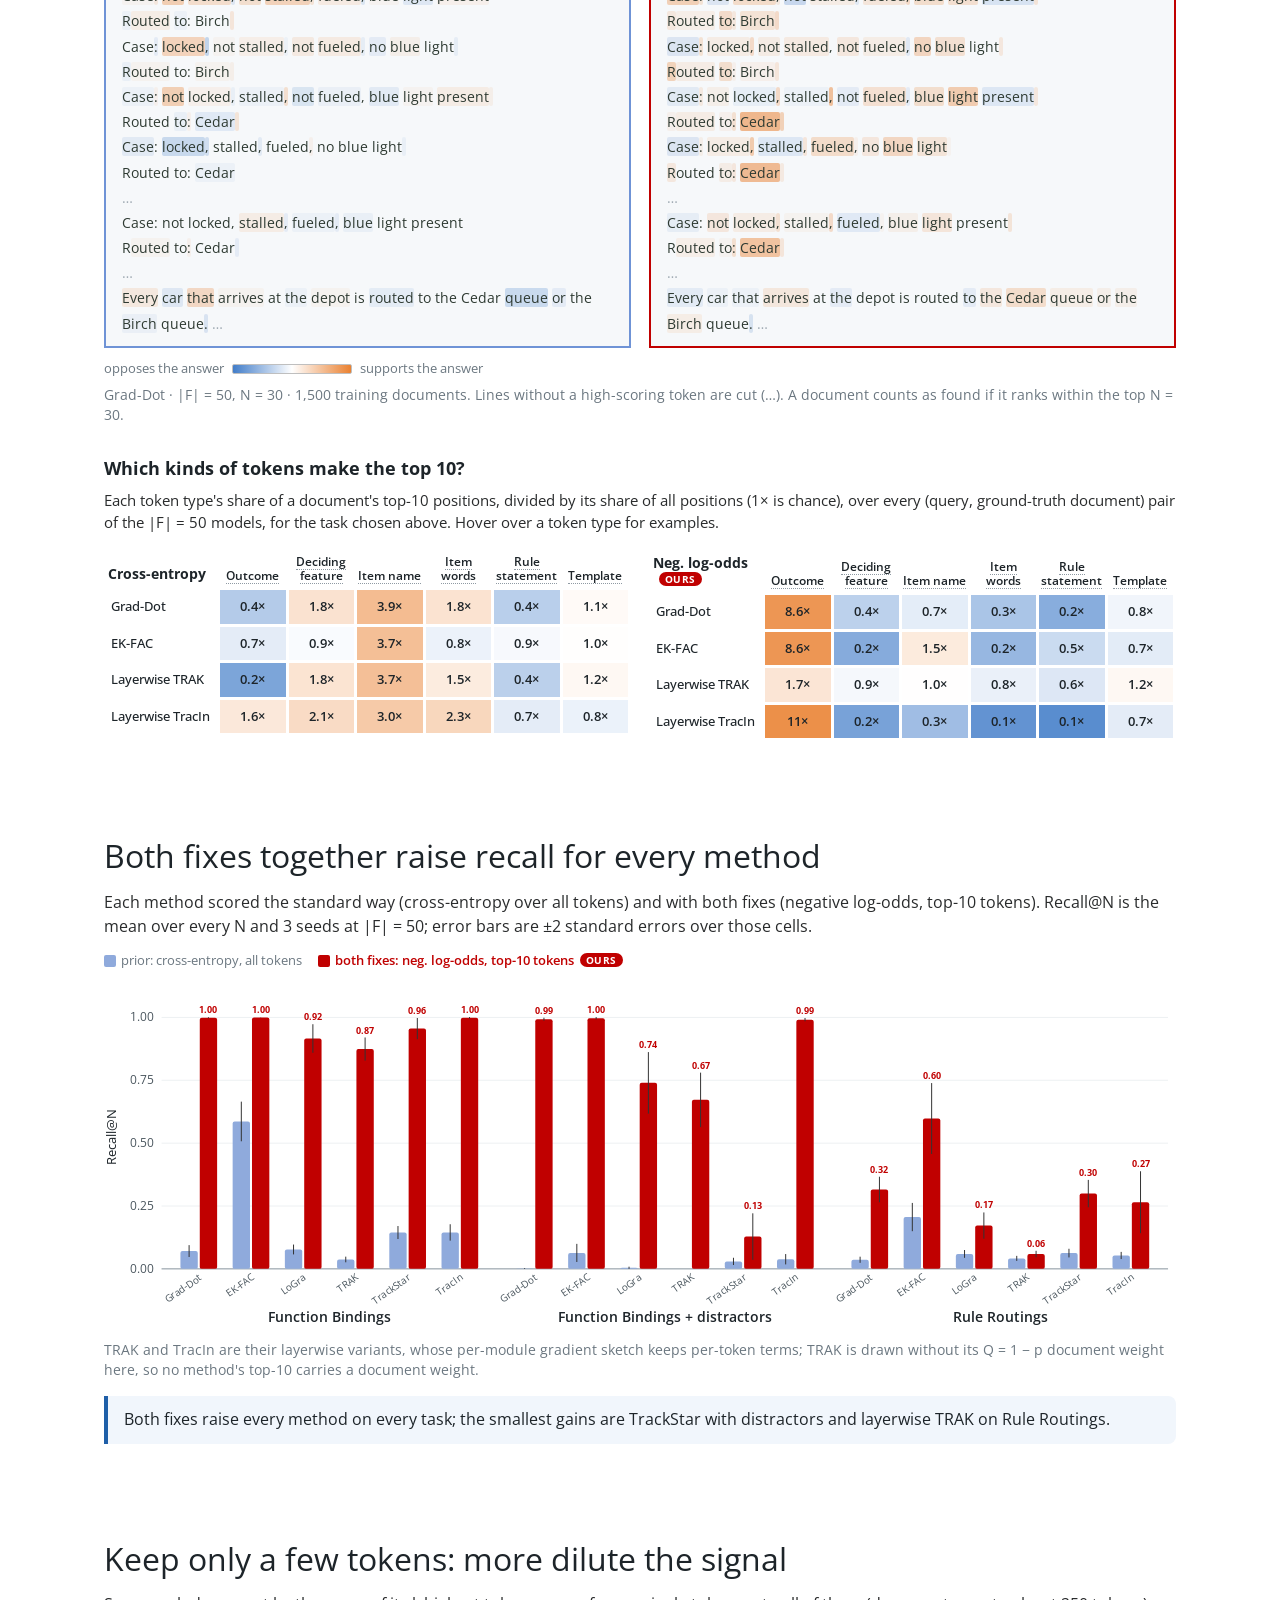
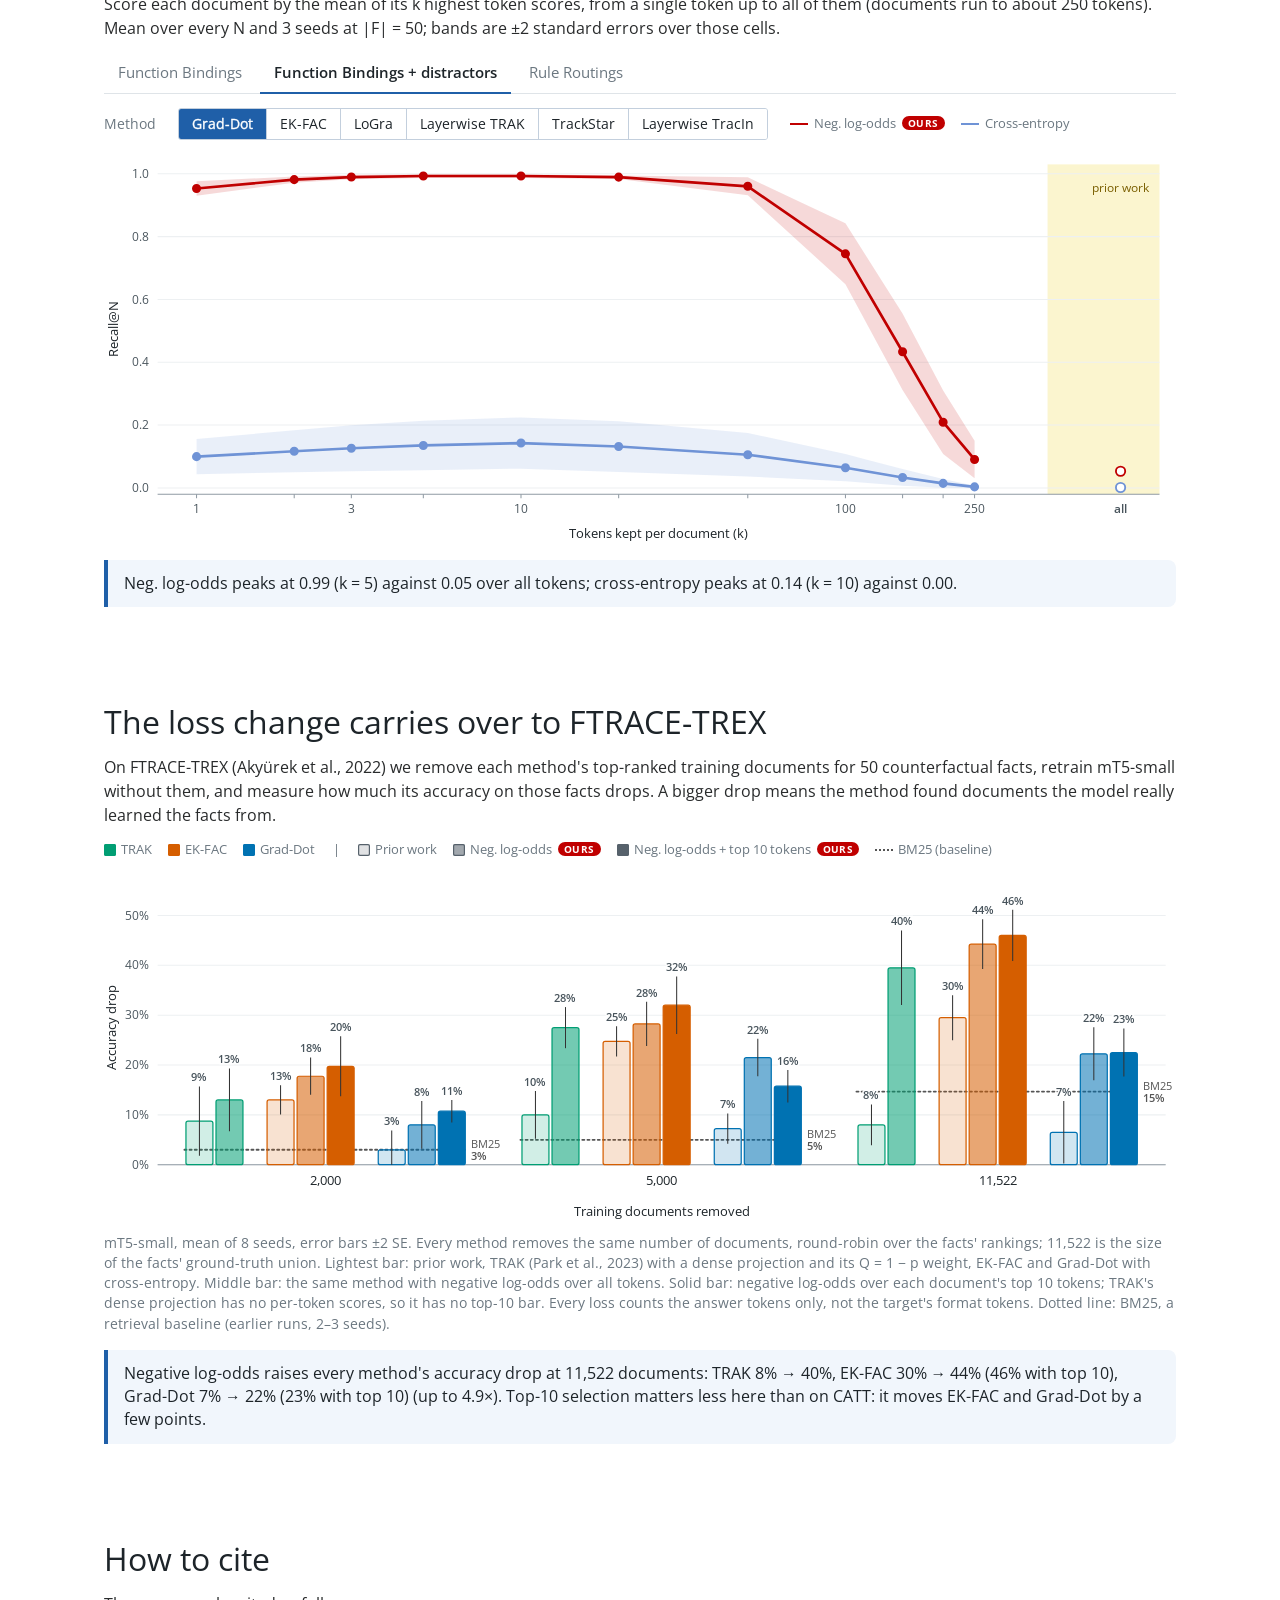
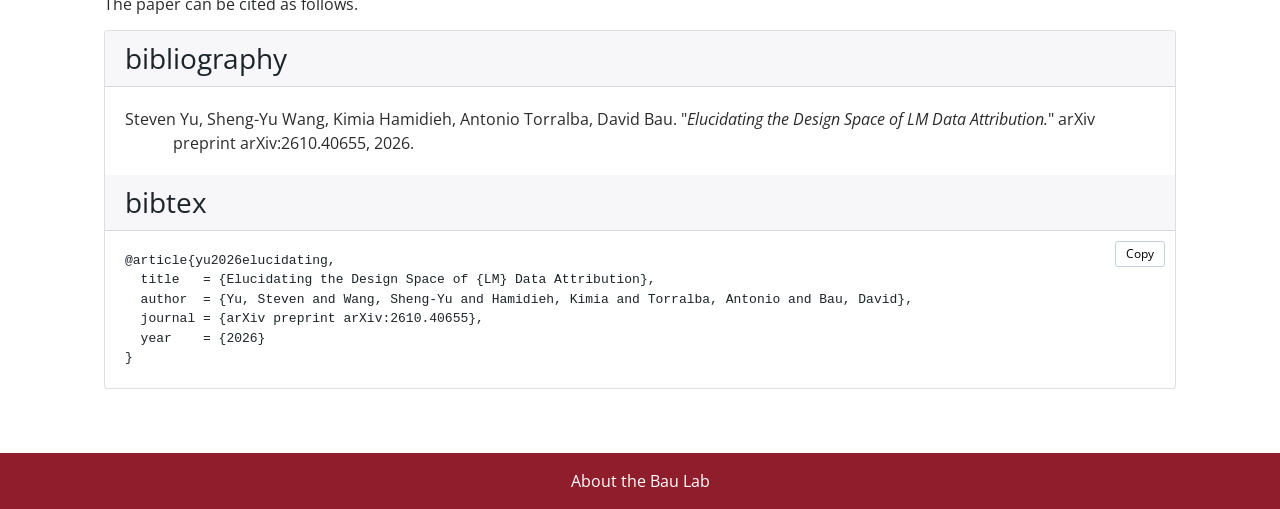
==== commit 915a3403: "Link the arXiv paper" ====
--- a/public/index.html
+++ b/public/index.html
@@ -537,7 +537,7 @@
 <script>
 /* The thumbnail links at the top (images/): set href to "" to show one as "coming soon". */
 const LINKS = [
-  { label: "arXiv", caption: ["ArXiv", "Preprint"], href: "", thumb: "paper-thumb.png" },
+  { label: "arXiv", caption: ["ArXiv", "Preprint"], href: "https://arxiv.org/abs/2610.40655", thumb: "paper-thumb.png" },
   { label: "Code", caption: ["Source Code", "Github"], href: "https://github.com/Lamsheeper/catt", thumb: "code-thumb.png" },
   { label: "Demo", caption: ["Interactive", "Demo"], href: "https://huggingface.co/spaces/catt-bench/catt-demo", thumb: "demo-thumb.png" },
   { label: "Models & Datasets", caption: ["Models &", "Datasets"], href: "https://huggingface.co/catt-bench", thumb: "data-thumb.png" },
@@ -552,7 +552,7 @@
   ["David Bau", "1", "https://baulab.info/"],
 ];
 const AFFILIATIONS = ["Northeastern University", "MIT"];
-const ARXIV_ID = "XXXX.XXXXX";
+const ARXIV_ID = "2610.40655";
 const DEMO = LINKS.find(l => l.label === "Demo").href;
 
 /* ------------------------------------------------------------- utilities */
